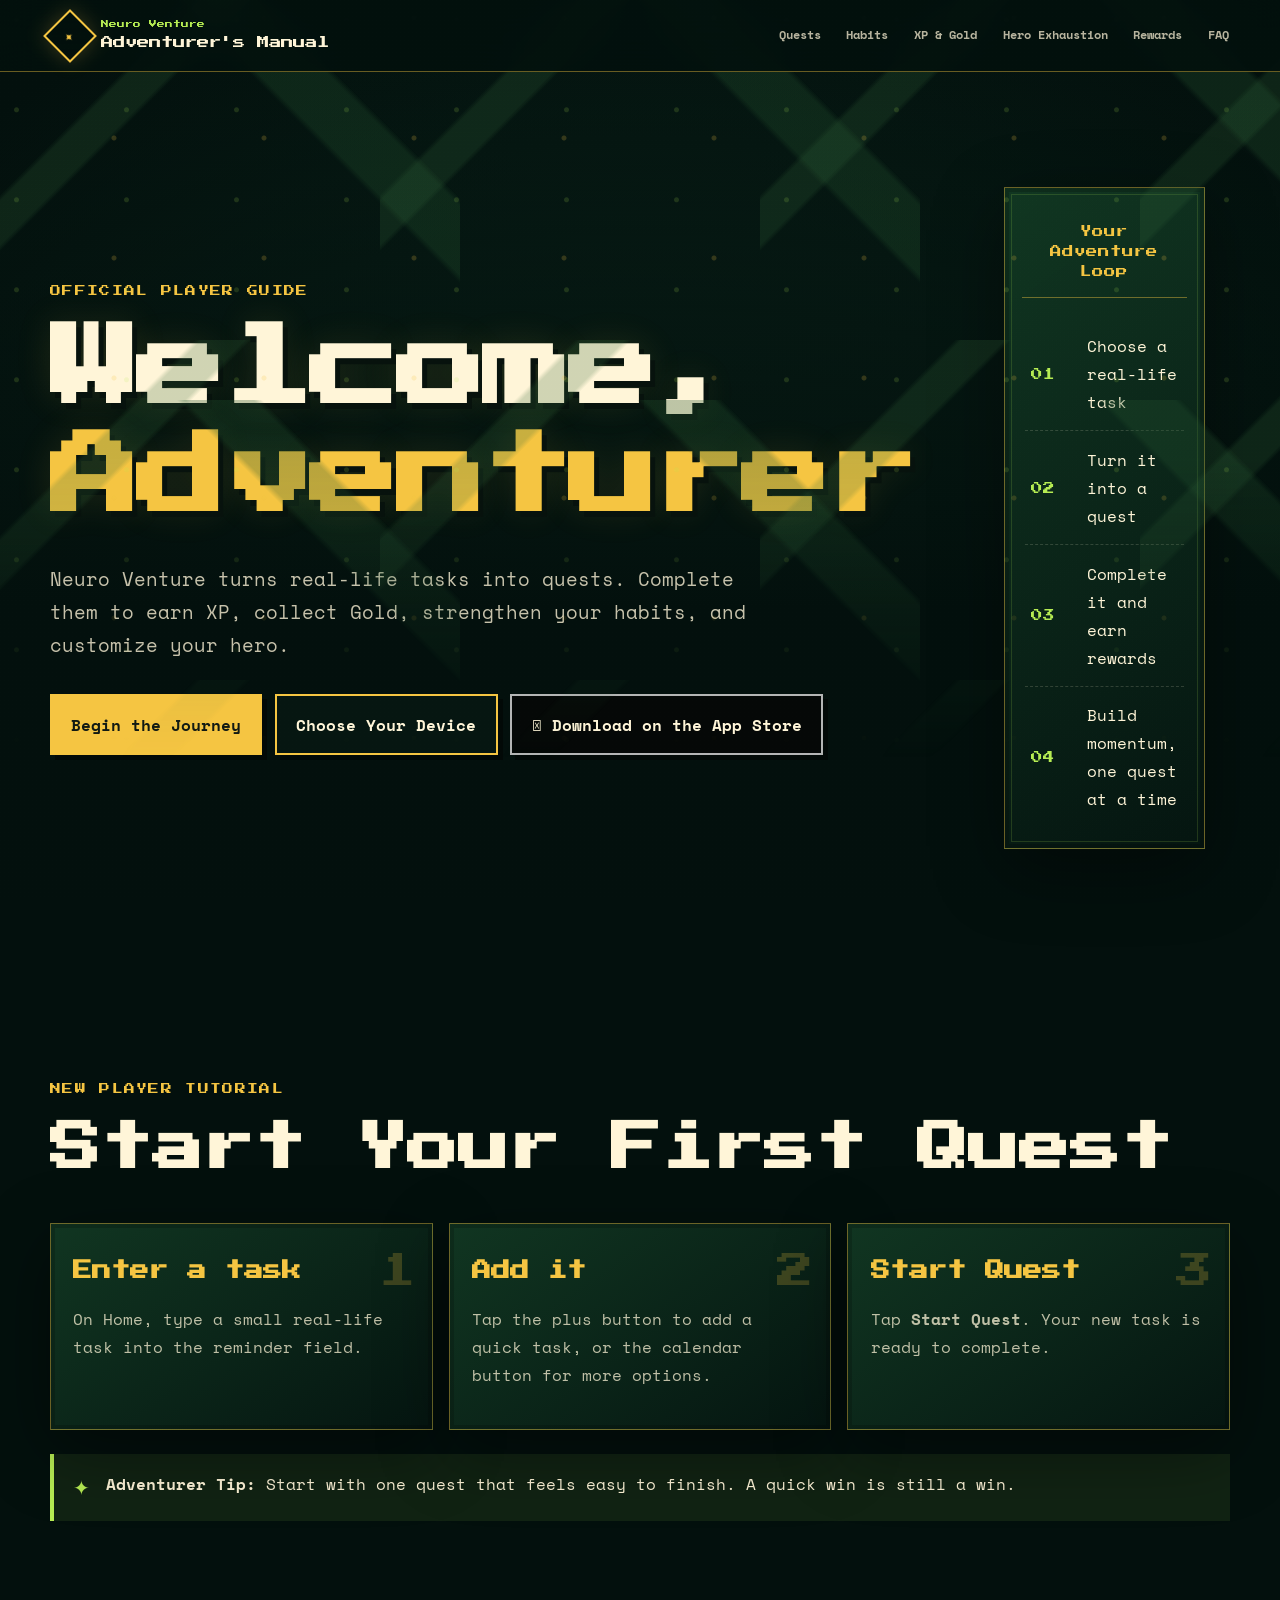
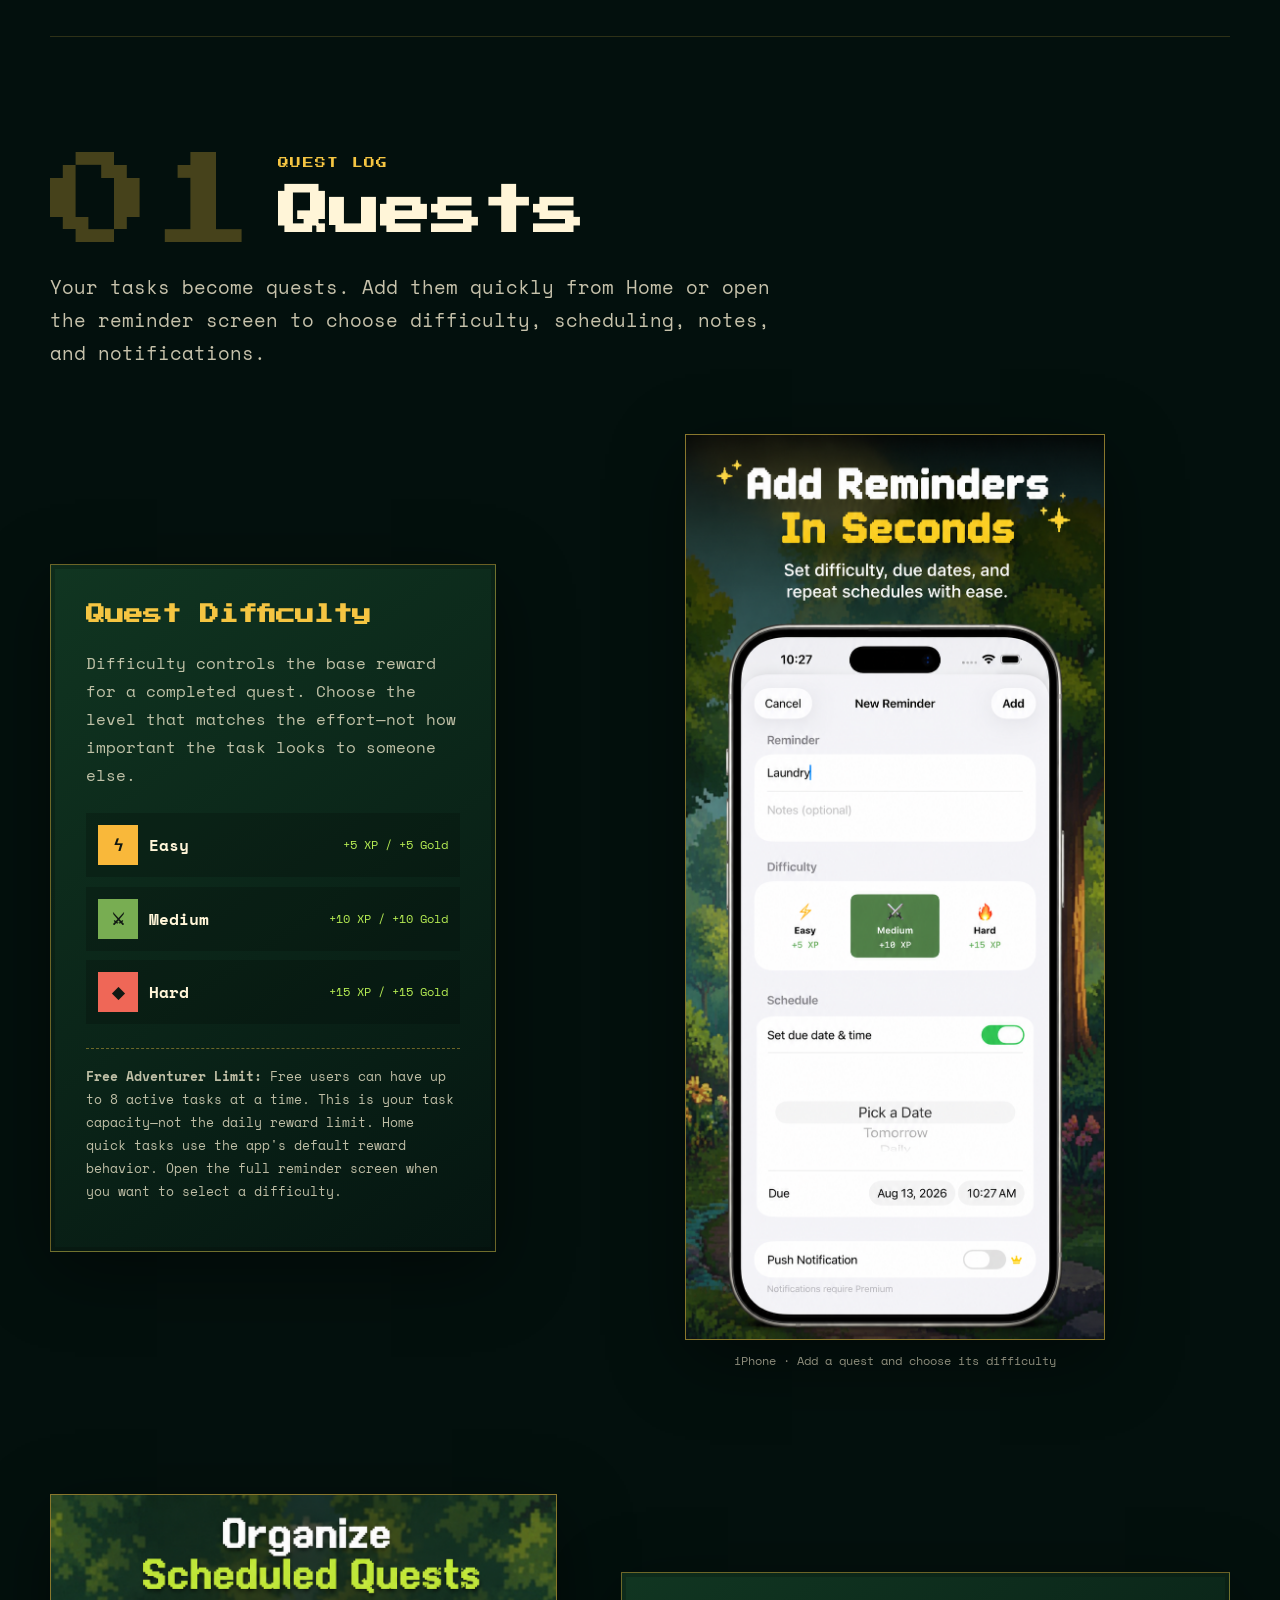
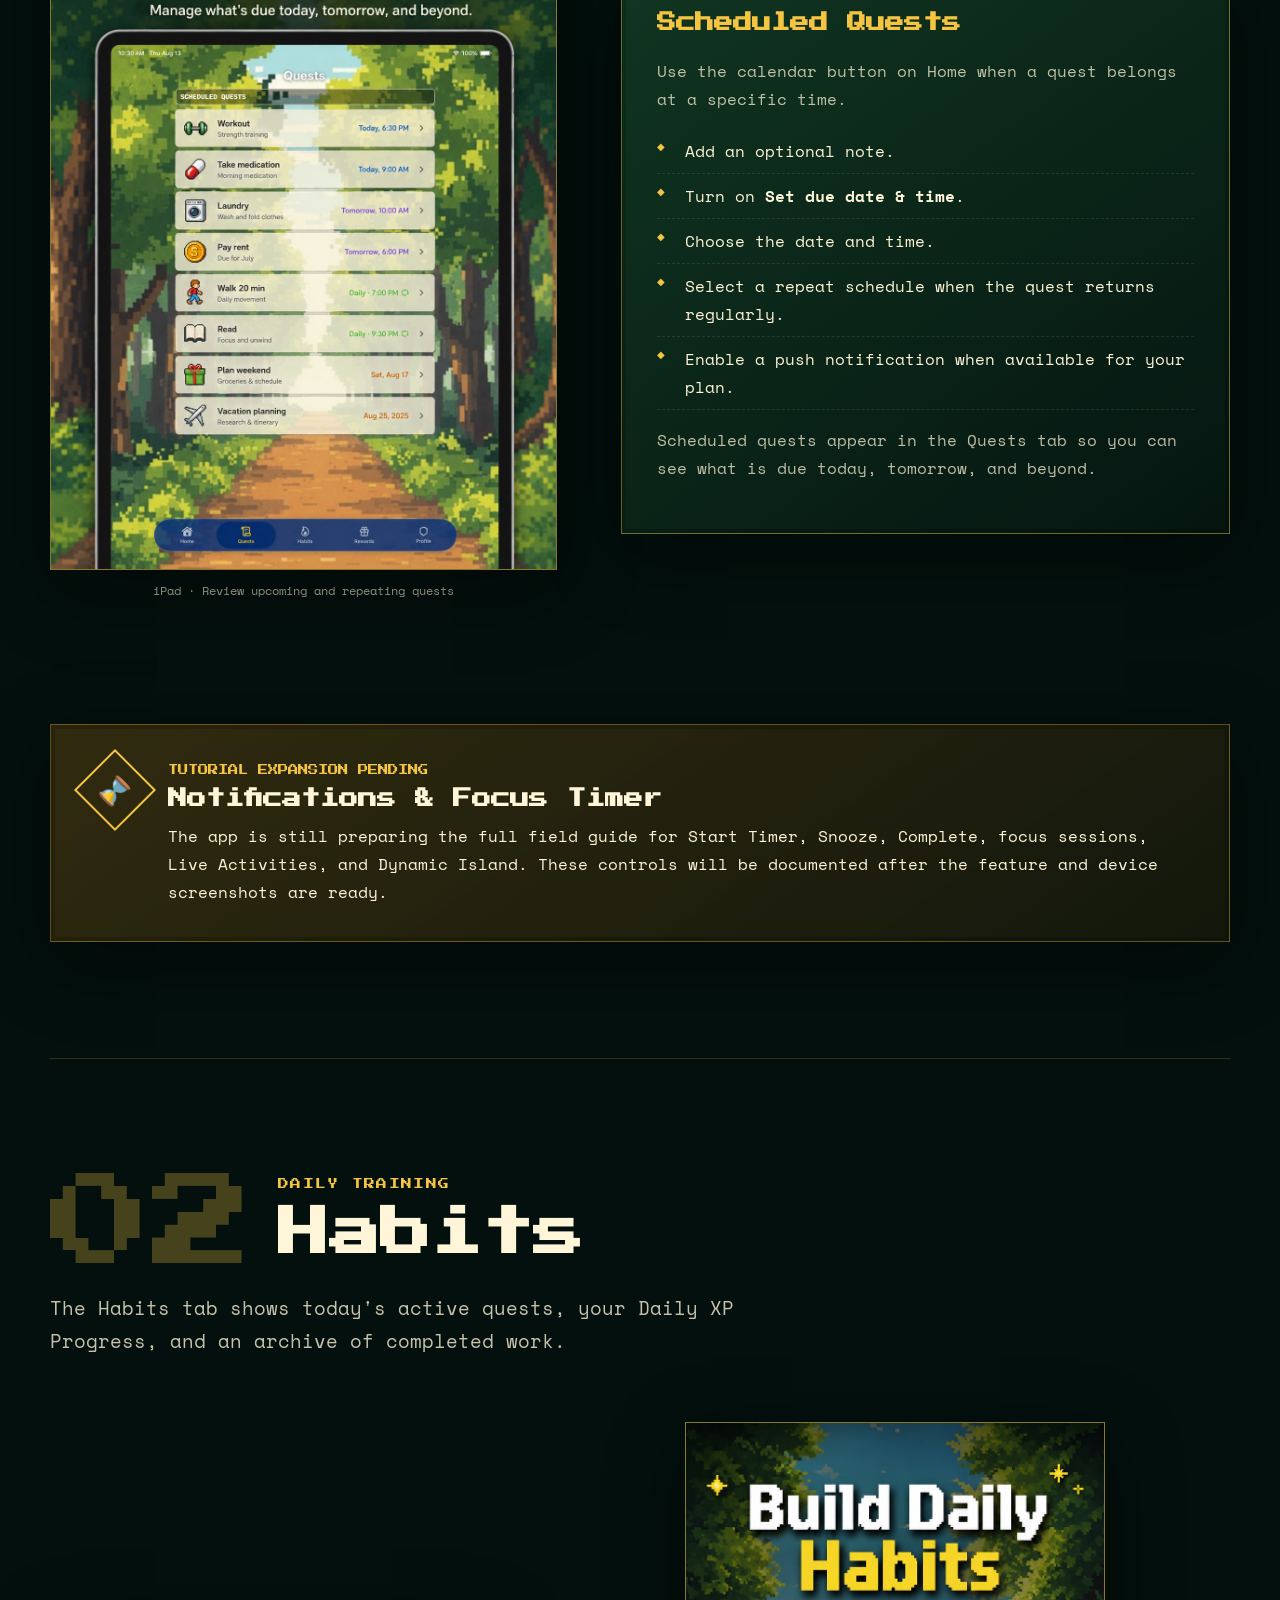
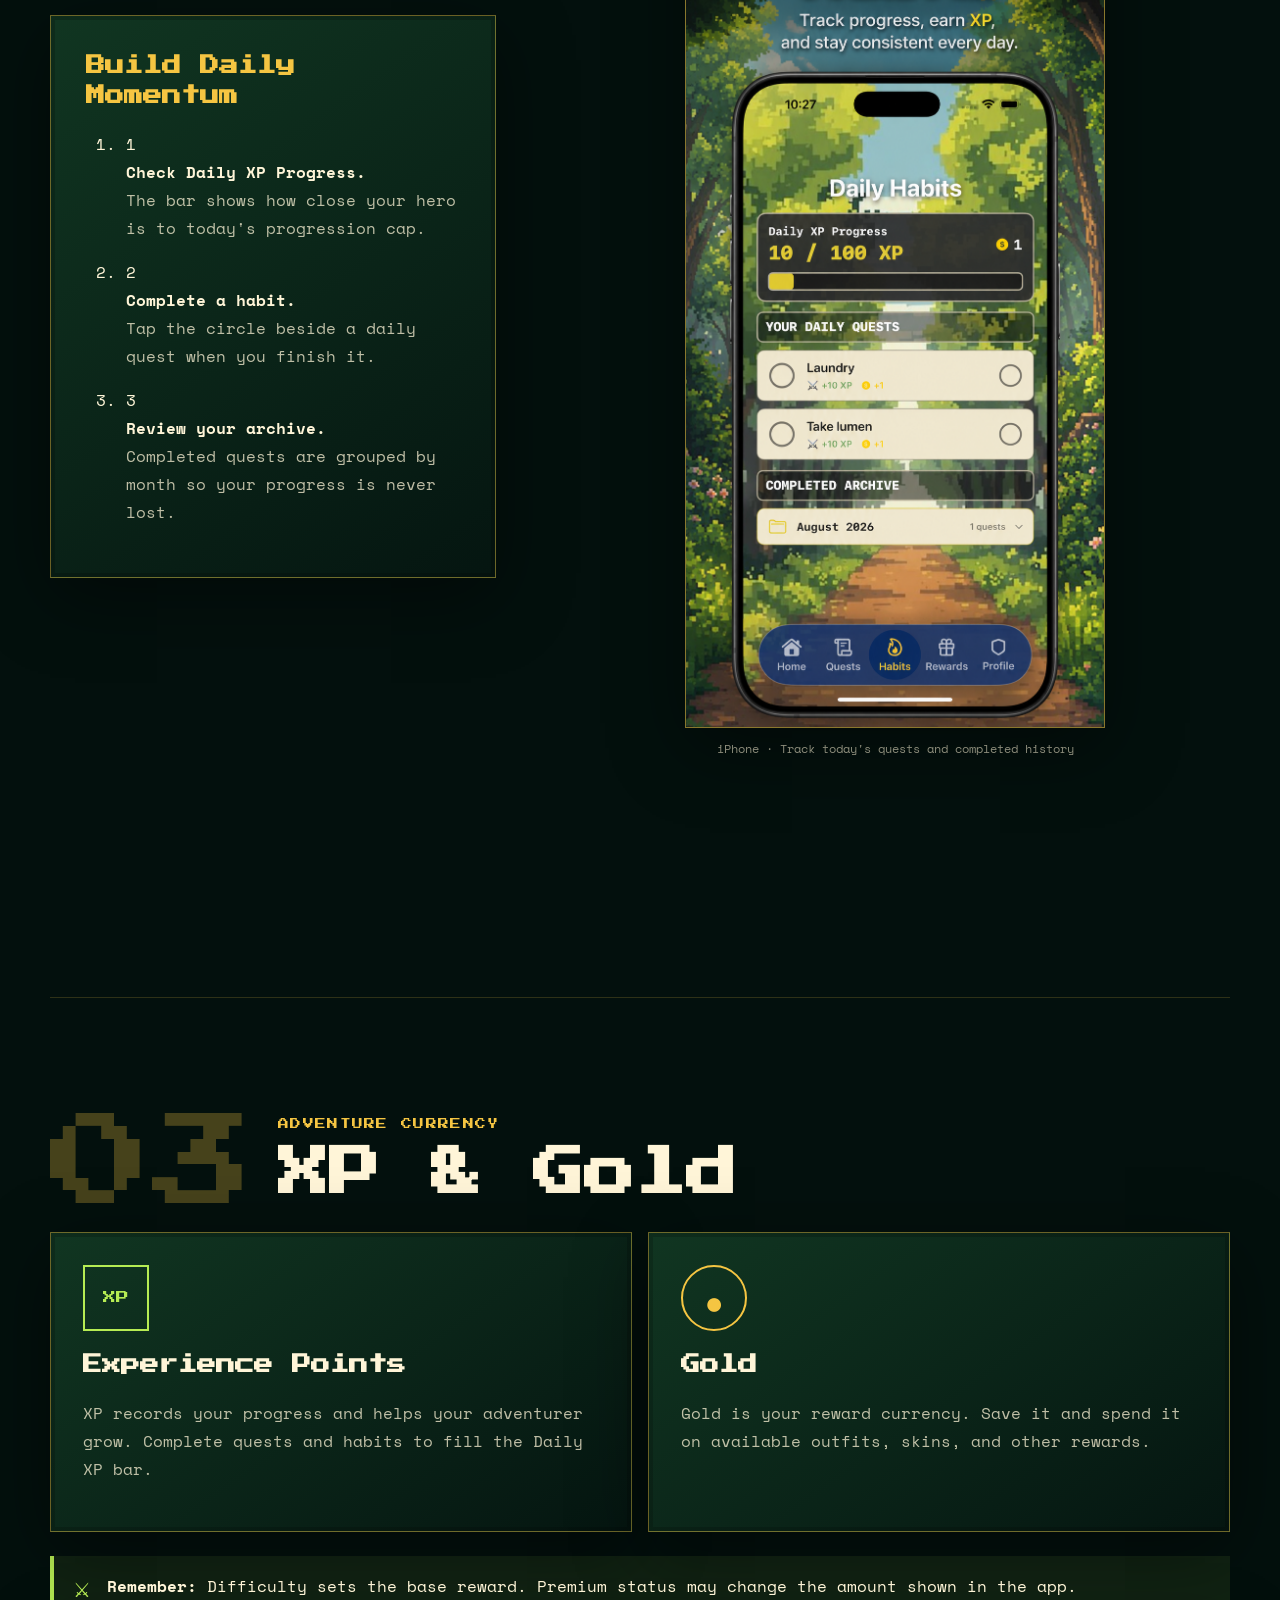
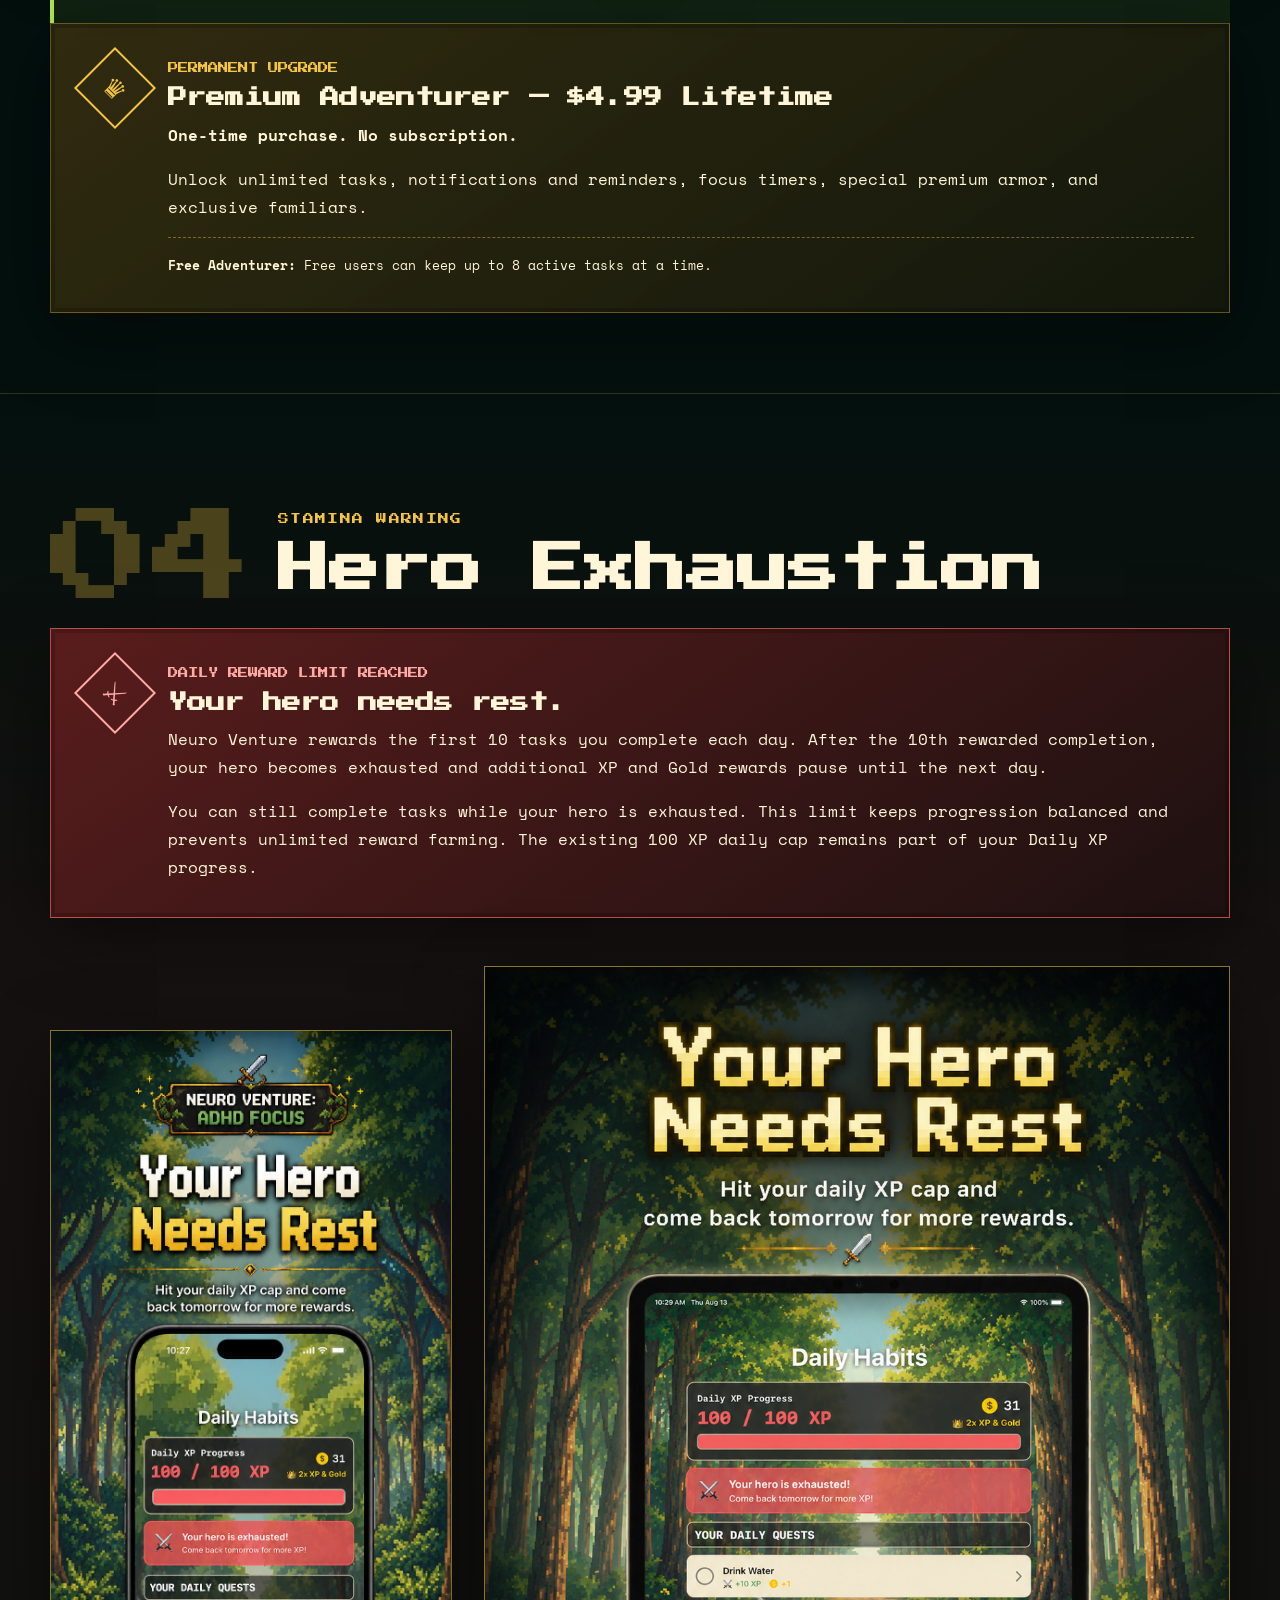
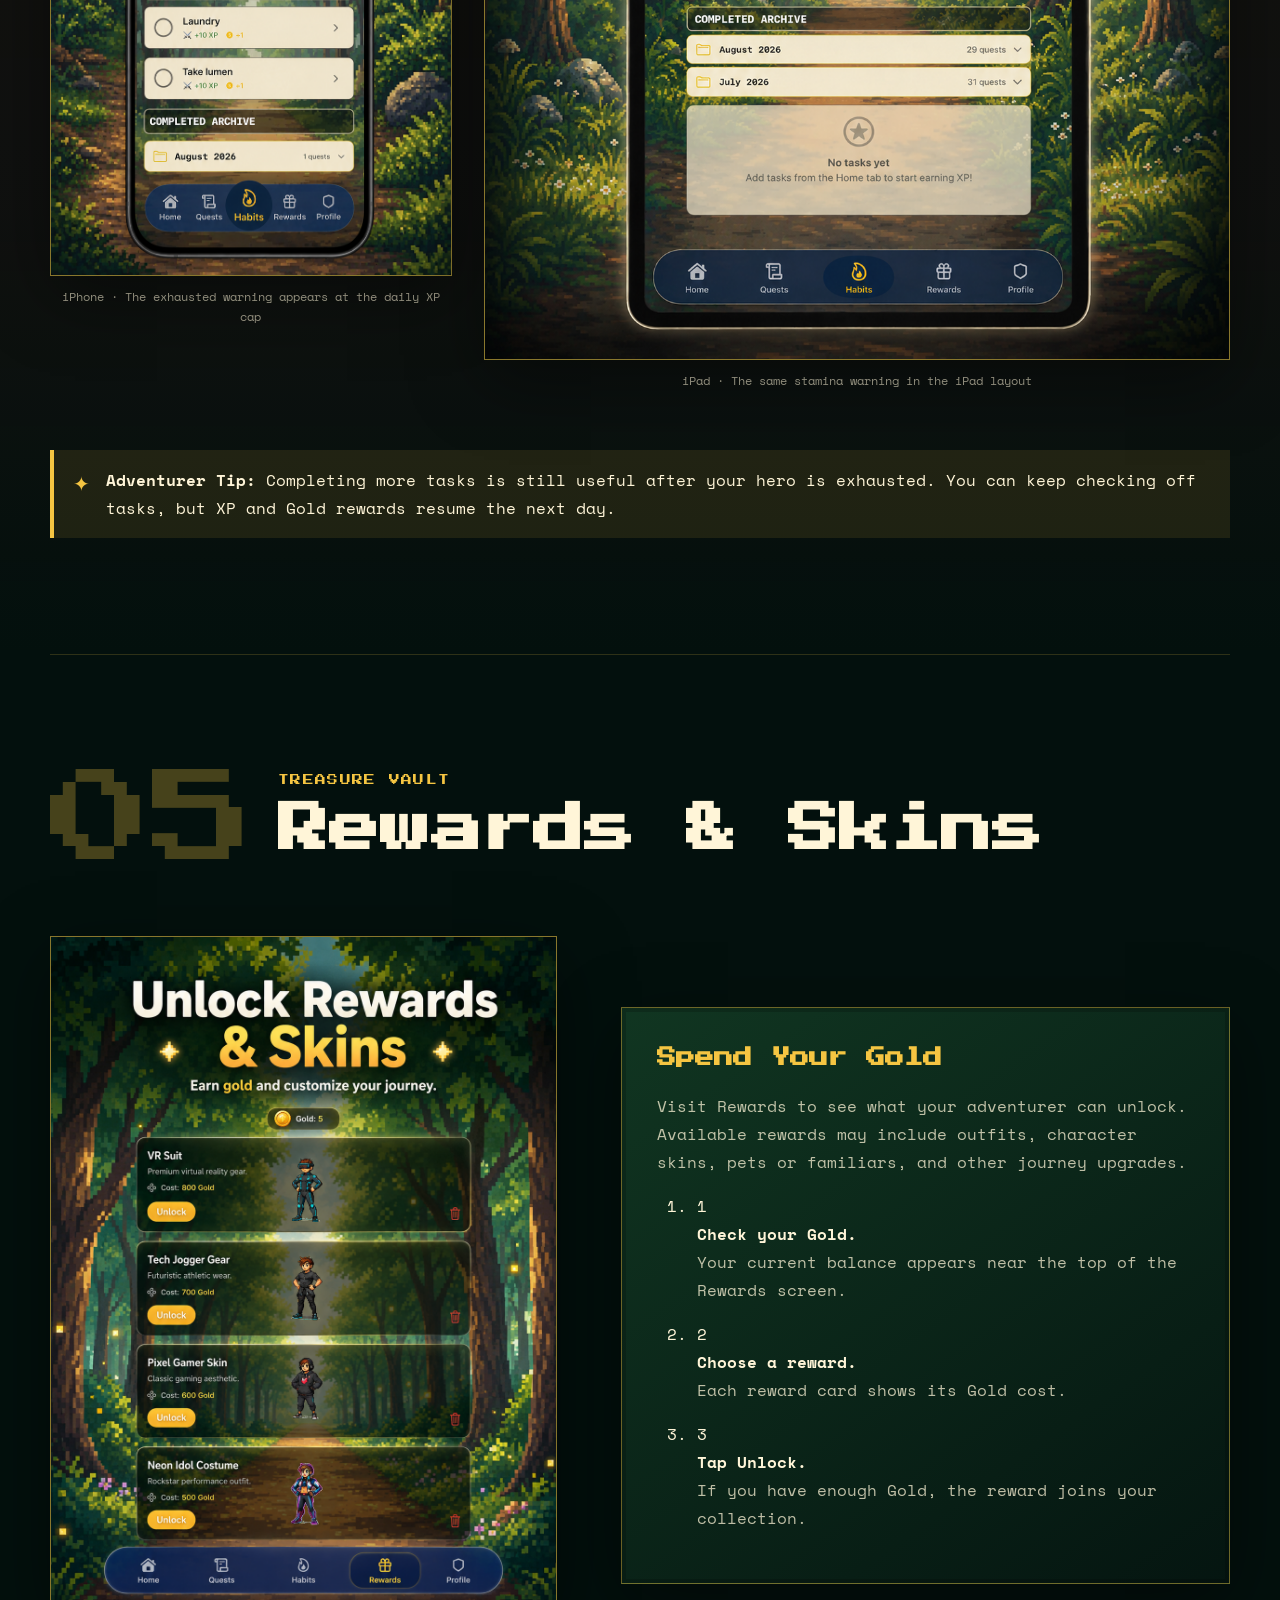
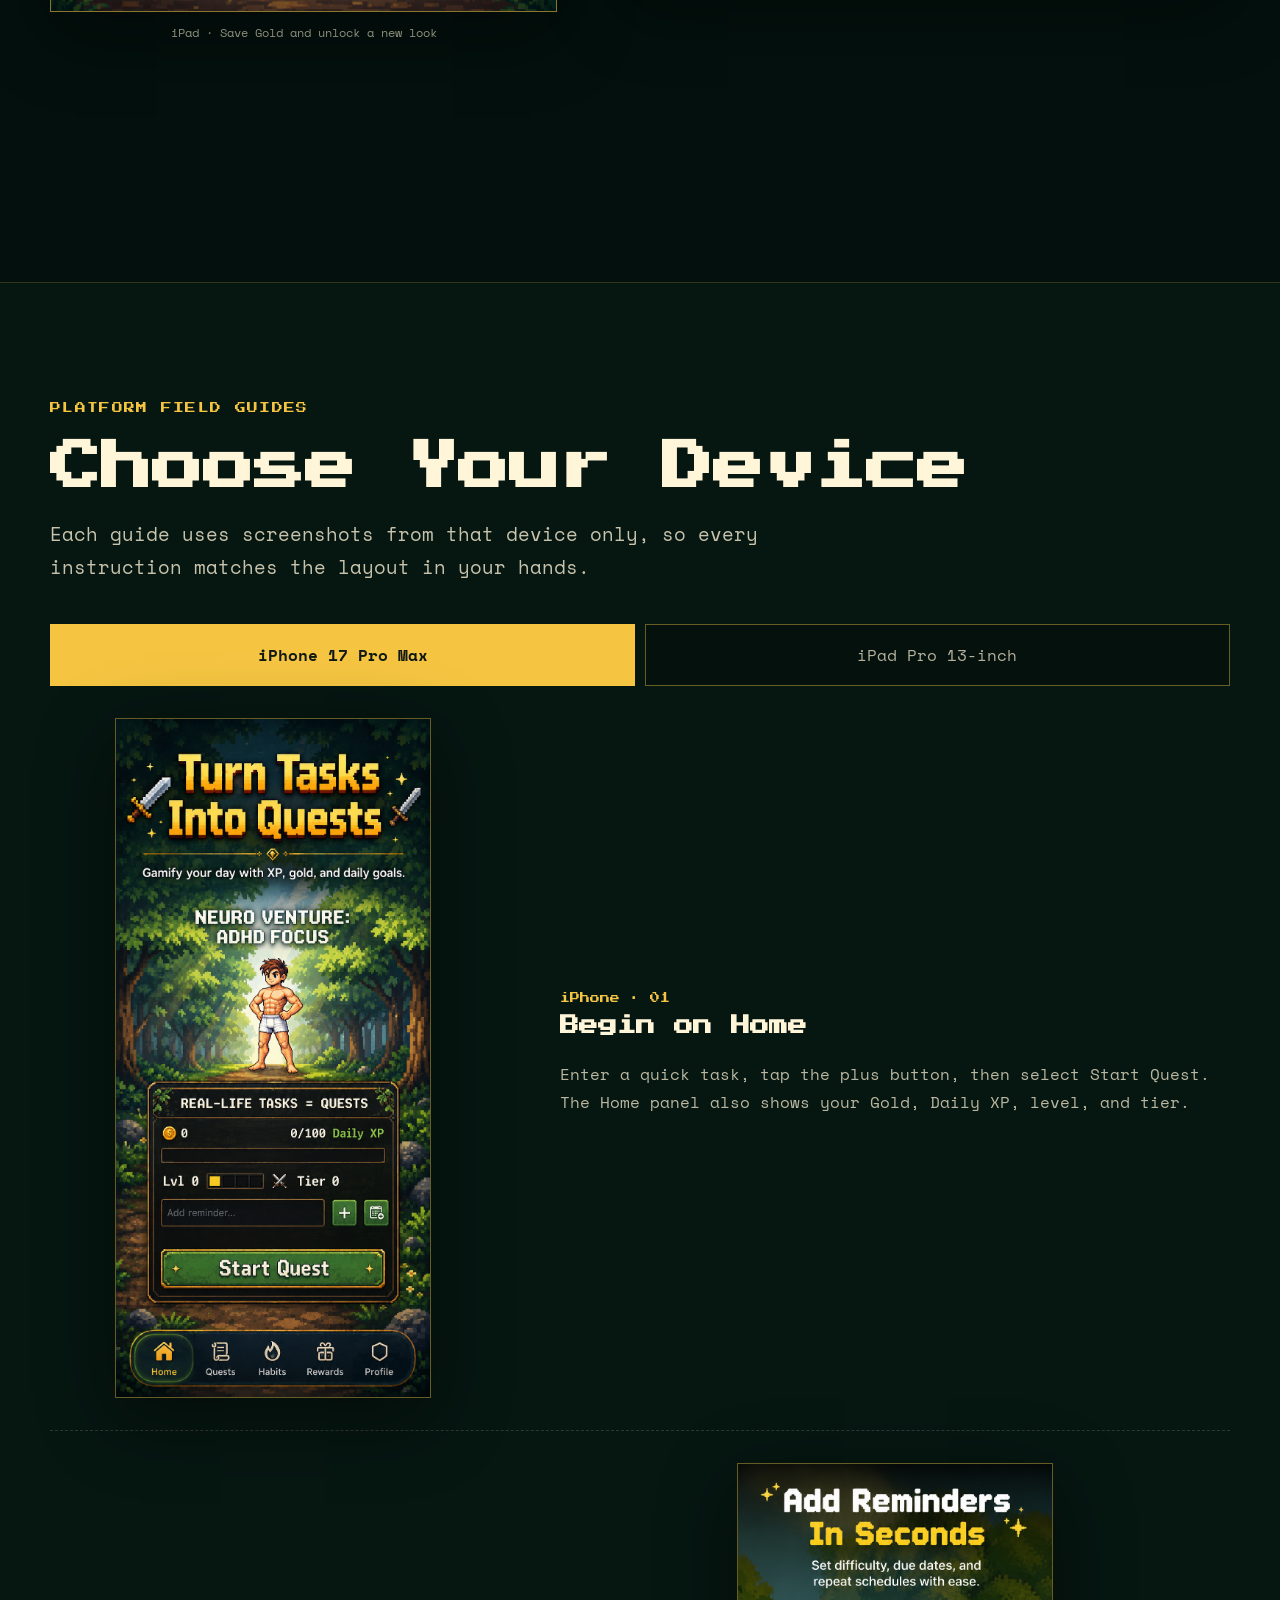
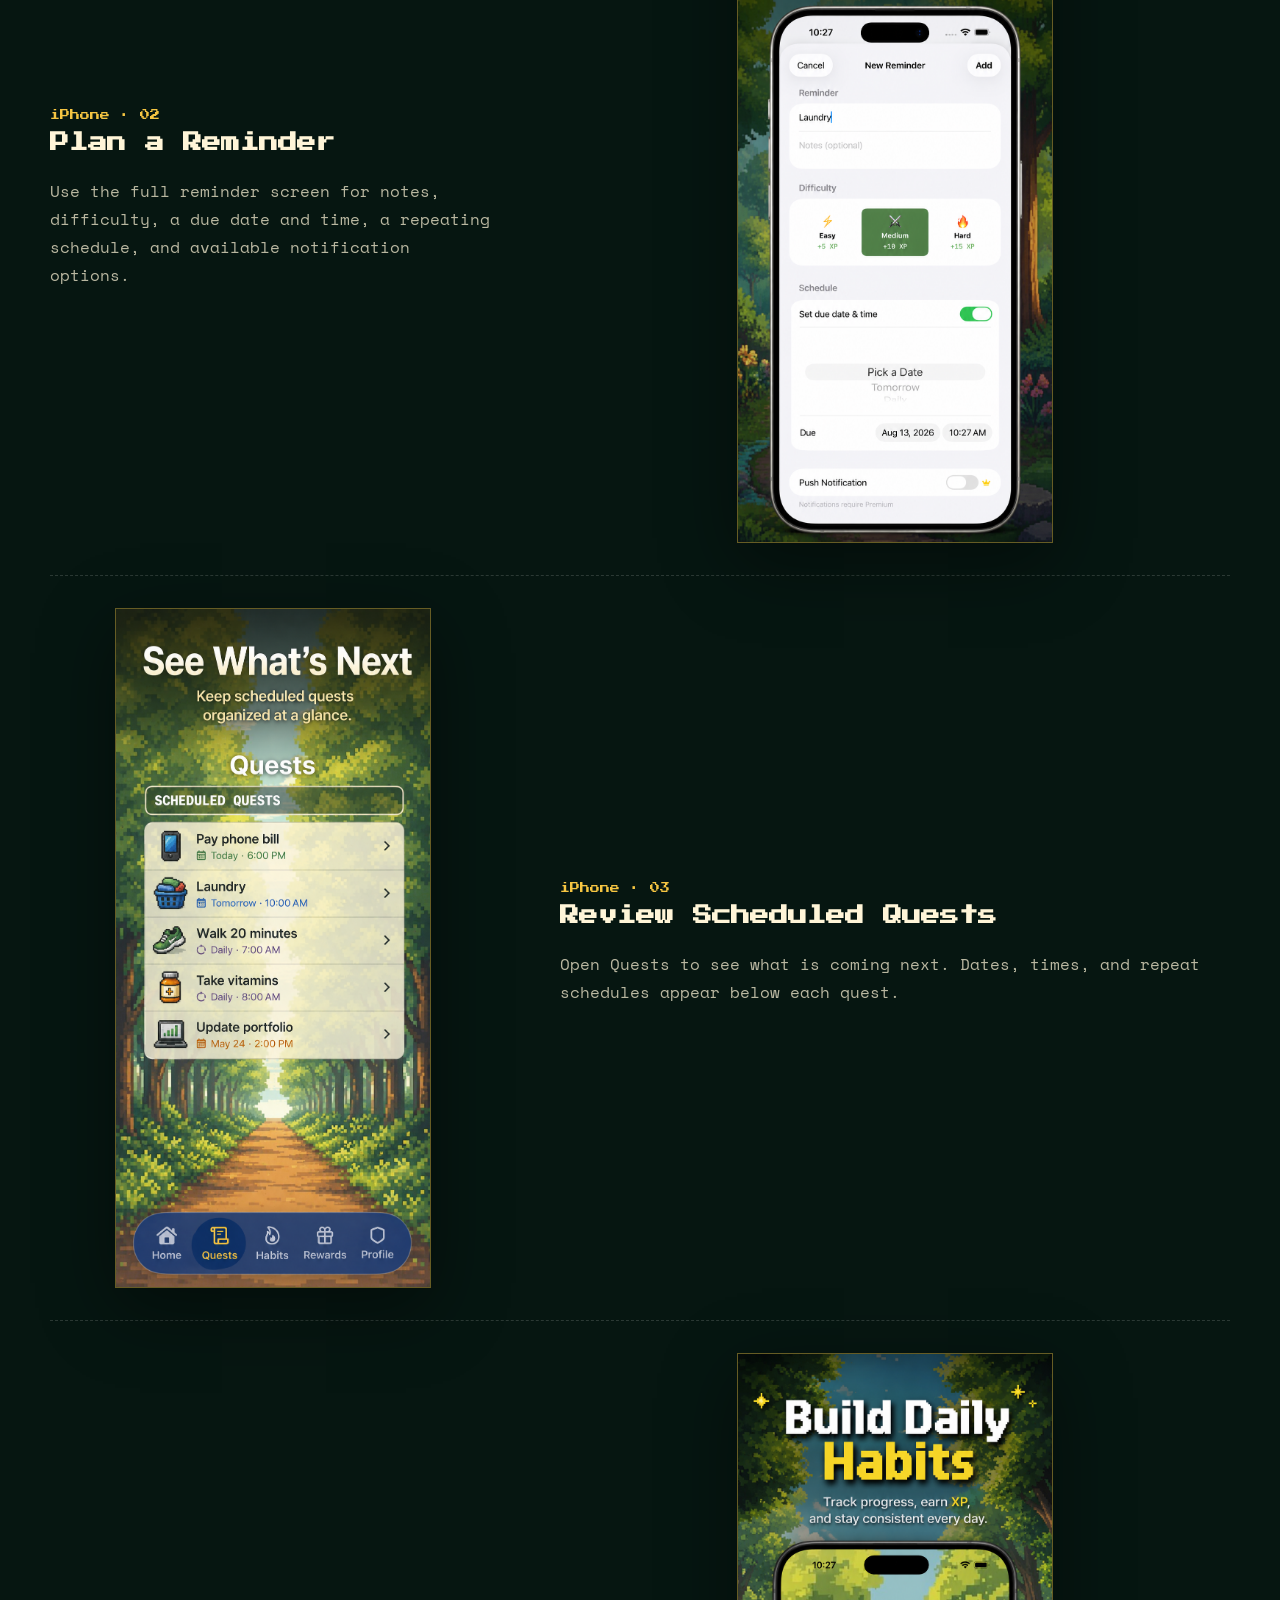
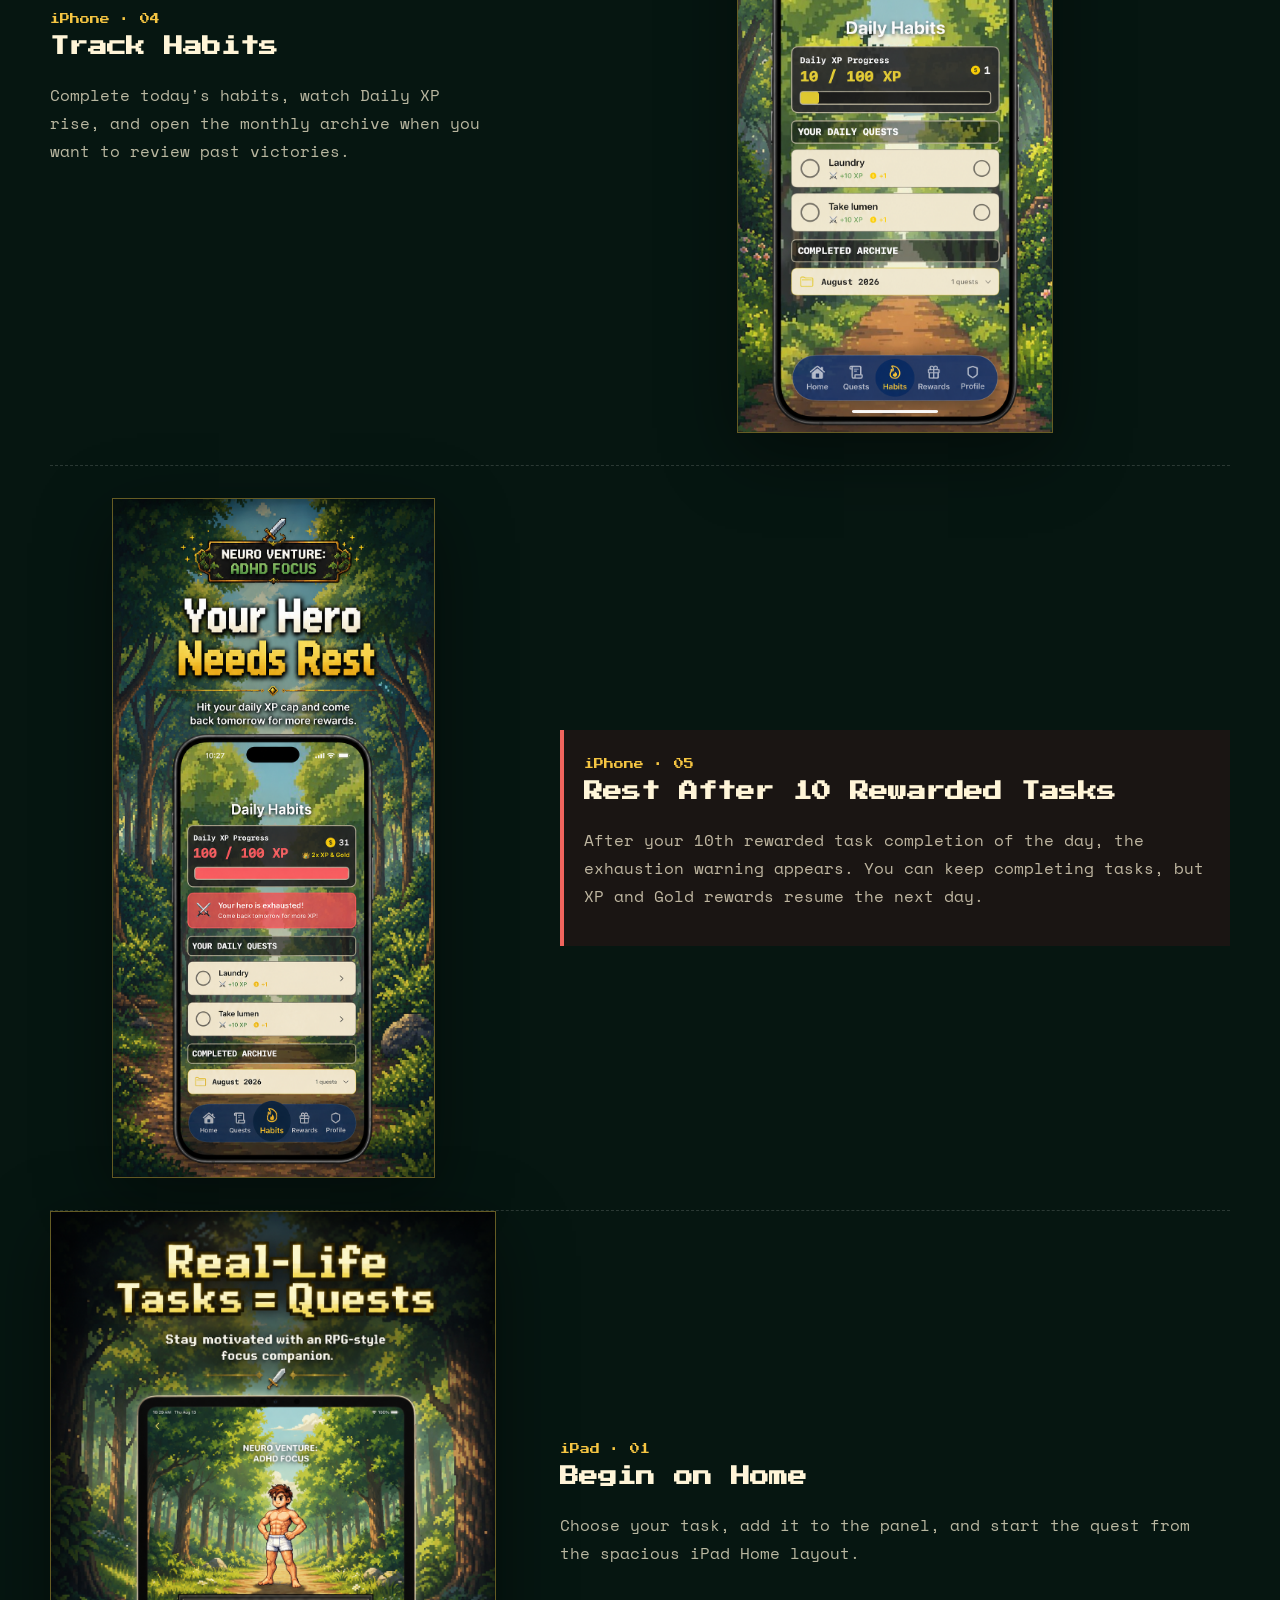
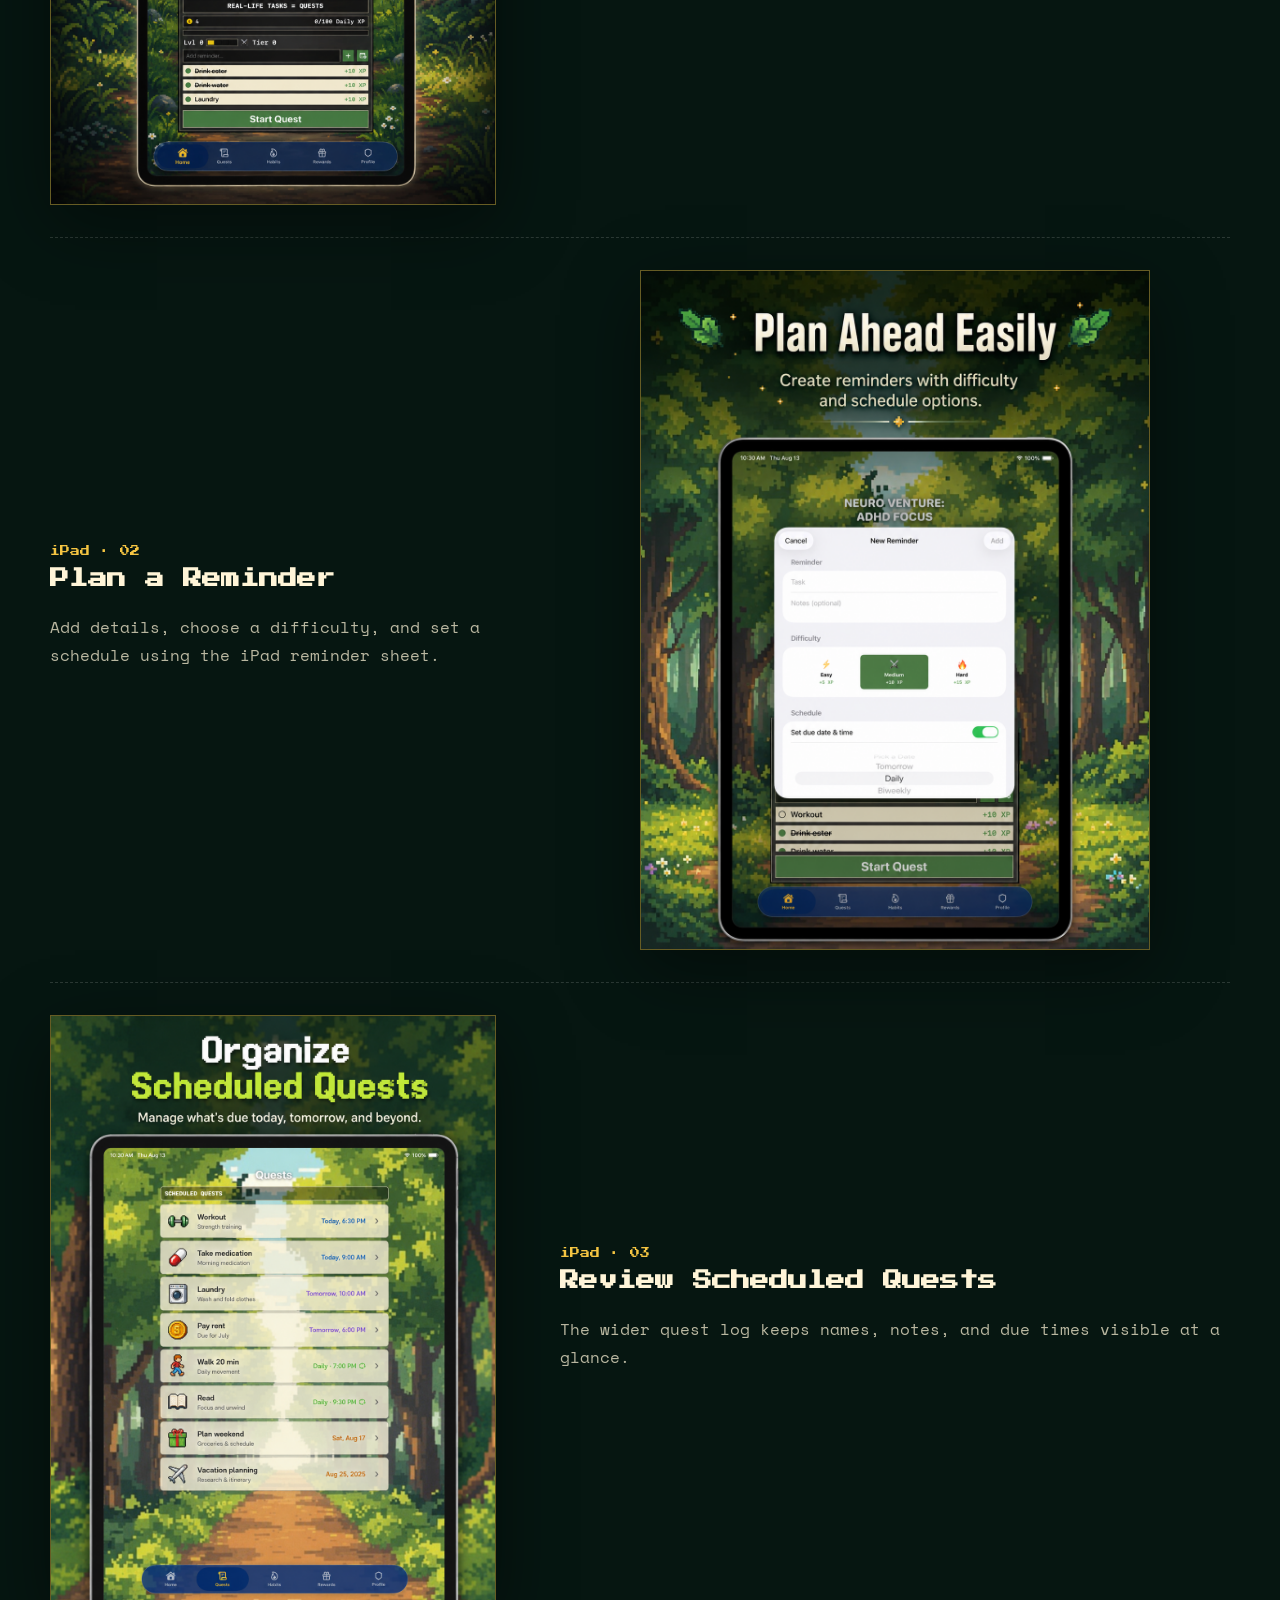
==== Manual/neuro-venture/index.html @ 0da08500 "Add Premium details and App Store links" ====
<!doctype html>
<html lang="en">
<head>
  <meta charset="utf-8">
  <meta name="viewport" content="width=device-width, initial-scale=1">
  <meta name="theme-color" content="#071813">
  <meta name="description" content="The official player guide for Neuro Venture: ADHD Focus. Turn tasks into quests, earn XP and Gold, build habits, and unlock rewards.">
  <title>Adventurer's Manual | Neuro Venture: ADHD Focus</title>
  <link rel="preconnect" href="https://fonts.googleapis.com">
  <link rel="preconnect" href="https://fonts.gstatic.com" crossorigin>
  <link href="https://fonts.googleapis.com/css2?family=Press+Start+2P&family=Space+Mono:wght@400;700&display=swap" rel="stylesheet">
  <link rel="stylesheet" href="manual.css">
</head>
<body>
  <a class="skip-link" href="#main">Skip to the manual</a>
  <div class="forest-sky" aria-hidden="true"></div>

  <header class="site-header">
    <a class="brand" href="#welcome" aria-label="Neuro Venture Adventurer's Manual home">
      <span class="brand-rune">✦</span>
      <span><small>Neuro Venture</small>Adventurer's Manual</span>
    </a>
    <button class="menu-button" type="button" aria-expanded="false" aria-controls="manual-nav">Quest Log</button>
    <nav id="manual-nav" class="manual-nav" aria-label="Manual chapters">
      <a href="#quests">Quests</a>
      <a href="#habits">Habits</a>
      <a href="#xp-gold">XP &amp; Gold</a>
      <a href="#exhaustion">Hero Exhaustion</a>
      <a href="#rewards">Rewards</a>
      <a href="#faq">FAQ</a>
    </nav>
  </header>

  <main id="main">
    <section id="welcome" class="hero chapter">
      <div class="hero-copy">
        <p class="eyebrow">Official Player Guide</p>
        <h1>Welcome,<br><span>Adventurer</span></h1>
        <p class="hero-lede">Neuro Venture turns real-life tasks into quests. Complete them to earn XP, collect Gold, strengthen your habits, and customize your hero.</p>
        <div class="hero-actions">
          <a class="button button-primary" href="#quests">Begin the Journey</a>
          <a class="button button-secondary" href="#device-guides">Choose Your Device</a>
          <a class="button button-store" href="https://apps.apple.com/us/app/neuro-venture-adhd-focus/id6759033245" target="_blank" rel="noopener noreferrer" aria-label="Download Neuro Venture: ADHD Focus on the App Store"> Download on the App Store</a>
        </div>
      </div>
      <div class="quest-card" aria-label="Core adventure loop">
        <div class="quest-card-title">Your Adventure Loop</div>
        <ol>
          <li><span>01</span>Choose a real-life task</li>
          <li><span>02</span>Turn it into a quest</li>
          <li><span>03</span>Complete it and earn rewards</li>
          <li><span>04</span>Build momentum, one quest at a time</li>
        </ol>
      </div>
    </section>

    <section class="quick-start chapter" aria-labelledby="quick-start-title">
      <div class="section-heading">
        <p class="eyebrow">New Player Tutorial</p>
        <h2 id="quick-start-title">Start Your First Quest</h2>
      </div>
      <div class="steps-grid">
        <article class="step-card"><span class="step-number">1</span><h3>Enter a task</h3><p>On Home, type a small real-life task into the reminder field.</p></article>
        <article class="step-card"><span class="step-number">2</span><h3>Add it</h3><p>Tap the plus button to add a quick task, or the calendar button for more options.</p></article>
        <article class="step-card"><span class="step-number">3</span><h3>Start Quest</h3><p>Tap <strong>Start Quest</strong>. Your new task is ready to complete.</p></article>
      </div>
      <div class="tip"><span>✦</span><p><strong>Adventurer Tip:</strong> Start with one quest that feels easy to finish. A quick win is still a win.</p></div>
    </section>

    <section id="quests" class="chapter content-chapter">
      <div class="chapter-marker"><span>01</span><div><p class="eyebrow">Quest Log</p><h2>Quests</h2></div></div>
      <p class="chapter-intro">Your tasks become quests. Add them quickly from Home or open the reminder screen to choose difficulty, scheduling, notes, and notifications.</p>

      <div class="subchapter">
        <div class="copy-panel">
          <h3>Quest Difficulty</h3>
          <p>Difficulty controls the base reward for a completed quest. Choose the level that matches the effort—not how important the task looks to someone else.</p>
          <div class="difficulty-list">
            <div><span class="difficulty-icon easy">ϟ</span><strong>Easy</strong><em>+5 XP / +5 Gold</em></div>
            <div><span class="difficulty-icon medium">⚔</span><strong>Medium</strong><em>+10 XP / +10 Gold</em></div>
            <div><span class="difficulty-icon hard">◆</span><strong>Hard</strong><em>+15 XP / +15 Gold</em></div>
          </div>
          <p class="fine-print"><strong>Free Adventurer Limit:</strong> Free users can have up to 8 active tasks at a time. This is your task capacity—not the daily reward limit. Home quick tasks use the app's default reward behavior. Open the full reminder screen when you want to select a difficulty.</p>
        </div>
        <figure class="screenshot-card phone-shot">
          <img src="assets/iphone-17-pro-max/reminder.png" alt="New Reminder screen on iPhone showing Easy, Medium, and Hard difficulty choices" loading="lazy">
          <figcaption>iPhone · Add a quest and choose its difficulty</figcaption>
        </figure>
      </div>

      <div class="subchapter reverse">
        <div class="copy-panel">
          <h3>Scheduled Quests</h3>
          <p>Use the calendar button on Home when a quest belongs at a specific time.</p>
          <ul class="rune-list">
            <li>Add an optional note.</li>
            <li>Turn on <strong>Set due date &amp; time</strong>.</li>
            <li>Choose the date and time.</li>
            <li>Select a repeat schedule when the quest returns regularly.</li>
            <li>Enable a push notification when available for your plan.</li>
          </ul>
          <p>Scheduled quests appear in the Quests tab so you can see what is due today, tomorrow, and beyond.</p>
        </div>
        <figure class="screenshot-card tablet-shot">
          <img src="assets/ipad-pro-13/quests.png" alt="Scheduled Quests list on iPad with due dates and repeating quests" loading="lazy">
          <figcaption>iPad · Review upcoming and repeating quests</figcaption>
        </figure>
      </div>

      <div class="status-panel pending">
        <span class="status-icon">⌛</span>
        <div><p class="status-label">Tutorial Expansion Pending</p><h3>Notifications &amp; Focus Timer</h3><p>The app is still preparing the full field guide for Start Timer, Snooze, Complete, focus sessions, Live Activities, and Dynamic Island. These controls will be documented after the feature and device screenshots are ready.</p></div>
      </div>
    </section>

    <section id="habits" class="chapter content-chapter">
      <div class="chapter-marker"><span>02</span><div><p class="eyebrow">Daily Training</p><h2>Habits</h2></div></div>
      <p class="chapter-intro">The Habits tab shows today's active quests, your Daily XP Progress, and an archive of completed work.</p>
      <div class="subchapter">
        <div class="copy-panel">
          <h3>Build Daily Momentum</h3>
          <ol class="instruction-list">
            <li><span>1</span><div><strong>Check Daily XP Progress.</strong><p>The bar shows how close your hero is to today's progression cap.</p></div></li>
            <li><span>2</span><div><strong>Complete a habit.</strong><p>Tap the circle beside a daily quest when you finish it.</p></div></li>
            <li><span>3</span><div><strong>Review your archive.</strong><p>Completed quests are grouped by month so your progress is never lost.</p></div></li>
          </ol>
        </div>
        <figure class="screenshot-card phone-shot">
          <img src="assets/iphone-17-pro-max/habits.png" alt="Daily Habits screen on iPhone with Daily XP Progress, active quests, and completed archive" loading="lazy">
          <figcaption>iPhone · Track today's quests and completed history</figcaption>
        </figure>
      </div>
    </section>

    <section id="xp-gold" class="chapter content-chapter compact-chapter">
      <div class="chapter-marker"><span>03</span><div><p class="eyebrow">Adventure Currency</p><h2>XP &amp; Gold</h2></div></div>
      <div class="resource-grid">
        <article class="resource-card xp-card"><span class="resource-glyph">XP</span><h3>Experience Points</h3><p>XP records your progress and helps your adventurer grow. Complete quests and habits to fill the Daily XP bar.</p></article>
        <article class="resource-card gold-card"><span class="resource-glyph">●</span><h3>Gold</h3><p>Gold is your reward currency. Save it and spend it on available outfits, skins, and other rewards.</p></article>
      </div>
      <div class="tip"><span>⚔</span><p><strong>Remember:</strong> Difficulty sets the base reward. Premium status may change the amount shown in the app.</p></div>
      <div class="status-panel pending">
        <span class="status-icon">♛</span>
        <div>
          <p class="status-label">Permanent Upgrade</p>
          <h3>Premium Adventurer — $4.99 Lifetime</h3>
          <p><strong>One-time purchase. No subscription.</strong></p>
          <p>Unlock unlimited tasks, notifications and reminders, focus timers, special premium armor, and exclusive familiars.</p>
          <p class="fine-print"><strong>Free Adventurer:</strong> Free users can keep up to 8 active tasks at a time.</p>
        </div>
      </div>
    </section>

    <section id="exhaustion" class="chapter content-chapter exhaustion-chapter">
      <div class="chapter-marker"><span>04</span><div><p class="eyebrow">Stamina Warning</p><h2>Hero Exhaustion</h2></div></div>
      <div class="status-panel danger">
        <span class="status-icon crossed-swords">⚔</span>
        <div><p class="status-label">Daily Reward Limit Reached</p><h3>Your hero needs rest.</h3><p>Neuro Venture rewards the first 10 tasks you complete each day. After the 10th rewarded completion, your hero becomes exhausted and additional XP and Gold rewards pause until the next day.</p><p>You can still complete tasks while your hero is exhausted. This limit keeps progression balanced and prevents unlimited reward farming. The existing 100 XP daily cap remains part of your Daily XP progress.</p></div>
      </div>
      <div class="device-comparison">
        <figure class="screenshot-card phone-shot">
          <img src="assets/iphone-17-pro-max/hero-exhaustion.png" alt="Hero Exhaustion state on iPhone showing 100 of 100 Daily XP" loading="lazy">
          <figcaption>iPhone · The exhausted warning appears at the daily XP cap</figcaption>
        </figure>
        <figure class="screenshot-card tablet-shot">
          <img src="assets/ipad-pro-13/hero-exhaustion.png" alt="Hero Exhaustion state on iPad showing 100 of 100 Daily XP" loading="lazy">
          <figcaption>iPad · The same stamina warning in the iPad layout</figcaption>
        </figure>
      </div>
      <div class="tip tip-gold"><span>✦</span><p><strong>Adventurer Tip:</strong> Completing more tasks is still useful after your hero is exhausted. You can keep checking off tasks, but XP and Gold rewards resume the next day.</p></div>
    </section>

    <section id="rewards" class="chapter content-chapter">
      <div class="chapter-marker"><span>05</span><div><p class="eyebrow">Treasure Vault</p><h2>Rewards &amp; Skins</h2></div></div>
      <div class="subchapter reverse">
        <div class="copy-panel">
          <h3>Spend Your Gold</h3>
          <p>Visit Rewards to see what your adventurer can unlock. Available rewards may include outfits, character skins, pets or familiars, and other journey upgrades.</p>
          <ol class="instruction-list">
            <li><span>1</span><div><strong>Check your Gold.</strong><p>Your current balance appears near the top of the Rewards screen.</p></div></li>
            <li><span>2</span><div><strong>Choose a reward.</strong><p>Each reward card shows its Gold cost.</p></div></li>
            <li><span>3</span><div><strong>Tap Unlock.</strong><p>If you have enough Gold, the reward joins your collection.</p></div></li>
          </ol>
        </div>
        <figure class="screenshot-card tablet-shot">
          <img src="assets/ipad-pro-13/rewards.png" alt="Rewards and Skins screen on iPad showing unlockable character outfits" loading="lazy">
          <figcaption>iPad · Save Gold and unlock a new look</figcaption>
        </figure>
      </div>
    </section>

    <section id="device-guides" class="chapter device-guides">
      <div class="section-heading"><p class="eyebrow">Platform Field Guides</p><h2>Choose Your Device</h2><p>Each guide uses screenshots from that device only, so every instruction matches the layout in your hands.</p></div>
      <div class="device-tabs" role="tablist" aria-label="Device tutorials">
        <button id="iphone-tab" role="tab" aria-selected="true" aria-controls="iphone-guide">iPhone 17 Pro Max</button>
        <button id="ipad-tab" role="tab" aria-selected="false" aria-controls="ipad-guide" tabindex="-1">iPad Pro 13-inch</button>
      </div>

      <div id="iphone-guide" class="device-panel" role="tabpanel" aria-labelledby="iphone-tab">
        <article class="device-step"><figure><img src="assets/iphone-17-pro-max/home.png" alt="Neuro Venture Home screen on iPhone" loading="lazy"></figure><div><span>iPhone · 01</span><h3>Begin on Home</h3><p>Enter a quick task, tap the plus button, then select Start Quest. The Home panel also shows your Gold, Daily XP, level, and tier.</p></div></article>
        <article class="device-step"><figure><img src="assets/iphone-17-pro-max/reminder.png" alt="New Reminder screen on iPhone" loading="lazy"></figure><div><span>iPhone · 02</span><h3>Plan a Reminder</h3><p>Use the full reminder screen for notes, difficulty, a due date and time, a repeating schedule, and available notification options.</p></div></article>
        <article class="device-step"><figure><img src="assets/iphone-17-pro-max/quests.png" alt="Scheduled Quests screen on iPhone" loading="lazy"></figure><div><span>iPhone · 03</span><h3>Review Scheduled Quests</h3><p>Open Quests to see what is coming next. Dates, times, and repeat schedules appear below each quest.</p></div></article>
        <article class="device-step"><figure><img src="assets/iphone-17-pro-max/habits.png" alt="Daily Habits screen on iPhone" loading="lazy"></figure><div><span>iPhone · 04</span><h3>Track Habits</h3><p>Complete today's habits, watch Daily XP rise, and open the monthly archive when you want to review past victories.</p></div></article>
        <article class="device-step warning-step"><figure><img src="assets/iphone-17-pro-max/hero-exhaustion.png" alt="Hero Exhaustion state on iPhone" loading="lazy"></figure><div><span>iPhone · 05</span><h3>Rest After 10 Rewarded Tasks</h3><p>After your 10th rewarded task completion of the day, the exhaustion warning appears. You can keep completing tasks, but XP and Gold rewards resume the next day.</p></div></article>
      </div>

      <div id="ipad-guide" class="device-panel" role="tabpanel" aria-labelledby="ipad-tab" hidden>
        <article class="device-step"><figure><img src="assets/ipad-pro-13/home.png" alt="Neuro Venture Home screen on iPad" loading="lazy"></figure><div><span>iPad · 01</span><h3>Begin on Home</h3><p>Choose your task, add it to the panel, and start the quest from the spacious iPad Home layout.</p></div></article>
        <article class="device-step"><figure><img src="assets/ipad-pro-13/reminder.png" alt="New Reminder screen on iPad" loading="lazy"></figure><div><span>iPad · 02</span><h3>Plan a Reminder</h3><p>Add details, choose a difficulty, and set a schedule using the iPad reminder sheet.</p></div></article>
        <article class="device-step"><figure><img src="assets/ipad-pro-13/quests.png" alt="Scheduled Quests screen on iPad" loading="lazy"></figure><div><span>iPad · 03</span><h3>Review Scheduled Quests</h3><p>The wider quest log keeps names, notes, and due times visible at a glance.</p></div></article>
        <article class="device-step"><figure><img src="assets/ipad-pro-13/habits.png" alt="Daily Habits and XP tracking screen on iPad" loading="lazy"></figure><div><span>iPad · 04</span><h3>Track Habits &amp; XP</h3><p>Use Daily XP Progress to follow momentum, complete habits, and review the completed archive.</p></div></article>
        <article class="device-step warning-step"><figure><img src="assets/ipad-pro-13/hero-exhaustion.png" alt="Hero Exhaustion state on iPad" loading="lazy"></figure><div><span>iPad · 05</span><h3>Rest After 10 Rewarded Tasks</h3><p>The iPad shows the same exhaustion status after 10 rewarded completions. You can keep completing tasks, while XP and Gold rewards return the next day.</p></div></article>
        <article class="device-step"><figure><img src="assets/ipad-pro-13/rewards.png" alt="Rewards and Skins screen on iPad" loading="lazy"></figure><div><span>iPad · 06</span><h3>Unlock Rewards</h3><p>Compare reward costs, choose your next goal, and spend saved Gold when you are ready.</p></div></article>
      </div>
    </section>

    <section class="chapter tips-section">
      <div class="section-heading"><p class="eyebrow">Wisdom from the Trail</p><h2>Tips for Adventurers</h2></div>
      <div class="tips-grid">
        <article><span>01</span><h3>Quest small</h3><p>“Put one shirt away” is a valid quest. Small steps build momentum.</p></article>
        <article><span>02</span><h3>Choose honestly</h3><p>Pick difficulty based on how the task feels for you today.</p></article>
        <article><span>03</span><h3>Schedule sparingly</h3><p>Give alerts only to quests that truly need a time, so important reminders stand out.</p></article>
        <article><span>04</span><h3>Rest is allowed</h3><p>The goal is steady progress—not a perfect quest log every day.</p></article>
      </div>
    </section>

    <section id="faq" class="chapter faq-section">
      <div class="section-heading"><p class="eyebrow">Help from the Guild</p><h2>FAQ &amp; Troubleshooting</h2></div>
      <div class="faq-list">
        <details><summary>Why didn't I earn XP or Gold?</summary><p>Your hero may already have earned rewards from 10 completed tasks today. After the 10th rewarded completion, XP and Gold pause until the next day, but you can still complete tasks.</p></details>
        <details><summary>Why is my hero exhausted?</summary><p>Your hero earns rewards from up to 10 completed tasks per day. After the 10th rewarded completion, exhaustion begins to keep progression balanced. This is separate from the Free plan capacity of 8 active tasks.</p></details>
        <details><summary>What is the Free Adventurer task limit?</summary><p>Free users can have up to 8 active tasks at one time. This is a capacity limit. Hero Exhaustion is different: it begins after 10 rewarded task completions in a day.</p></details>
        <details><summary>How do I change difficulty?</summary><p>Open the full Add Reminder screen and choose Easy, Medium, or Hard before adding the quest.</p></details>
        <details><summary>How do I schedule a reminder?</summary><p>Tap the calendar button on Home, turn on Set due date &amp; time, then select the date, time, and optional repeat schedule.</p></details>
        <details><summary>How do I enable notifications?</summary><p>Allow notifications in iOS Settings and enable the notification option when scheduling an eligible quest. Notification features may require Premium.</p></details>
        <details><summary>How do I snooze a notification?</summary><p>This tutorial is pending until the notification-action experience is finalized and documented with working screenshots.</p></details>
        <details><summary>How do I start a focus timer?</summary><p>The Focus Timer tutorial is coming in a future Manual update after the finished experience and screenshots are ready.</p></details>
        <details><summary>Why isn't Dynamic Island showing?</summary><p>Dynamic Island and Live Activity support are not currently documented as available. This guide will be updated only after those features are finished.</p></details>
      </div>
    </section>

    <section class="chapter support-section">
      <div><p class="eyebrow">Support Camp</p><h2>Need Help?</h2><p>Have a question, an idea, or a problem with your adventure? Send a message from your preferred mail app.</p></div>
      <div class="support-links">
        <a href="mailto:bentulj4@gmail.com?subject=Neuro%20Venture%20Feedback" aria-label="Compose an email with the subject Neuro Venture Feedback">Send Feedback <small>Compose Mail</small></a>
        <a href="mailto:bentulj4@gmail.com?subject=Neuro%20Venture%20Problem%20or%20Issue" aria-label="Compose an email with the subject Neuro Venture Problem or Issue">Report a Problem <small>Compose Mail</small></a>
        <span aria-disabled="true">Privacy Policy <small>Coming soon</small></span>
        <span aria-disabled="true">Terms <small>Coming soon</small></span>
        <a href="https://apps.apple.com/us/app/neuro-venture-adhd-focus/id6759033245" target="_blank" rel="noopener noreferrer" aria-label="Download Neuro Venture: ADHD Focus on the App Store">Download on the App Store <small>View App</small></a>
      </div>
    </section>
  </main>

  <footer>
    <p><span>✦</span> Neuro Venture: ADHD Focus</p>
    <p>Real-life tasks become quests.</p>
  </footer>
  <script src="manual.js"></script>
</body>
</html>
---- Manual/neuro-venture/manual.css ----
:root {
  --forest-950: #03100d;
  --forest-900: #071813;
  --forest-800: #0b251a;
  --forest-700: #123923;
  --moss: #6fa842;
  --lime: #b6ec53;
  --gold: #f5c542;
  --gold-dark: #a66d15;
  --cream: #fff5d8;
  --ink: #111913;
  --danger: #f0645d;
  --danger-dark: #4b1519;
  --panel: rgba(8, 24, 18, .9);
  --panel-soft: rgba(16, 43, 29, .82);
  --border: rgba(245, 197, 66, .42);
  --shadow: 0 20px 70px rgba(0, 0, 0, .42);
  --pixel: "Press Start 2P", ui-monospace, monospace;
  --body: "Space Mono", ui-monospace, monospace;
}

* { box-sizing: border-box; }
html { scroll-behavior: smooth; scroll-padding-top: 92px; }
body {
  margin: 0;
  color: var(--cream);
  background:
    linear-gradient(180deg, rgba(3, 16, 13, .12), var(--forest-950) 38rem),
    radial-gradient(circle at 50% 5%, #236246 0, #0b281d 32rem, var(--forest-950) 70rem);
  font-family: var(--body);
  line-height: 1.75;
  overflow-x: hidden;
}
body::before {
  content: "";
  position: fixed;
  inset: 0;
  pointer-events: none;
  opacity: .15;
  background-image: linear-gradient(rgba(255,255,255,.035) 1px, transparent 1px), linear-gradient(90deg, rgba(255,255,255,.025) 1px, transparent 1px);
  background-size: 4px 4px;
  z-index: 20;
}
.forest-sky {
  position: absolute;
  inset: 0 0 auto;
  height: 760px;
  overflow: hidden;
  pointer-events: none;
  background:
    radial-gradient(circle at 15% 22%, rgba(182,236,83,.15) 0 2px, transparent 3px),
    radial-gradient(circle at 76% 15%, rgba(245,197,66,.2) 0 2px, transparent 3px),
    linear-gradient(135deg, transparent 0 27%, rgba(52,104,58,.23) 28% 34%, transparent 35%),
    linear-gradient(225deg, transparent 0 23%, rgba(37,85,48,.3) 24% 32%, transparent 33%);
  background-size: 110px 90px, 150px 120px, 380px 340px, 460px 400px;
  mask-image: linear-gradient(#000 60%, transparent);
}
a { color: inherit; }
img { display: block; max-width: 100%; }
button { font: inherit; }
.skip-link { position: fixed; left: 1rem; top: -5rem; z-index: 100; background: var(--gold); color: var(--ink); padding: .7rem 1rem; font-weight: 700; }
.skip-link:focus { top: 1rem; }

.site-header {
  position: sticky;
  top: 0;
  z-index: 15;
  min-height: 72px;
  display: flex;
  align-items: center;
  justify-content: space-between;
  gap: 2rem;
  padding: .8rem clamp(1rem, 4vw, 4rem);
  border-bottom: 1px solid var(--border);
  background: rgba(3,16,13,.88);
  backdrop-filter: blur(18px);
}
.brand { display: flex; align-items: center; gap: .75rem; text-decoration: none; font-family: var(--pixel); font-size: clamp(.6rem, 1vw, .78rem); line-height: 1.45; }
.brand small { display: block; color: var(--lime); font-size: .62em; margin-bottom: .2rem; }
.brand-rune { display: grid; place-items: center; width: 38px; aspect-ratio: 1; color: var(--gold); border: 2px solid var(--gold); transform: rotate(45deg); box-shadow: 0 0 20px rgba(245,197,66,.22); }
.brand-rune::first-letter { transform: rotate(-45deg); }
.manual-nav { display: flex; align-items: center; gap: clamp(.8rem, 2vw, 1.6rem); }
.manual-nav a { color: rgba(255,245,216,.72); text-decoration: none; font-size: .72rem; font-weight: 700; }
.manual-nav a:hover, .manual-nav a:focus-visible { color: var(--gold); }
.menu-button { display: none; color: var(--cream); background: var(--forest-700); border: 1px solid var(--border); padding: .6rem .8rem; }

.chapter { width: min(1180px, calc(100% - 2rem)); margin-inline: auto; padding: clamp(4.5rem, 9vw, 8rem) 0; }
.hero { min-height: calc(100vh - 72px); display: grid; grid-template-columns: 1.2fr .8fr; align-items: center; gap: clamp(2rem, 7vw, 7rem); }
.eyebrow { margin: 0 0 1rem; color: var(--gold); font-family: var(--pixel); font-size: .68rem; letter-spacing: .12em; text-transform: uppercase; }
h1, h2, h3, p { margin-top: 0; }
h1, h2 { font-family: var(--pixel); }
h1 { margin-bottom: 2rem; font-size: clamp(2.4rem, 7vw, 6.6rem); line-height: 1.2; letter-spacing: -.04em; text-shadow: 5px 6px 0 #07120d, 0 0 36px rgba(245,197,66,.12); }
h1 span { color: var(--gold); }
h2 { margin-bottom: 1rem; font-size: clamp(1.8rem, 4vw, 3.5rem); line-height: 1.35; }
h3 { font-family: var(--pixel); font-size: clamp(.92rem, 1.5vw, 1.2rem); line-height: 1.55; }
.hero-lede, .chapter-intro, .section-heading > p:last-child { max-width: 730px; color: rgba(255,245,216,.78); font-size: clamp(1rem, 1.8vw, 1.18rem); }
.hero-actions { display: flex; flex-wrap: wrap; gap: .8rem; margin-top: 2rem; }
.button { padding: .9rem 1.2rem; border: 2px solid var(--gold); text-decoration: none; font-weight: 700; box-shadow: 5px 5px 0 rgba(0,0,0,.45); }
.button-primary { color: var(--ink); background: var(--gold); }
.button-secondary { background: rgba(7,24,19,.75); }
.button-store { color: var(--cream); background: #050807; border-color: rgba(255,255,255,.7); }
.button:hover { transform: translate(-2px,-2px); box-shadow: 7px 7px 0 rgba(0,0,0,.5); }
.quest-card, .copy-panel, .resource-card, .step-card, .status-panel, .faq-list details, .support-section {
  border: 1px solid var(--border);
  background: linear-gradient(145deg, rgba(18,57,35,.92), rgba(5,21,16,.96));
  box-shadow: var(--shadow), inset 0 0 0 4px rgba(0,0,0,.18);
}
.quest-card { padding: 1.25rem; outline: 1px solid rgba(182,236,83,.16); outline-offset: -8px; }
.quest-card-title { margin: -.2rem -.2rem 1.2rem; padding: 1rem; color: var(--gold); border-bottom: 1px solid var(--border); font-family: var(--pixel); font-size: .72rem; text-align: center; }
.quest-card ol { margin: 0; padding: 0; list-style: none; }
.quest-card li { display: grid; grid-template-columns: 48px 1fr; align-items: center; gap: .5rem; padding: .9rem .4rem; border-bottom: 1px dashed rgba(255,245,216,.16); }
.quest-card li:last-child { border: 0; }
.quest-card li span { color: var(--lime); font-family: var(--pixel); font-size: .72rem; }

.section-heading { margin-bottom: 2.5rem; }
.steps-grid, .resource-grid, .tips-grid { display: grid; grid-template-columns: repeat(3,1fr); gap: 1rem; }
.step-card { position: relative; padding: 2rem 1.4rem 1.5rem; }
.step-number { position: absolute; right: 1rem; top: 1rem; color: rgba(245,197,66,.22); font-family: var(--pixel); font-size: 2.3rem; }
.step-card h3 { position: relative; color: var(--gold); }
.step-card p, .copy-panel p, .resource-card p, .tips-grid p { color: rgba(255,245,216,.74); }
.tip { display: flex; gap: 1rem; align-items: flex-start; margin-top: 1.5rem; padding: 1rem 1.2rem; border-left: 4px solid var(--lime); background: rgba(112,168,66,.12); }
.tip span { color: var(--lime); font-size: 1.25rem; }
.tip p { margin: 0; }

.content-chapter { border-top: 1px solid rgba(245,197,66,.18); }
.chapter-marker { display: flex; gap: 1.5rem; align-items: flex-start; margin-bottom: 1rem; }
.chapter-marker > span { color: rgba(245,197,66,.28); font-family: var(--pixel); font-size: clamp(2.8rem, 8vw, 7rem); line-height: 1; }
.chapter-marker .eyebrow { margin-bottom: .4rem; }
.chapter-marker h2 { margin: 0; }
.chapter-intro { margin: 0 0 3rem; }
.subchapter { display: grid; grid-template-columns: .8fr 1.2fr; gap: clamp(1.5rem,5vw,5rem); align-items: center; margin: 4rem 0 7rem; }
.subchapter.reverse { grid-template-columns: 1fr 1.2fr; }
.subchapter.reverse .copy-panel { order: 2; }
.copy-panel { padding: clamp(1.4rem, 3vw, 2.2rem); }
.copy-panel h3 { color: var(--gold); }
.fine-print { padding-top: 1rem; border-top: 1px dashed var(--border); font-size: .82rem; }
.difficulty-list { display: grid; gap: .6rem; margin: 1.5rem 0; }
.difficulty-list div { display: grid; grid-template-columns: 40px 1fr auto; align-items: center; gap: .7rem; padding: .75rem; background: rgba(0,0,0,.2); }
.difficulty-list em { color: var(--lime); font-style: normal; font-size: .78rem; }
.difficulty-icon { display: grid; place-items: center; aspect-ratio: 1; color: var(--ink); font-weight: 700; }
.difficulty-icon.easy { background: #f9b83a; }.difficulty-icon.medium { background: #78ad52; }.difficulty-icon.hard { background: #ef6757; }
.rune-list { padding: 0; list-style: none; }
.rune-list li { position: relative; padding: .5rem 0 .5rem 1.7rem; border-bottom: 1px dashed rgba(255,255,255,.1); }
.rune-list li::before { content: "◆"; position: absolute; left: 0; color: var(--gold); font-size: .65rem; }
.screenshot-card { margin: 0; min-width: 0; }
.screenshot-card img { width: 100%; height: auto; border: 1px solid rgba(245,197,66,.55); background: var(--forest-900); box-shadow: var(--shadow); }
.phone-shot img { max-width: 420px; margin-inline: auto; }
.screenshot-card figcaption { padding: .7rem .4rem; color: rgba(255,245,216,.55); font-size: .72rem; text-align: center; }
.status-panel { display: flex; gap: 1.5rem; align-items: flex-start; padding: clamp(1.4rem,3vw,2.2rem); }
.status-icon { flex: 0 0 58px; display: grid; place-items: center; aspect-ratio: 1; border: 2px solid currentColor; color: var(--gold); font-size: 1.6rem; transform: rotate(45deg); }
.status-icon.crossed-swords { color: #ffaaa5; }
.status-panel > div { flex: 1; }
.status-label { margin-bottom: .35rem; color: var(--gold); font-family: var(--pixel); font-size: .65rem; text-transform: uppercase; }
.status-panel h3 { margin-bottom: .5rem; }
.status-panel p:last-child { margin-bottom: 0; }
.status-panel.pending { border-color: rgba(245,197,66,.32); background: linear-gradient(145deg, rgba(85,64,17,.56), rgba(20,24,12,.92)); }

.compact-chapter { padding-bottom: 5rem; }
.resource-grid { grid-template-columns: repeat(2,1fr); }
.resource-card { padding: 2rem; }
.resource-glyph { display: grid; place-items: center; width: 66px; aspect-ratio: 1; margin-bottom: 1.2rem; border: 2px solid currentColor; font-family: var(--pixel); font-size: .8rem; }
.xp-card .resource-glyph { color: var(--lime); }.gold-card .resource-glyph { color: var(--gold); border-radius: 50%; font-size: 2rem; }
.exhaustion-chapter { width: 100%; padding-inline: max(1rem, calc((100% - 1180px)/2)); background: linear-gradient(180deg, transparent, rgba(75,21,25,.26) 30%, rgba(75,21,25,.18) 76%, transparent); }
.status-panel.danger { border-color: rgba(240,100,93,.7); background: linear-gradient(145deg, rgba(94,29,29,.94), rgba(29,16,16,.96)); }
.status-panel.danger .status-label { color: #ffaaa5; }
.device-comparison { display: grid; grid-template-columns: .7fr 1.3fr; gap: 2rem; align-items: center; margin: 3rem 0; }
.tip-gold { border-color: var(--gold); background: rgba(245,197,66,.1); }
.tip-gold span { color: var(--gold); }

.device-guides { width: 100%; padding-inline: max(1rem, calc((100% - 1180px)/2)); background: rgba(7,24,19,.75); border-block: 1px solid rgba(245,197,66,.18); }
.device-tabs { display: flex; gap: .6rem; margin-bottom: 2rem; }
.device-tabs button { flex: 1; padding: 1rem; color: rgba(255,245,216,.7); background: rgba(0,0,0,.25); border: 1px solid var(--border); cursor: pointer; }
.device-tabs button[aria-selected="true"] { color: var(--ink); background: var(--gold); font-weight: 700; }
.device-panel { display: grid; gap: 2rem; }
.device-step { display: grid; grid-template-columns: minmax(240px,.8fr) 1.2fr; align-items: center; gap: clamp(1.5rem,5vw,5rem); padding-bottom: 2rem; border-bottom: 1px dashed rgba(255,255,255,.15); }
.device-step:nth-child(even) figure { order: 2; }
.device-step figure { margin: 0; }
.device-step img { max-height: 680px; width: auto; max-width: 100%; margin-inline: auto; border: 1px solid rgba(245,197,66,.4); box-shadow: var(--shadow); }
.device-step div > span { color: var(--gold); font-family: var(--pixel); font-size: .62rem; }
.device-step div p { color: rgba(255,245,216,.72); }
.warning-step div { padding: 1.2rem; border-left: 4px solid var(--danger); background: rgba(75,21,25,.3); }

.tips-grid { grid-template-columns: repeat(4,1fr); }
.tips-grid article { padding: 1.3rem; border-top: 2px solid var(--moss); background: rgba(18,57,35,.35); }
.tips-grid span { color: var(--gold); font-family: var(--pixel); font-size: .7rem; }
.tips-grid h3 { margin-top: .8rem; font-size: .85rem; }
.faq-list { display: grid; gap: .7rem; }
.faq-list details { padding: 0; }
.faq-list summary { padding: 1.2rem 3.2rem 1.2rem 1.2rem; cursor: pointer; list-style: none; font-weight: 700; position: relative; }
.faq-list summary::-webkit-details-marker { display: none; }
.faq-list summary::after { content: "+"; position: absolute; right: 1.2rem; color: var(--gold); font-family: var(--pixel); }
.faq-list details[open] summary::after { content: "−"; }
.faq-list details p { margin: 0; padding: 0 1.2rem 1.2rem; color: rgba(255,245,216,.72); }
.support-section { display: grid; grid-template-columns: 1fr 1.4fr; gap: 2rem; padding: clamp(1.5rem,4vw,3rem); margin-bottom: 6rem; }
.support-links { display: grid; grid-template-columns: 1fr 1fr; gap: .7rem; }
.support-links span, .support-links a { display: flex; justify-content: space-between; gap: 1rem; padding: .9rem; border: 1px solid rgba(255,255,255,.14); color: rgba(255,245,216,.6); }
.support-links a { color: var(--cream); text-decoration: none; background: rgba(112,168,66,.1); border-color: rgba(182,236,83,.4); }
.support-links a:hover, .support-links a:focus-visible { color: var(--gold); border-color: var(--gold); background: rgba(245,197,66,.1); }
.support-links small { color: var(--gold); }
footer { display: flex; justify-content: space-between; gap: 1rem; padding: 2rem max(1rem, calc((100% - 1180px)/2)); border-top: 1px solid var(--border); color: rgba(255,245,216,.55); font-size: .75rem; }
footer p { margin: 0; } footer span { color: var(--gold); }

@media (max-width: 900px) {
  .menu-button { display: block; }
  .manual-nav { display: none; position: absolute; top: 100%; left: 0; right: 0; flex-direction: column; align-items: stretch; padding: 1rem; background: var(--forest-950); border-bottom: 1px solid var(--border); }
  .manual-nav.open { display: flex; }
  .manual-nav a { padding: .55rem; }
  .hero, .subchapter, .subchapter.reverse, .support-section { grid-template-columns: 1fr; }
  .subchapter.reverse .copy-panel { order: 0; }
  .hero { min-height: auto; padding-top: 6rem; }
  .steps-grid { grid-template-columns: 1fr; }
  .tips-grid { grid-template-columns: repeat(2,1fr); }
}
@media (max-width: 640px) {
  .chapter { width: min(100% - 1.4rem,1180px); }
  .site-header { min-height: 64px; padding-inline: .8rem; }
  .brand-rune { width: 30px; }
  .brand { font-size: .55rem; }
  .hero-actions, .device-tabs { flex-direction: column; }
  .button { text-align: center; }
  .chapter-marker { gap: .7rem; }
  .chapter-marker > span { font-size: 2.3rem; }
  .resource-grid, .device-comparison, .tips-grid, .support-links { grid-template-columns: 1fr; }
  .status-panel { display: block; }
  .status-icon { width: 46px; margin-bottom: 1.4rem; }
  .device-step { grid-template-columns: 1fr; }
  .device-step:nth-child(even) figure { order: 0; }
  .difficulty-list div { grid-template-columns: 34px 1fr; }
  .difficulty-list em { grid-column: 2; }
  footer { flex-direction: column; }
}
@media (prefers-reduced-motion: reduce) {
  html { scroll-behavior: auto; }
  *, *::before, *::after { transition-duration: .01ms !important; animation-duration: .01ms !important; }
}
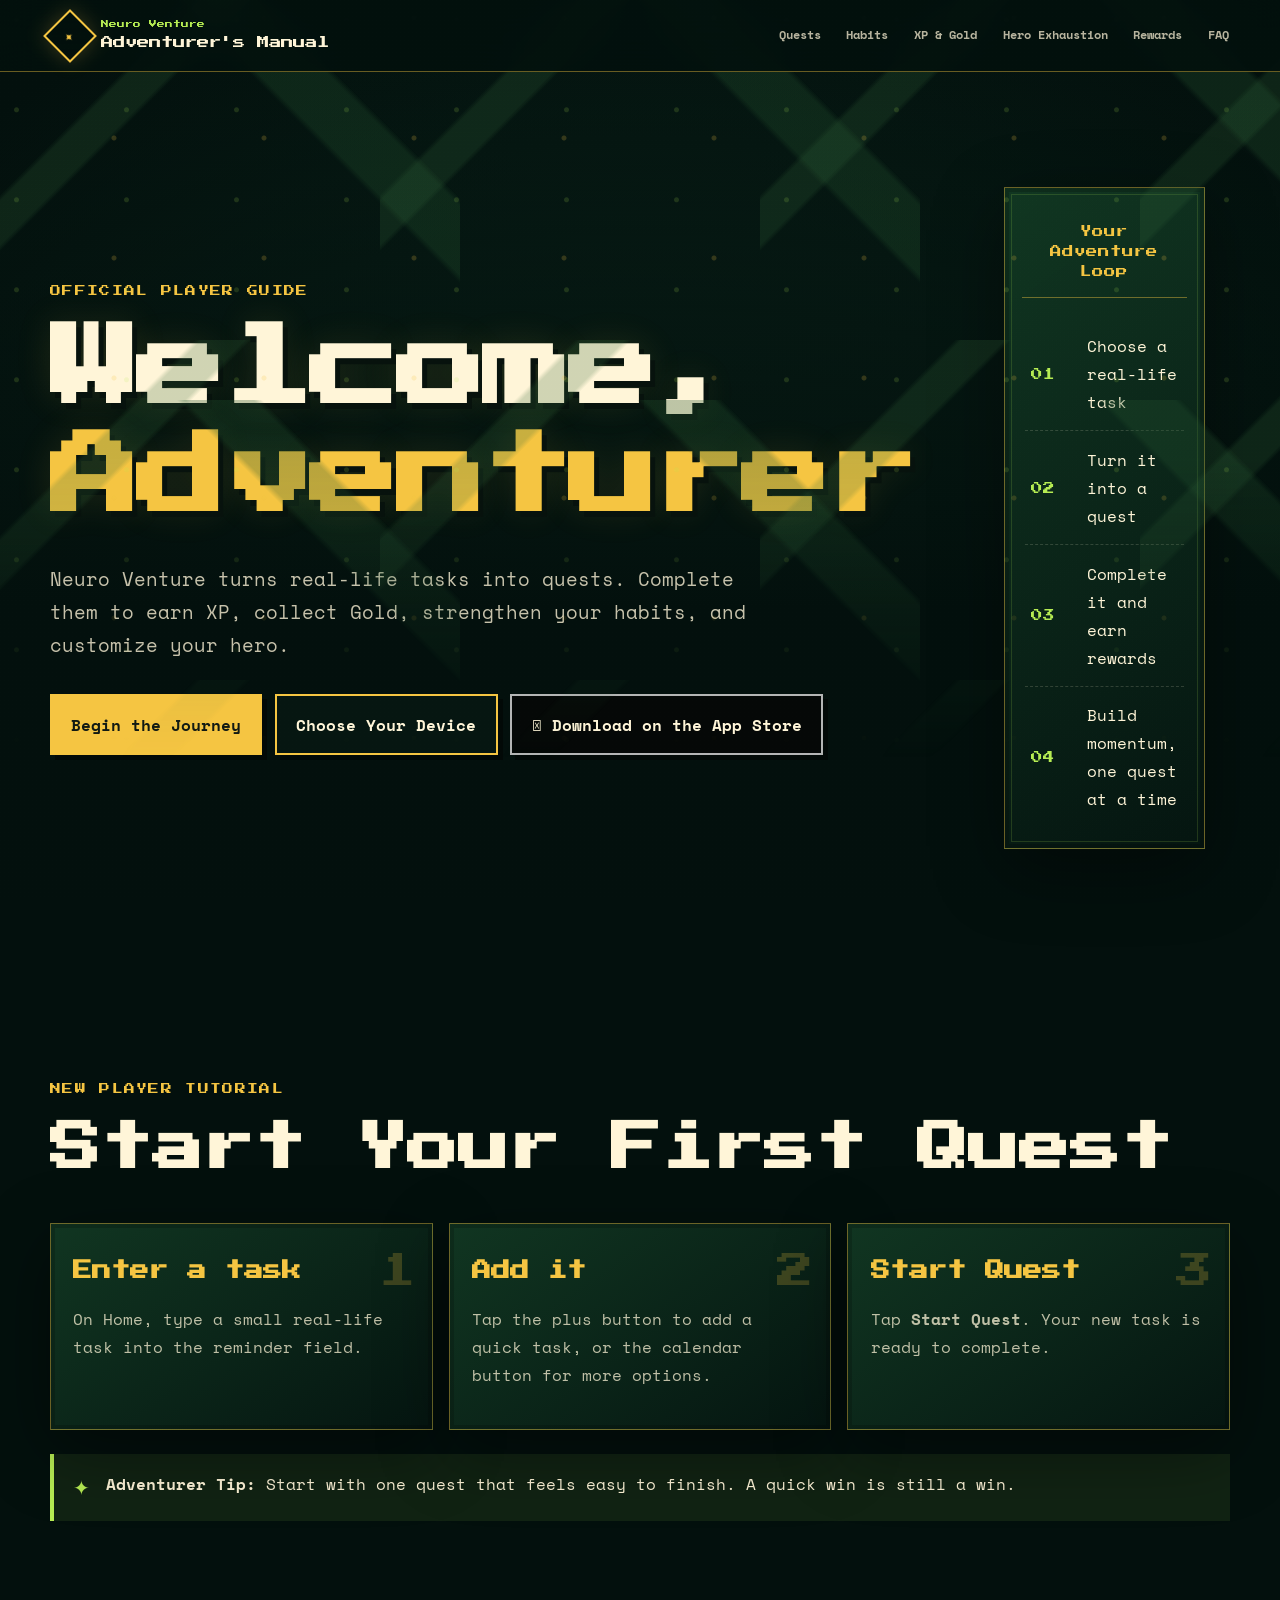
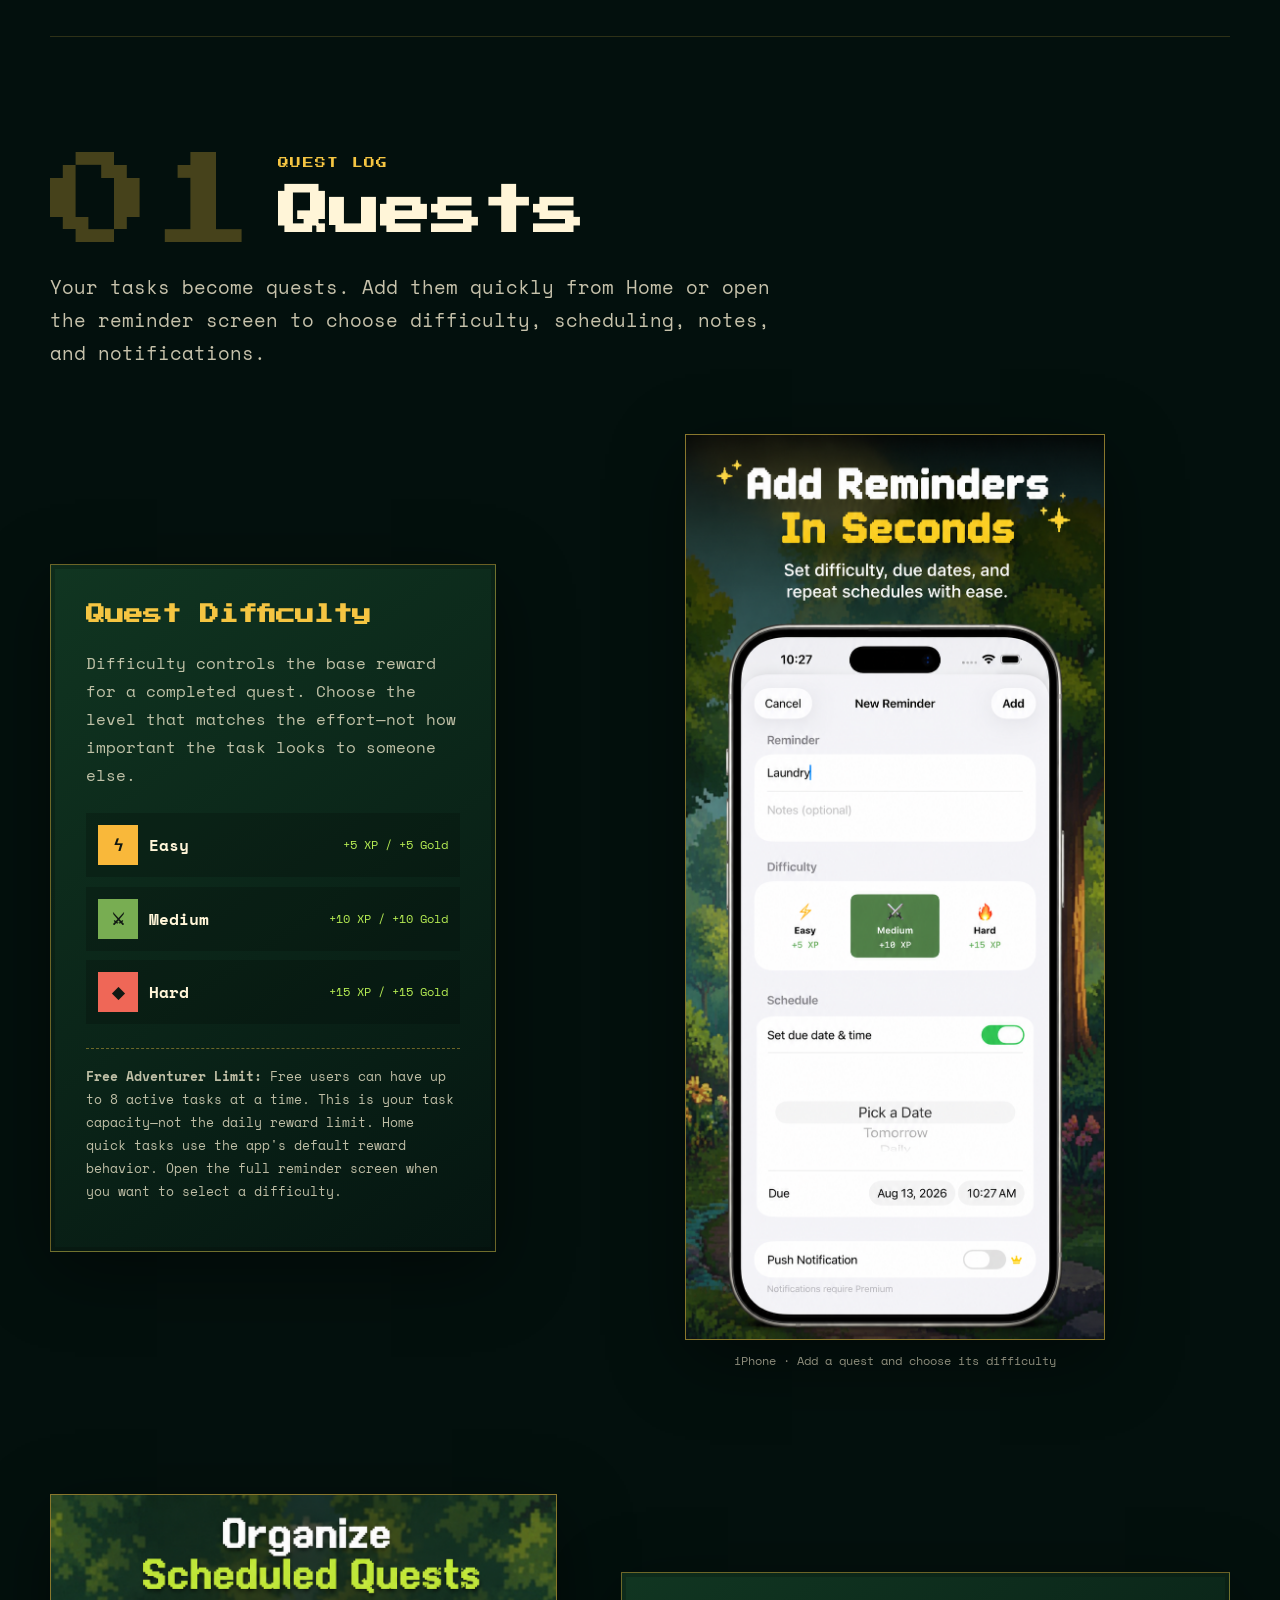
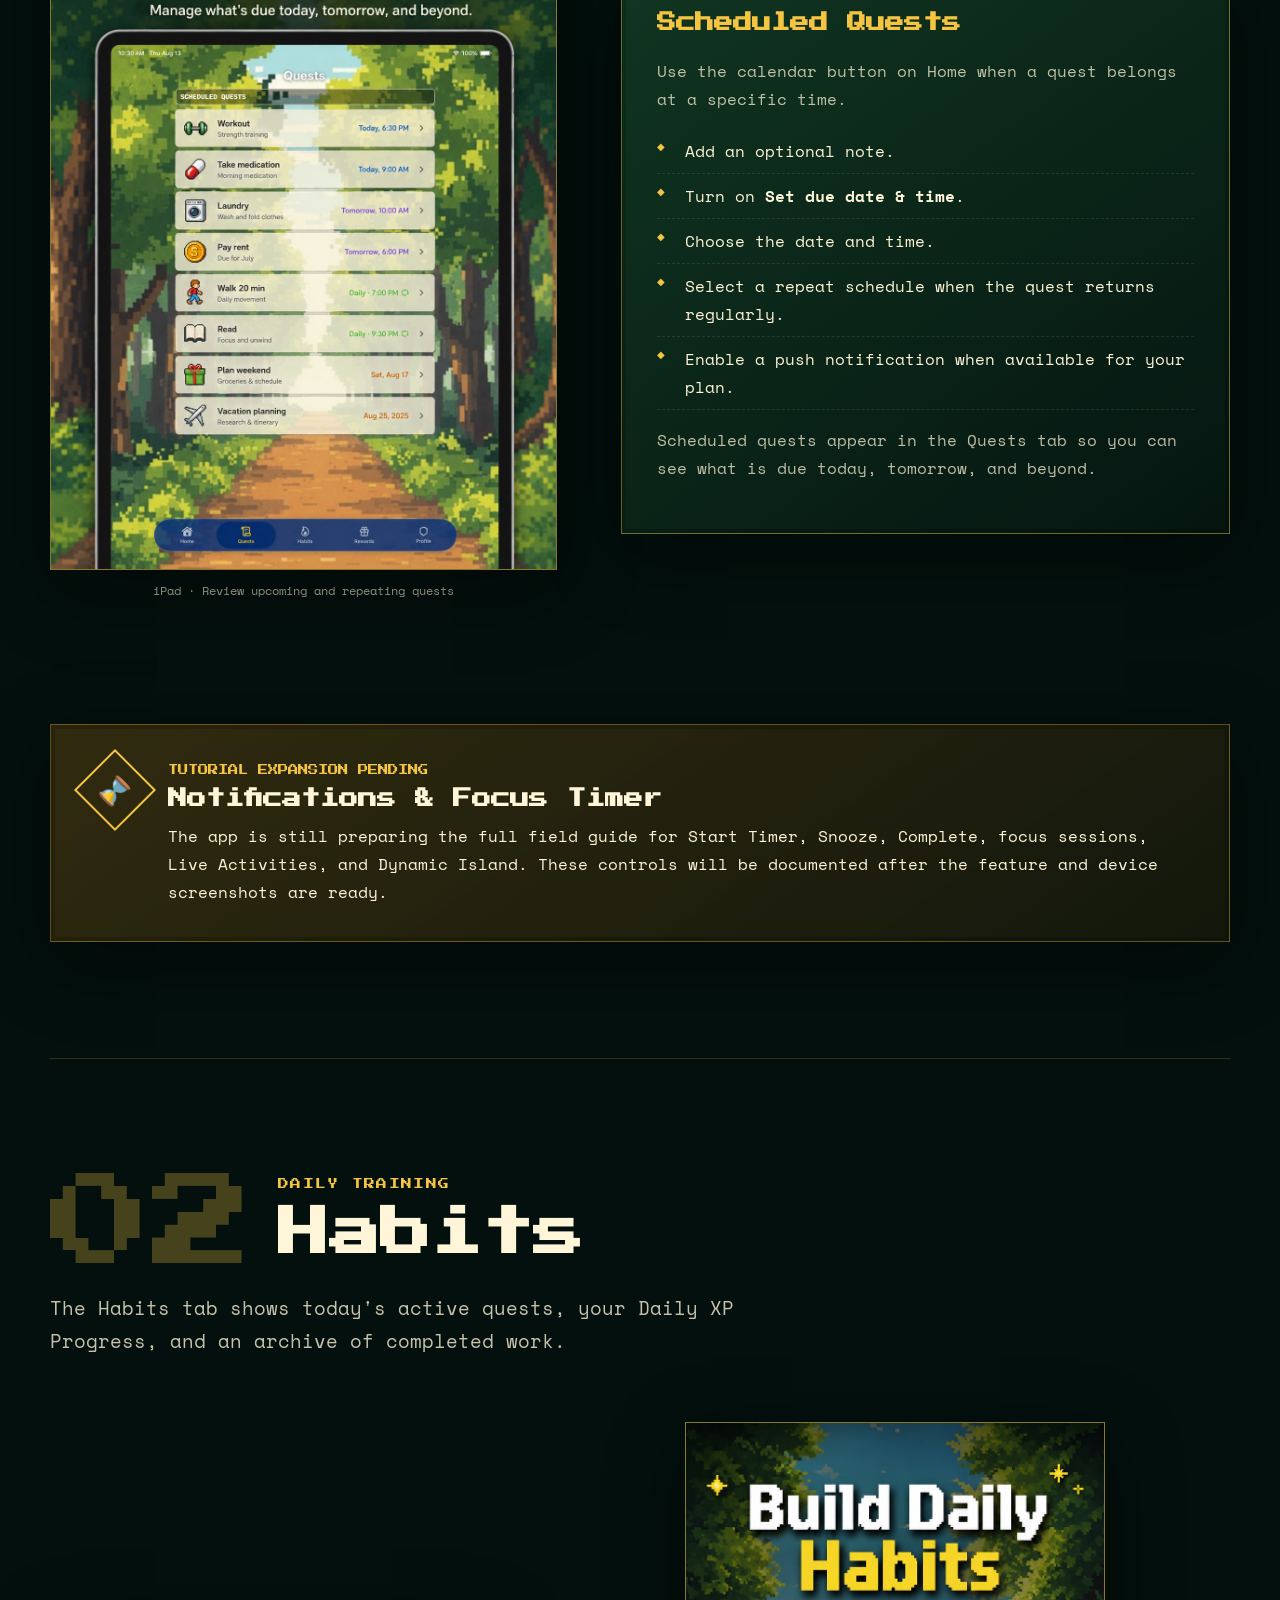
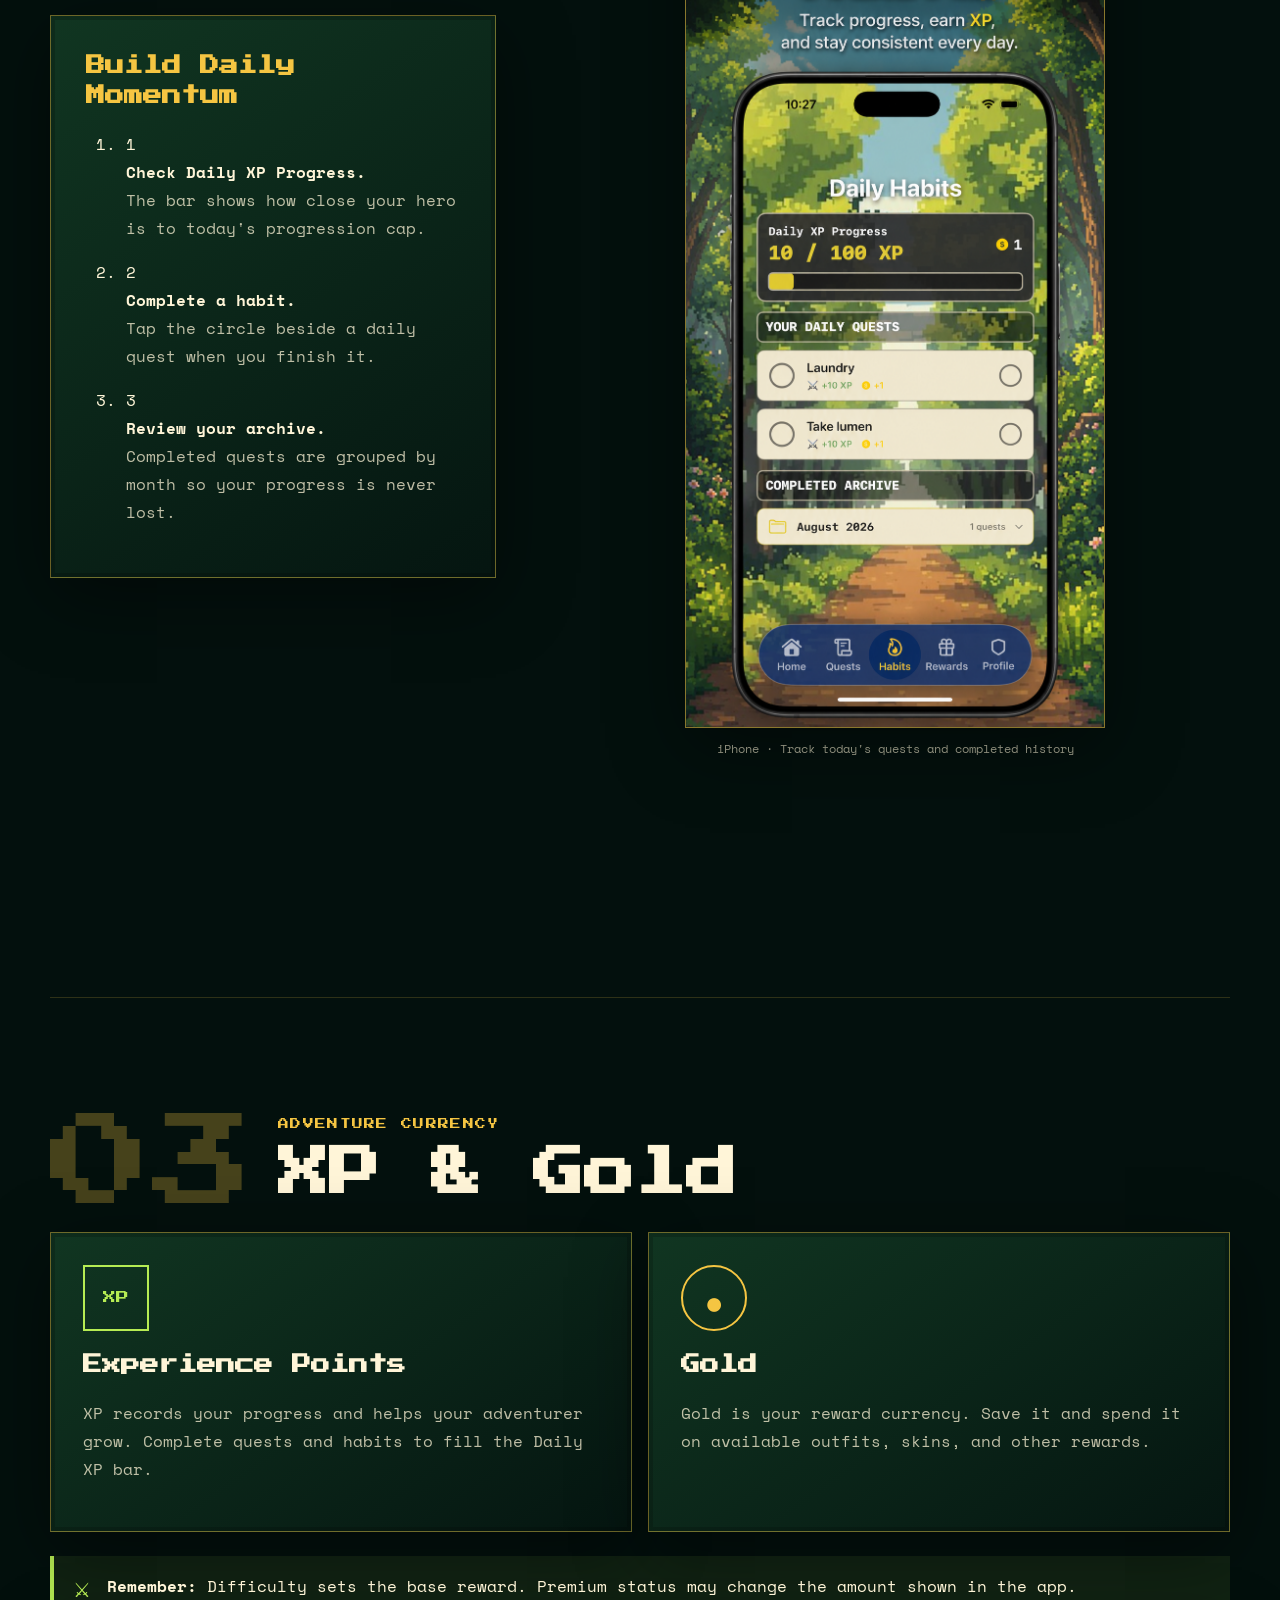
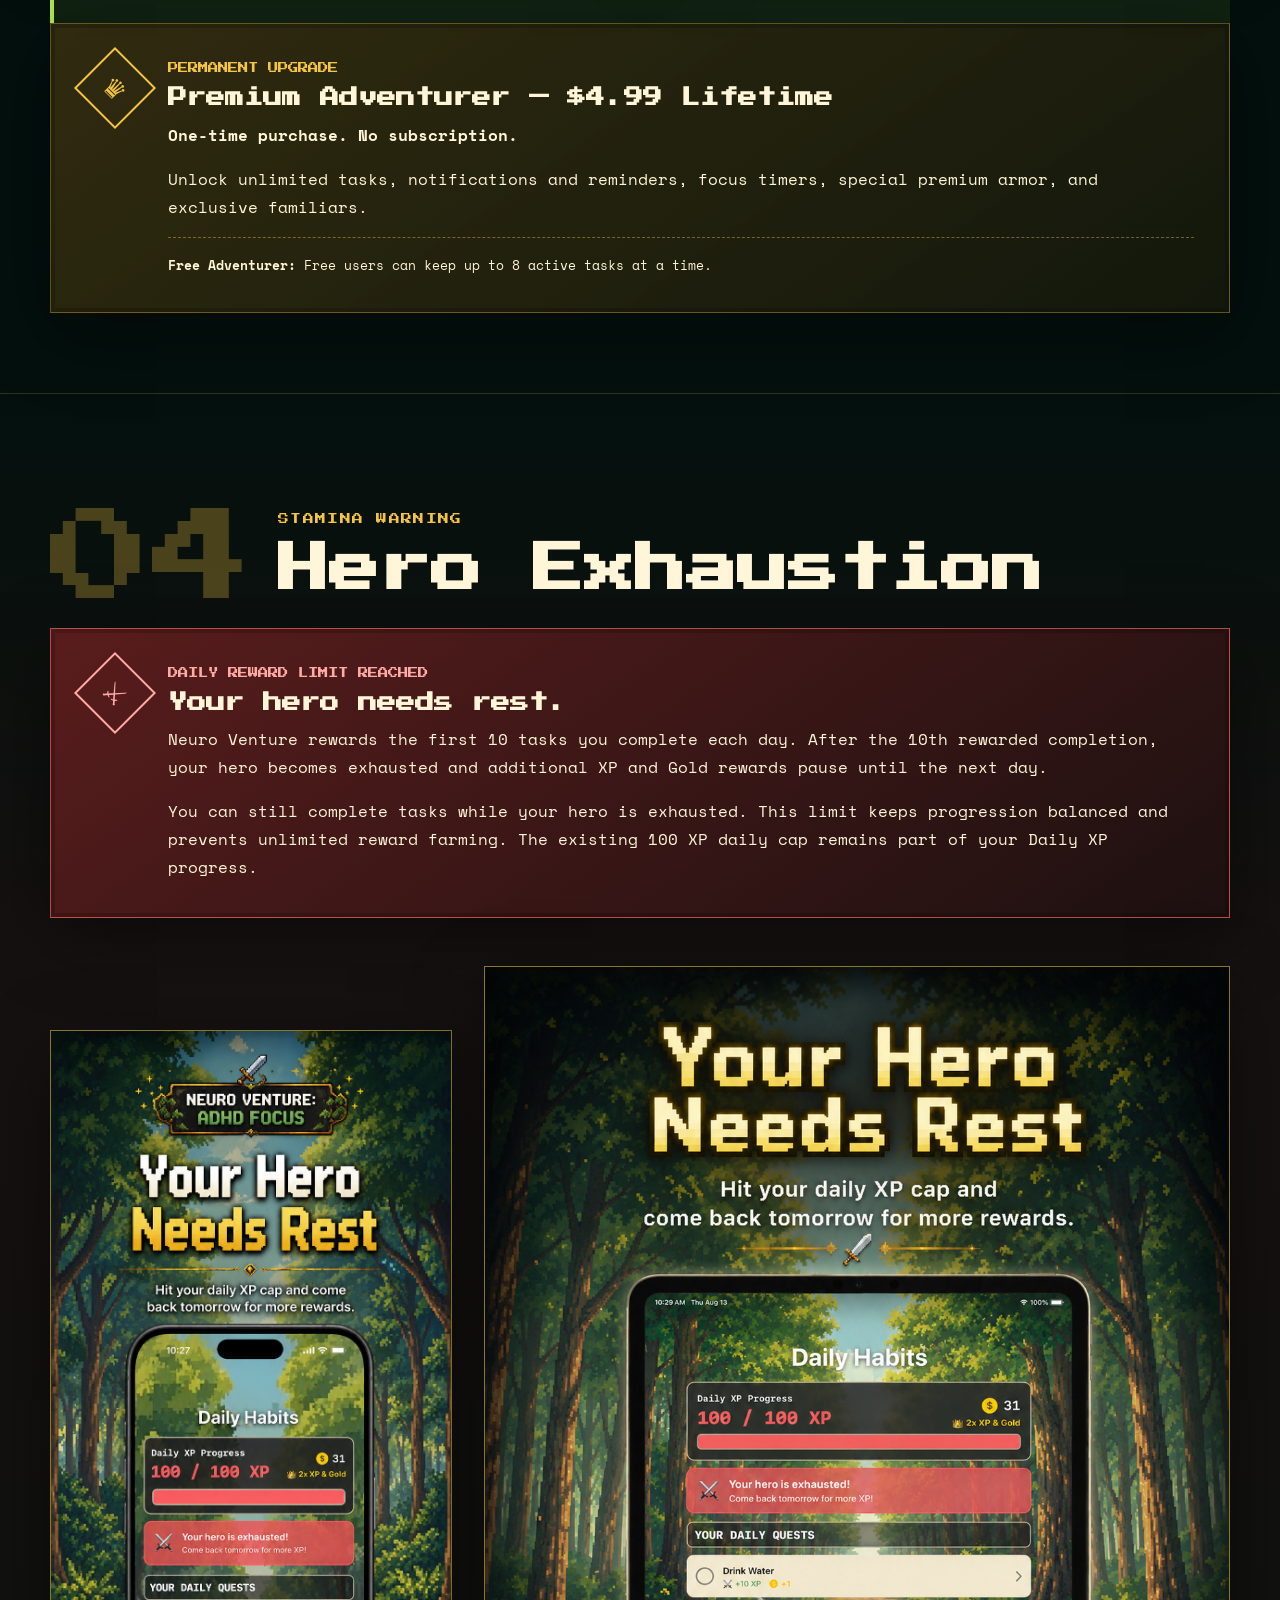
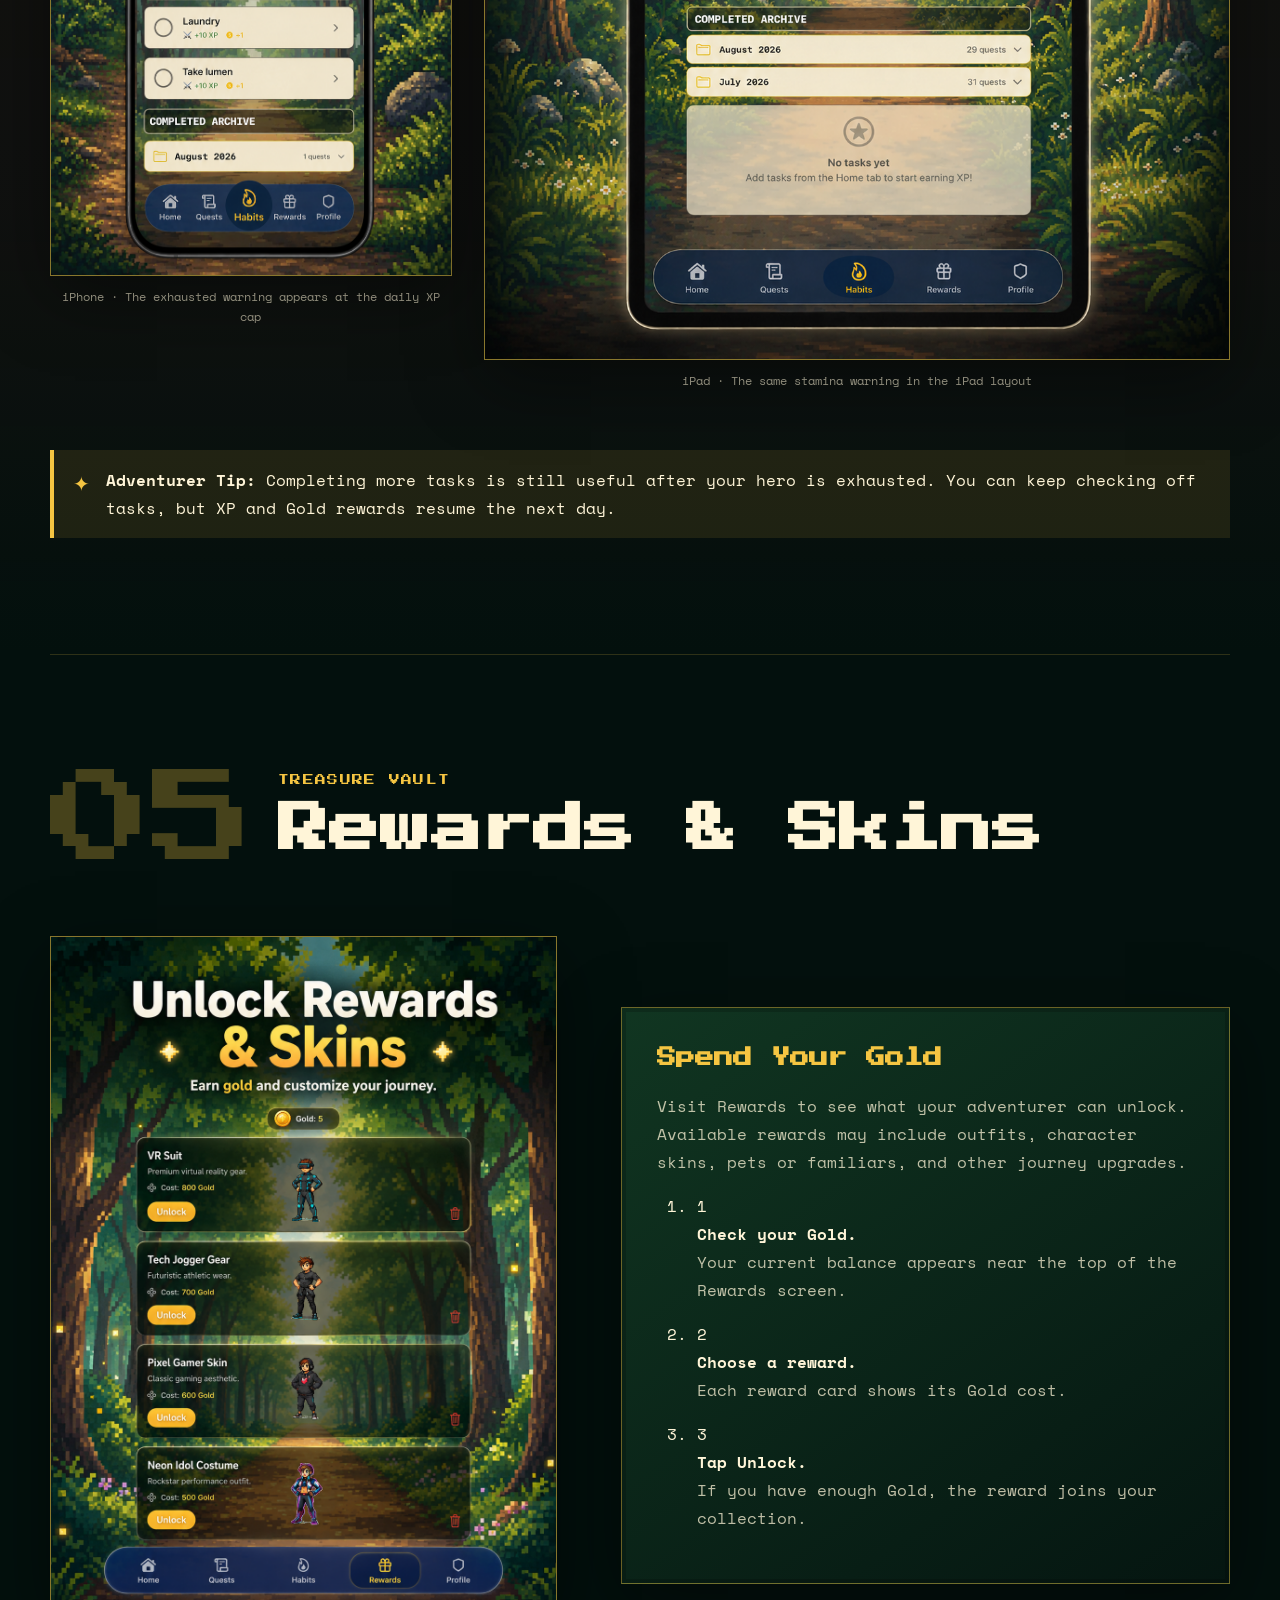
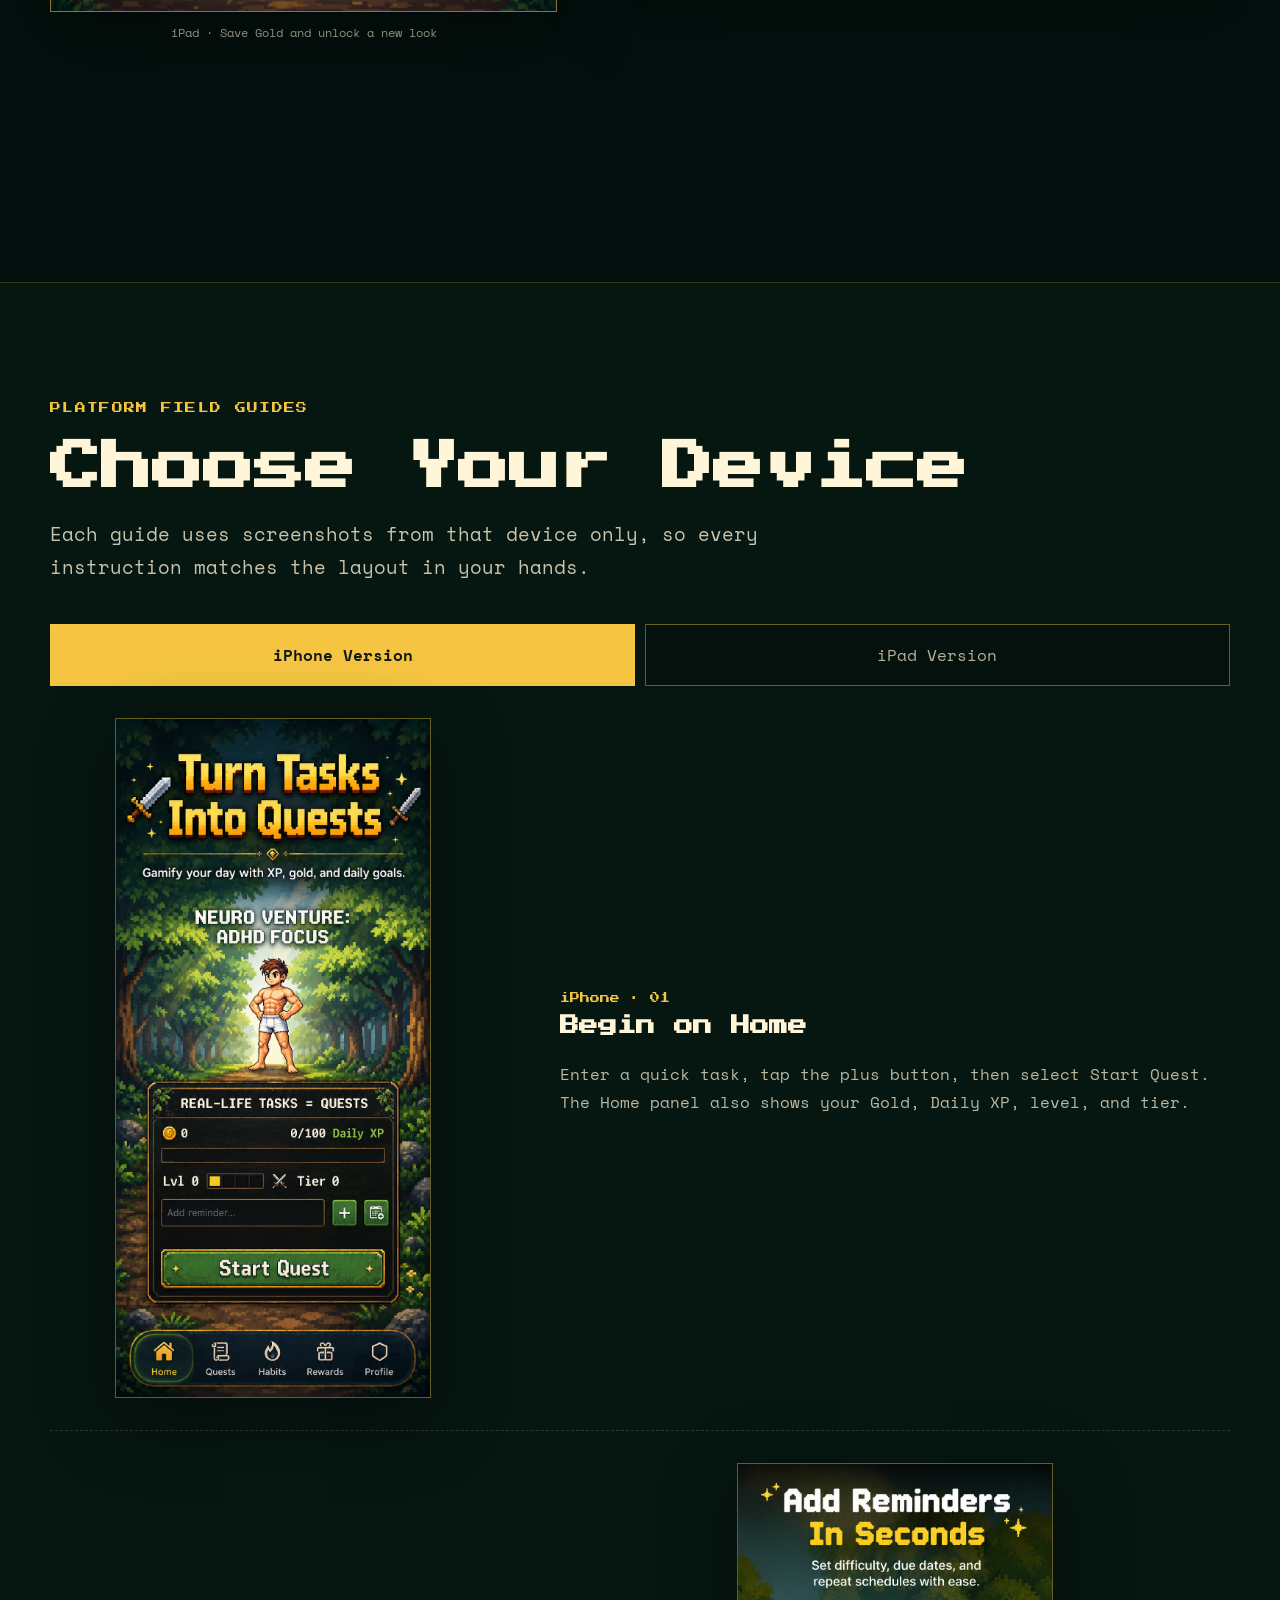
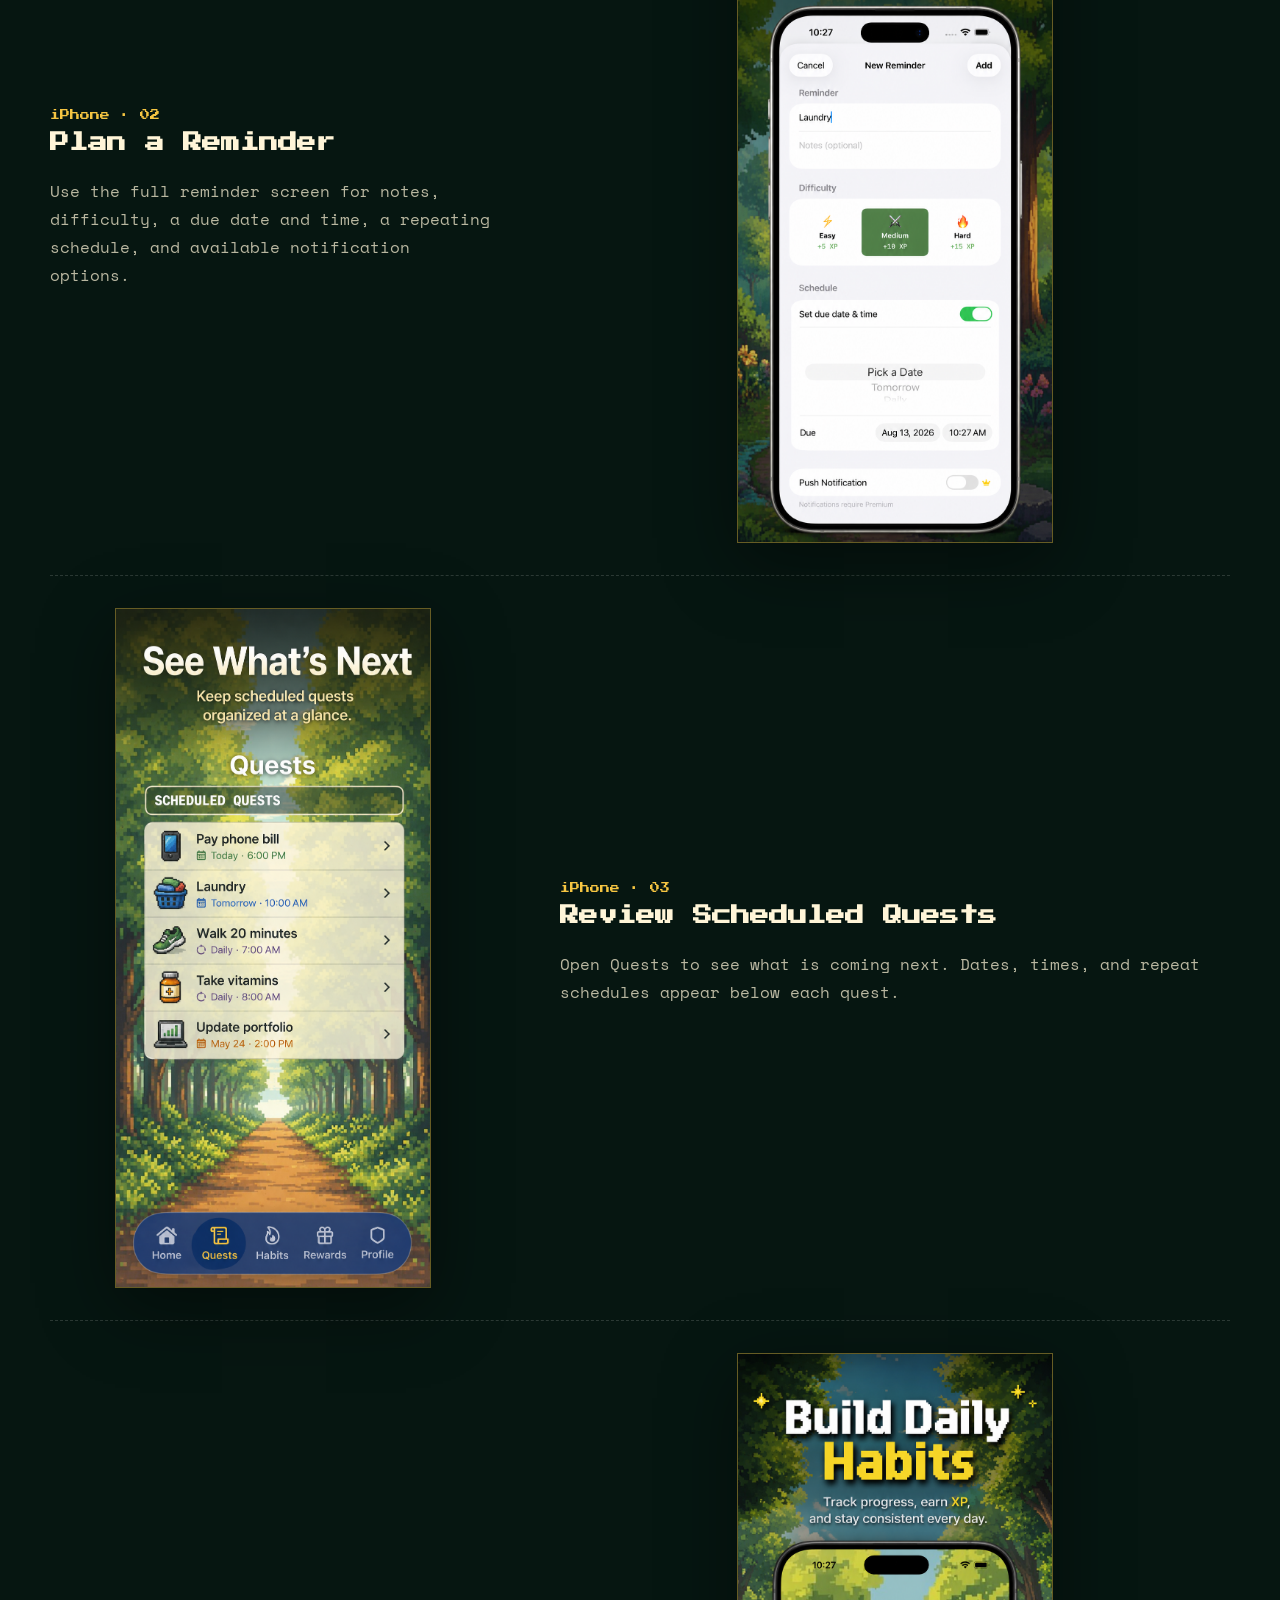
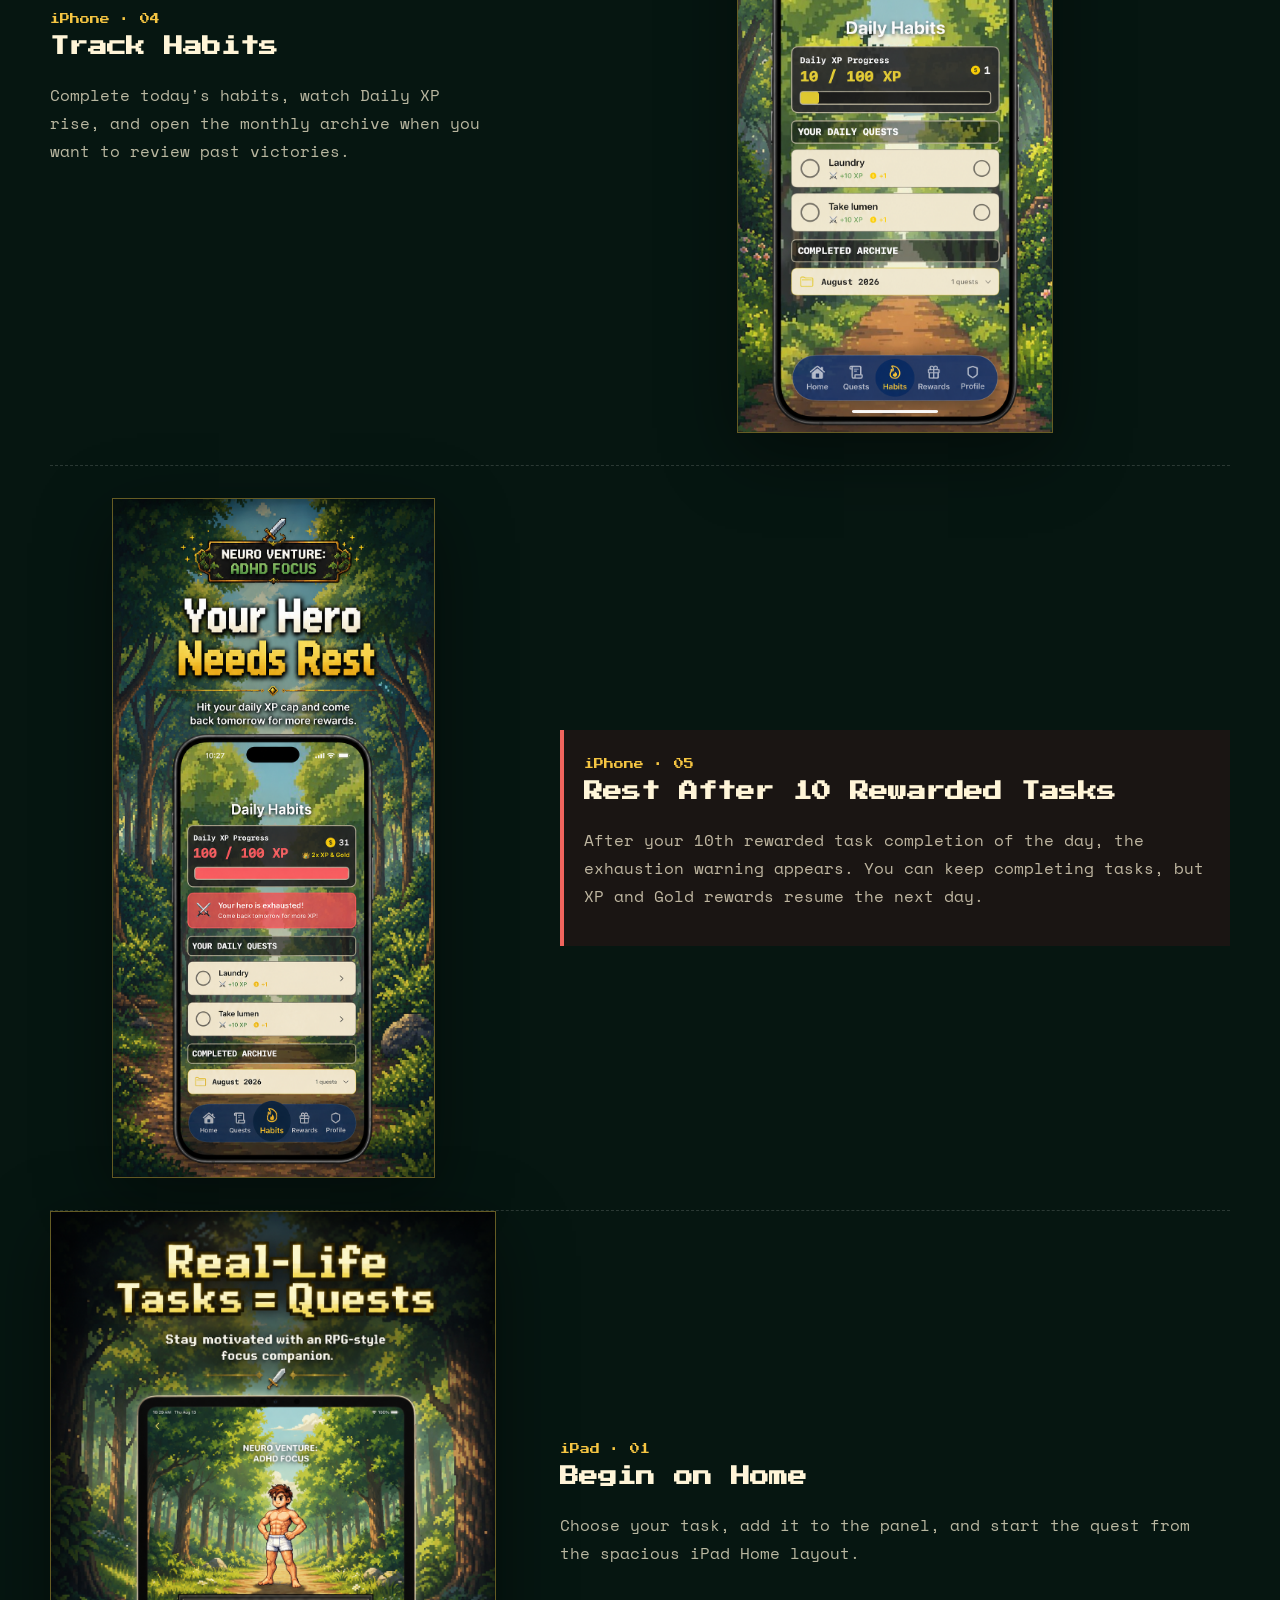
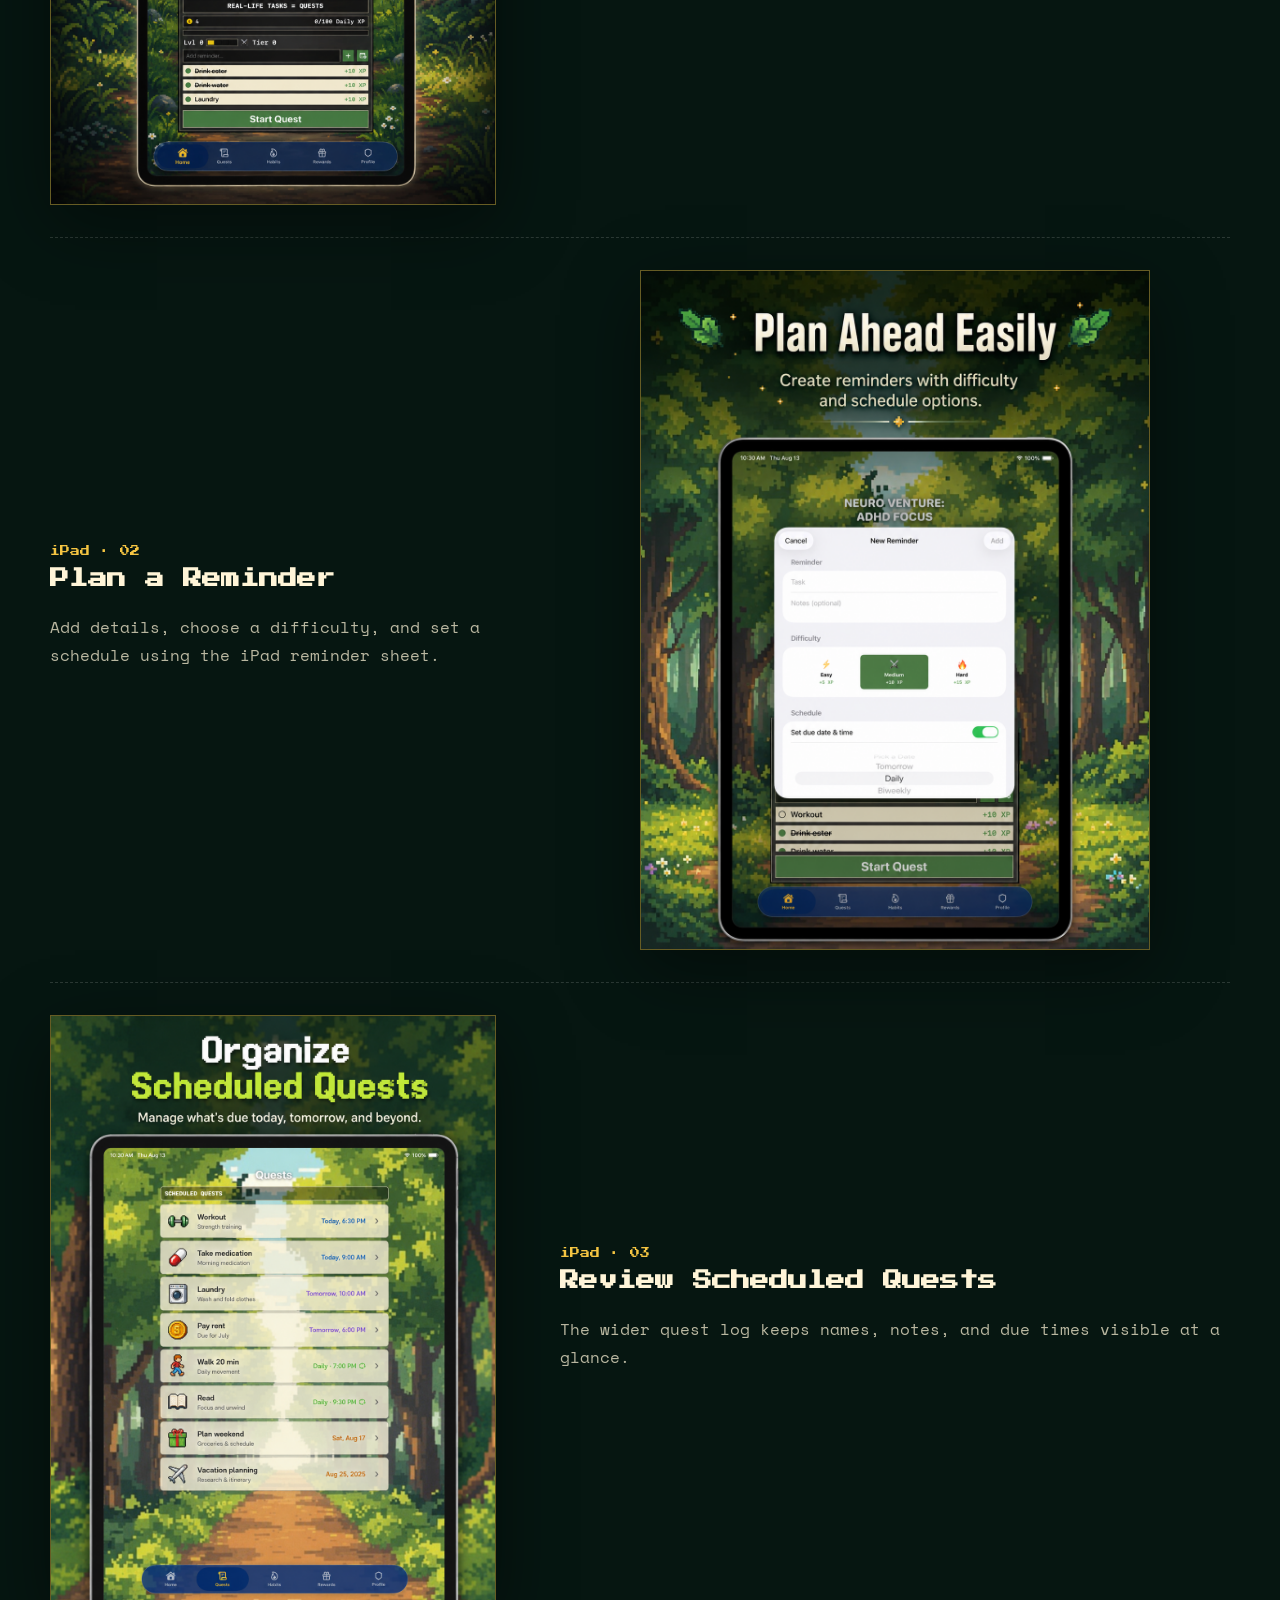
==== commit 474aff6c: "Generalize Manual device labels" ====
--- a/Manual/neuro-venture/index.html
+++ b/Manual/neuro-venture/index.html
@@ -192,8 +192,8 @@
     <section id="device-guides" class="chapter device-guides">
       <div class="section-heading"><p class="eyebrow">Platform Field Guides</p><h2>Choose Your Device</h2><p>Each guide uses screenshots from that device only, so every instruction matches the layout in your hands.</p></div>
       <div class="device-tabs" role="tablist" aria-label="Device tutorials">
-        <button id="iphone-tab" role="tab" aria-selected="true" aria-controls="iphone-guide">iPhone 17 Pro Max</button>
-        <button id="ipad-tab" role="tab" aria-selected="false" aria-controls="ipad-guide" tabindex="-1">iPad Pro 13-inch</button>
+        <button id="iphone-tab" role="tab" aria-selected="true" aria-controls="iphone-guide">iPhone Version</button>
+        <button id="ipad-tab" role="tab" aria-selected="false" aria-controls="ipad-guide" tabindex="-1">iPad Version</button>
       </div>
 
       <div id="iphone-guide" class="device-panel" role="tabpanel" aria-labelledby="iphone-tab">
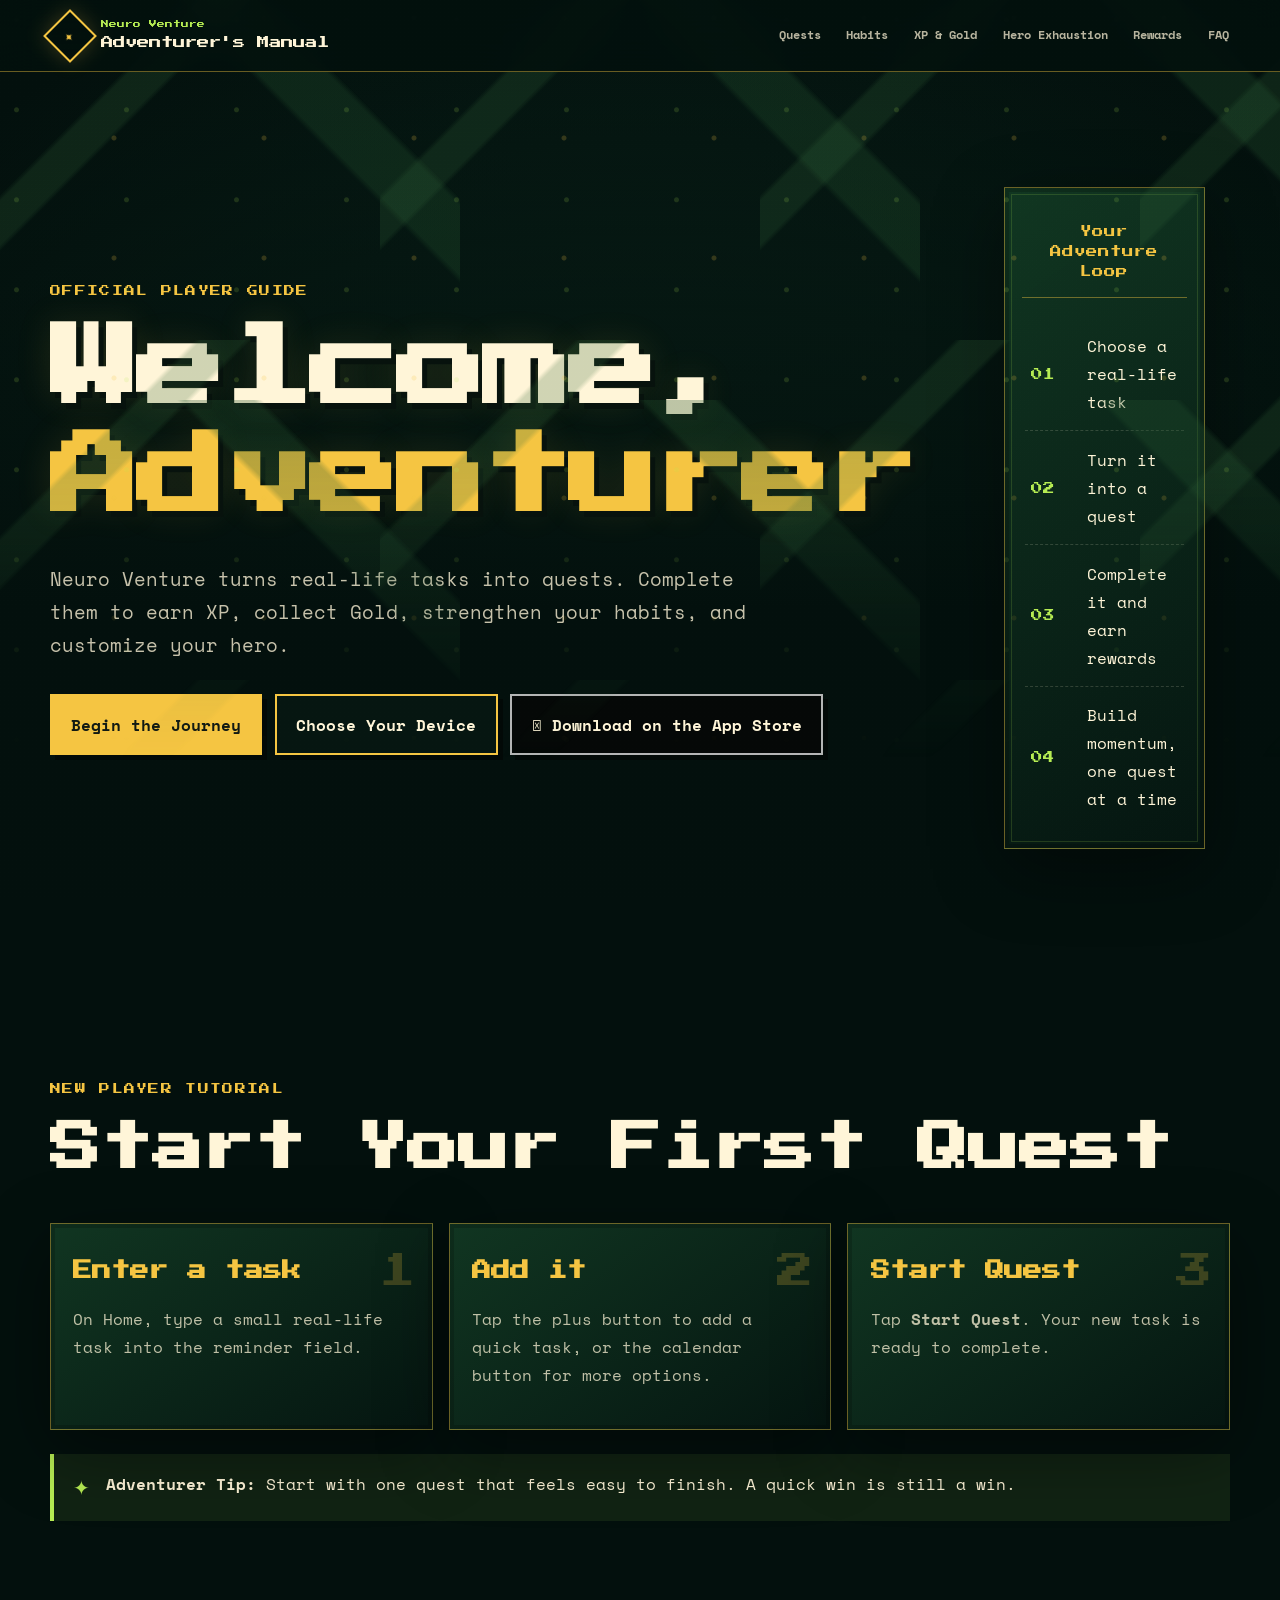
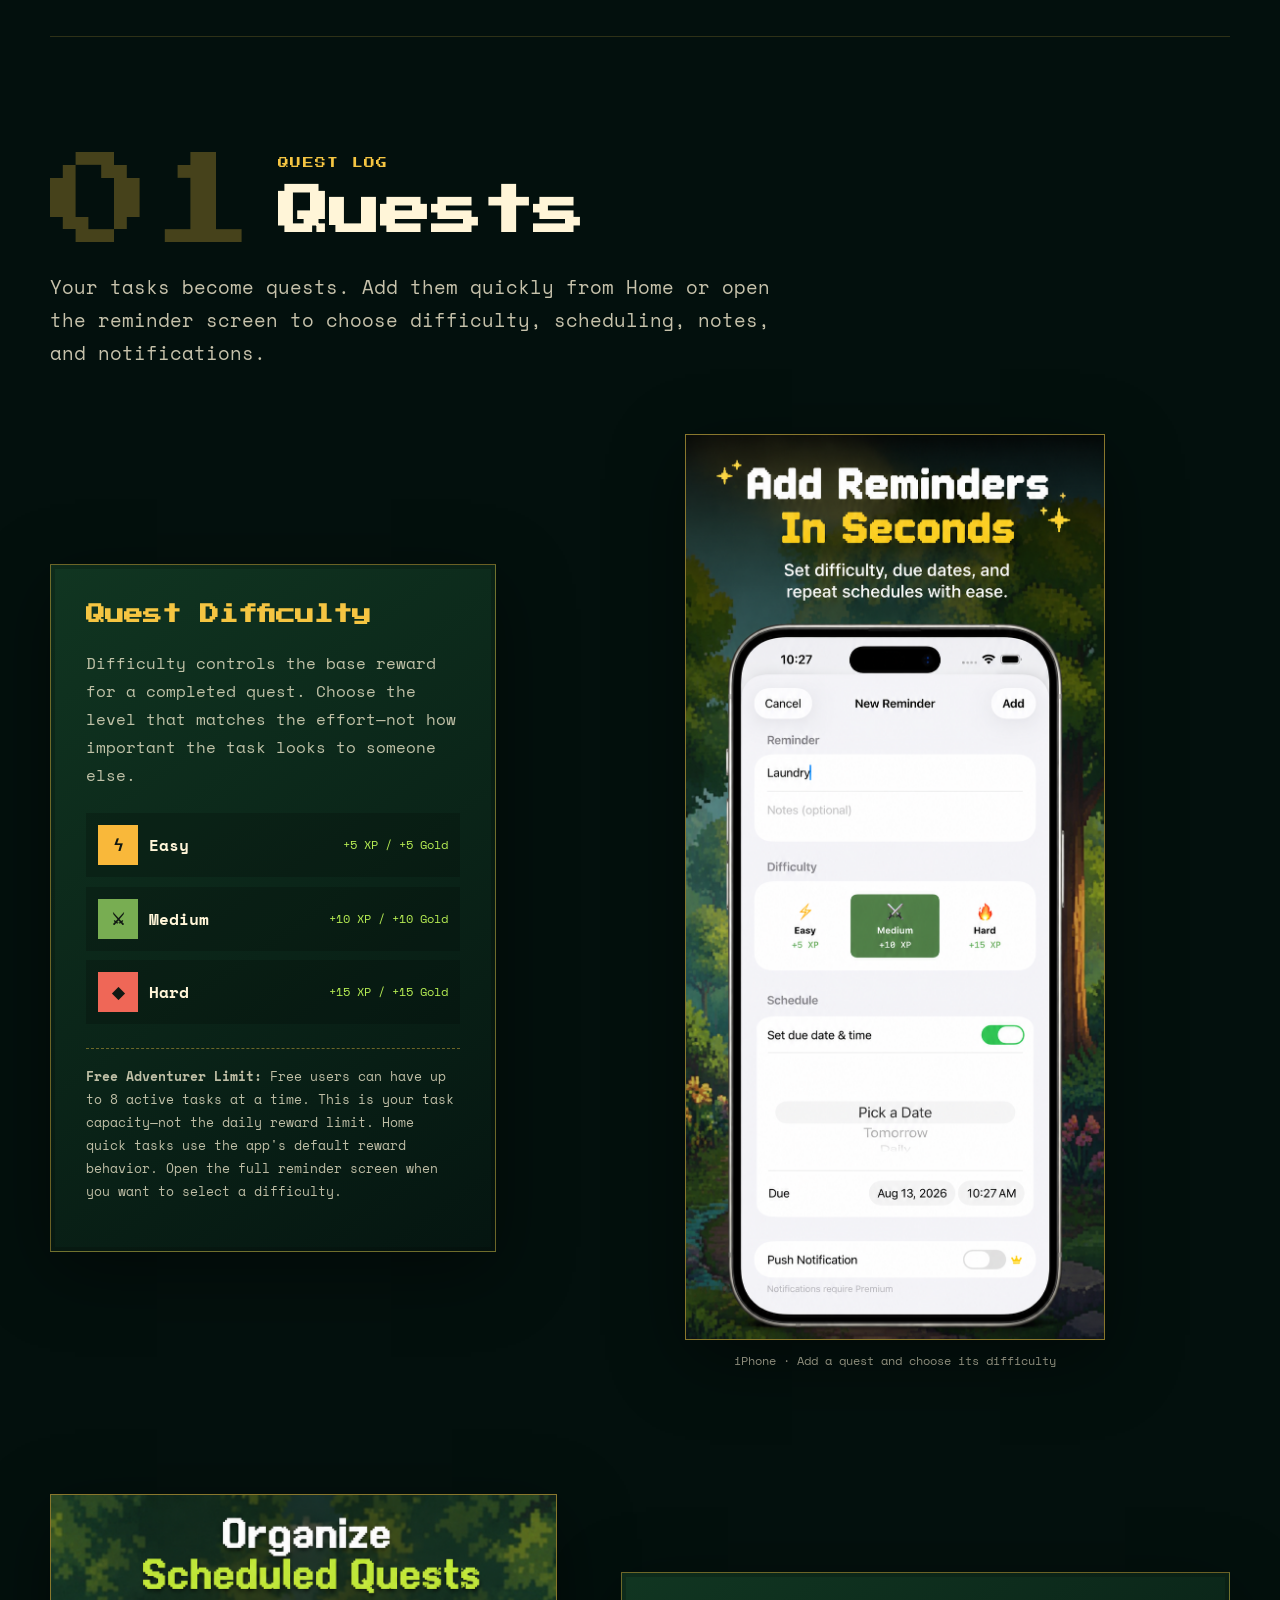
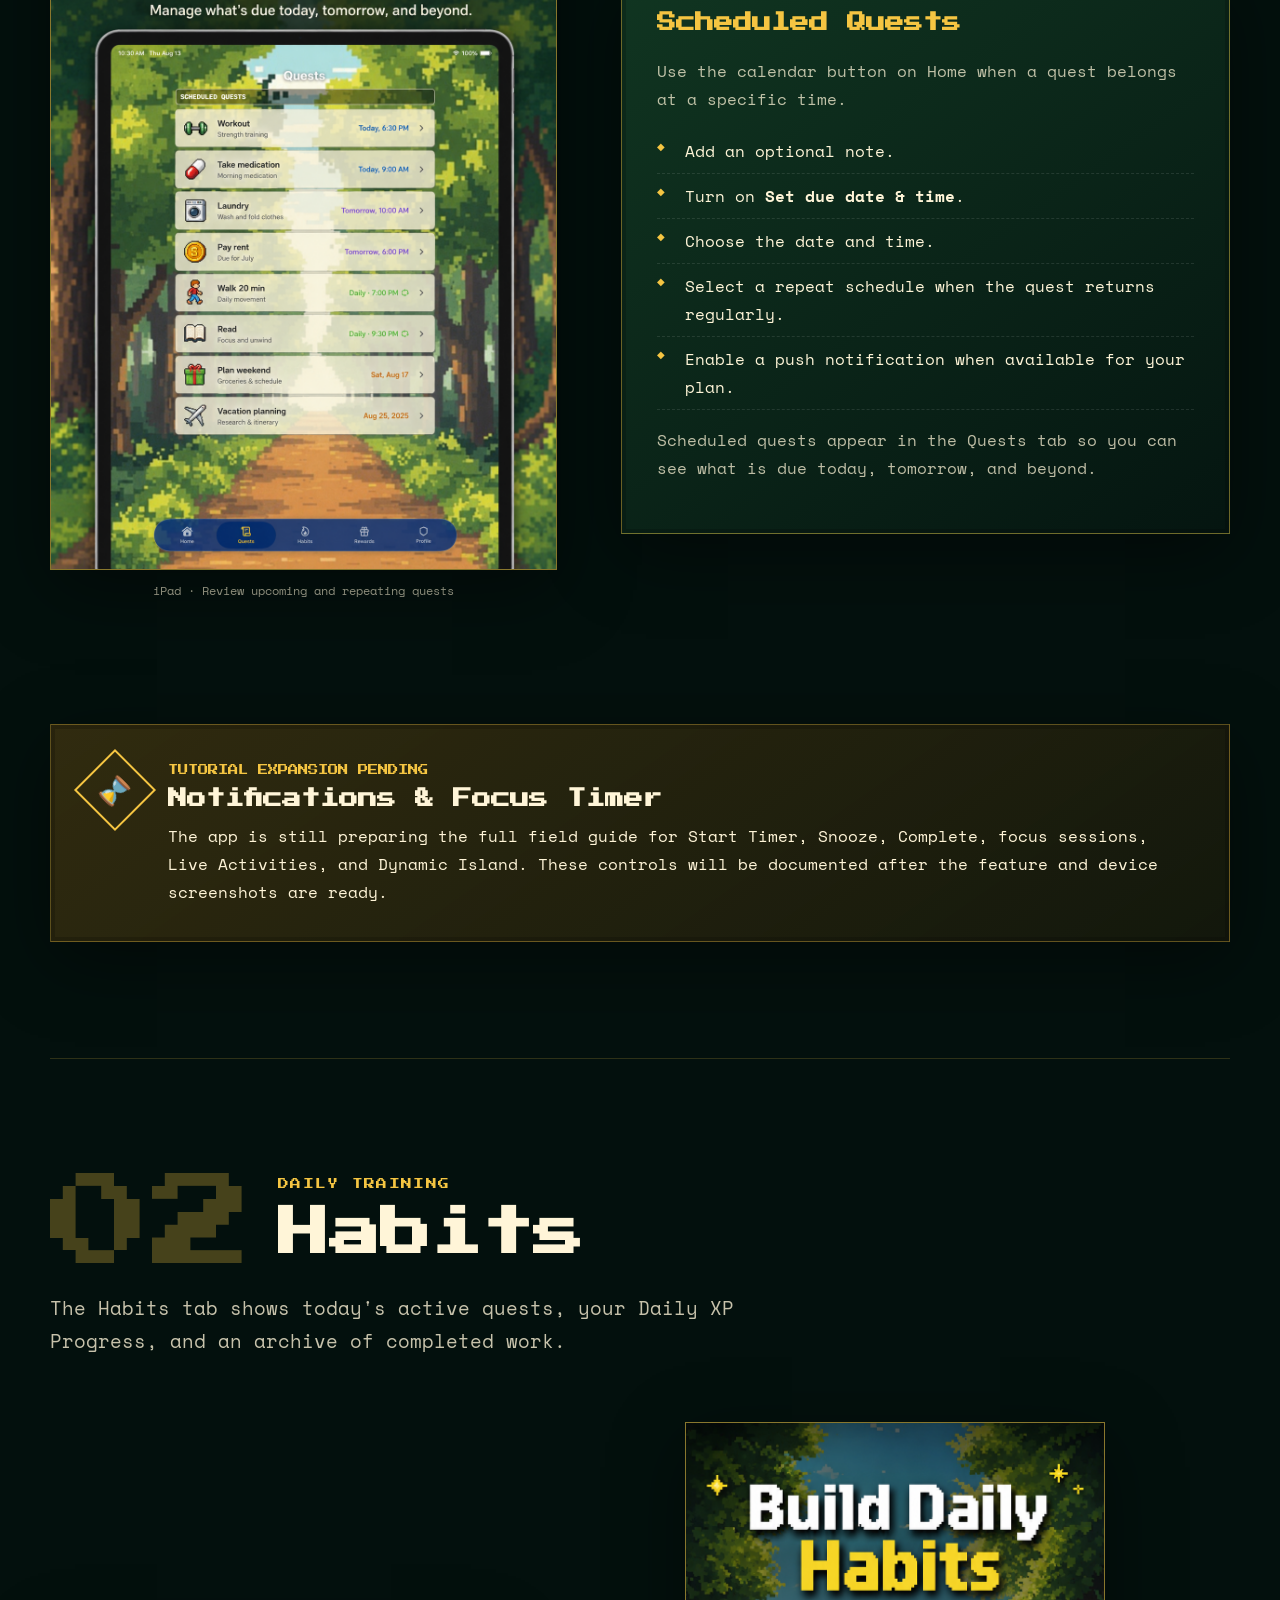
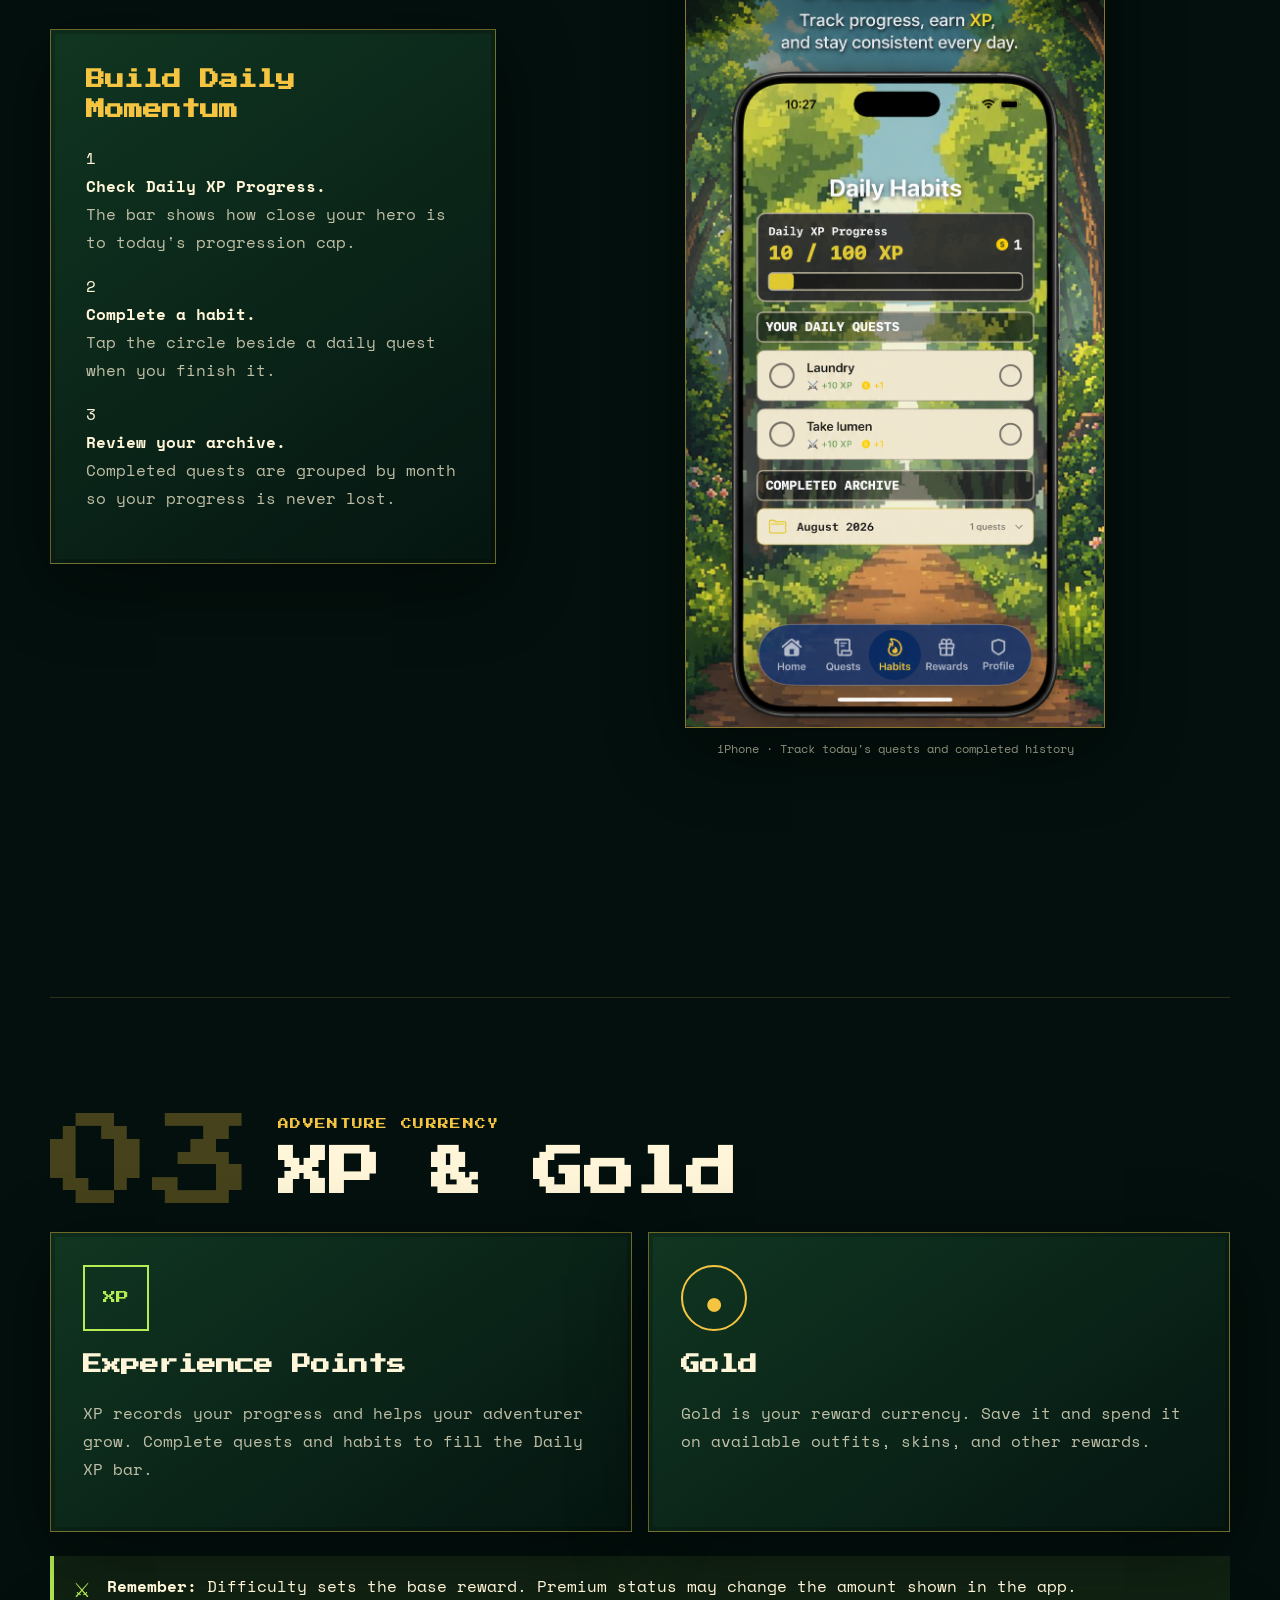
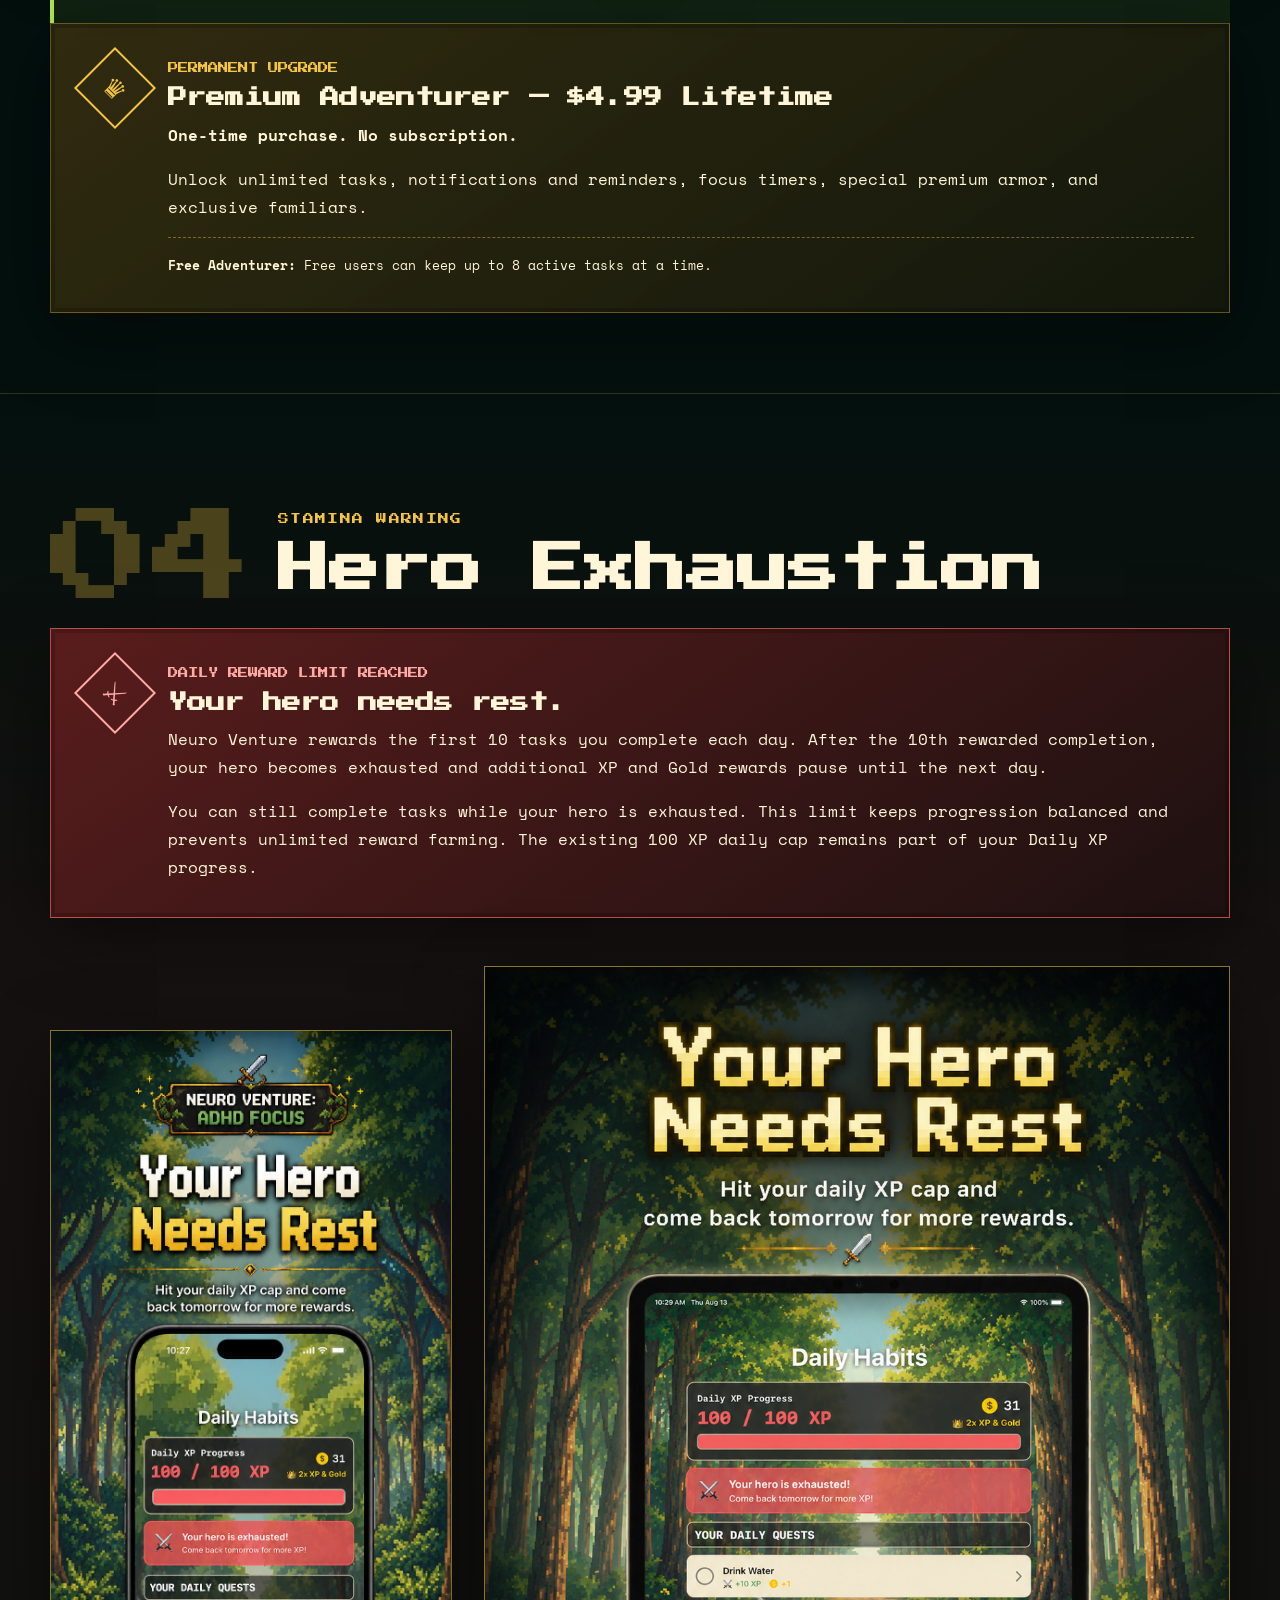
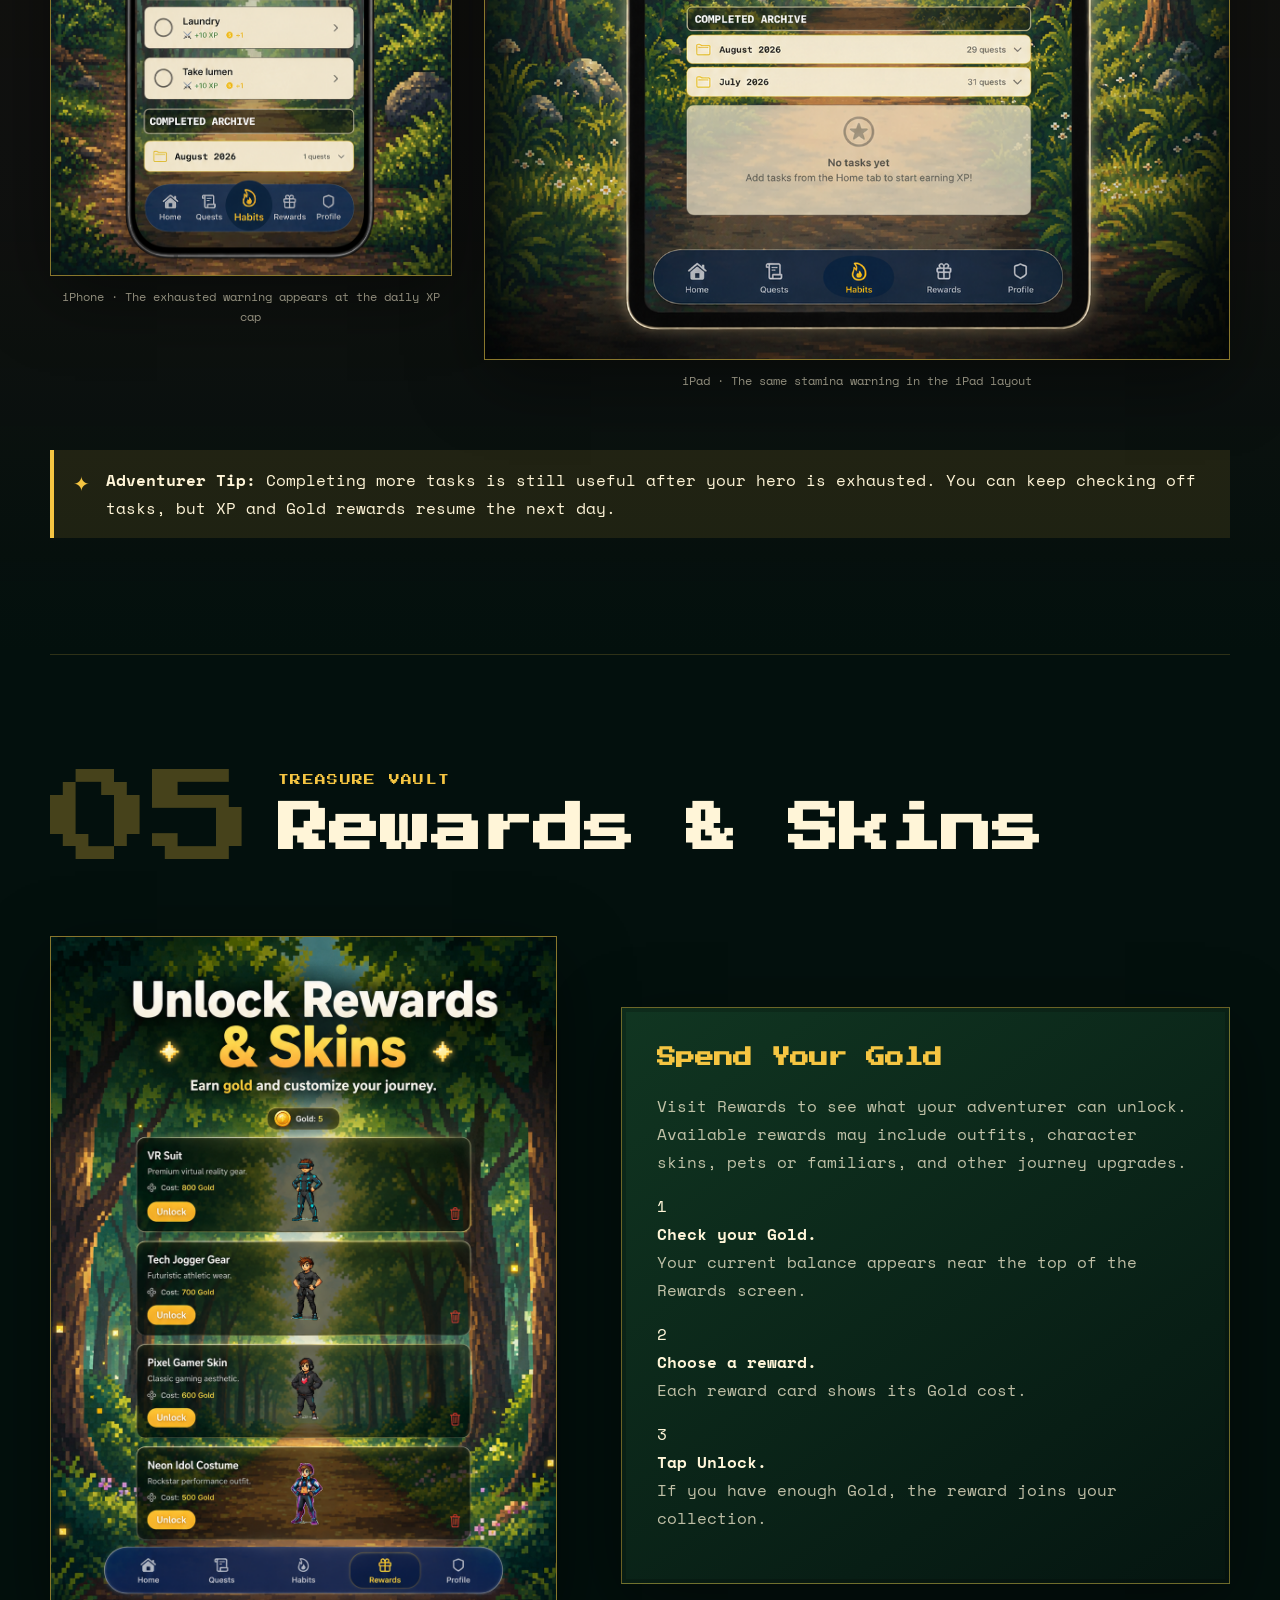
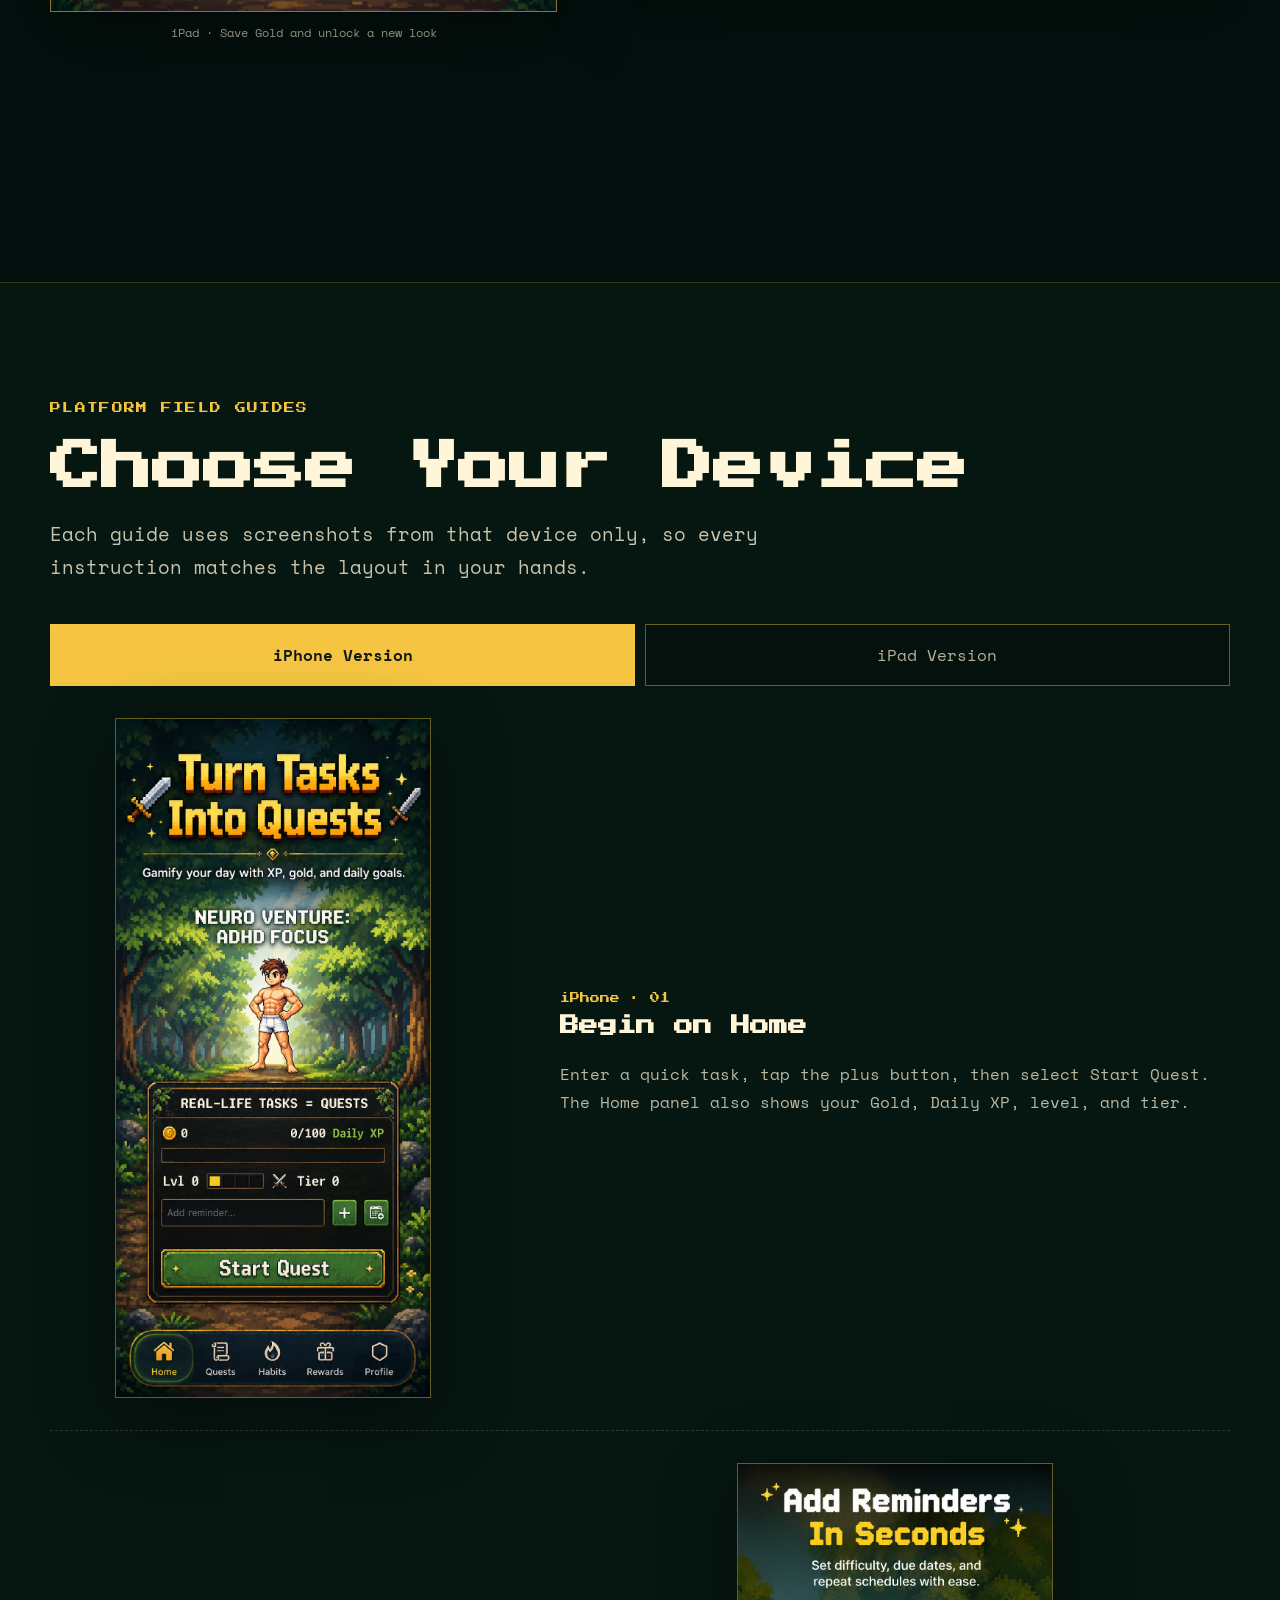
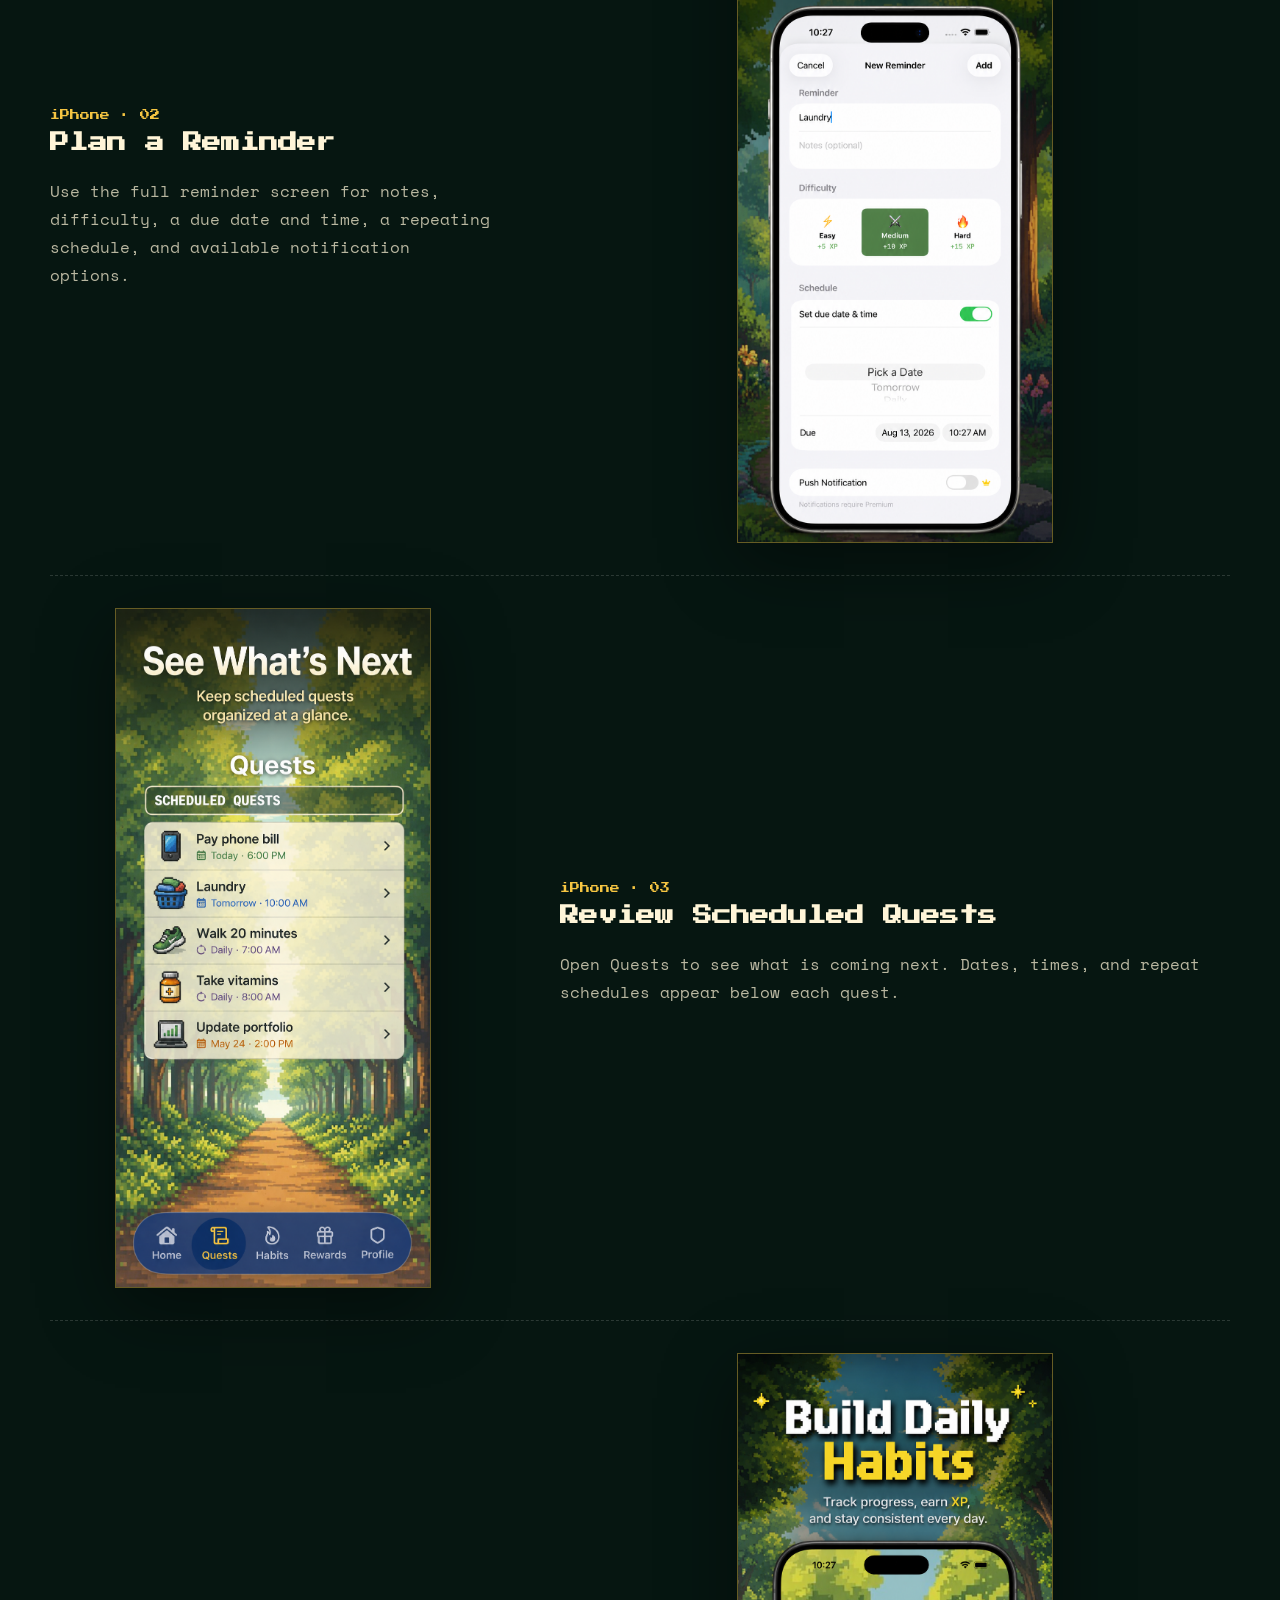
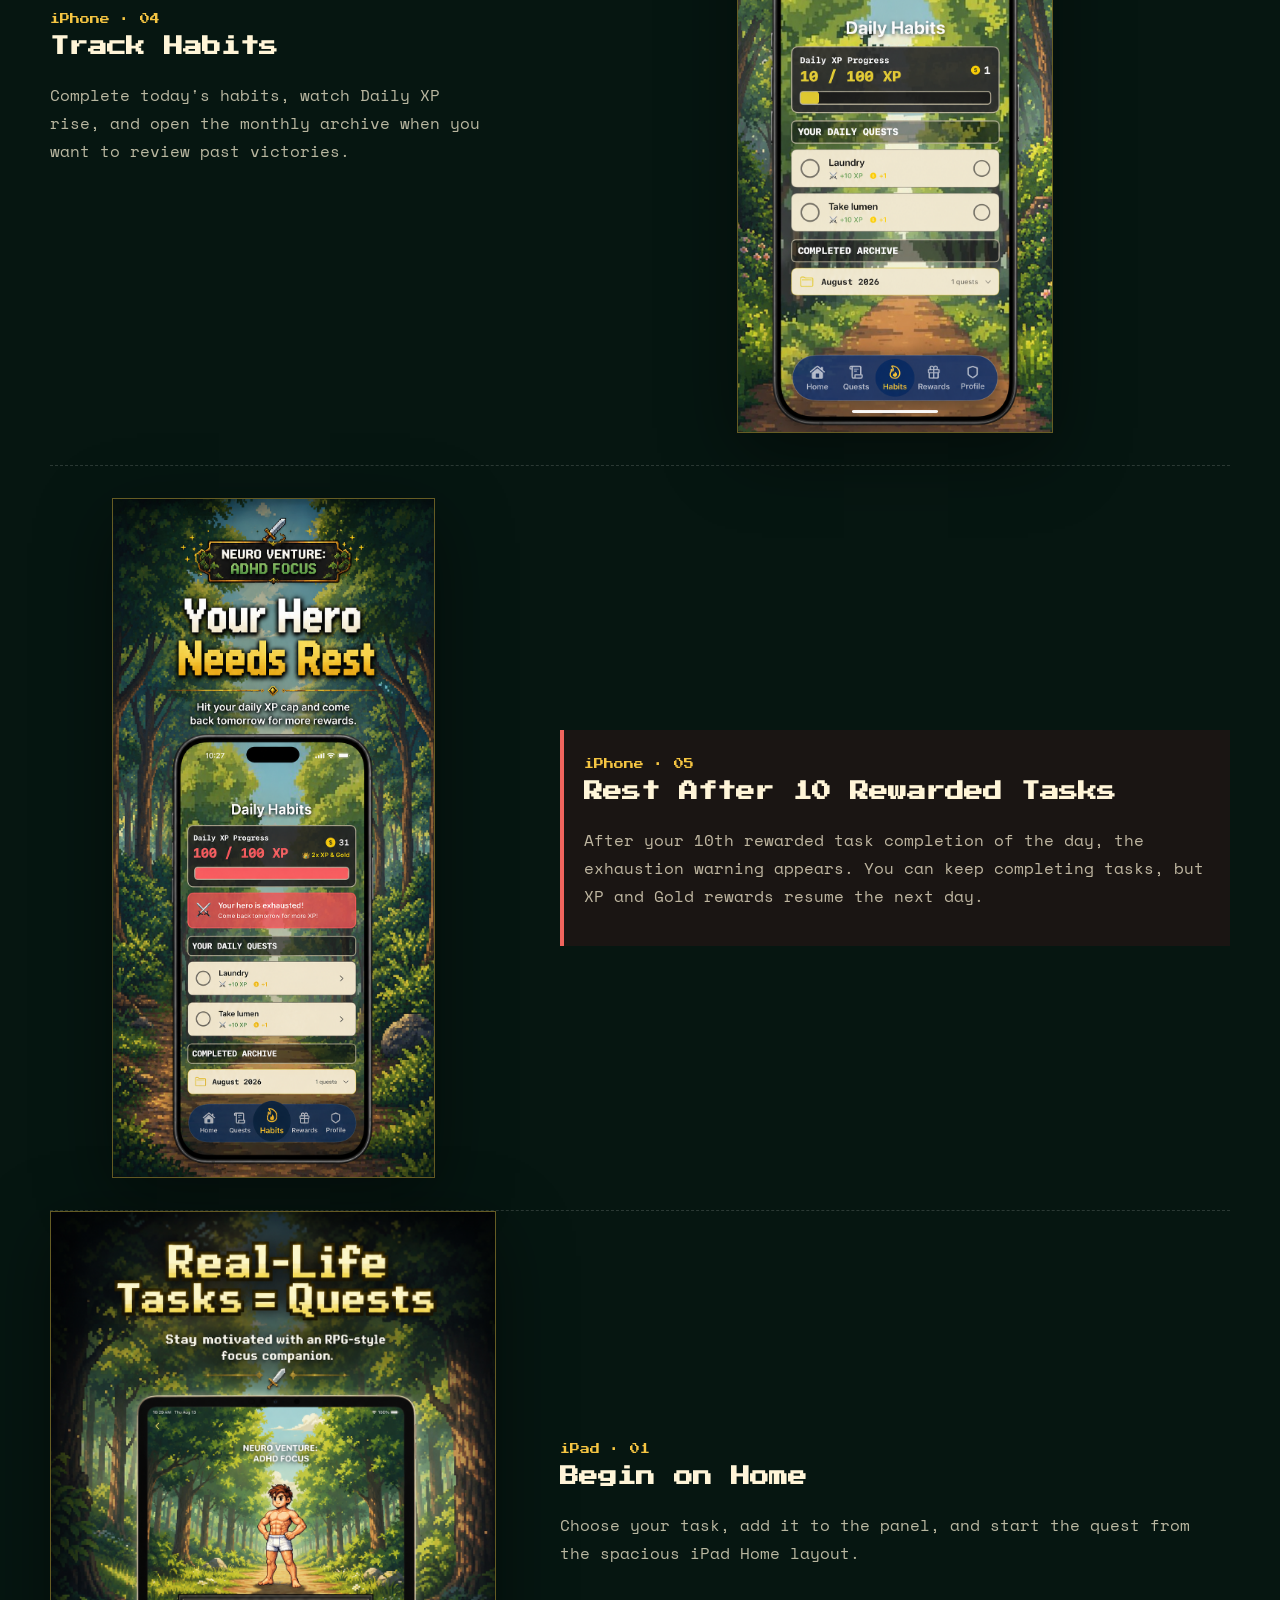
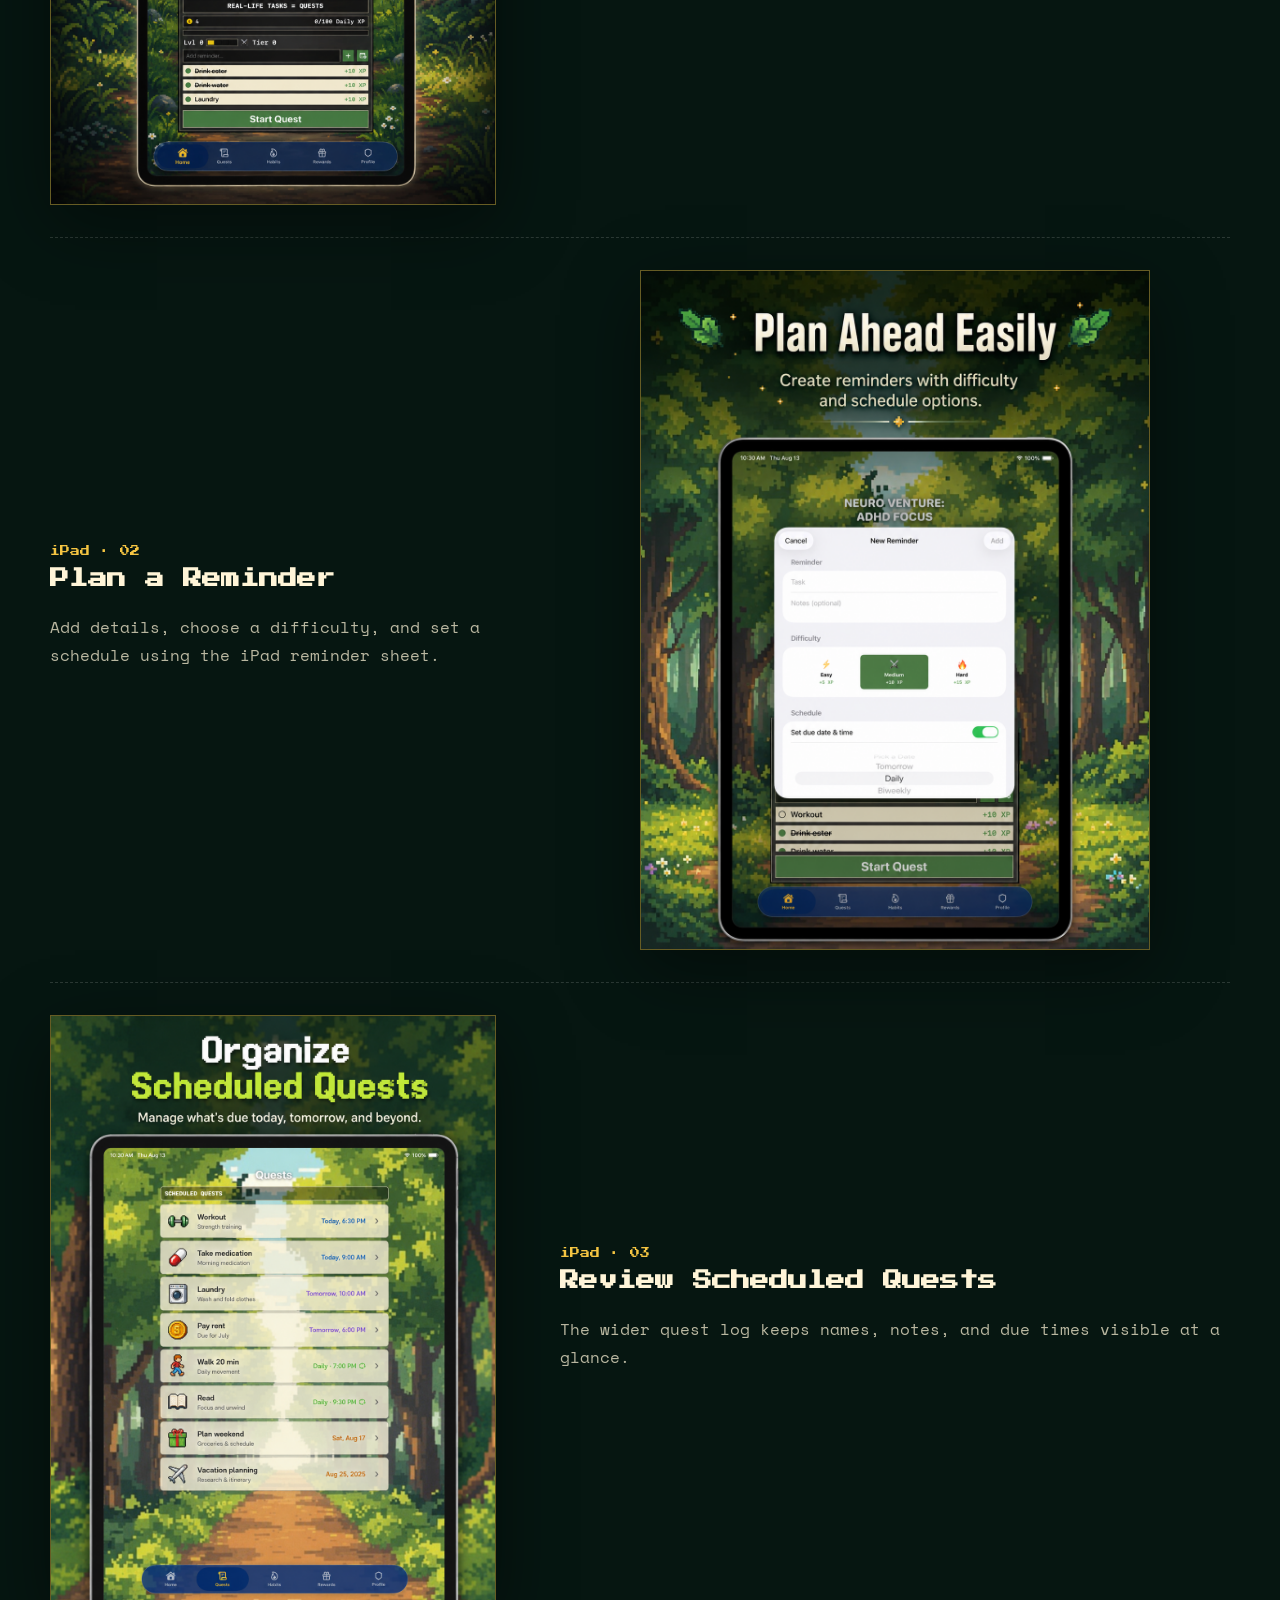
==== commit 950592ec: "Add Neuro Venture privacy policy and terms" ====
--- a/Manual/neuro-venture/index.html
+++ b/Manual/neuro-venture/index.html
@@ -244,8 +244,8 @@
       <div class="support-links">
         <a href="mailto:bentulj4@gmail.com?subject=Neuro%20Venture%20Feedback" aria-label="Compose an email with the subject Neuro Venture Feedback">Send Feedback <small>Compose Mail</small></a>
         <a href="mailto:bentulj4@gmail.com?subject=Neuro%20Venture%20Problem%20or%20Issue" aria-label="Compose an email with the subject Neuro Venture Problem or Issue">Report a Problem <small>Compose Mail</small></a>
-        <span aria-disabled="true">Privacy Policy <small>Coming soon</small></span>
-        <span aria-disabled="true">Terms <small>Coming soon</small></span>
+        <a href="privacy.html">Privacy Policy <small>Read Policy</small></a>
+        <a href="terms.html">Terms of Service <small>Read Terms</small></a>
         <a href="https://apps.apple.com/us/app/neuro-venture-adhd-focus/id6759033245" target="_blank" rel="noopener noreferrer" aria-label="Download Neuro Venture: ADHD Focus on the App Store">Download on the App Store <small>View App</small></a>
       </div>
     </section>
--- a/Manual/neuro-venture/manual.css
+++ b/Manual/neuro-venture/manual.css
@@ -142,6 +142,9 @@
 .rune-list { padding: 0; list-style: none; }
 .rune-list li { position: relative; padding: .5rem 0 .5rem 1.7rem; border-bottom: 1px dashed rgba(255,255,255,.1); }
 .rune-list li::before { content: "◆"; position: absolute; left: 0; color: var(--gold); font-size: .65rem; }
+.instruction-list { margin: 0; padding: 0; list-style: none !important; }
+.instruction-list > li { list-style: none !important; }
+.instruction-list > li::marker { content: ""; }
 .screenshot-card { margin: 0; min-width: 0; }
 .screenshot-card img { width: 100%; height: auto; border: 1px solid rgba(245,197,66,.55); background: var(--forest-900); box-shadow: var(--shadow); }
 .phone-shot img { max-width: 420px; margin-inline: auto; }
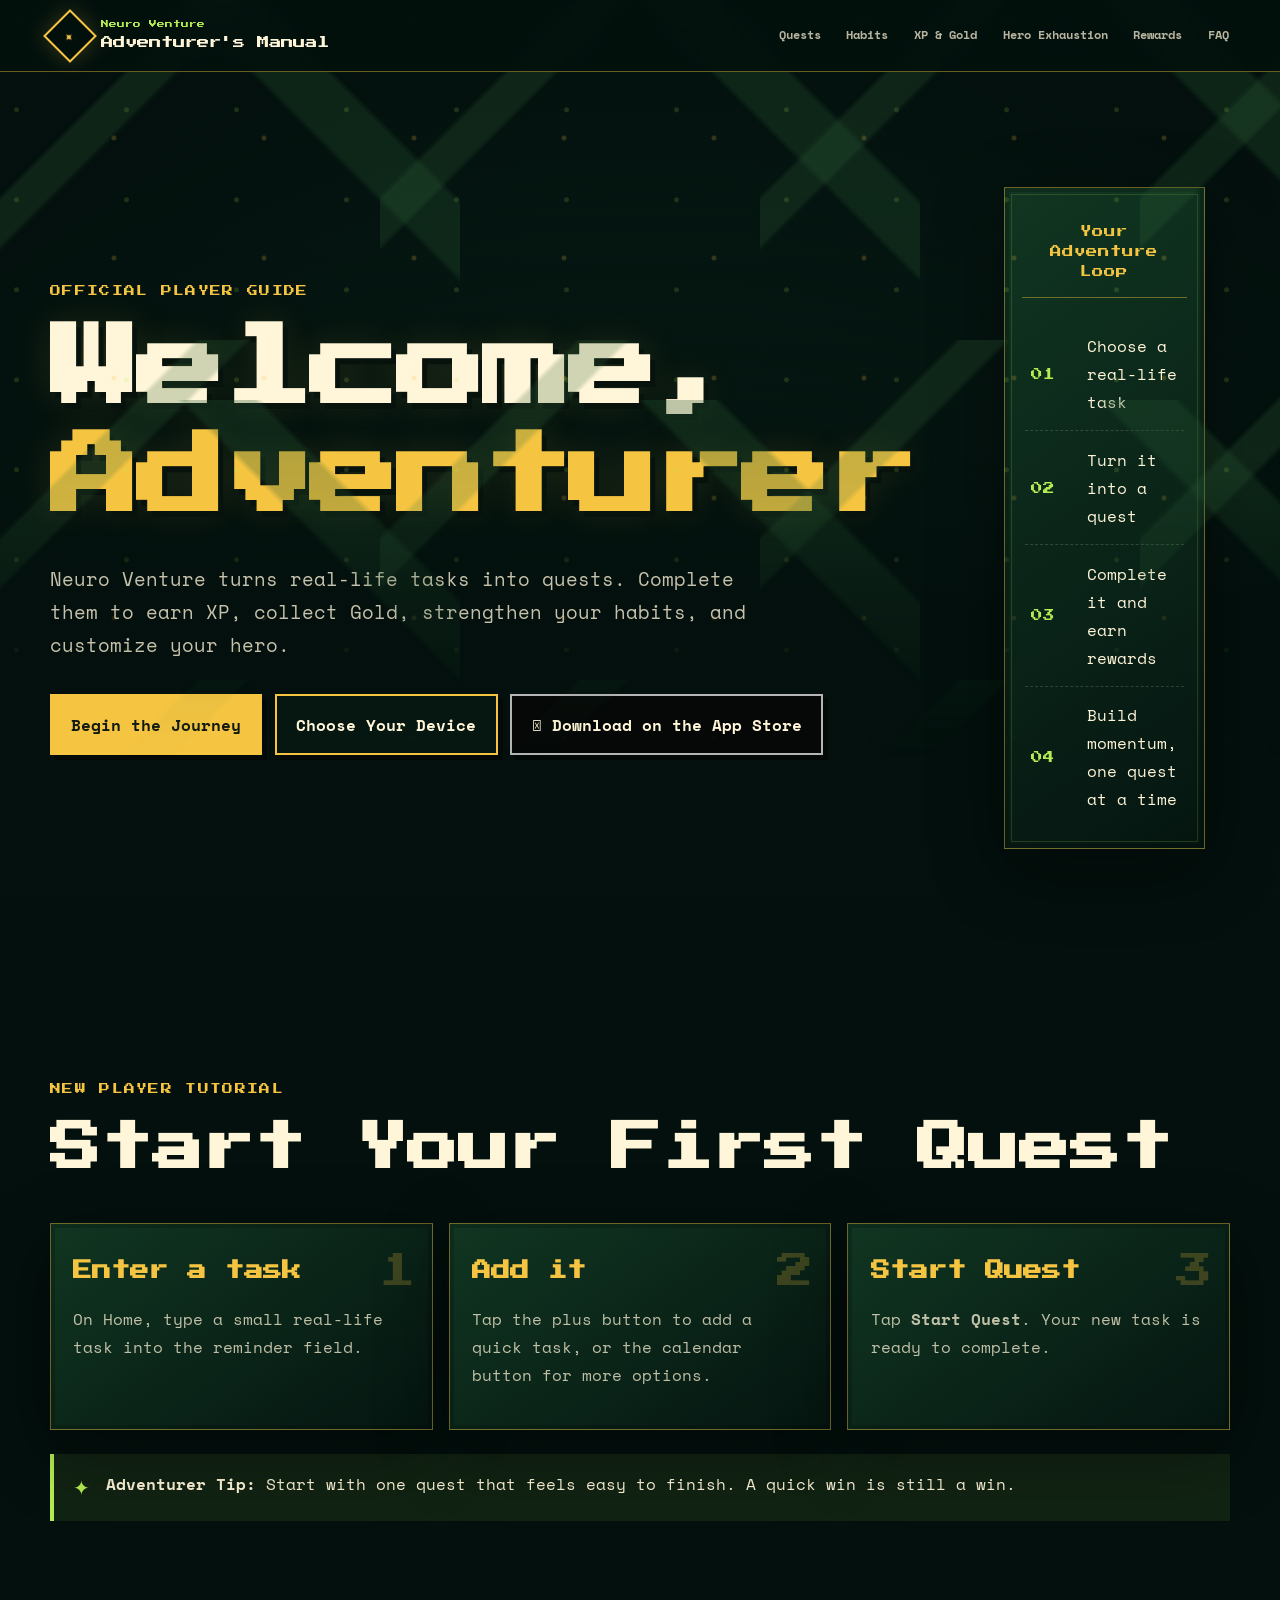
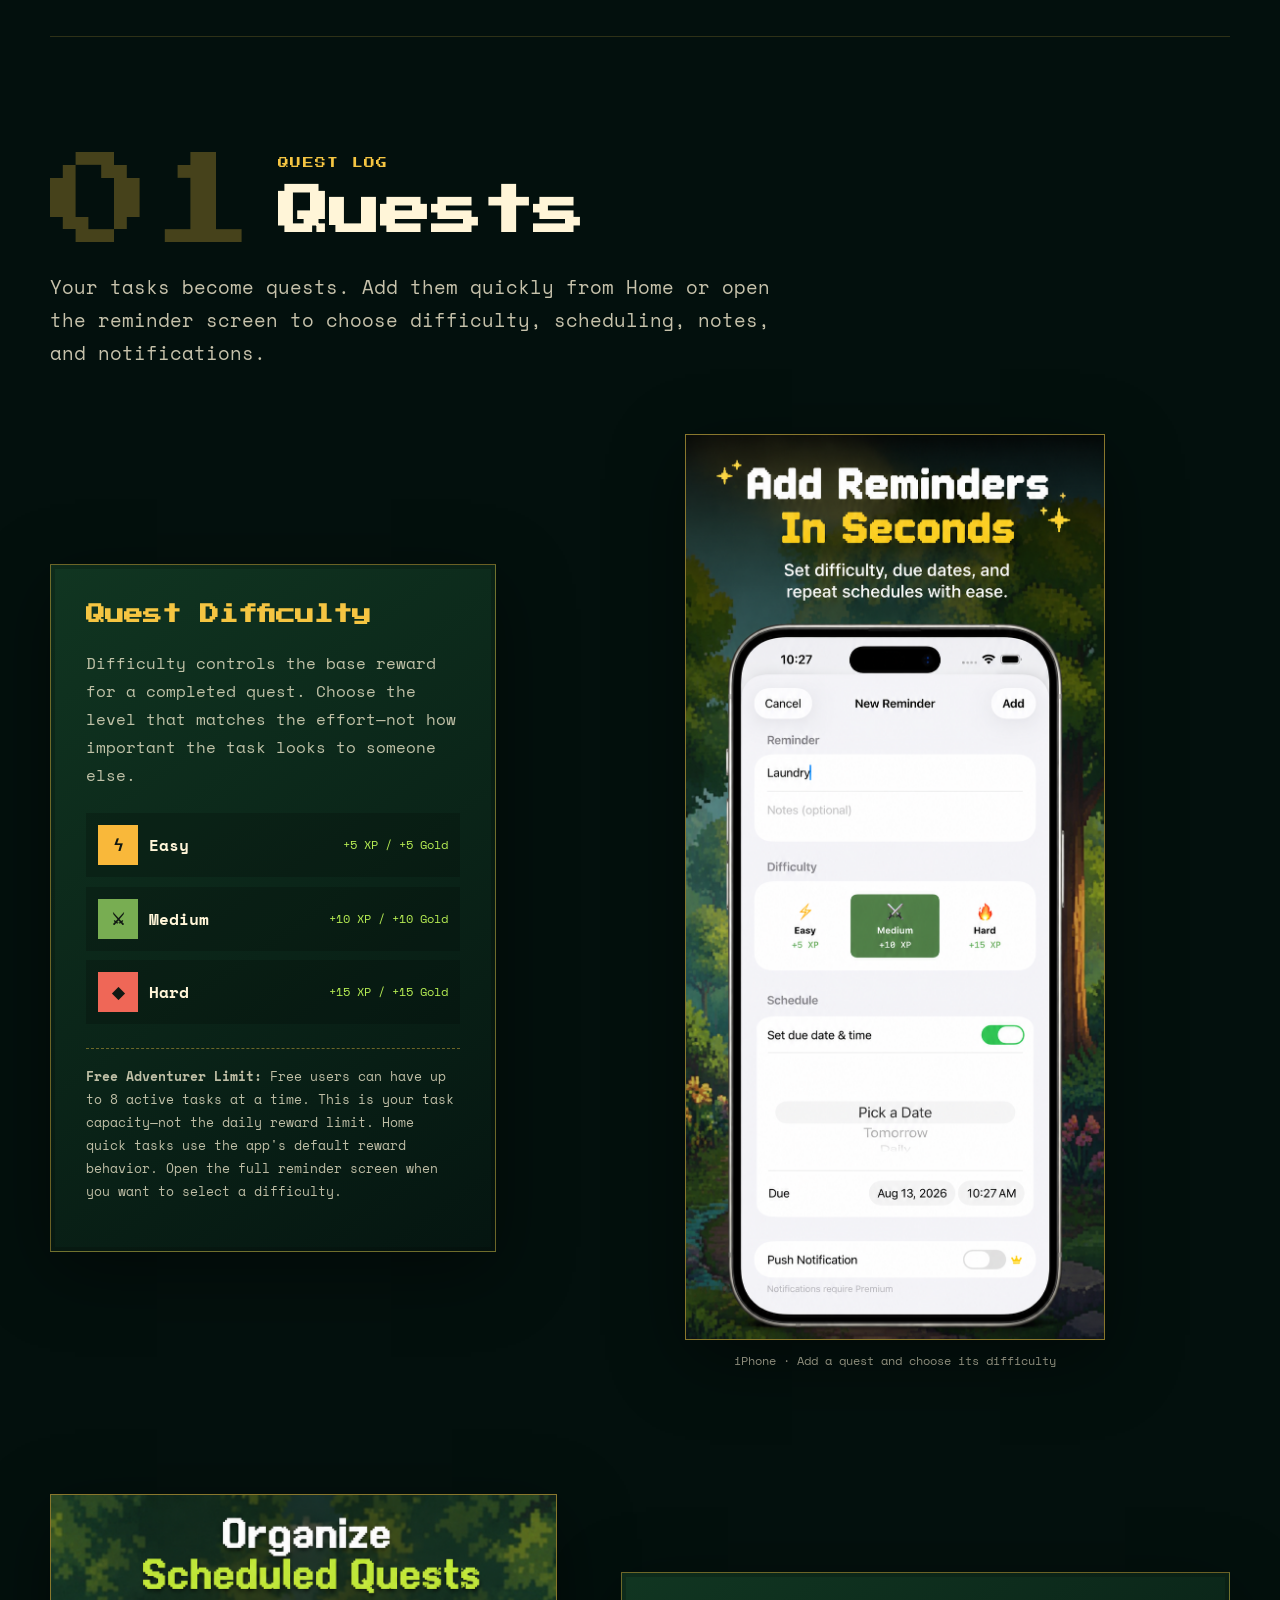
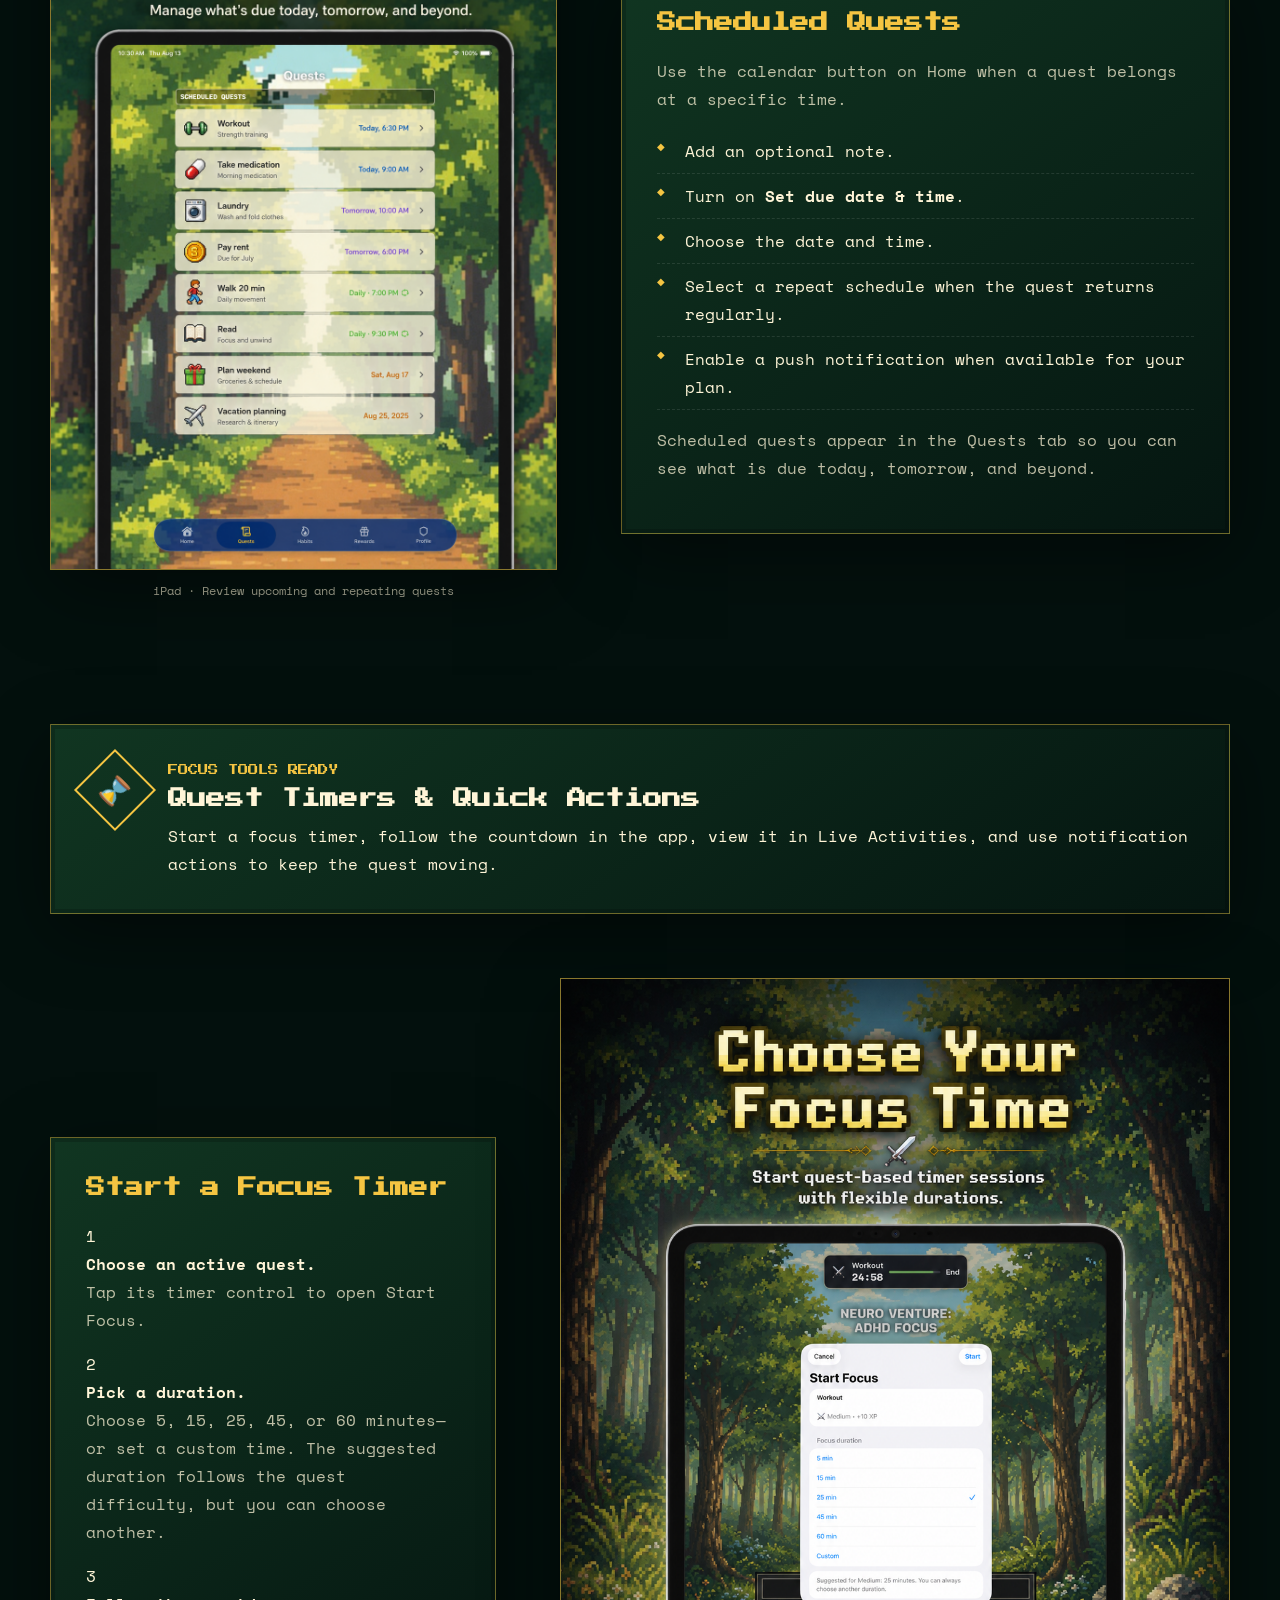
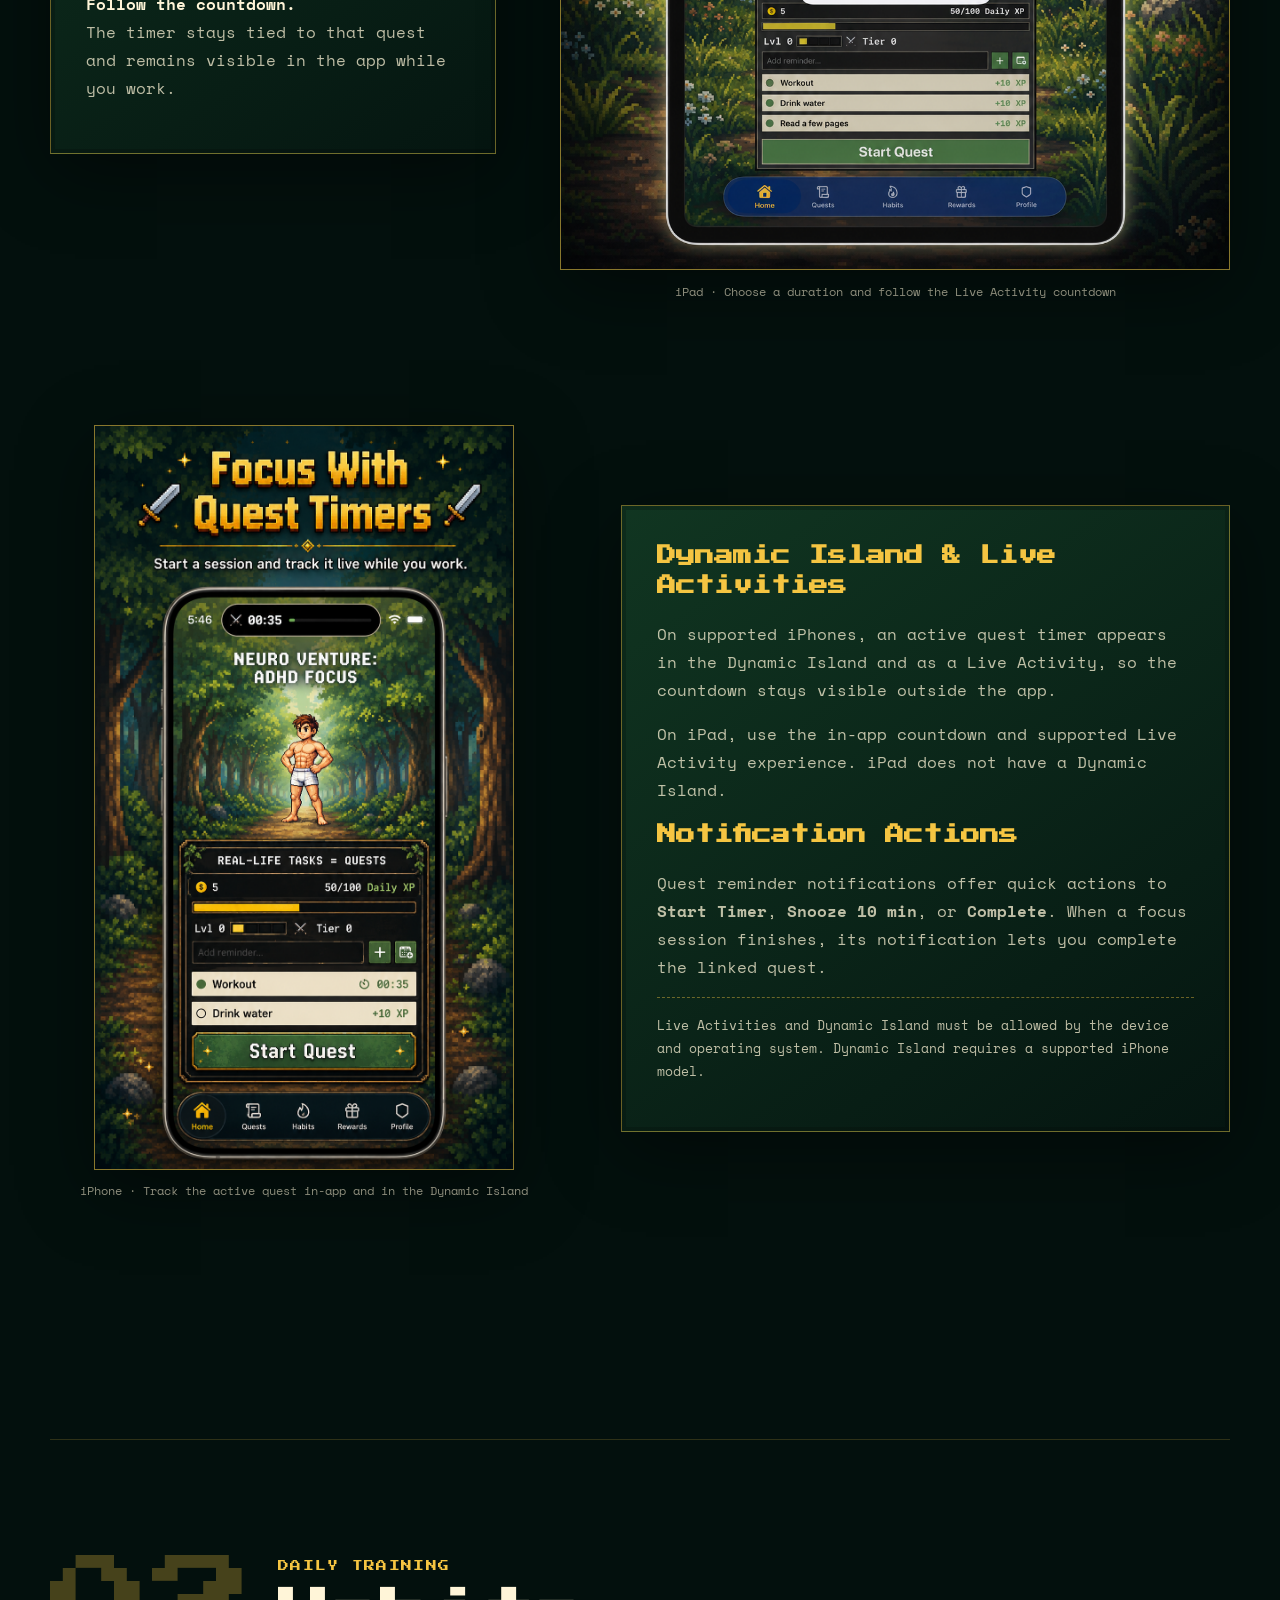
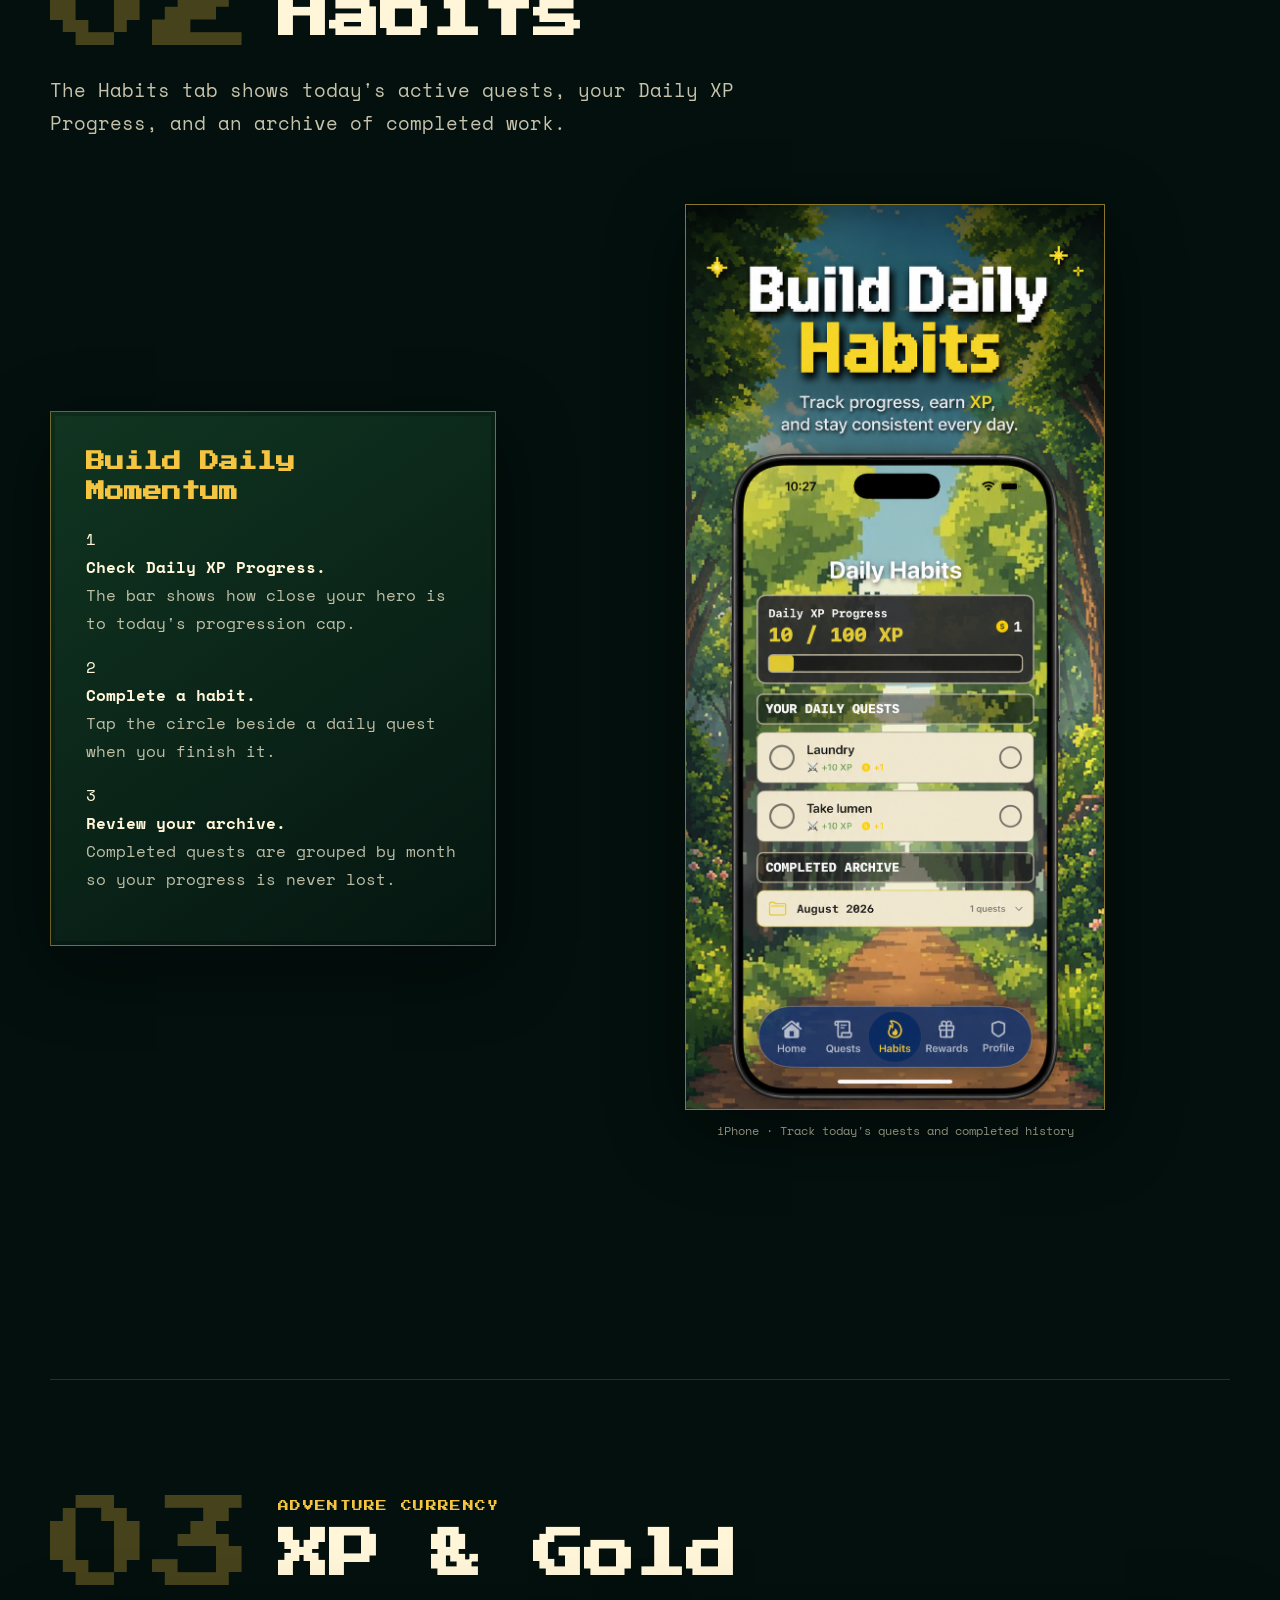
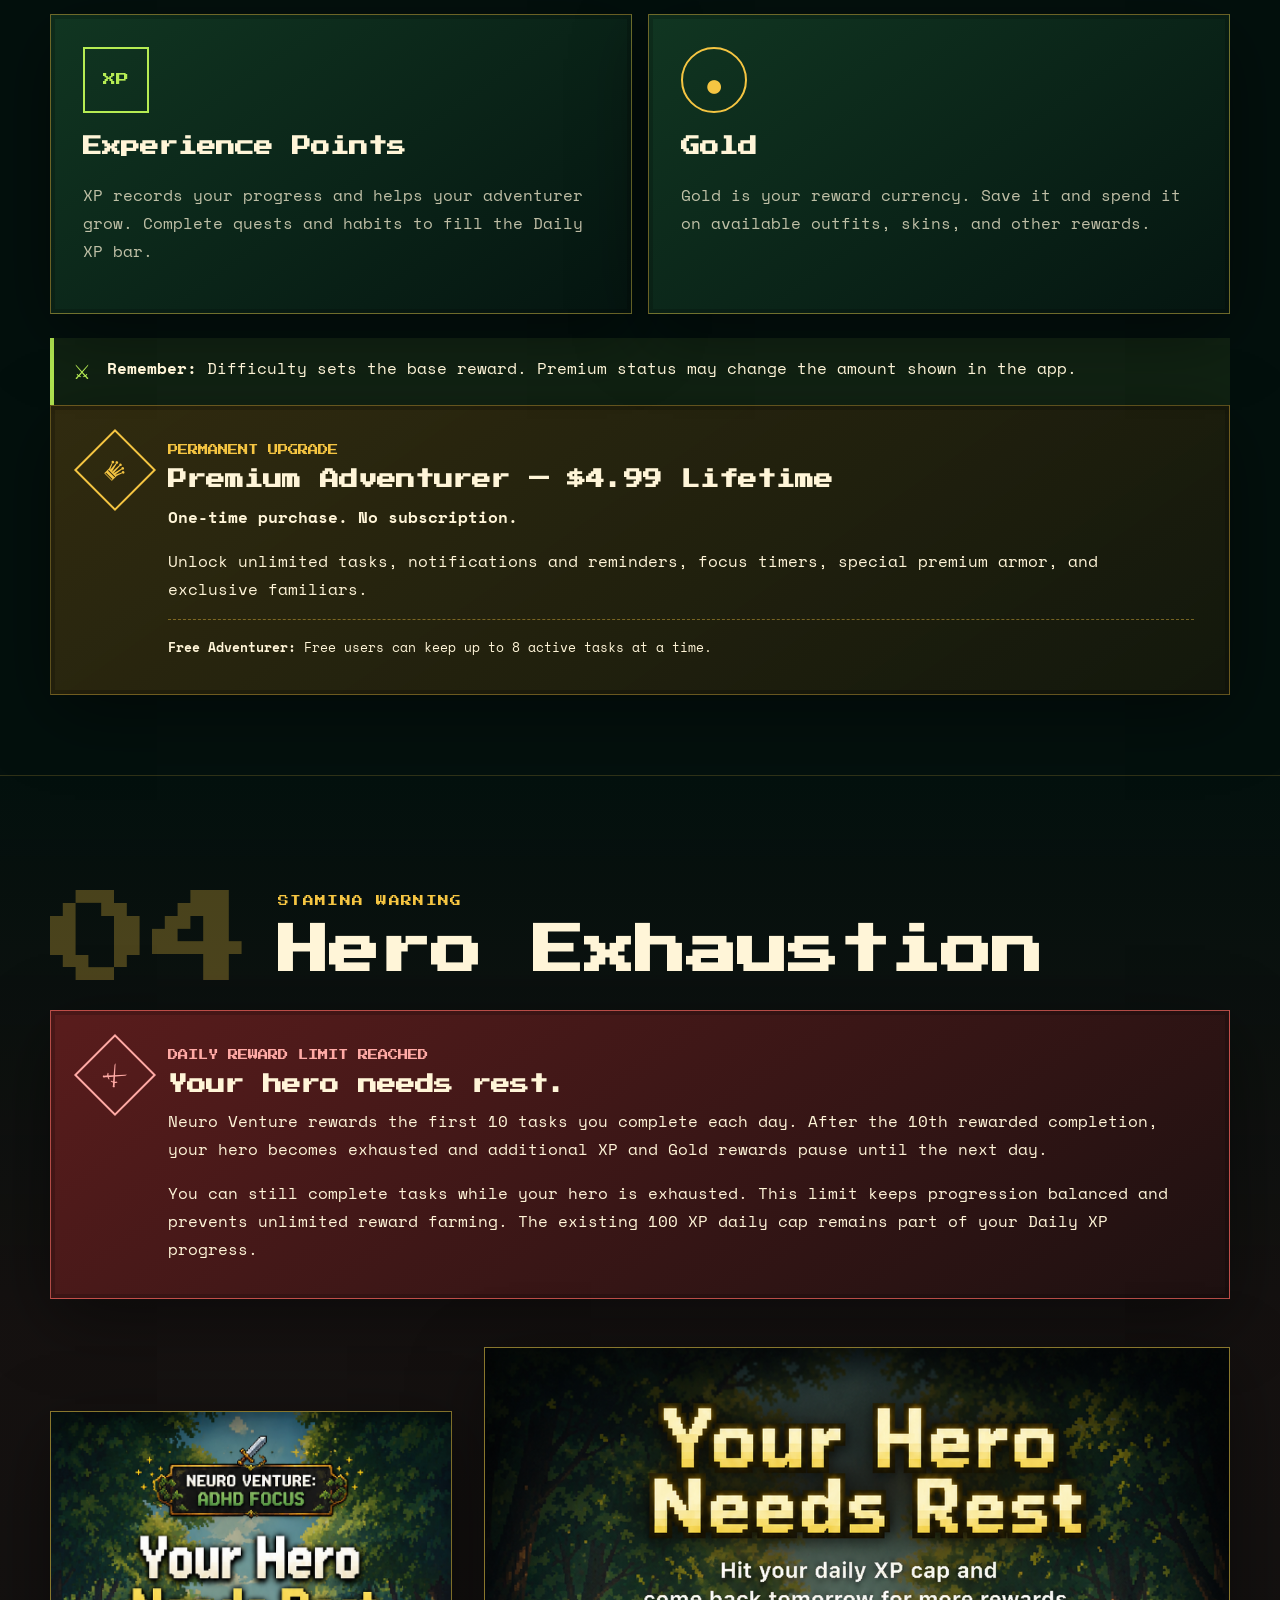
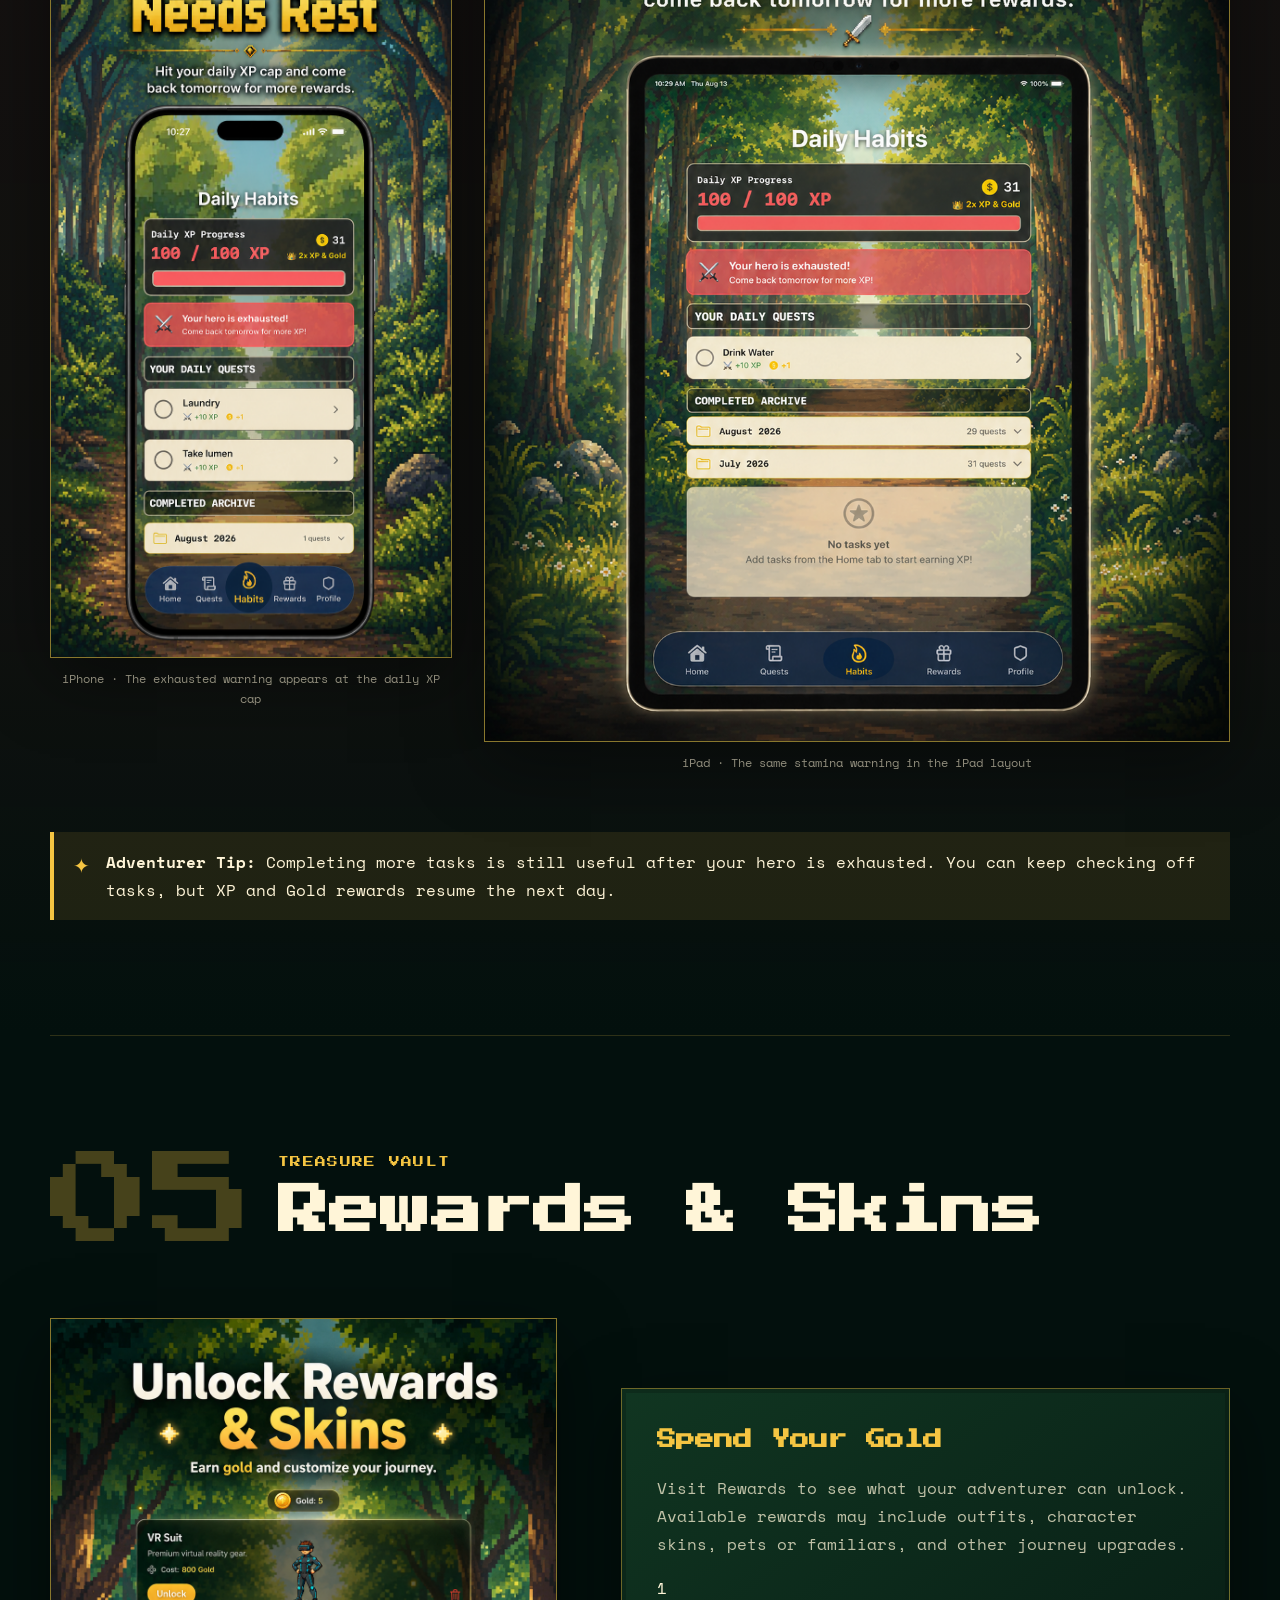
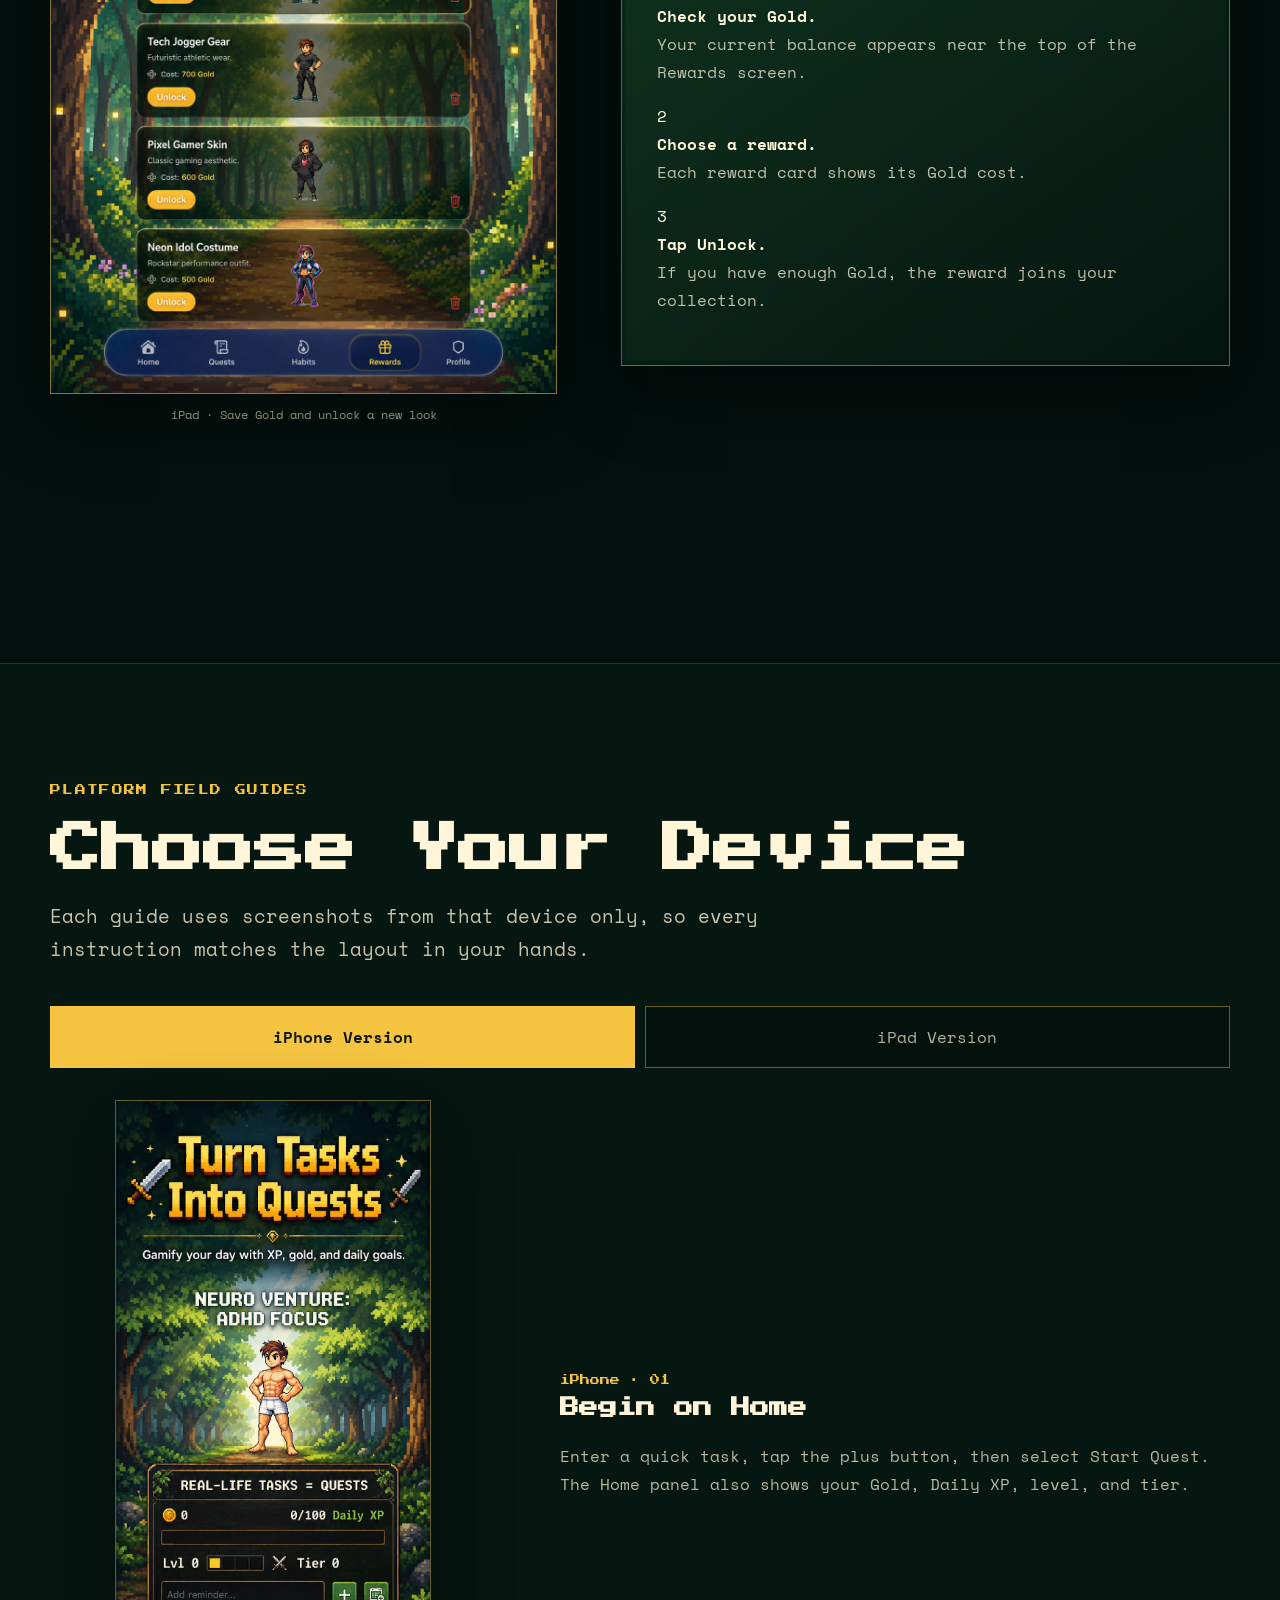
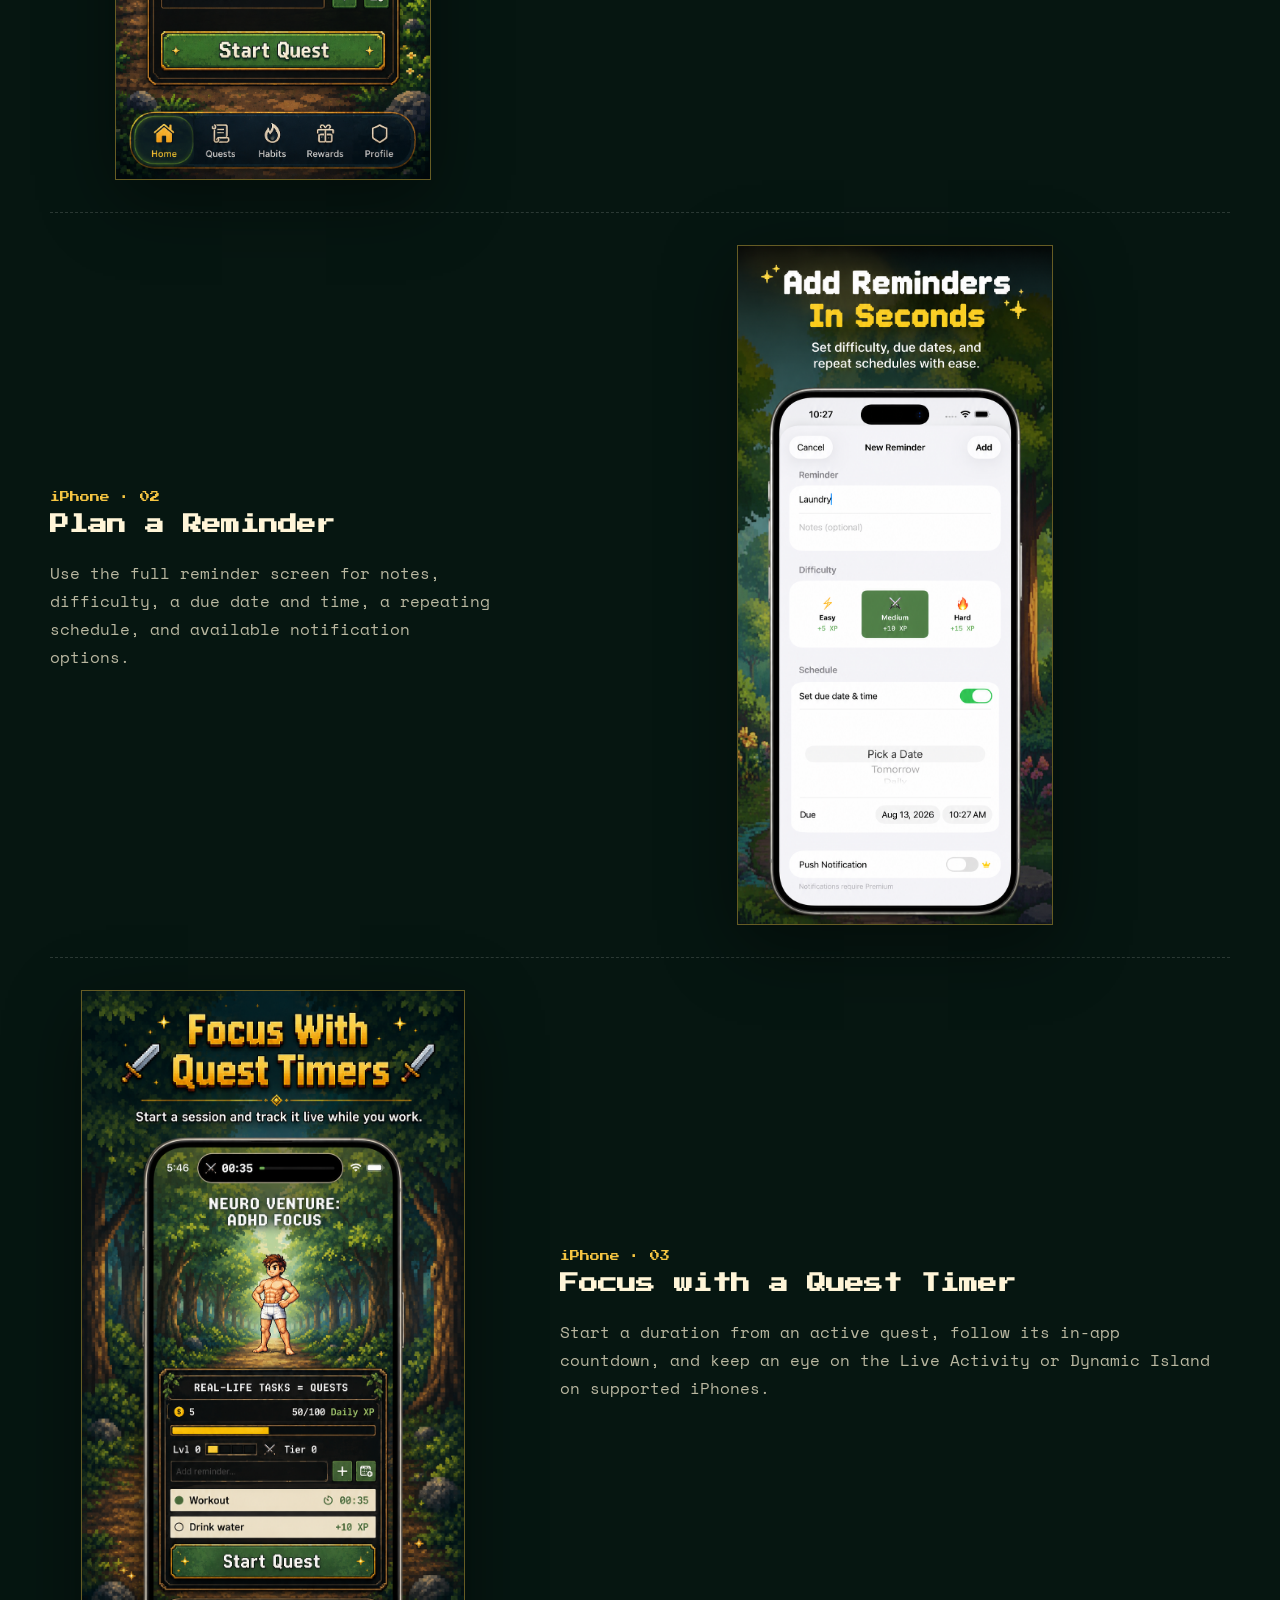
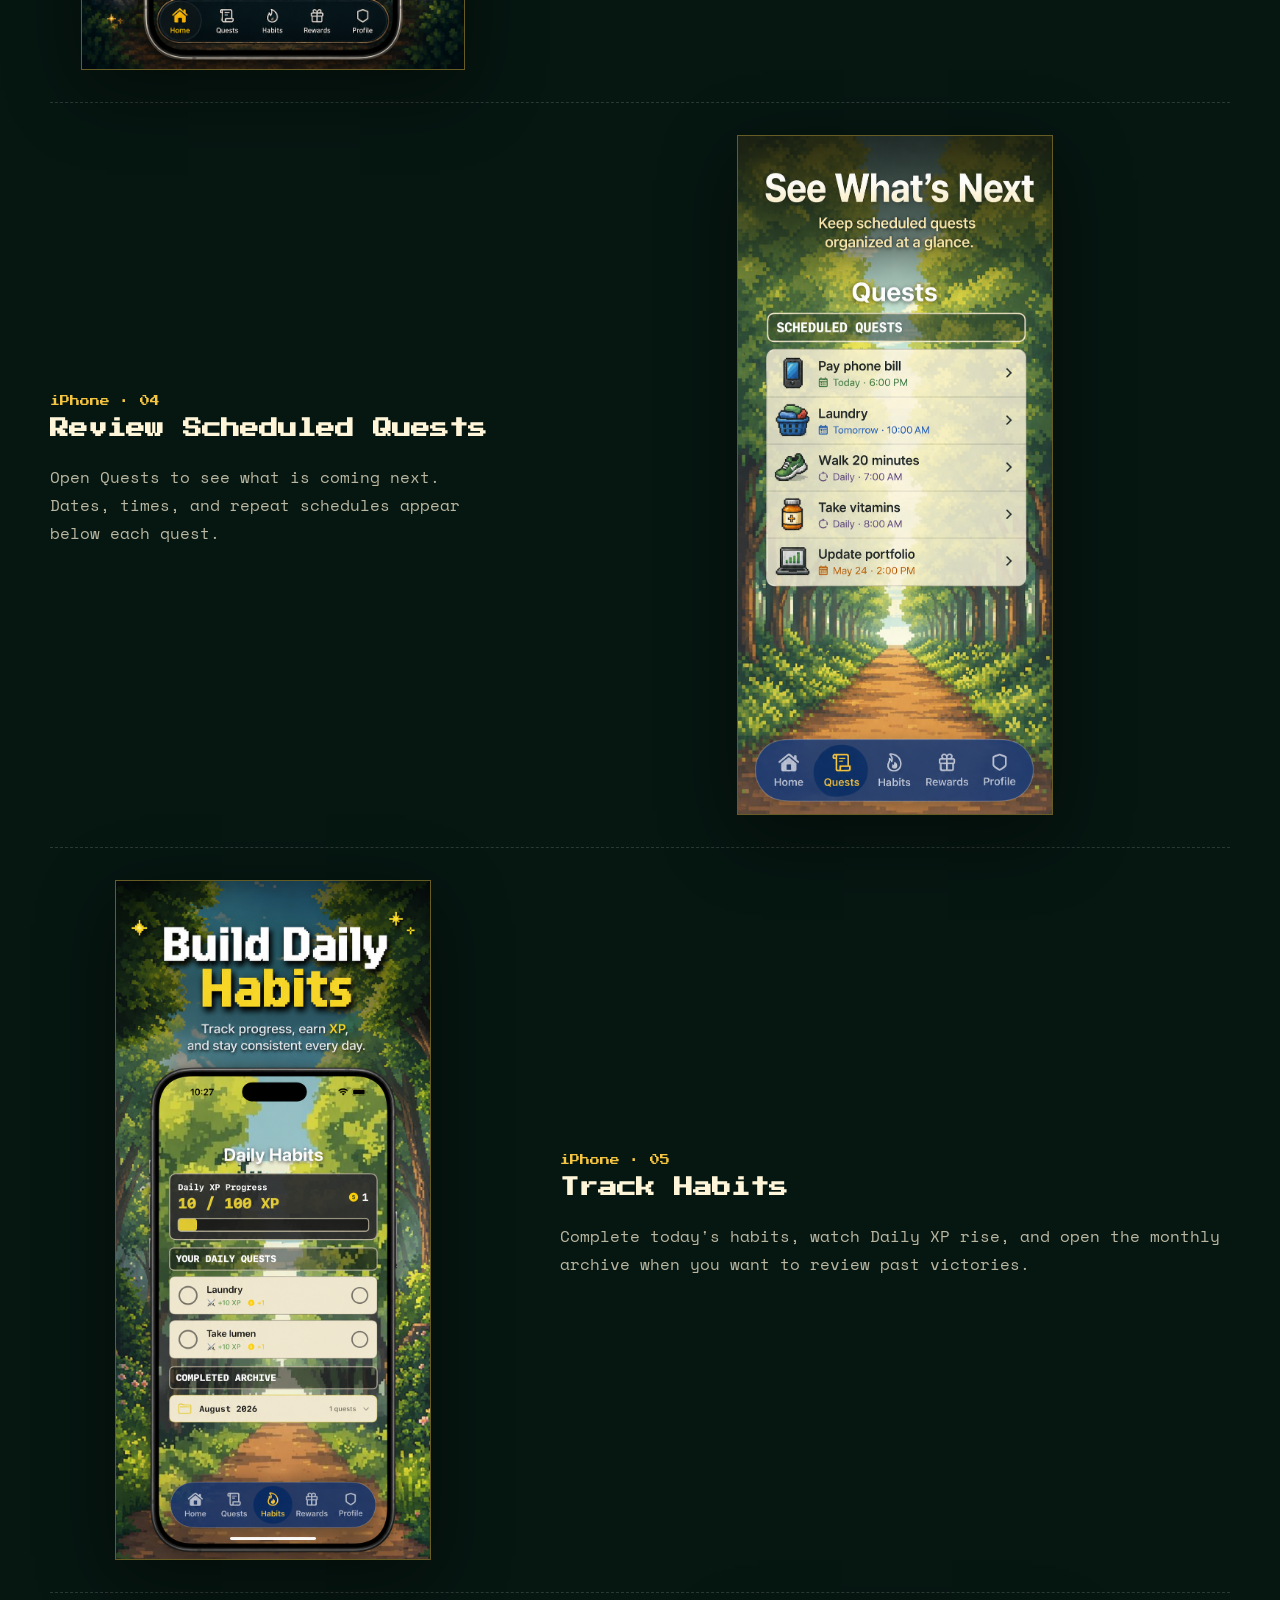
==== commit 1ea65f74: "Add focus timer and Live Activity guide" ====
--- a/Manual/neuro-venture/index.html
+++ b/Manual/neuro-venture/index.html
@@ -107,9 +107,39 @@
         </figure>
       </div>
 
-      <div class="status-panel pending">
+      <div class="status-panel timer-ready">
         <span class="status-icon">⌛</span>
-        <div><p class="status-label">Tutorial Expansion Pending</p><h3>Notifications &amp; Focus Timer</h3><p>The app is still preparing the full field guide for Start Timer, Snooze, Complete, focus sessions, Live Activities, and Dynamic Island. These controls will be documented after the feature and device screenshots are ready.</p></div>
+        <div><p class="status-label">Focus Tools Ready</p><h3>Quest Timers &amp; Quick Actions</h3><p>Start a focus timer, follow the countdown in the app, view it in Live Activities, and use notification actions to keep the quest moving.</p></div>
+      </div>
+
+      <div class="subchapter">
+        <div class="copy-panel">
+          <h3>Start a Focus Timer</h3>
+          <ol class="instruction-list">
+            <li><span>1</span><div><strong>Choose an active quest.</strong><p>Tap its timer control to open Start Focus.</p></div></li>
+            <li><span>2</span><div><strong>Pick a duration.</strong><p>Choose 5, 15, 25, 45, or 60 minutes—or set a custom time. The suggested duration follows the quest difficulty, but you can choose another.</p></div></li>
+            <li><span>3</span><div><strong>Follow the countdown.</strong><p>The timer stays tied to that quest and remains visible in the app while you work.</p></div></li>
+          </ol>
+        </div>
+        <figure class="screenshot-card tablet-shot">
+          <img src="assets/ipad-pro-13/focus-timer.png" alt="Start Focus duration picker and active quest countdown on iPad" loading="lazy">
+          <figcaption>iPad · Choose a duration and follow the Live Activity countdown</figcaption>
+        </figure>
+      </div>
+
+      <div class="subchapter reverse">
+        <div class="copy-panel">
+          <h3>Dynamic Island &amp; Live Activities</h3>
+          <p>On supported iPhones, an active quest timer appears in the Dynamic Island and as a Live Activity, so the countdown stays visible outside the app.</p>
+          <p>On iPad, use the in-app countdown and supported Live Activity experience. iPad does not have a Dynamic Island.</p>
+          <h3>Notification Actions</h3>
+          <p>Quest reminder notifications offer quick actions to <strong>Start Timer</strong>, <strong>Snooze 10 min</strong>, or <strong>Complete</strong>. When a focus session finishes, its notification lets you complete the linked quest.</p>
+          <p class="fine-print">Live Activities and Dynamic Island must be allowed by the device and operating system. Dynamic Island requires a supported iPhone model.</p>
+        </div>
+        <figure class="screenshot-card phone-shot">
+          <img src="assets/iphone-17-pro-max/focus-timer.png" alt="Active Neuro Venture quest countdown in the Dynamic Island and Home screen on iPhone" loading="lazy">
+          <figcaption>iPhone · Track the active quest in-app and in the Dynamic Island</figcaption>
+        </figure>
       </div>
     </section>
 
@@ -199,18 +229,20 @@
       <div id="iphone-guide" class="device-panel" role="tabpanel" aria-labelledby="iphone-tab">
         <article class="device-step"><figure><img src="assets/iphone-17-pro-max/home.png" alt="Neuro Venture Home screen on iPhone" loading="lazy"></figure><div><span>iPhone · 01</span><h3>Begin on Home</h3><p>Enter a quick task, tap the plus button, then select Start Quest. The Home panel also shows your Gold, Daily XP, level, and tier.</p></div></article>
         <article class="device-step"><figure><img src="assets/iphone-17-pro-max/reminder.png" alt="New Reminder screen on iPhone" loading="lazy"></figure><div><span>iPhone · 02</span><h3>Plan a Reminder</h3><p>Use the full reminder screen for notes, difficulty, a due date and time, a repeating schedule, and available notification options.</p></div></article>
-        <article class="device-step"><figure><img src="assets/iphone-17-pro-max/quests.png" alt="Scheduled Quests screen on iPhone" loading="lazy"></figure><div><span>iPhone · 03</span><h3>Review Scheduled Quests</h3><p>Open Quests to see what is coming next. Dates, times, and repeat schedules appear below each quest.</p></div></article>
-        <article class="device-step"><figure><img src="assets/iphone-17-pro-max/habits.png" alt="Daily Habits screen on iPhone" loading="lazy"></figure><div><span>iPhone · 04</span><h3>Track Habits</h3><p>Complete today's habits, watch Daily XP rise, and open the monthly archive when you want to review past victories.</p></div></article>
-        <article class="device-step warning-step"><figure><img src="assets/iphone-17-pro-max/hero-exhaustion.png" alt="Hero Exhaustion state on iPhone" loading="lazy"></figure><div><span>iPhone · 05</span><h3>Rest After 10 Rewarded Tasks</h3><p>After your 10th rewarded task completion of the day, the exhaustion warning appears. You can keep completing tasks, but XP and Gold rewards resume the next day.</p></div></article>
+        <article class="device-step"><figure><img src="assets/iphone-17-pro-max/focus-timer.png" alt="Active quest countdown and Dynamic Island timer on iPhone" loading="lazy"></figure><div><span>iPhone · 03</span><h3>Focus with a Quest Timer</h3><p>Start a duration from an active quest, follow its in-app countdown, and keep an eye on the Live Activity or Dynamic Island on supported iPhones.</p></div></article>
+        <article class="device-step"><figure><img src="assets/iphone-17-pro-max/quests.png" alt="Scheduled Quests screen on iPhone" loading="lazy"></figure><div><span>iPhone · 04</span><h3>Review Scheduled Quests</h3><p>Open Quests to see what is coming next. Dates, times, and repeat schedules appear below each quest.</p></div></article>
+        <article class="device-step"><figure><img src="assets/iphone-17-pro-max/habits.png" alt="Daily Habits screen on iPhone" loading="lazy"></figure><div><span>iPhone · 05</span><h3>Track Habits</h3><p>Complete today's habits, watch Daily XP rise, and open the monthly archive when you want to review past victories.</p></div></article>
+        <article class="device-step warning-step"><figure><img src="assets/iphone-17-pro-max/hero-exhaustion.png" alt="Hero Exhaustion state on iPhone" loading="lazy"></figure><div><span>iPhone · 06</span><h3>Rest After 10 Rewarded Tasks</h3><p>After your 10th rewarded task completion of the day, the exhaustion warning appears. You can keep completing tasks, but XP and Gold rewards resume the next day.</p></div></article>
       </div>
 
       <div id="ipad-guide" class="device-panel" role="tabpanel" aria-labelledby="ipad-tab" hidden>
         <article class="device-step"><figure><img src="assets/ipad-pro-13/home.png" alt="Neuro Venture Home screen on iPad" loading="lazy"></figure><div><span>iPad · 01</span><h3>Begin on Home</h3><p>Choose your task, add it to the panel, and start the quest from the spacious iPad Home layout.</p></div></article>
         <article class="device-step"><figure><img src="assets/ipad-pro-13/reminder.png" alt="New Reminder screen on iPad" loading="lazy"></figure><div><span>iPad · 02</span><h3>Plan a Reminder</h3><p>Add details, choose a difficulty, and set a schedule using the iPad reminder sheet.</p></div></article>
-        <article class="device-step"><figure><img src="assets/ipad-pro-13/quests.png" alt="Scheduled Quests screen on iPad" loading="lazy"></figure><div><span>iPad · 03</span><h3>Review Scheduled Quests</h3><p>The wider quest log keeps names, notes, and due times visible at a glance.</p></div></article>
-        <article class="device-step"><figure><img src="assets/ipad-pro-13/habits.png" alt="Daily Habits and XP tracking screen on iPad" loading="lazy"></figure><div><span>iPad · 04</span><h3>Track Habits &amp; XP</h3><p>Use Daily XP Progress to follow momentum, complete habits, and review the completed archive.</p></div></article>
-        <article class="device-step warning-step"><figure><img src="assets/ipad-pro-13/hero-exhaustion.png" alt="Hero Exhaustion state on iPad" loading="lazy"></figure><div><span>iPad · 05</span><h3>Rest After 10 Rewarded Tasks</h3><p>The iPad shows the same exhaustion status after 10 rewarded completions. You can keep completing tasks, while XP and Gold rewards return the next day.</p></div></article>
-        <article class="device-step"><figure><img src="assets/ipad-pro-13/rewards.png" alt="Rewards and Skins screen on iPad" loading="lazy"></figure><div><span>iPad · 06</span><h3>Unlock Rewards</h3><p>Compare reward costs, choose your next goal, and spend saved Gold when you are ready.</p></div></article>
+        <article class="device-step"><figure><img src="assets/ipad-pro-13/focus-timer.png" alt="Start Focus duration picker and active countdown on iPad" loading="lazy"></figure><div><span>iPad · 03</span><h3>Choose Your Focus Time</h3><p>Select a suggested or custom duration, then follow the in-app countdown and supported Live Activity. iPad does not use Dynamic Island.</p></div></article>
+        <article class="device-step"><figure><img src="assets/ipad-pro-13/quests.png" alt="Scheduled Quests screen on iPad" loading="lazy"></figure><div><span>iPad · 04</span><h3>Review Scheduled Quests</h3><p>The wider quest log keeps names, notes, and due times visible at a glance.</p></div></article>
+        <article class="device-step"><figure><img src="assets/ipad-pro-13/habits.png" alt="Daily Habits and XP tracking screen on iPad" loading="lazy"></figure><div><span>iPad · 05</span><h3>Track Habits &amp; XP</h3><p>Use Daily XP Progress to follow momentum, complete habits, and review the completed archive.</p></div></article>
+        <article class="device-step warning-step"><figure><img src="assets/ipad-pro-13/hero-exhaustion.png" alt="Hero Exhaustion state on iPad" loading="lazy"></figure><div><span>iPad · 06</span><h3>Rest After 10 Rewarded Tasks</h3><p>The iPad shows the same exhaustion status after 10 rewarded completions. You can keep completing tasks, while XP and Gold rewards return the next day.</p></div></article>
+        <article class="device-step"><figure><img src="assets/ipad-pro-13/rewards.png" alt="Rewards and Skins screen on iPad" loading="lazy"></figure><div><span>iPad · 07</span><h3>Unlock Rewards</h3><p>Compare reward costs, choose your next goal, and spend saved Gold when you are ready.</p></div></article>
       </div>
     </section>
 
@@ -233,9 +265,9 @@
         <details><summary>How do I change difficulty?</summary><p>Open the full Add Reminder screen and choose Easy, Medium, or Hard before adding the quest.</p></details>
         <details><summary>How do I schedule a reminder?</summary><p>Tap the calendar button on Home, turn on Set due date &amp; time, then select the date, time, and optional repeat schedule.</p></details>
         <details><summary>How do I enable notifications?</summary><p>Allow notifications in iOS Settings and enable the notification option when scheduling an eligible quest. Notification features may require Premium.</p></details>
-        <details><summary>How do I snooze a notification?</summary><p>This tutorial is pending until the notification-action experience is finalized and documented with working screenshots.</p></details>
-        <details><summary>How do I start a focus timer?</summary><p>The Focus Timer tutorial is coming in a future Manual update after the finished experience and screenshots are ready.</p></details>
-        <details><summary>Why isn't Dynamic Island showing?</summary><p>Dynamic Island and Live Activity support are not currently documented as available. This guide will be updated only after those features are finished.</p></details>
+        <details><summary>How do I snooze a notification?</summary><p>Press and hold the quest reminder notification to reveal its actions, then choose Snooze 10 min. Notification presentation can vary by iOS or iPadOS version and device settings.</p></details>
+        <details><summary>How do I start a focus timer?</summary><p>Open an active quest and tap its timer control. Choose a suggested duration or Custom, then tap Start. The countdown remains tied to that quest.</p></details>
+        <details><summary>Why isn't Dynamic Island showing?</summary><p>Dynamic Island requires a supported iPhone, an active focus session, and Live Activities enabled in device settings. On iPad, use the in-app countdown and supported Live Activity experience instead; iPad does not have Dynamic Island.</p></details>
       </div>
     </section>
 
--- a/Manual/neuro-venture/manual.css
+++ b/Manual/neuro-venture/manual.css
@@ -175,6 +175,7 @@
 .device-tabs button { flex: 1; padding: 1rem; color: rgba(255,245,216,.7); background: rgba(0,0,0,.25); border: 1px solid var(--border); cursor: pointer; }
 .device-tabs button[aria-selected="true"] { color: var(--ink); background: var(--gold); font-weight: 700; }
 .device-panel { display: grid; gap: 2rem; }
+.device-panel { scroll-margin-top: 88px; }
 .device-step { display: grid; grid-template-columns: minmax(240px,.8fr) 1.2fr; align-items: center; gap: clamp(1.5rem,5vw,5rem); padding-bottom: 2rem; border-bottom: 1px dashed rgba(255,255,255,.15); }
 .device-step:nth-child(even) figure { order: 2; }
 .device-step figure { margin: 0; }
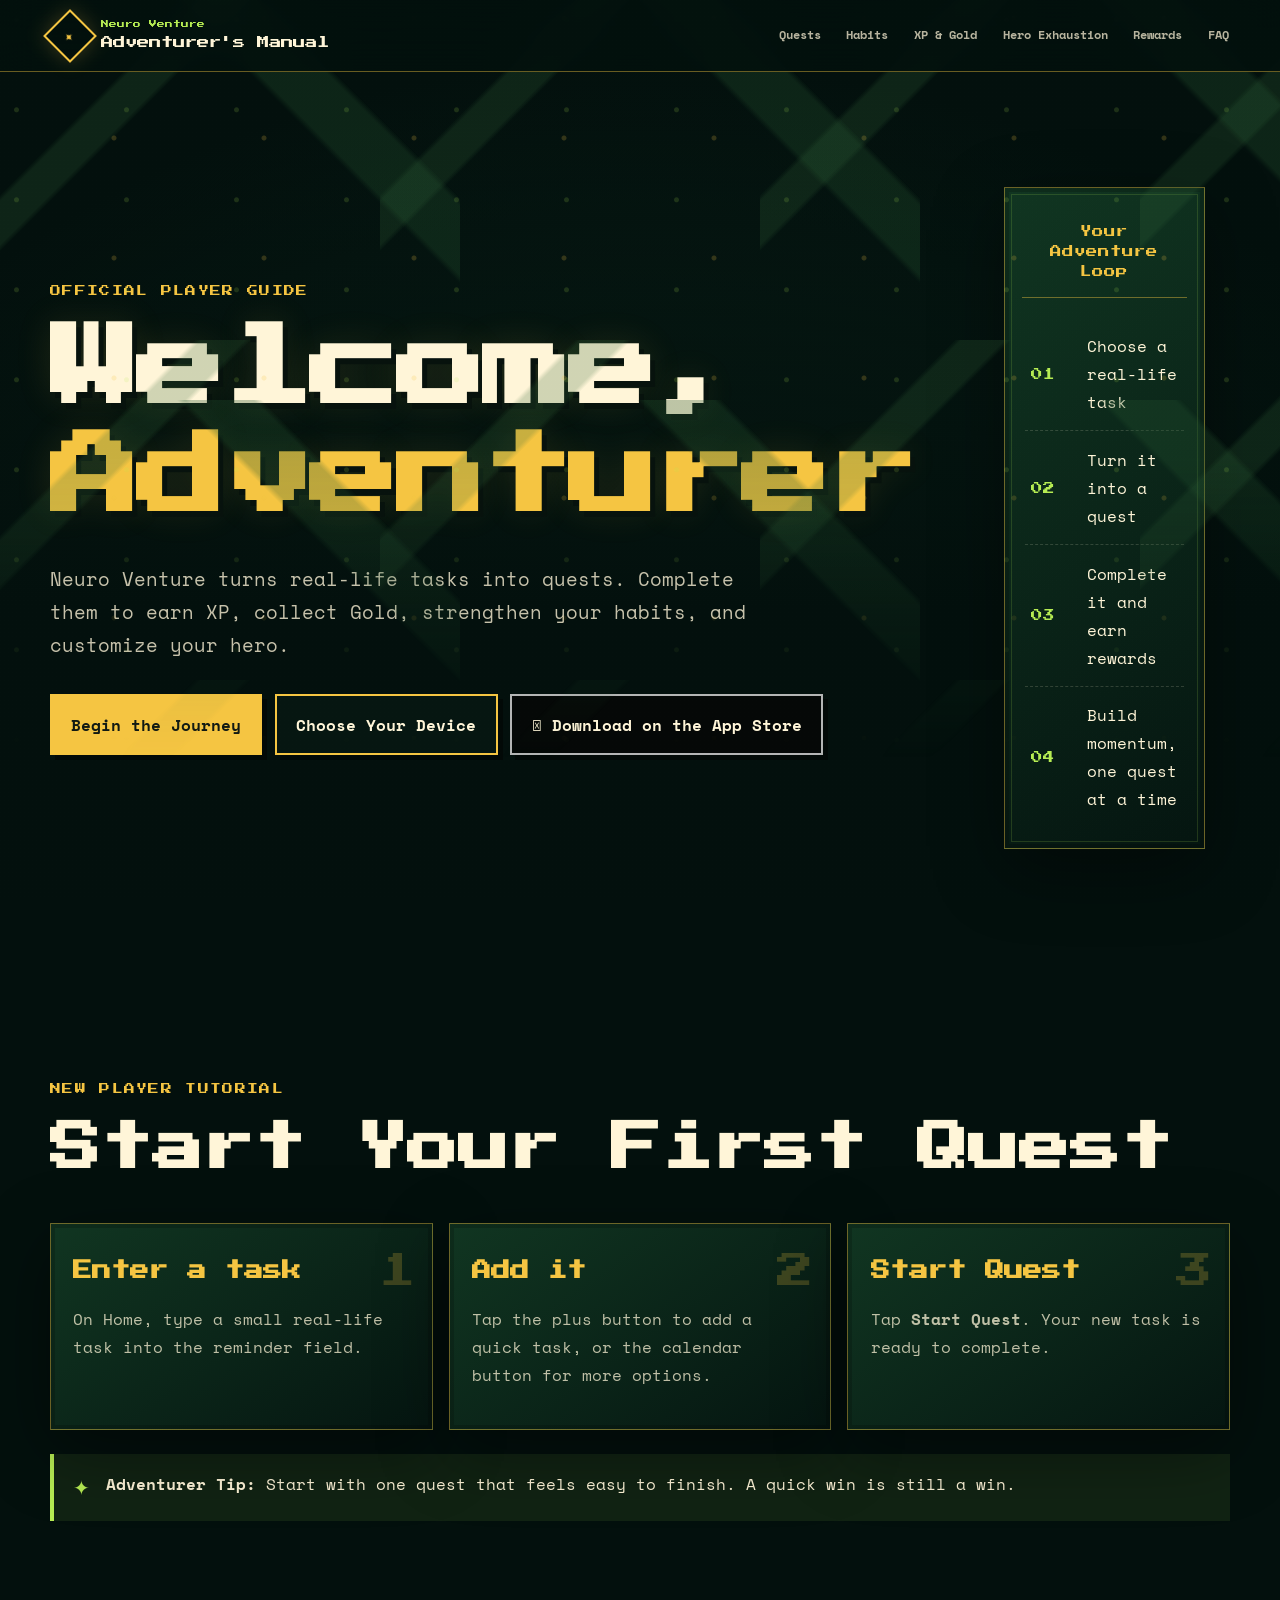
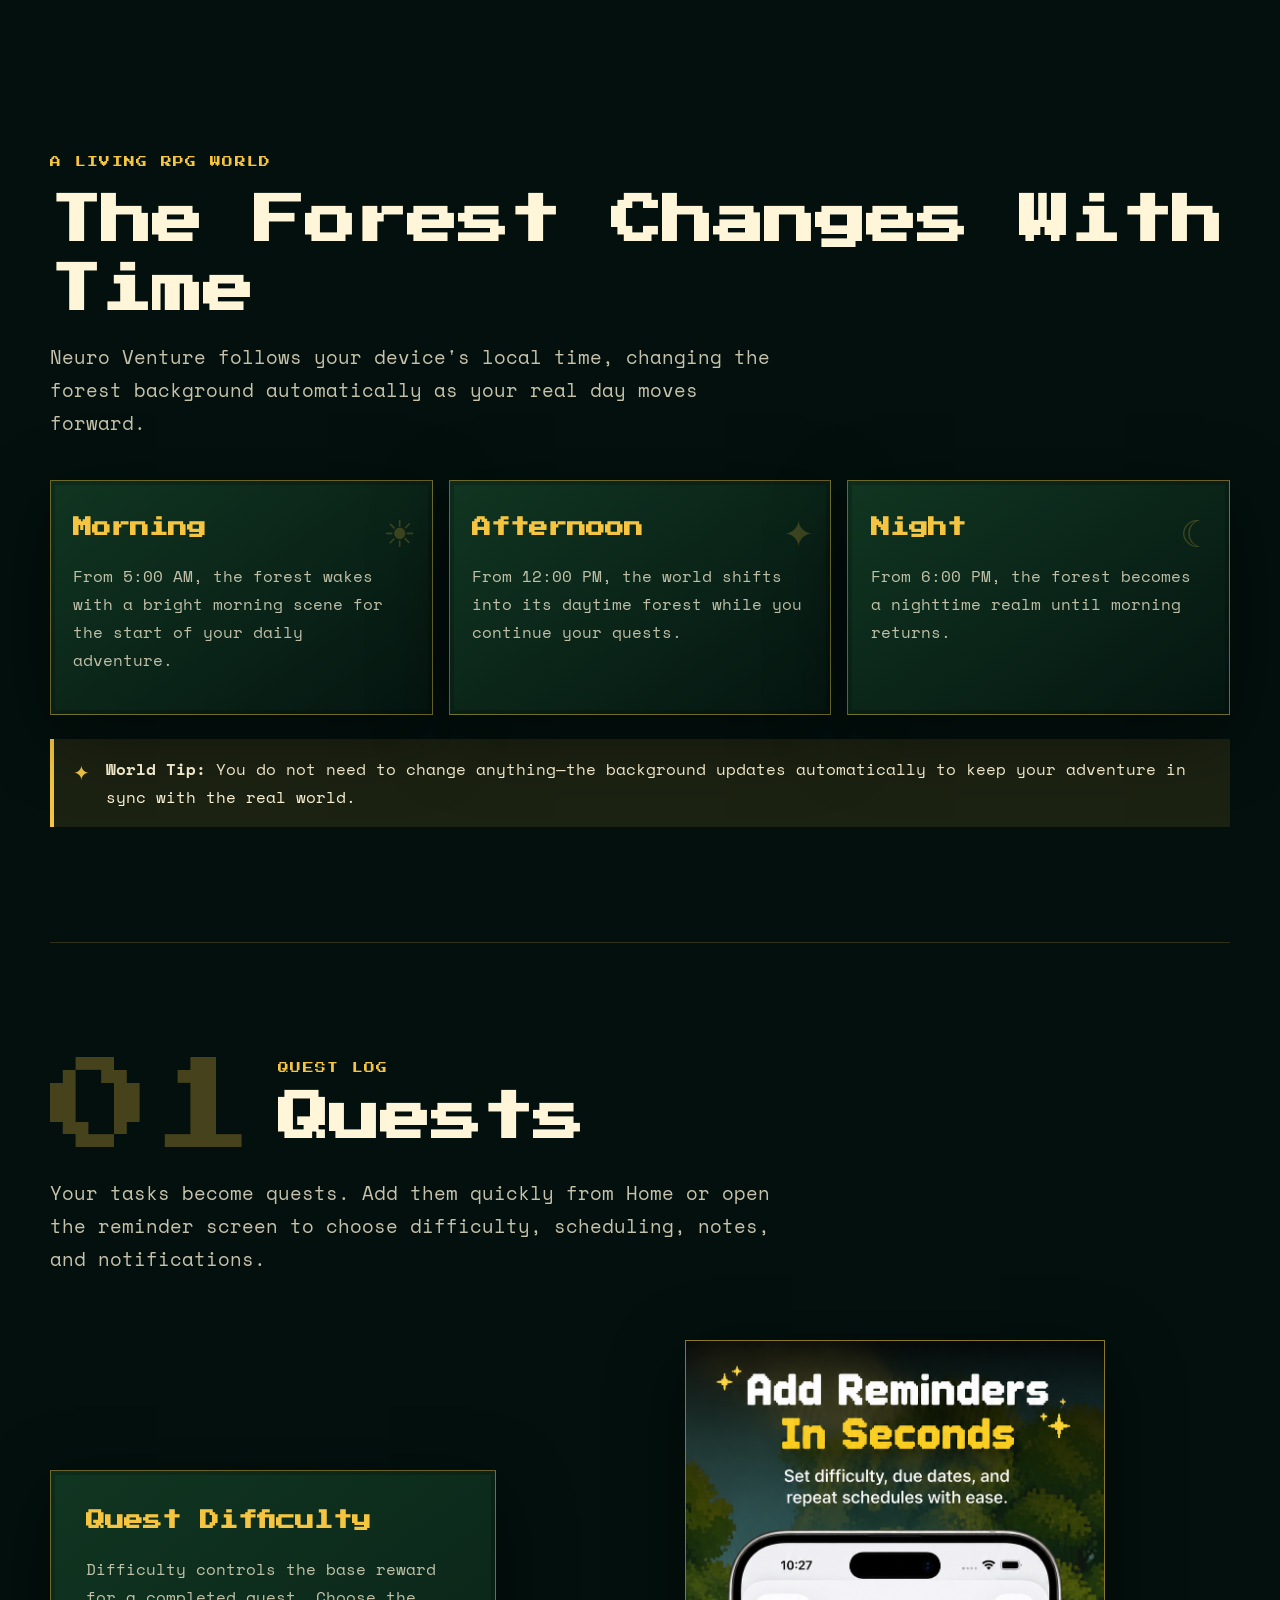
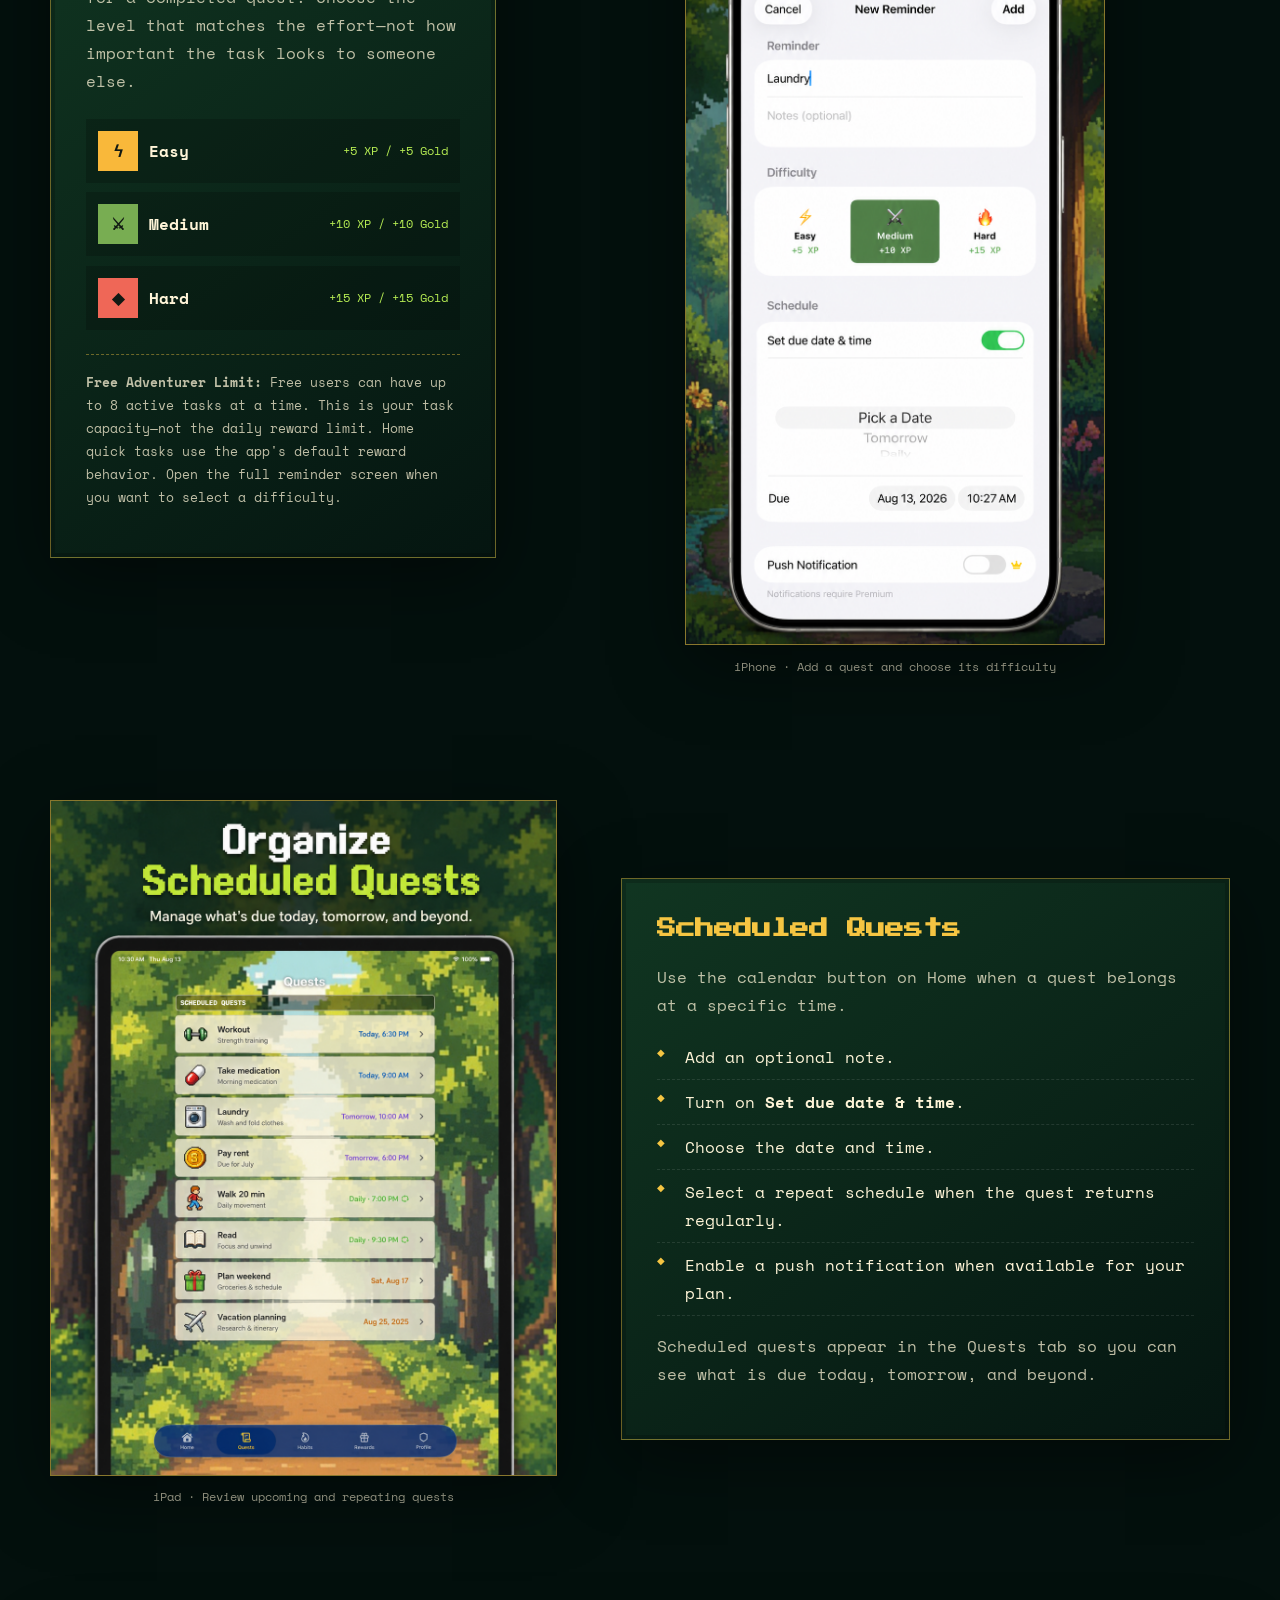
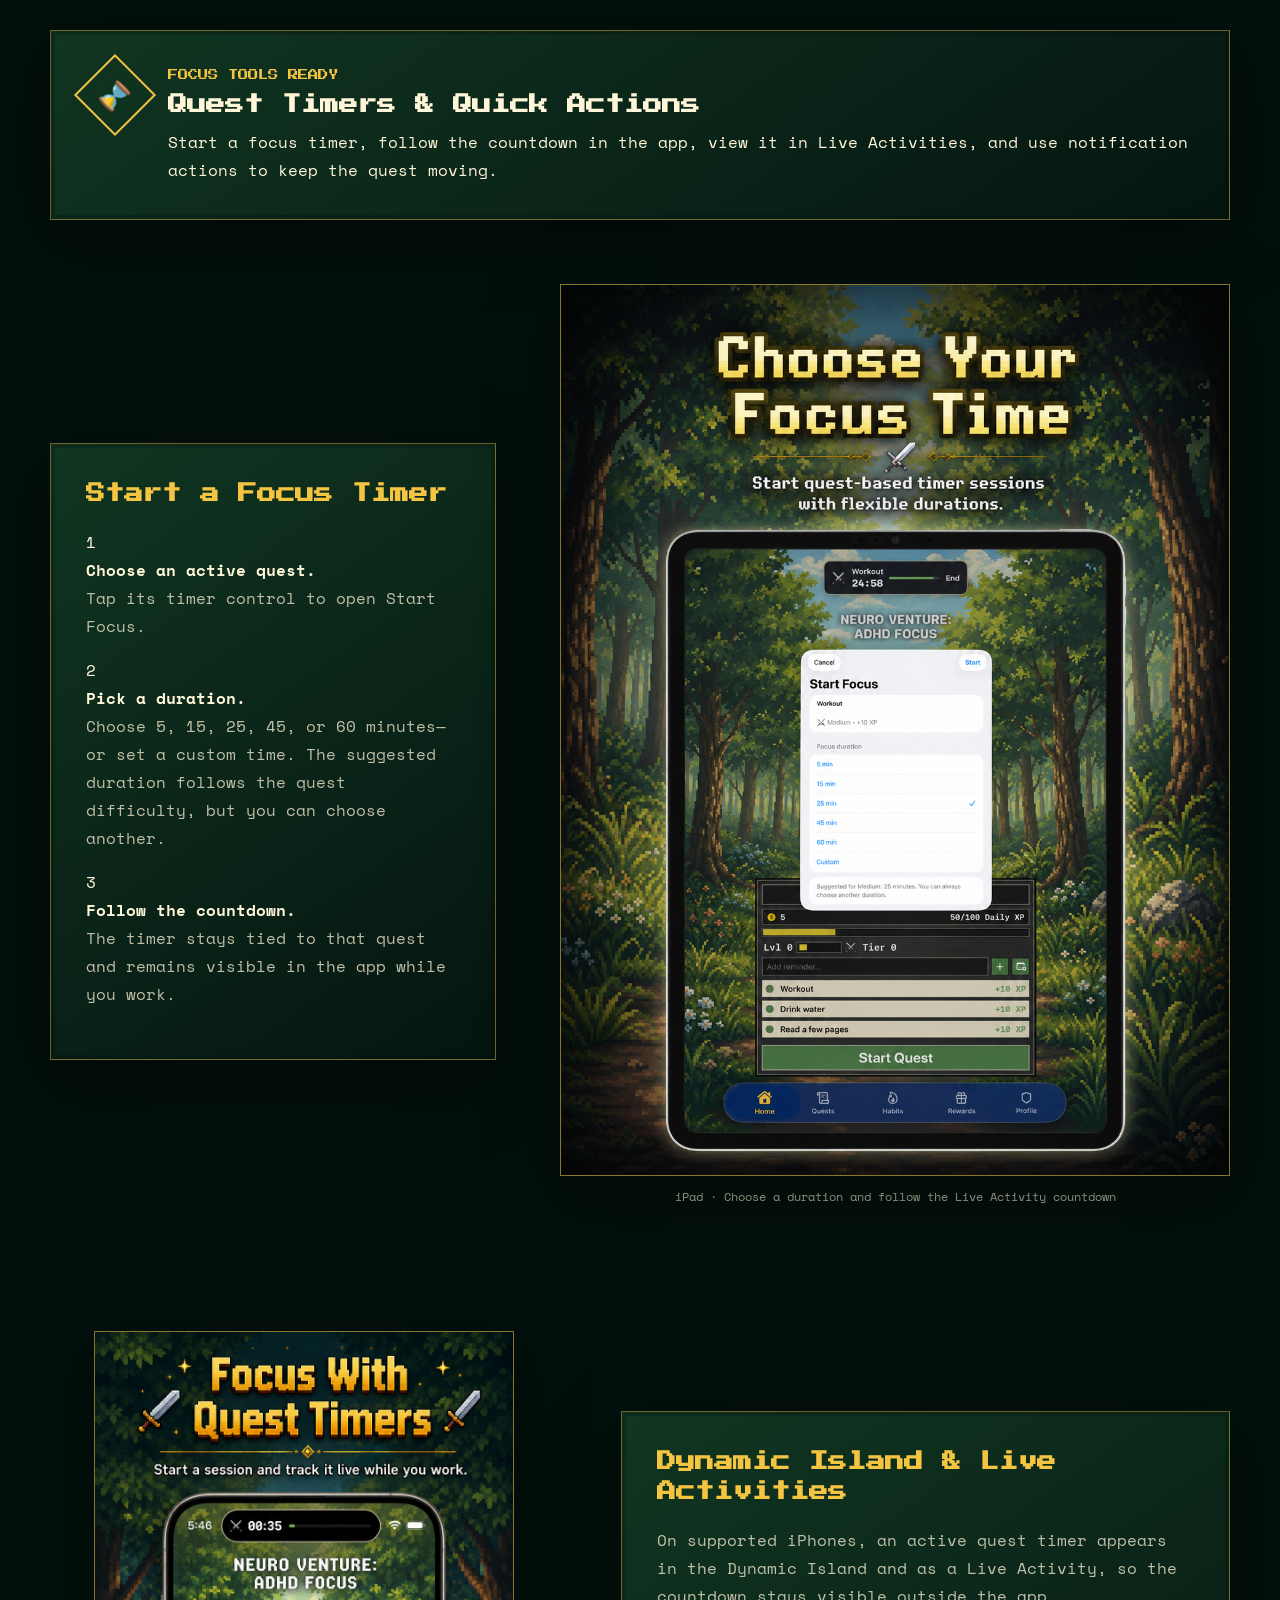
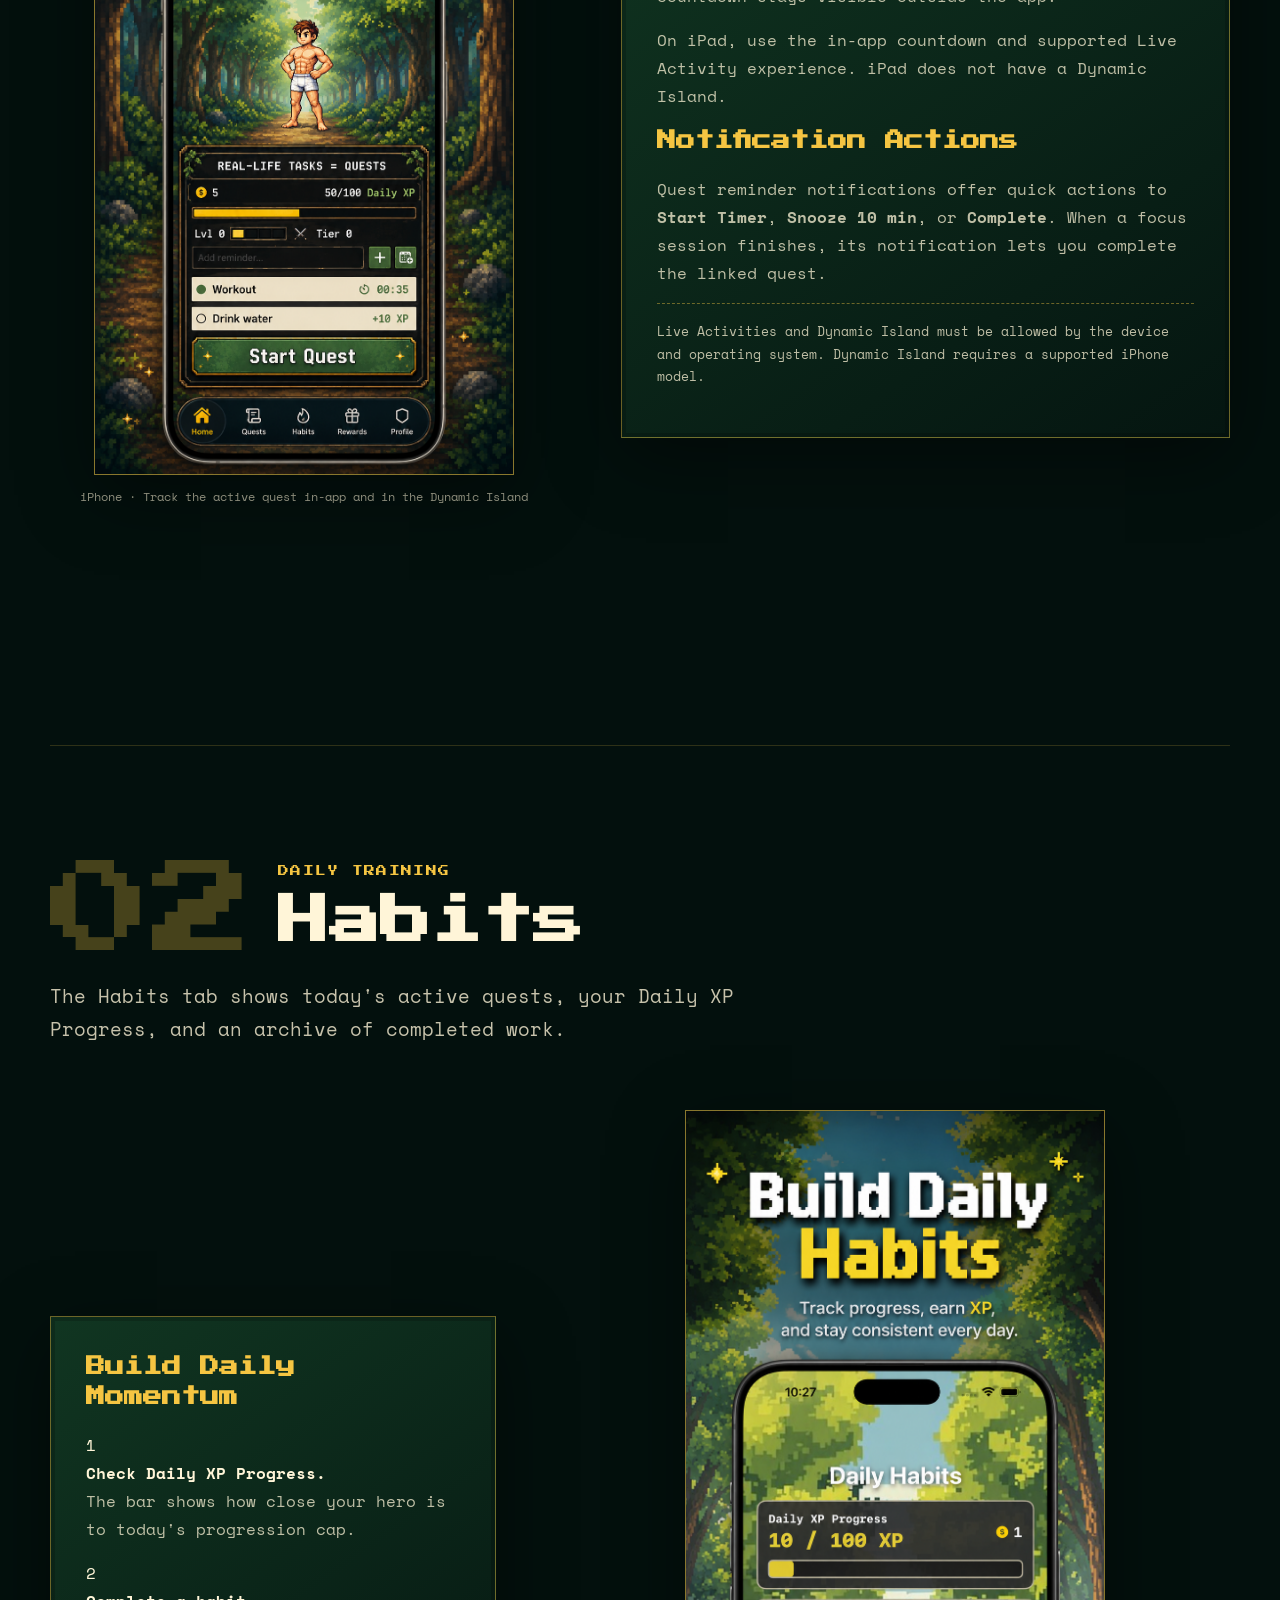
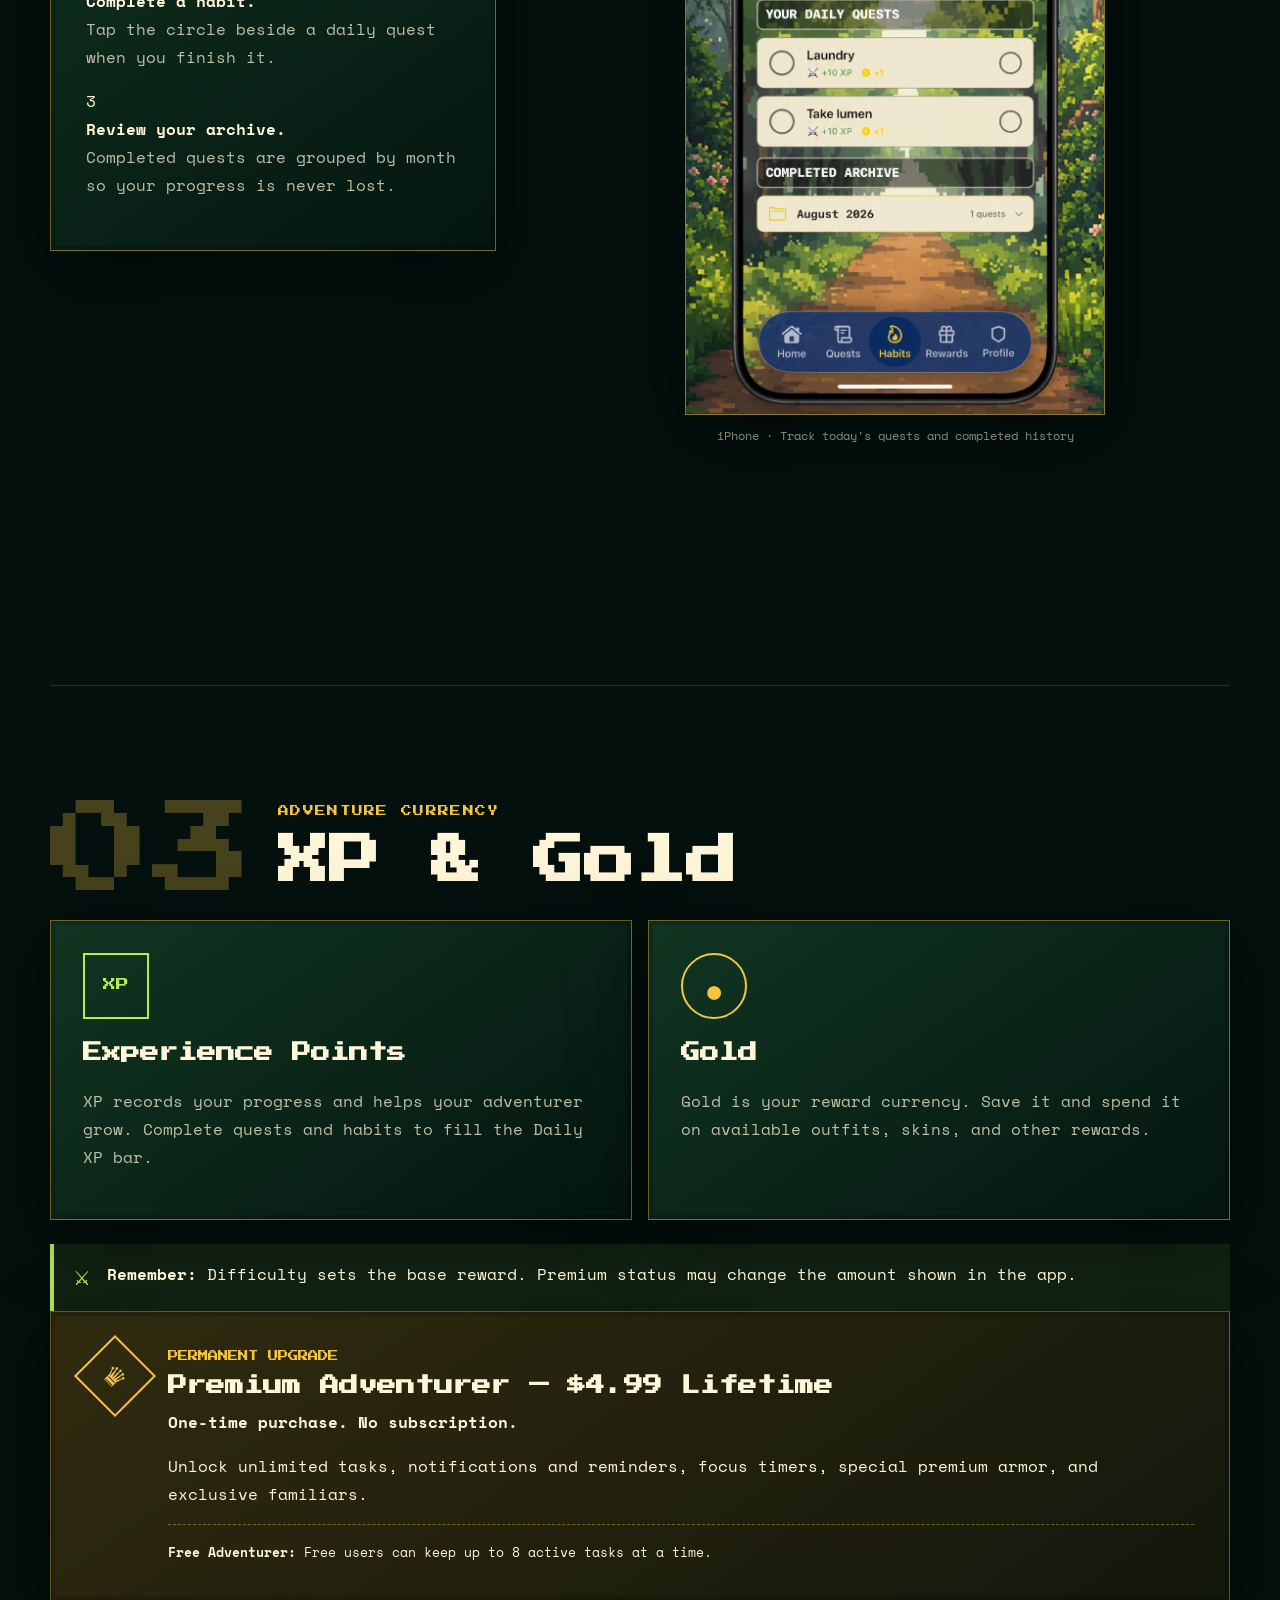
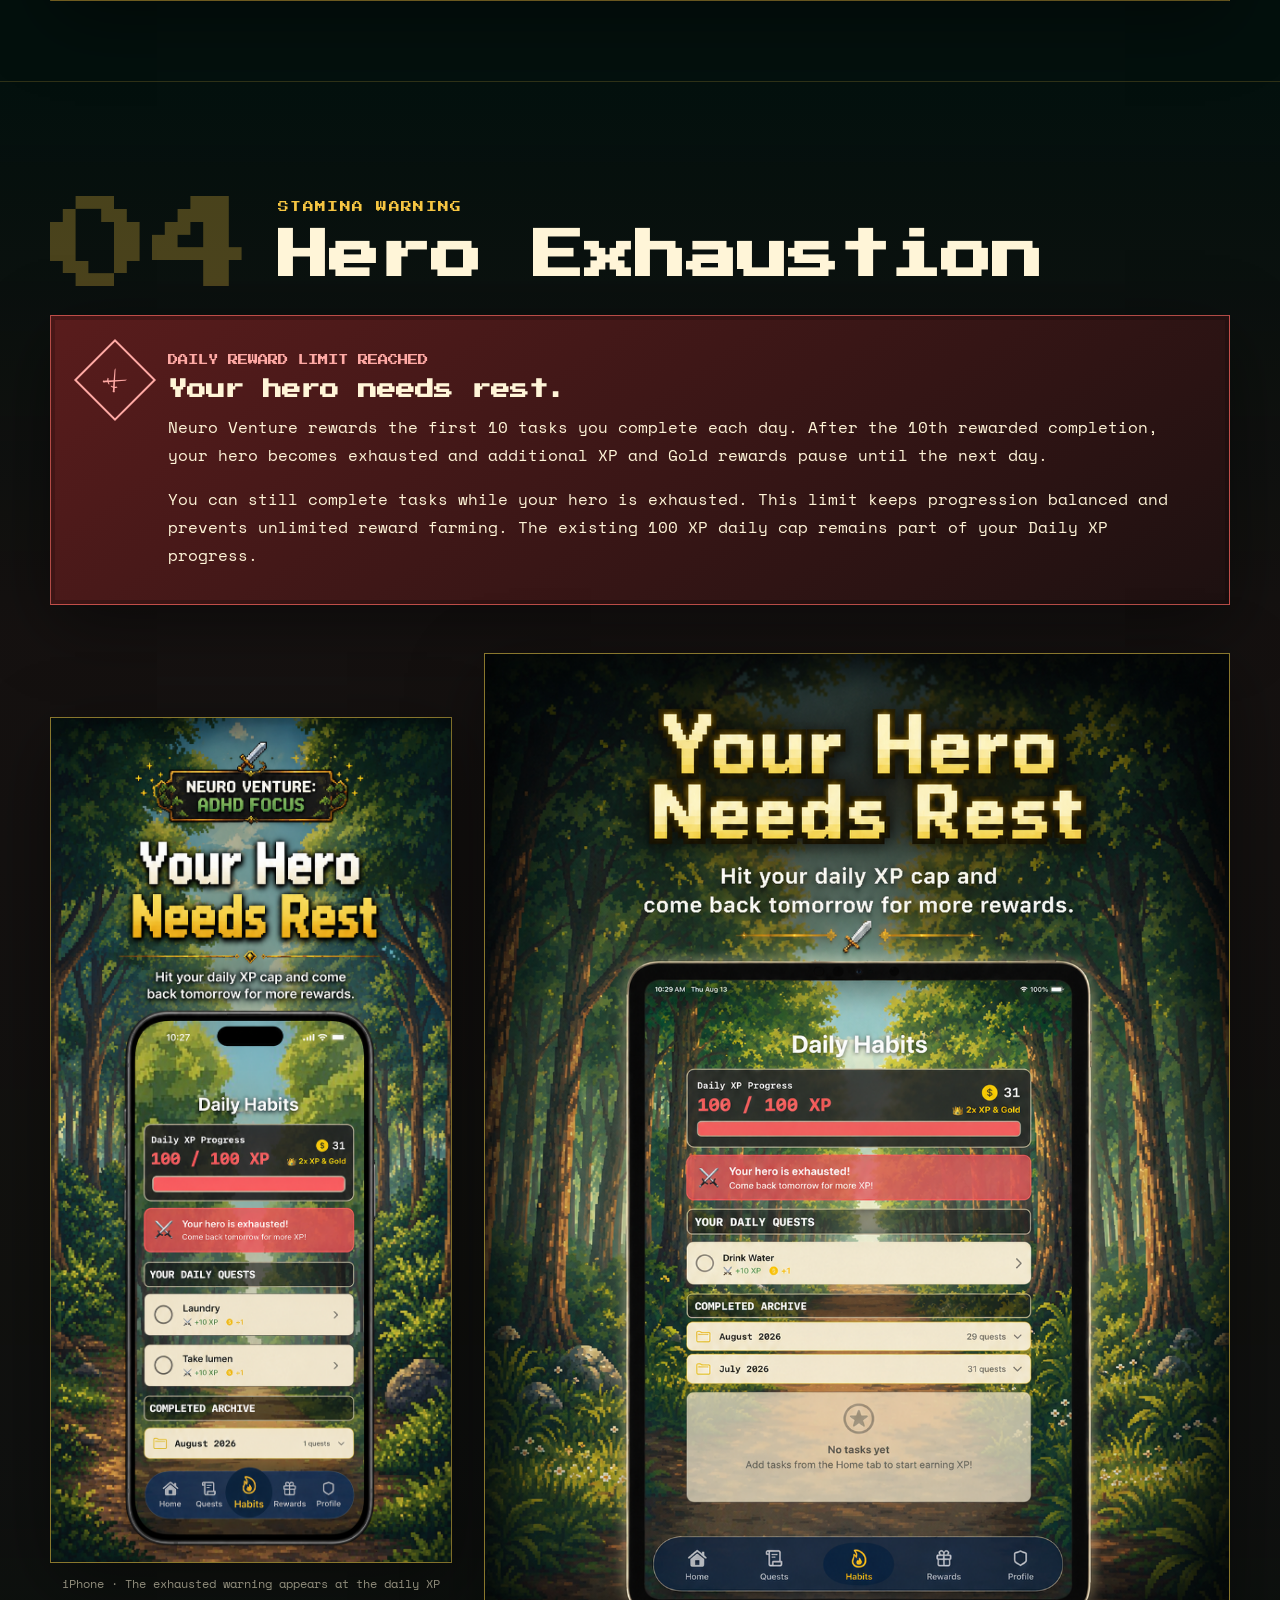
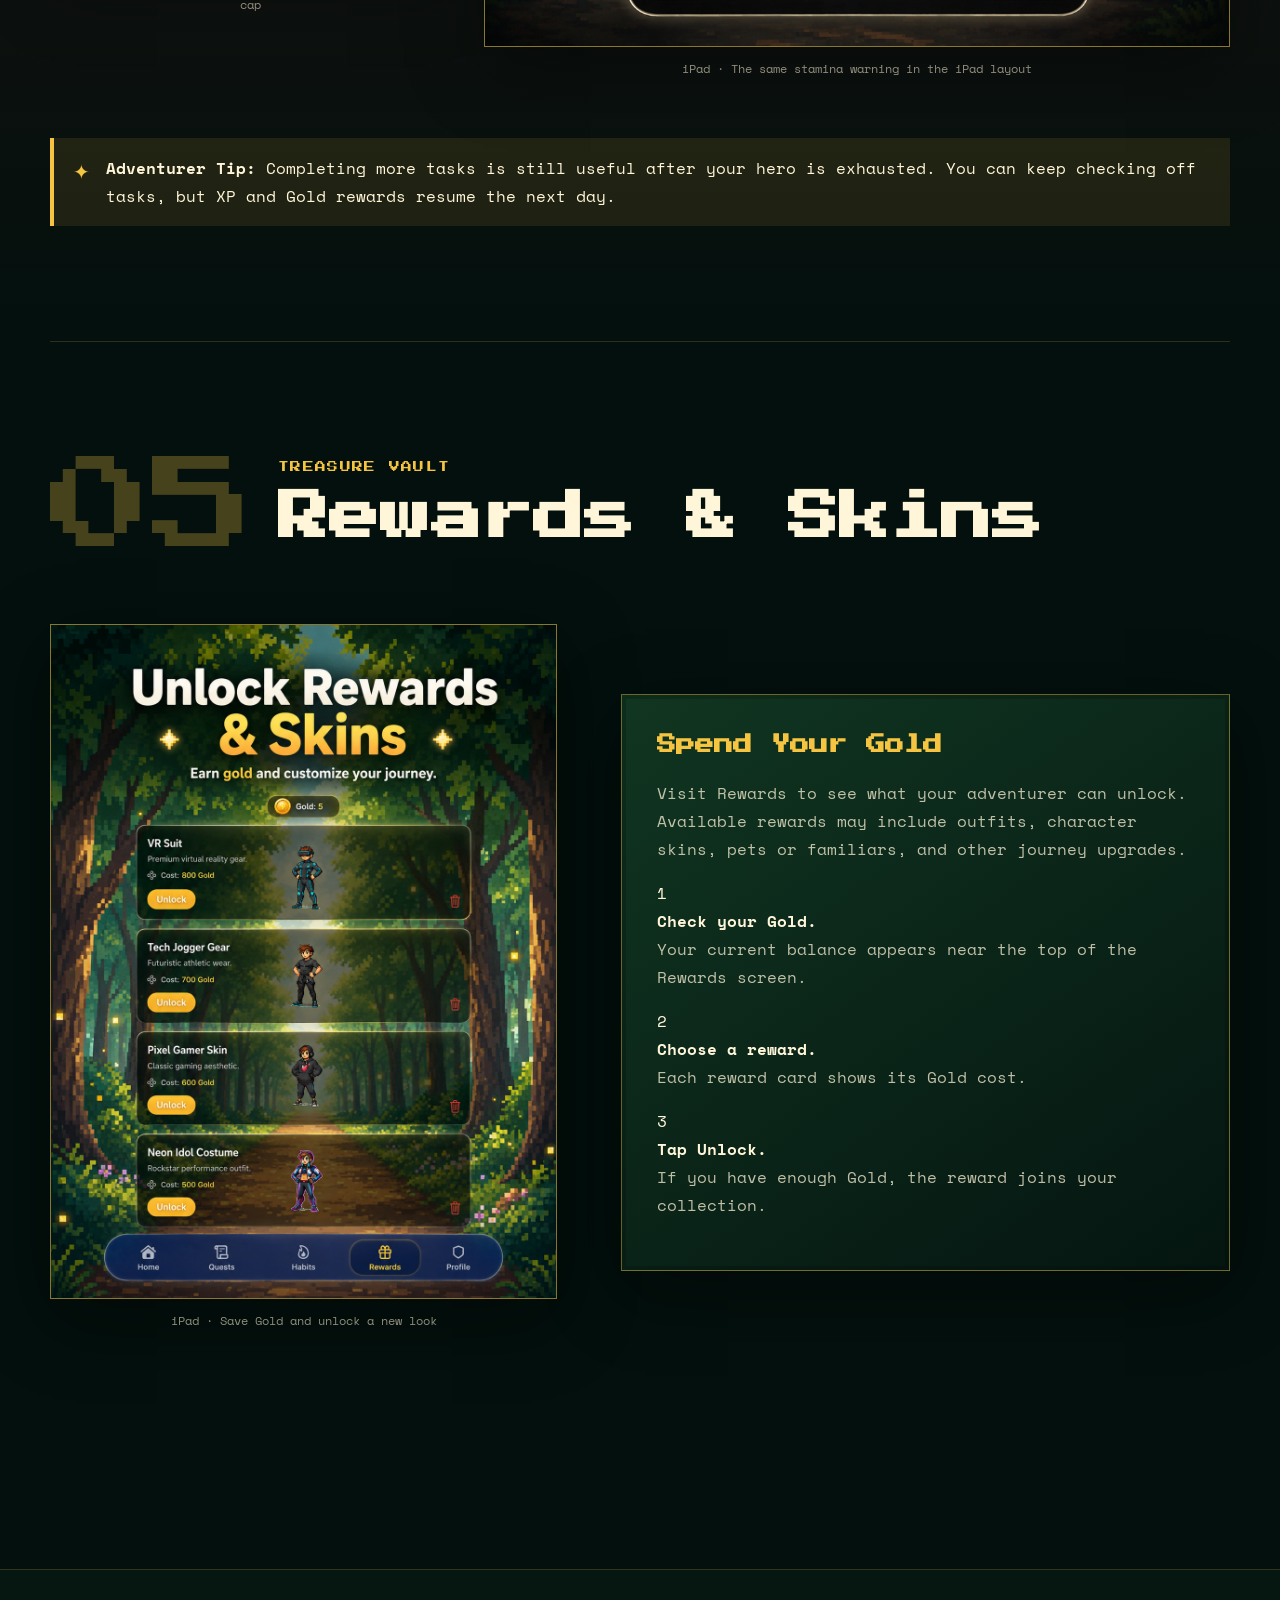
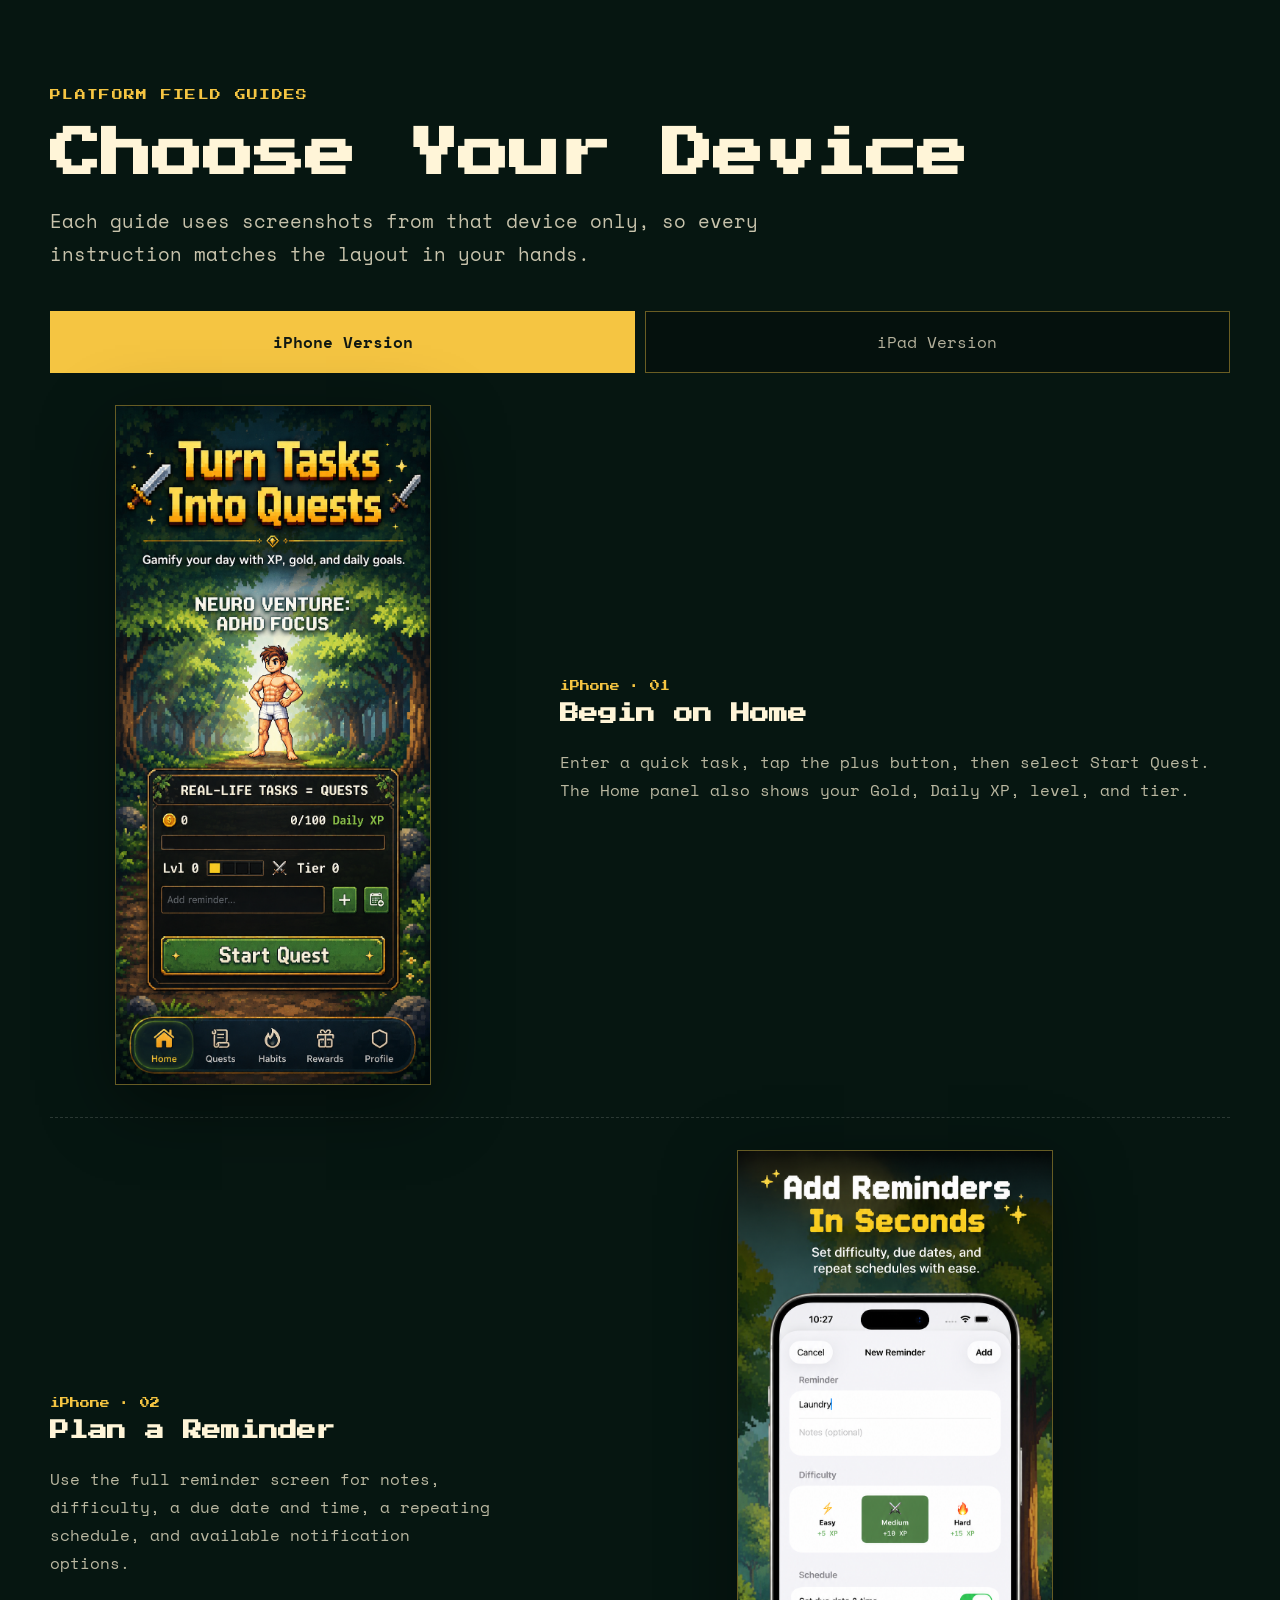
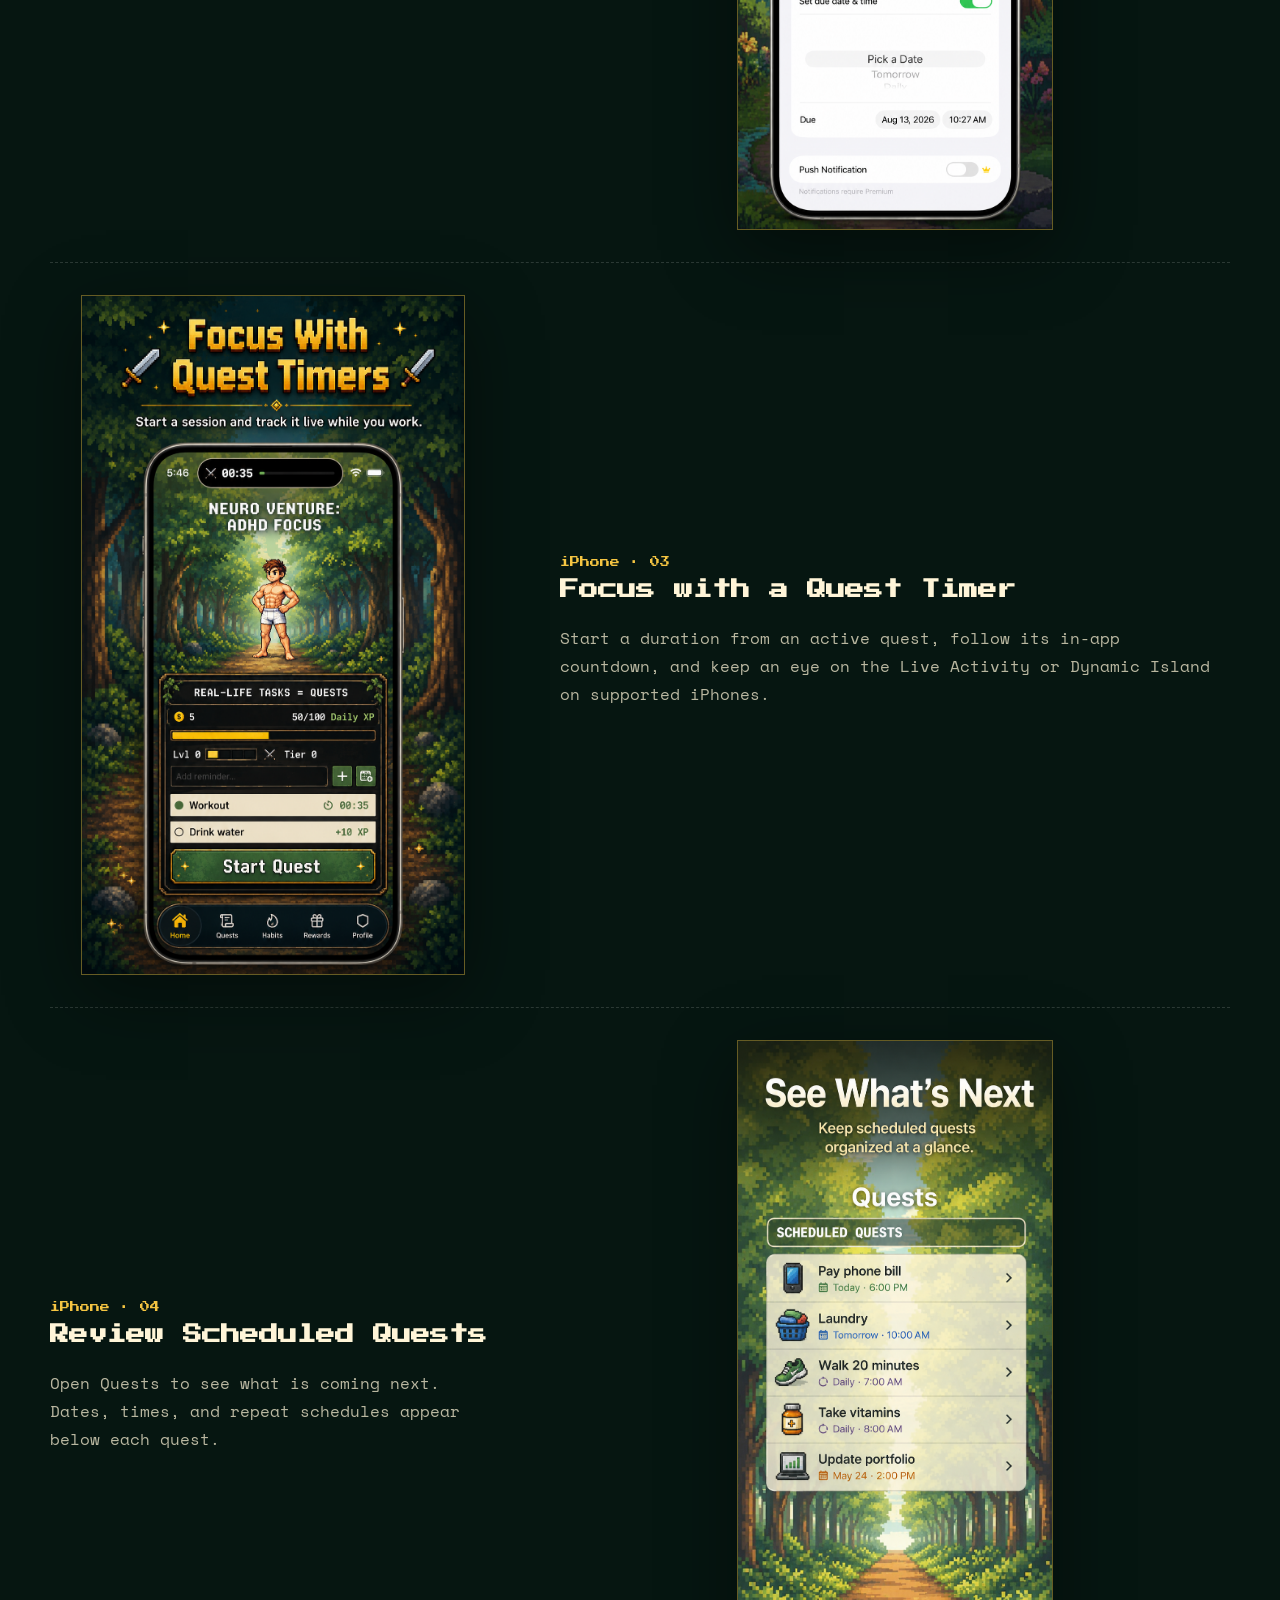
==== commit 55af2b43: "Document time-based RPG backgrounds" ====
--- a/Manual/neuro-venture/index.html
+++ b/Manual/neuro-venture/index.html
@@ -67,6 +67,20 @@
       <div class="tip"><span>✦</span><p><strong>Adventurer Tip:</strong> Start with one quest that feels easy to finish. A quick win is still a win.</p></div>
     </section>
 
+    <section class="chapter" aria-labelledby="living-world-title">
+      <div class="section-heading">
+        <p class="eyebrow">A Living RPG World</p>
+        <h2 id="living-world-title">The Forest Changes With Time</h2>
+        <p>Neuro Venture follows your device's local time, changing the forest background automatically as your real day moves forward.</p>
+      </div>
+      <div class="steps-grid">
+        <article class="step-card"><span class="step-number">☀</span><h3>Morning</h3><p>From 5:00 AM, the forest wakes with a bright morning scene for the start of your daily adventure.</p></article>
+        <article class="step-card"><span class="step-number">✦</span><h3>Afternoon</h3><p>From 12:00 PM, the world shifts into its daytime forest while you continue your quests.</p></article>
+        <article class="step-card"><span class="step-number">☾</span><h3>Night</h3><p>From 6:00 PM, the forest becomes a nighttime realm until morning returns.</p></article>
+      </div>
+      <div class="tip tip-gold"><span>✦</span><p><strong>World Tip:</strong> You do not need to change anything—the background updates automatically to keep your adventure in sync with the real world.</p></div>
+    </section>
+
     <section id="quests" class="chapter content-chapter">
       <div class="chapter-marker"><span>01</span><div><p class="eyebrow">Quest Log</p><h2>Quests</h2></div></div>
       <p class="chapter-intro">Your tasks become quests. Add them quickly from Home or open the reminder screen to choose difficulty, scheduling, notes, and notifications.</p>
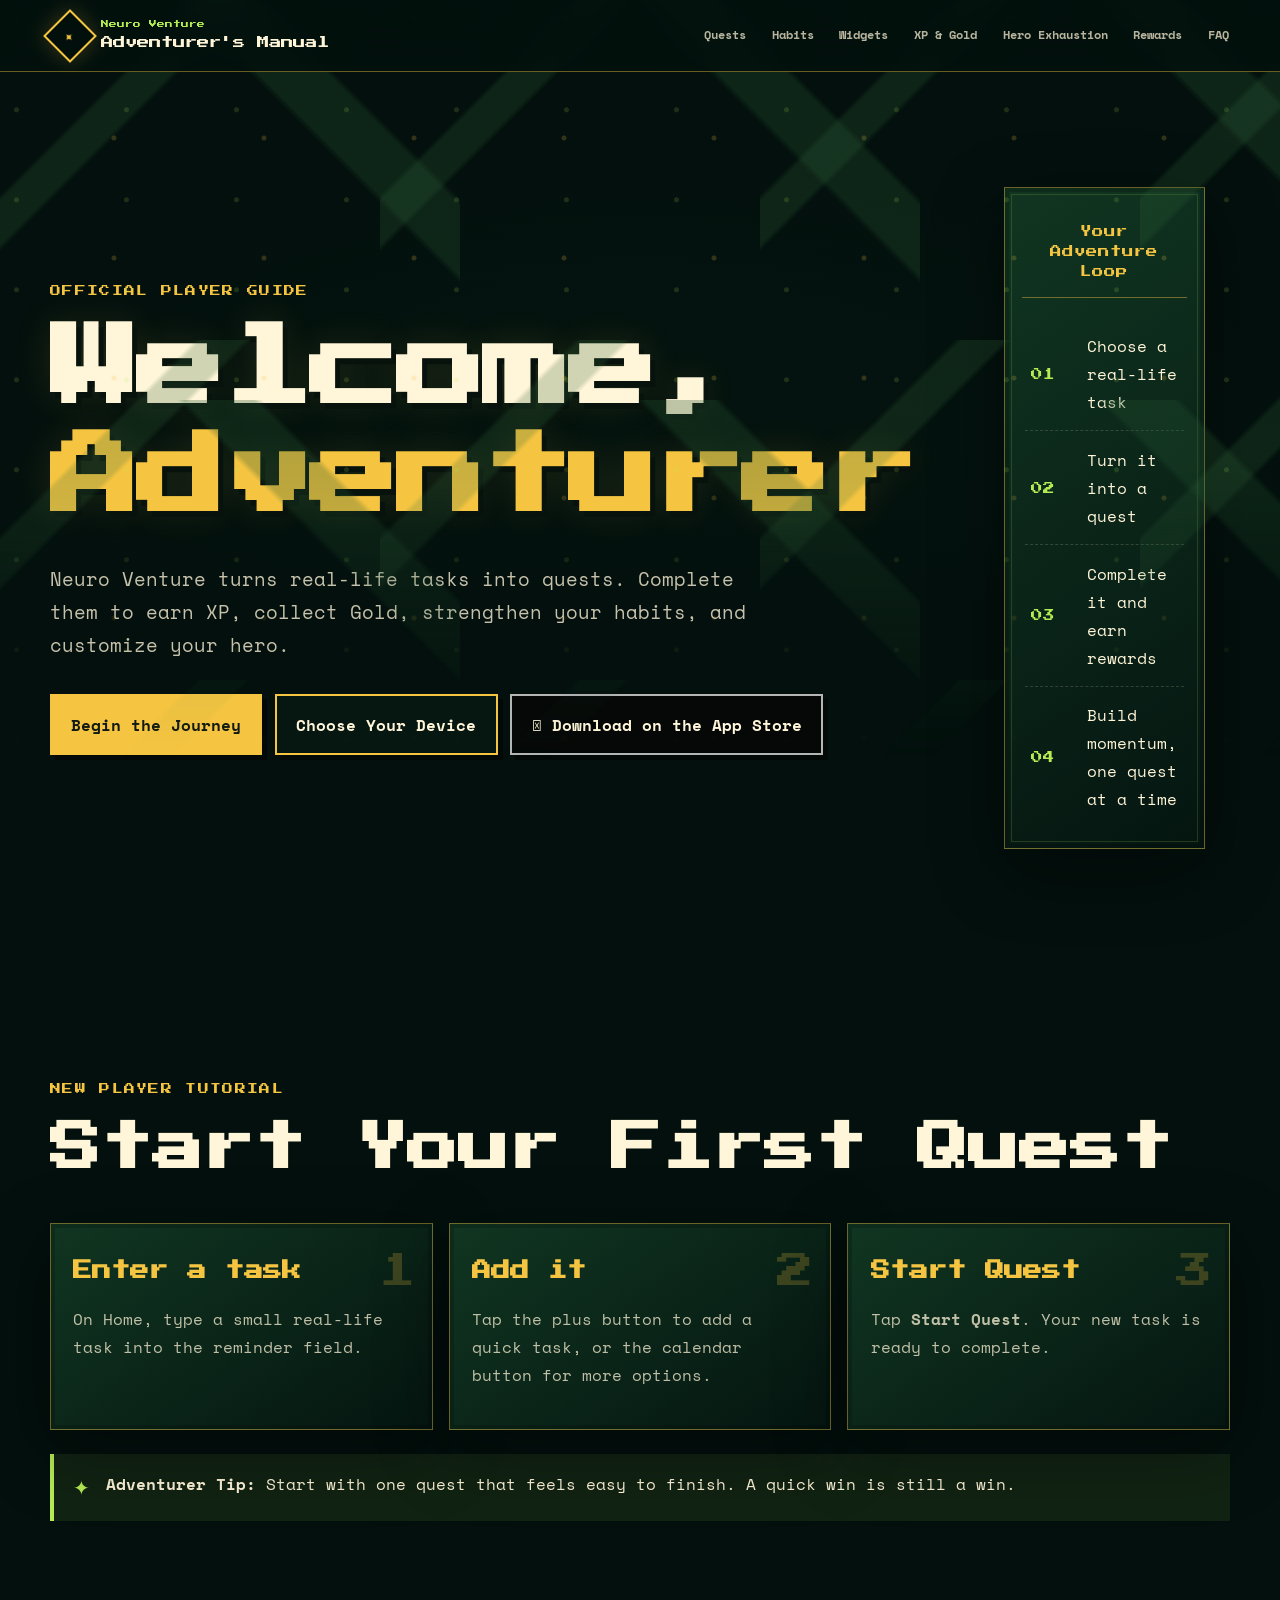
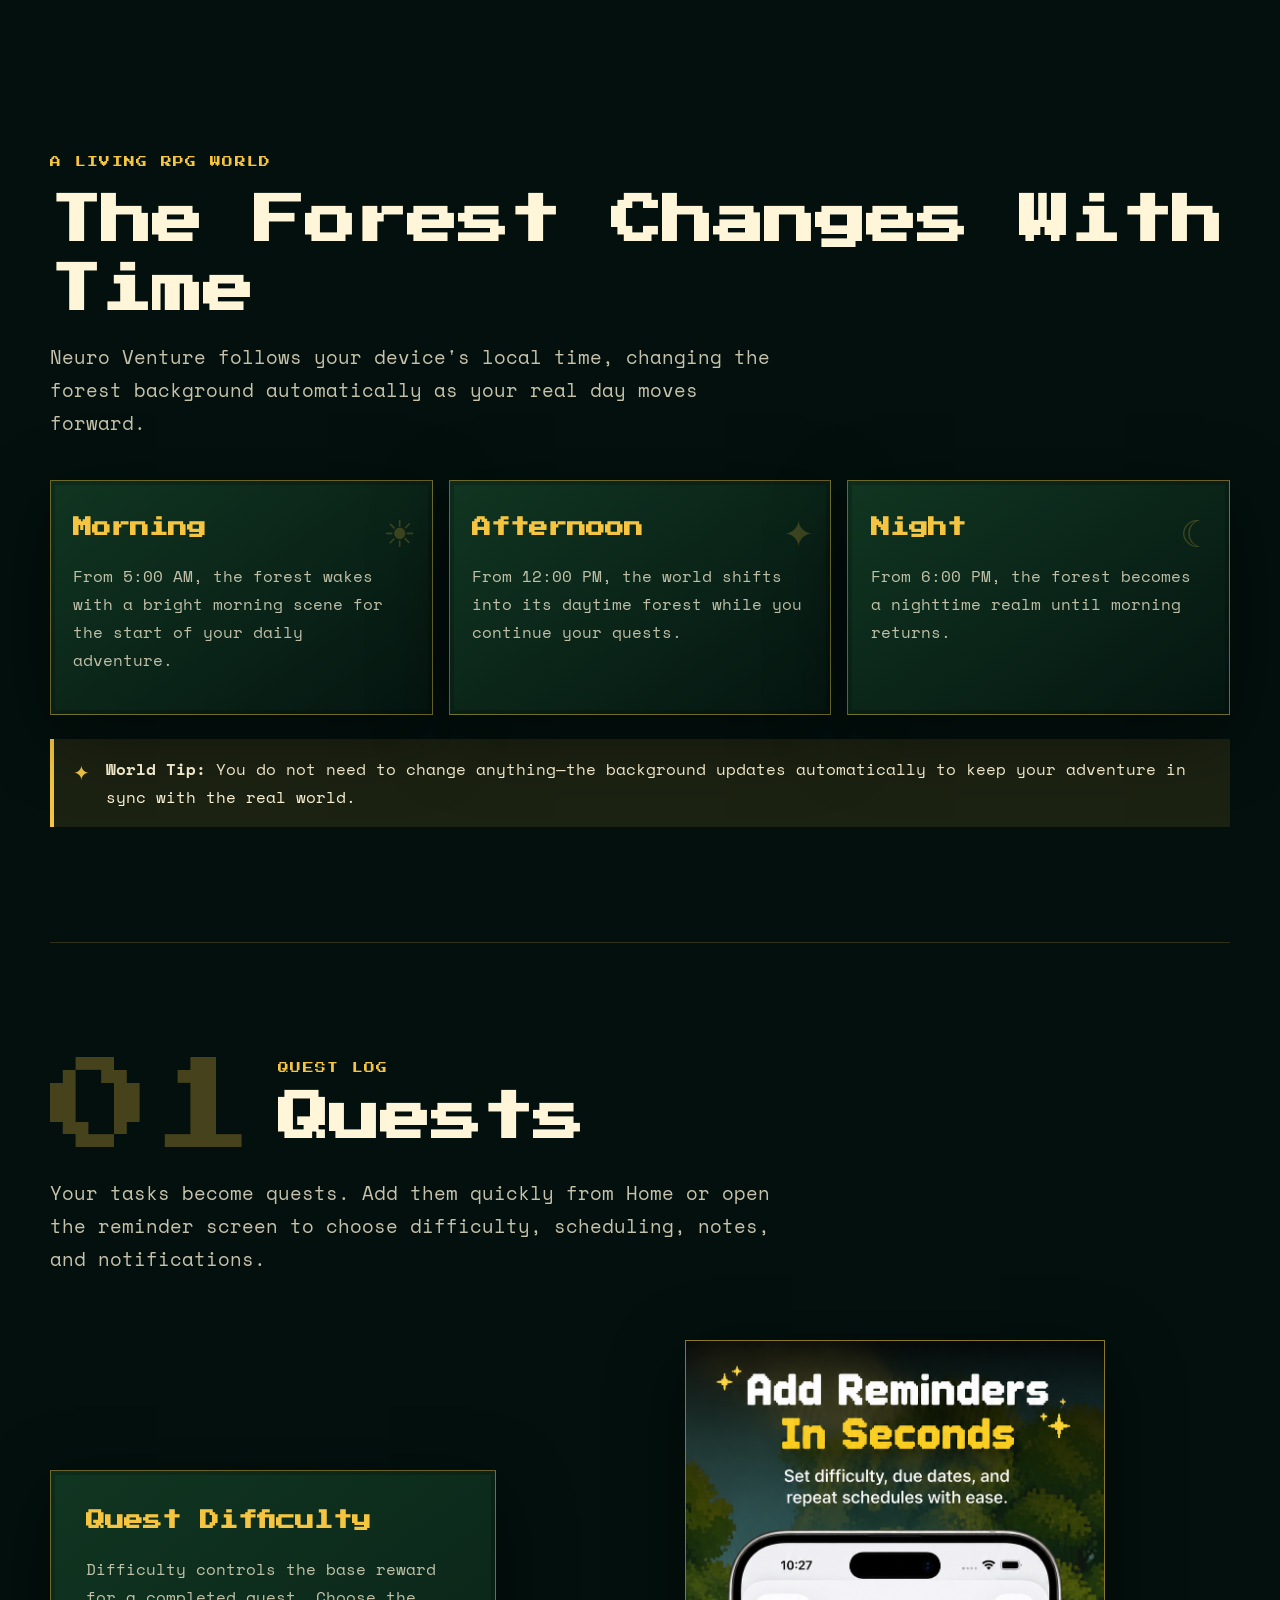
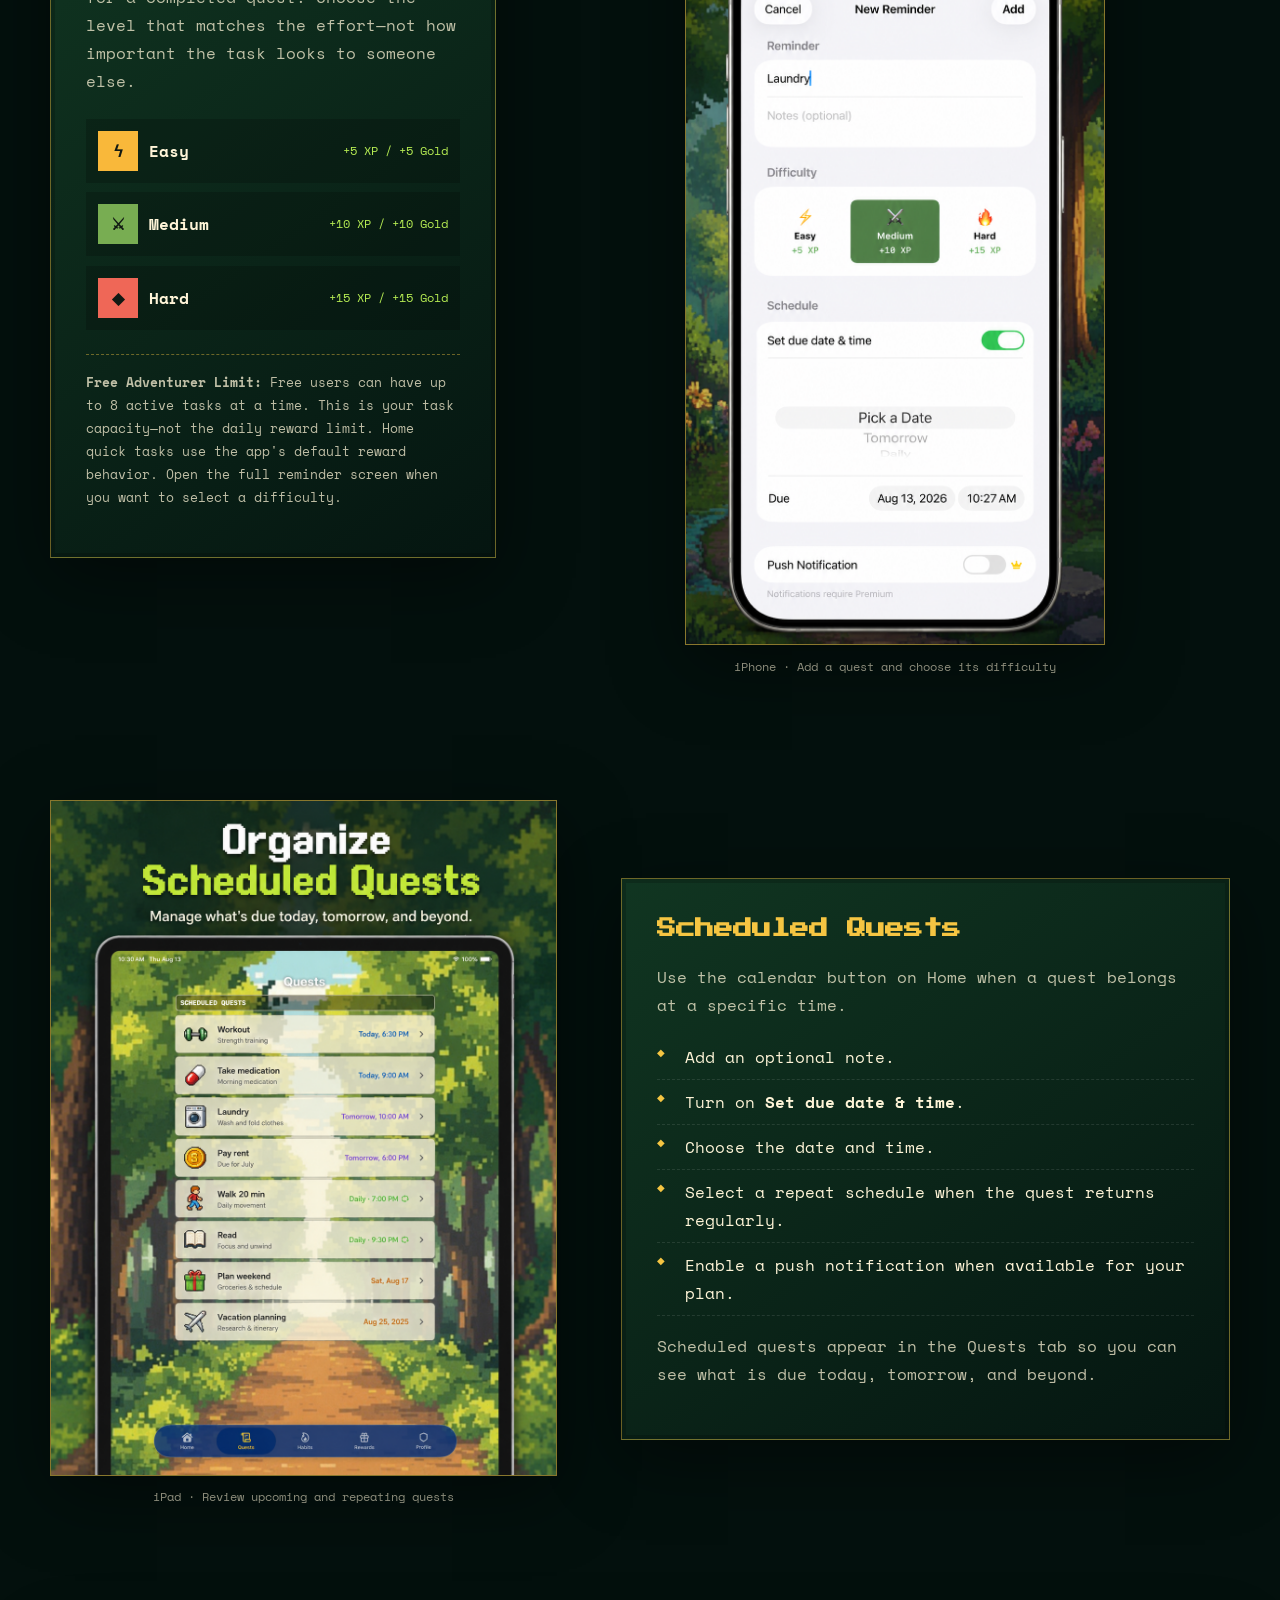
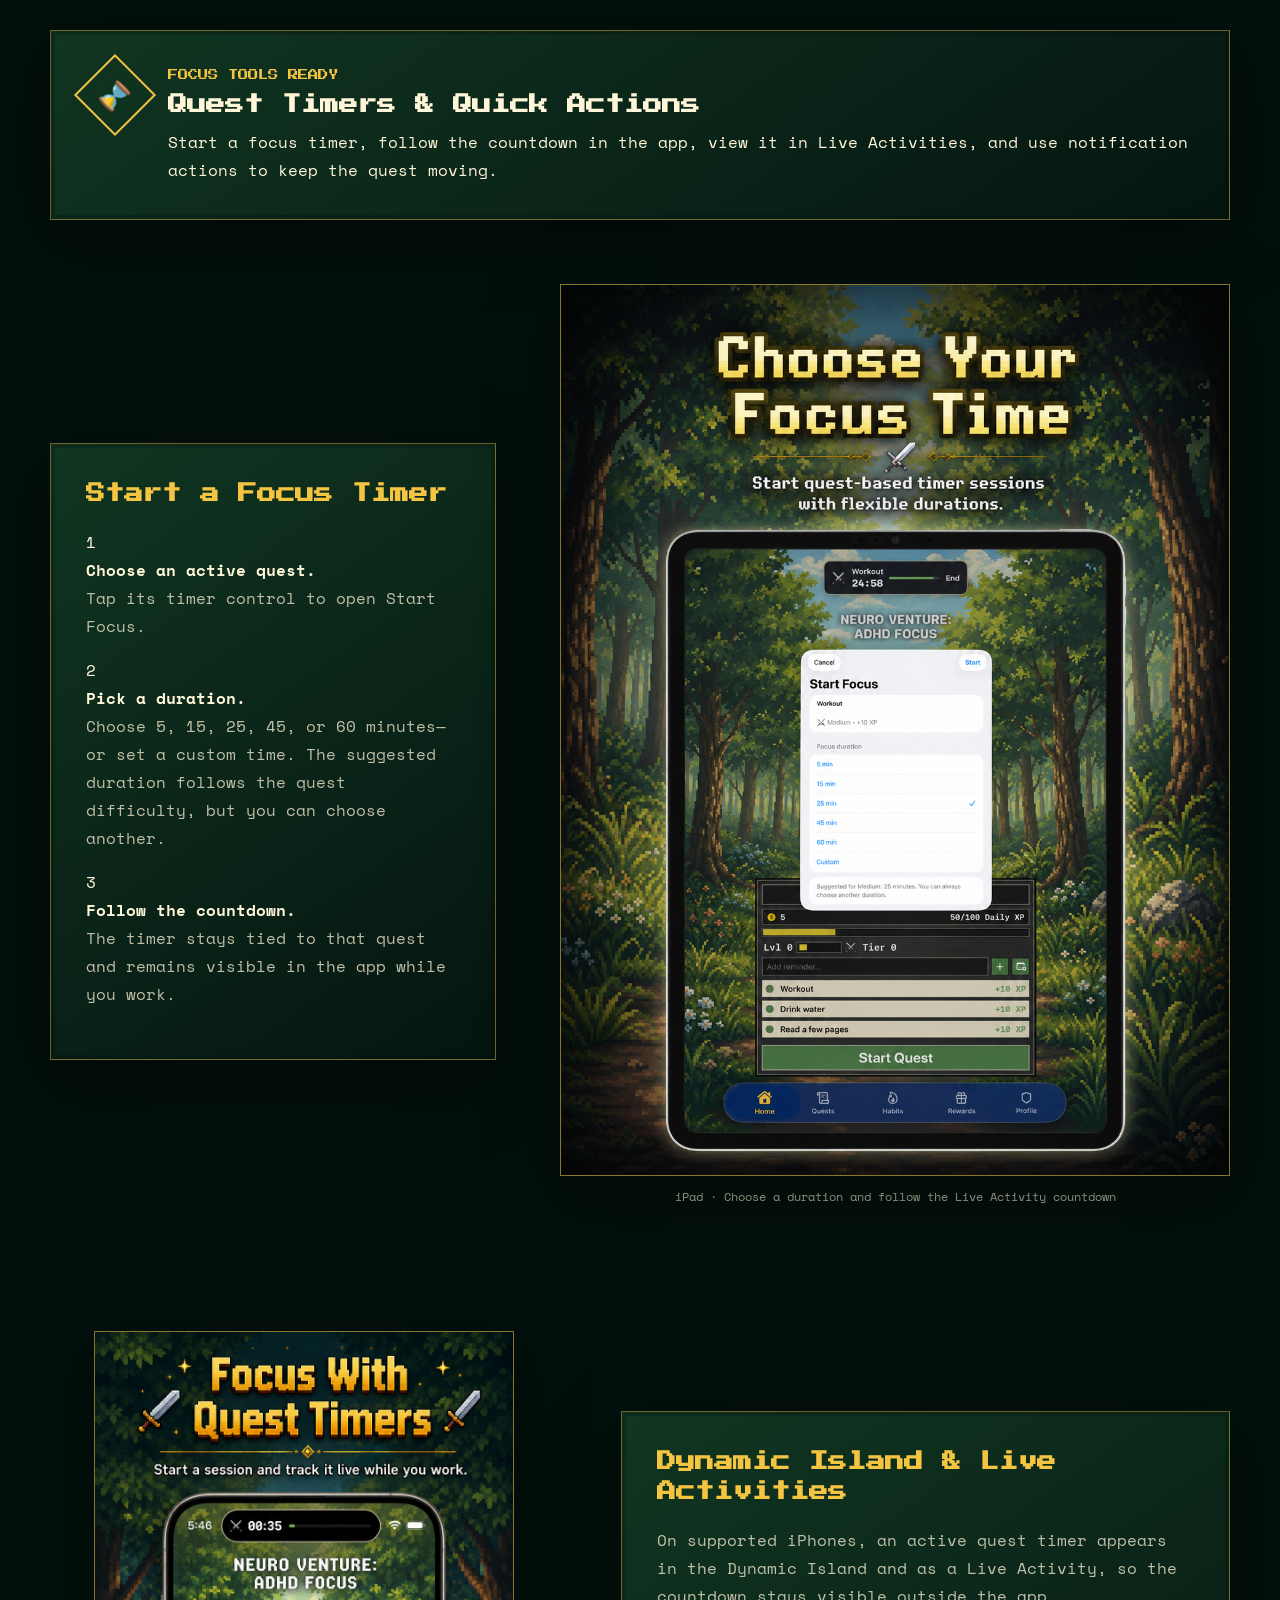
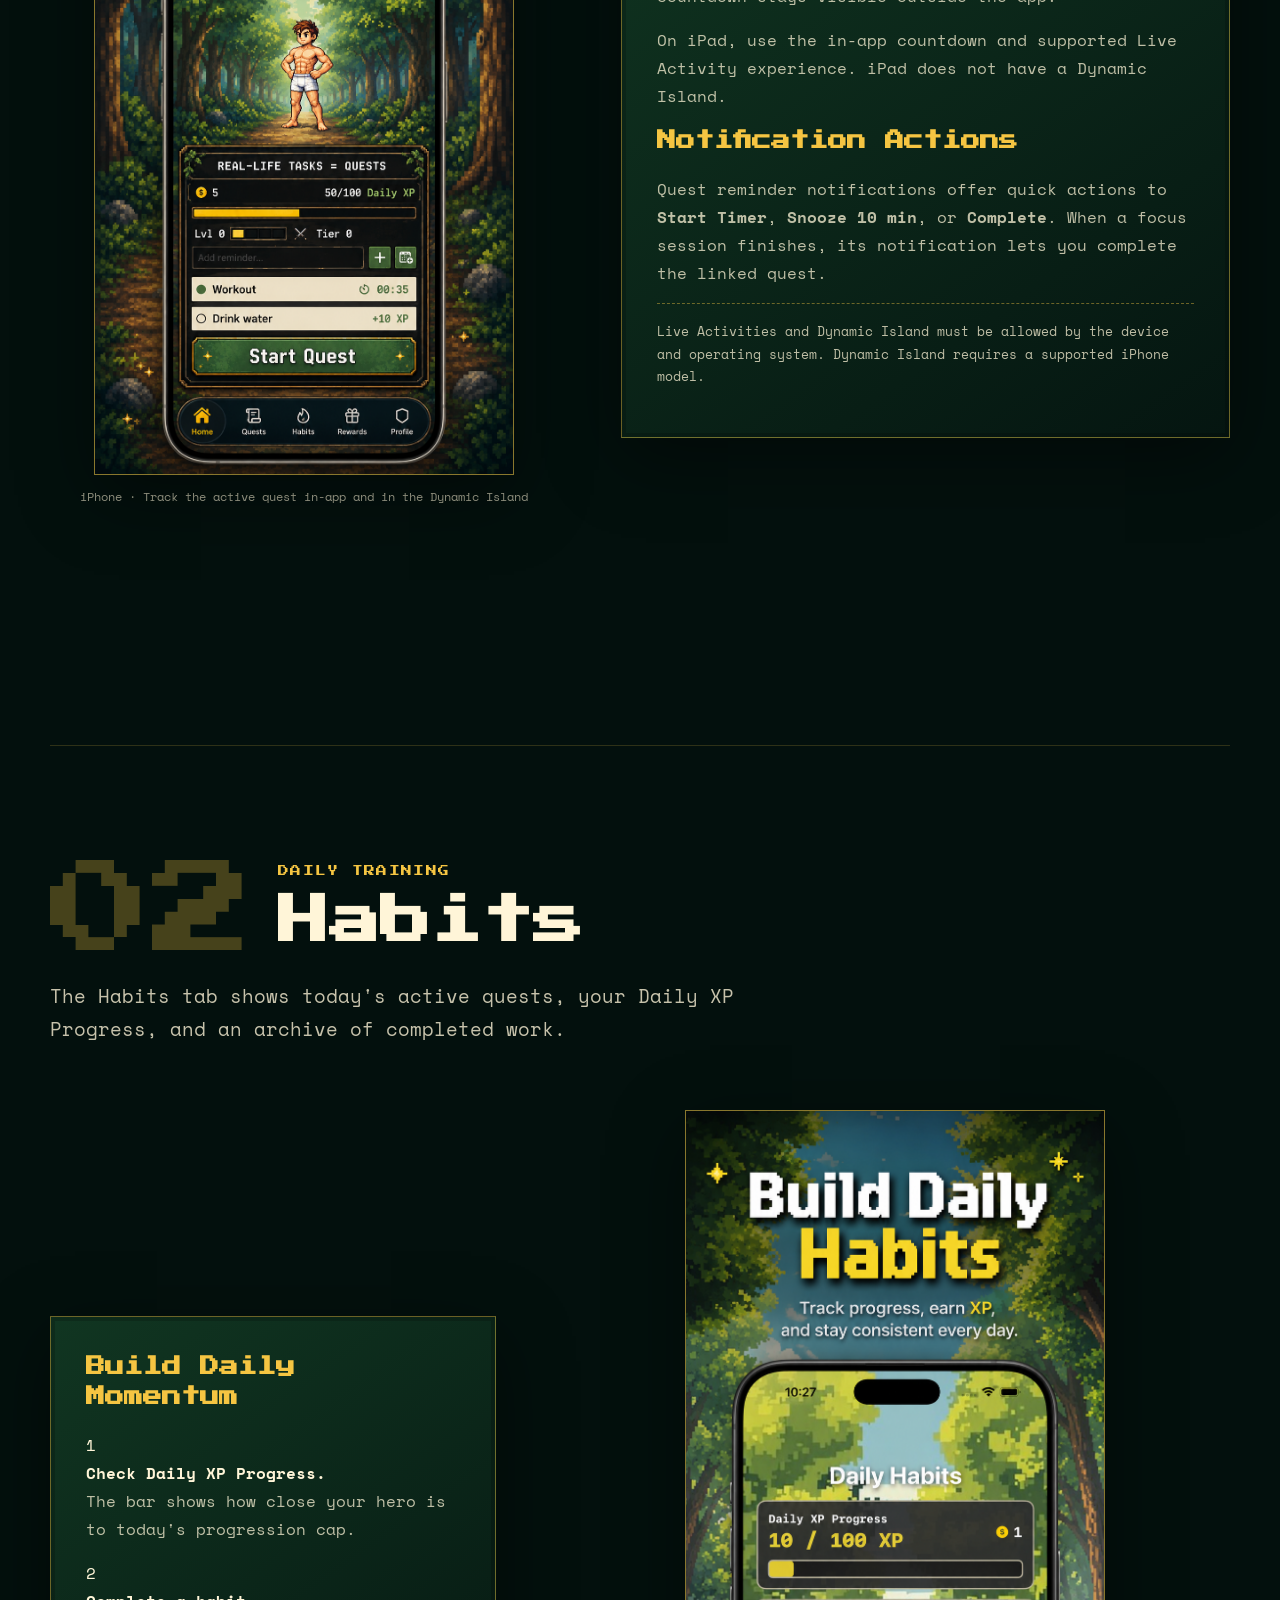
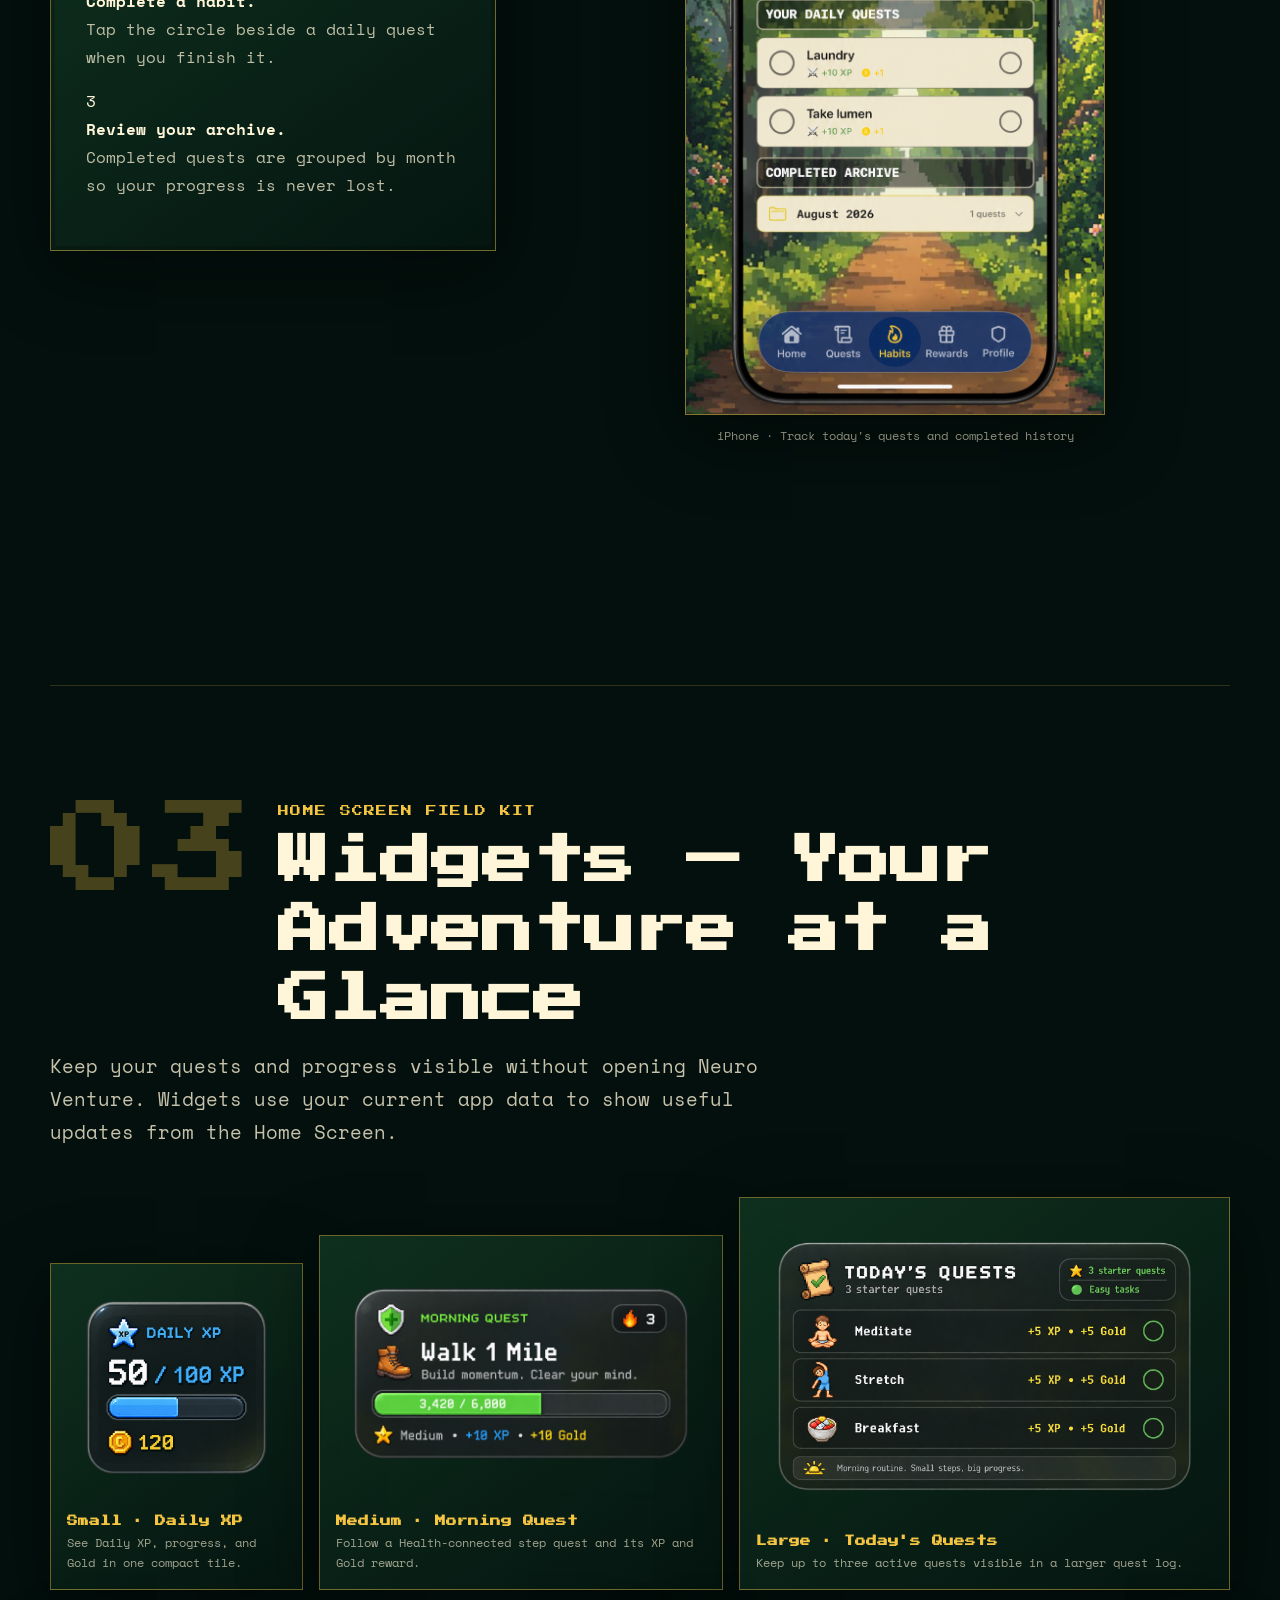
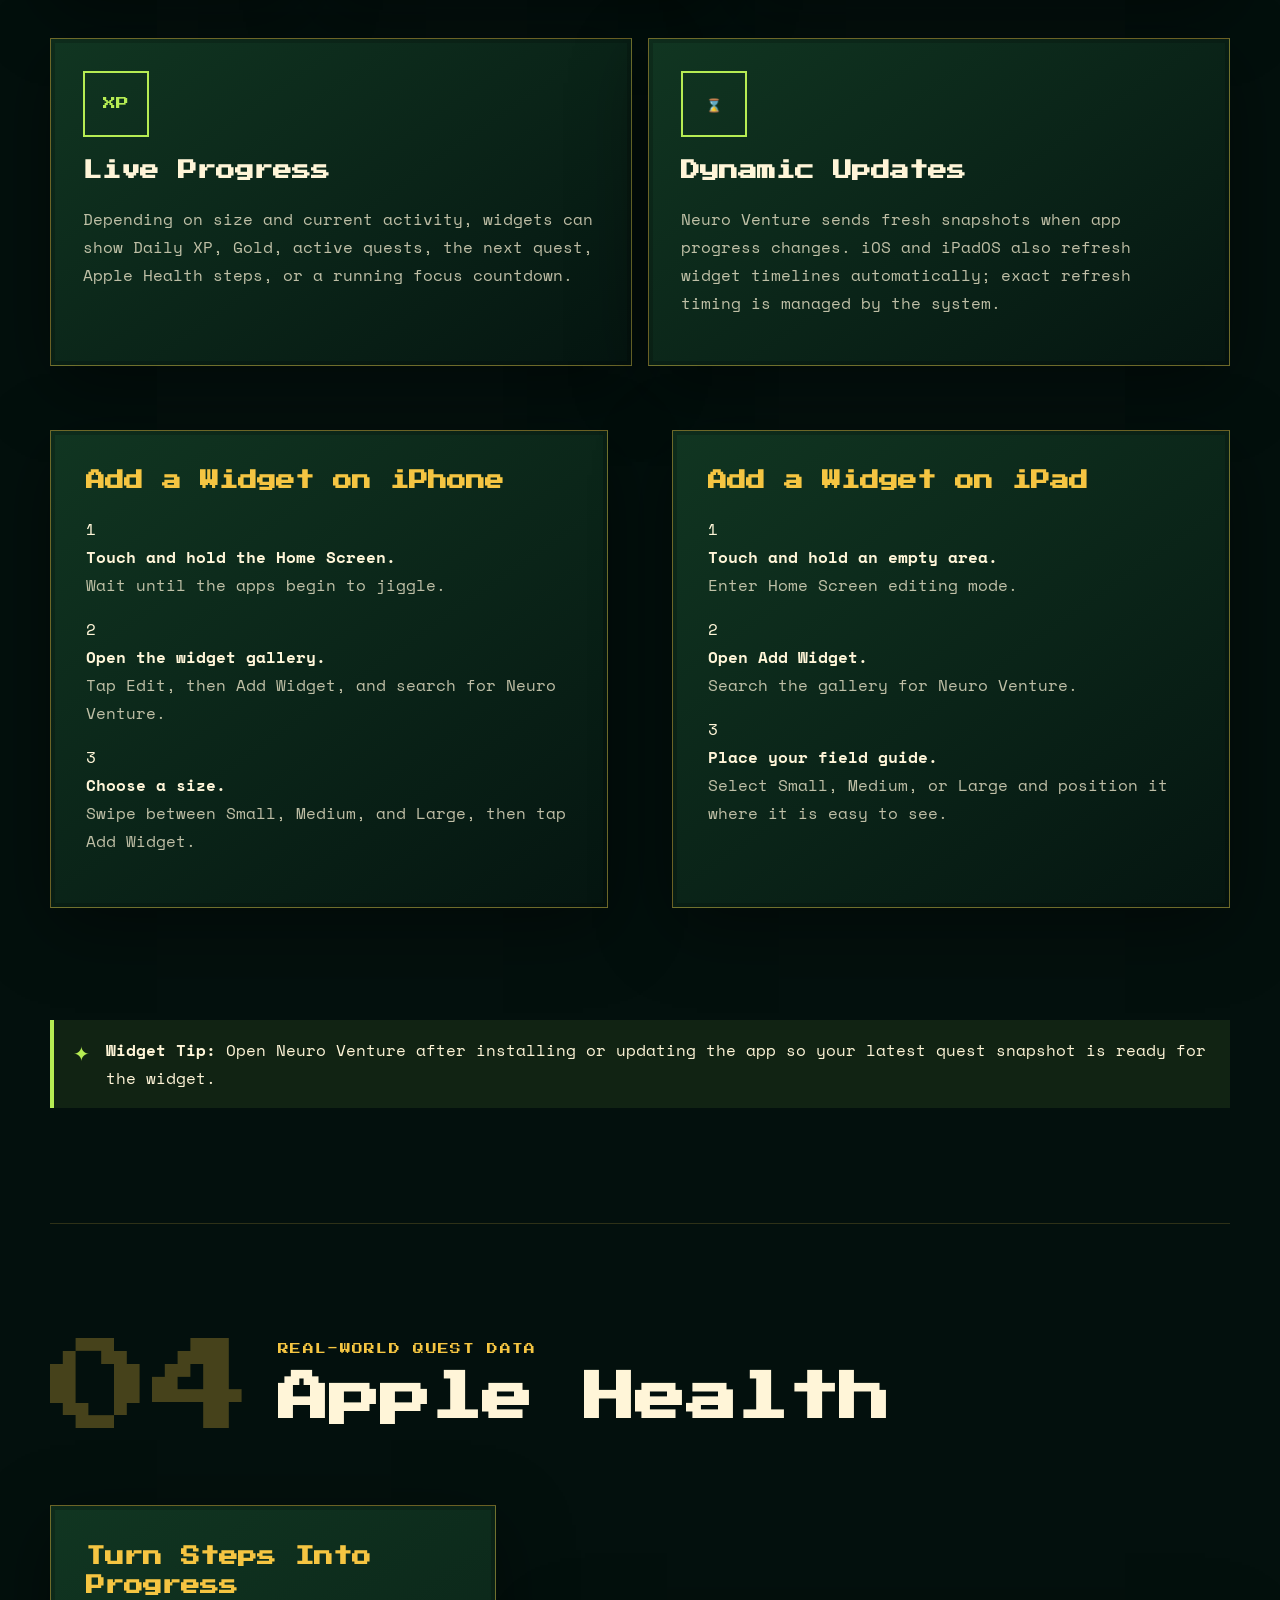
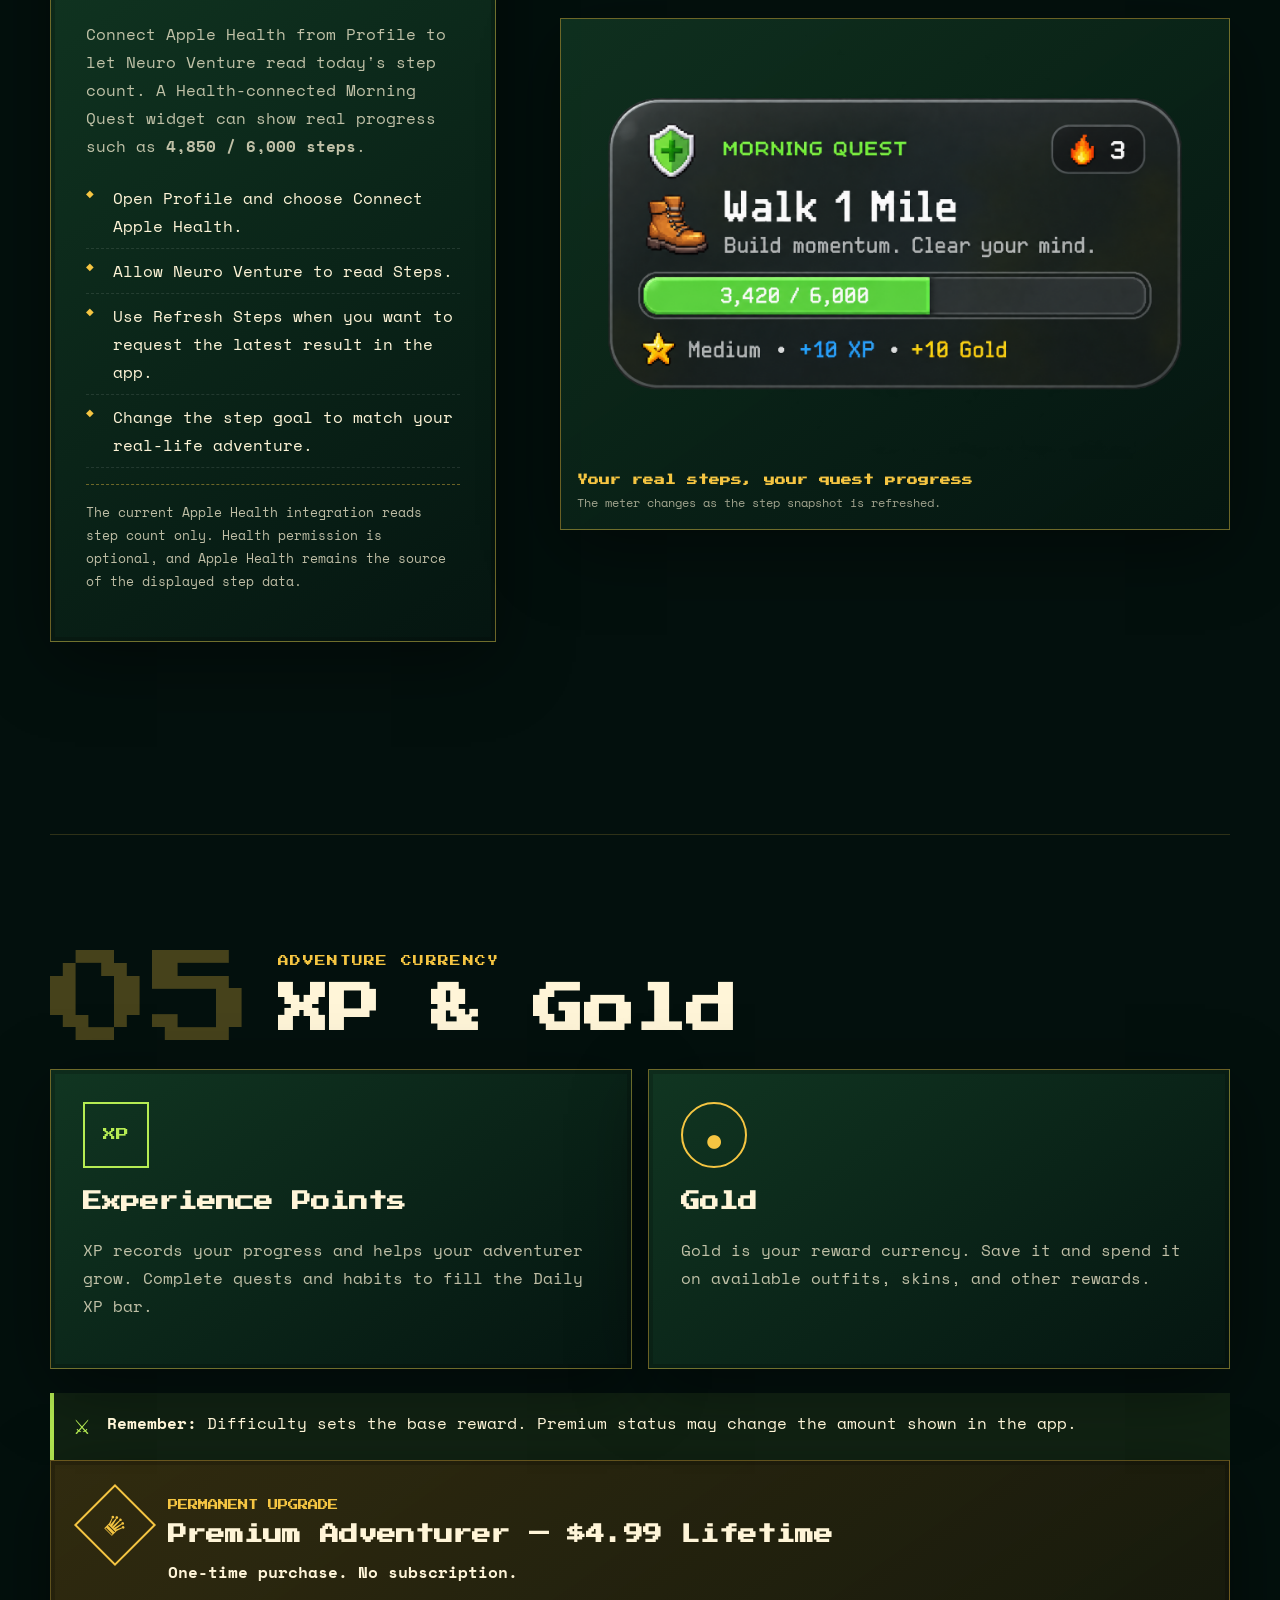
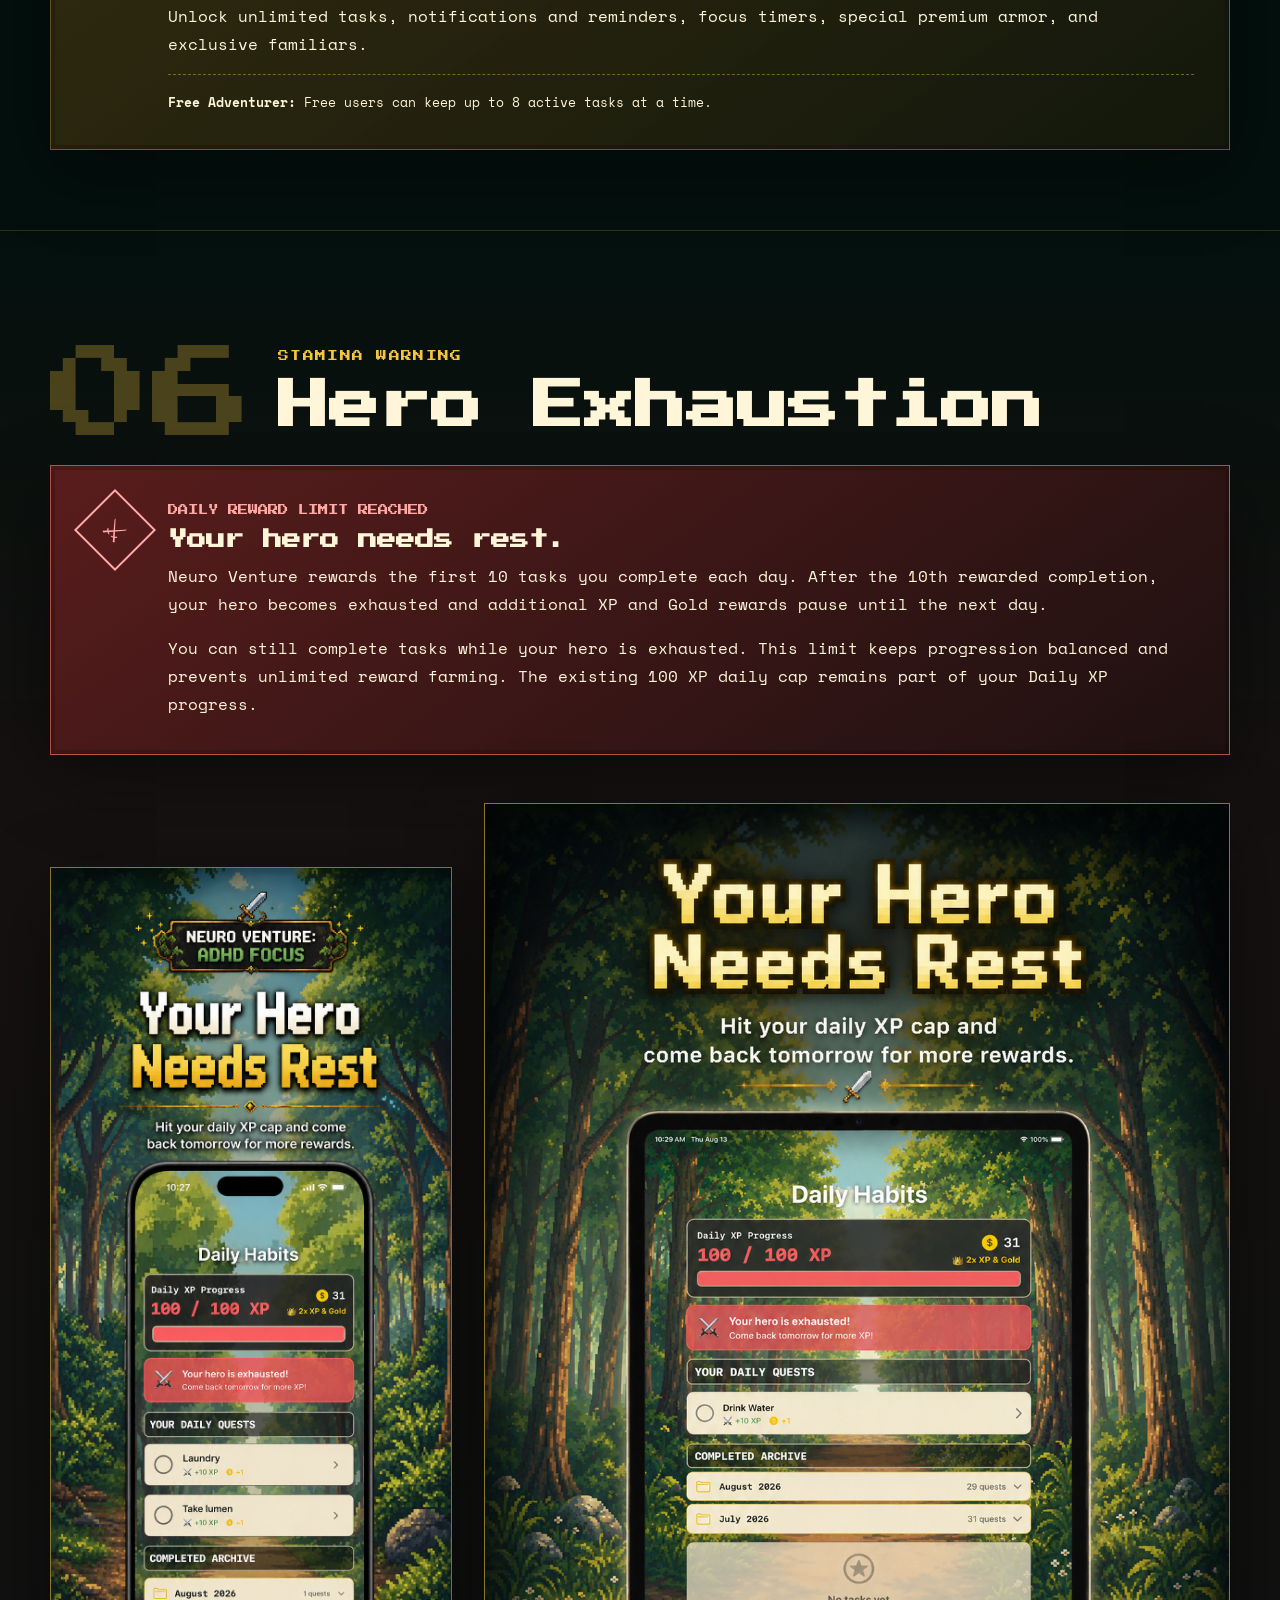
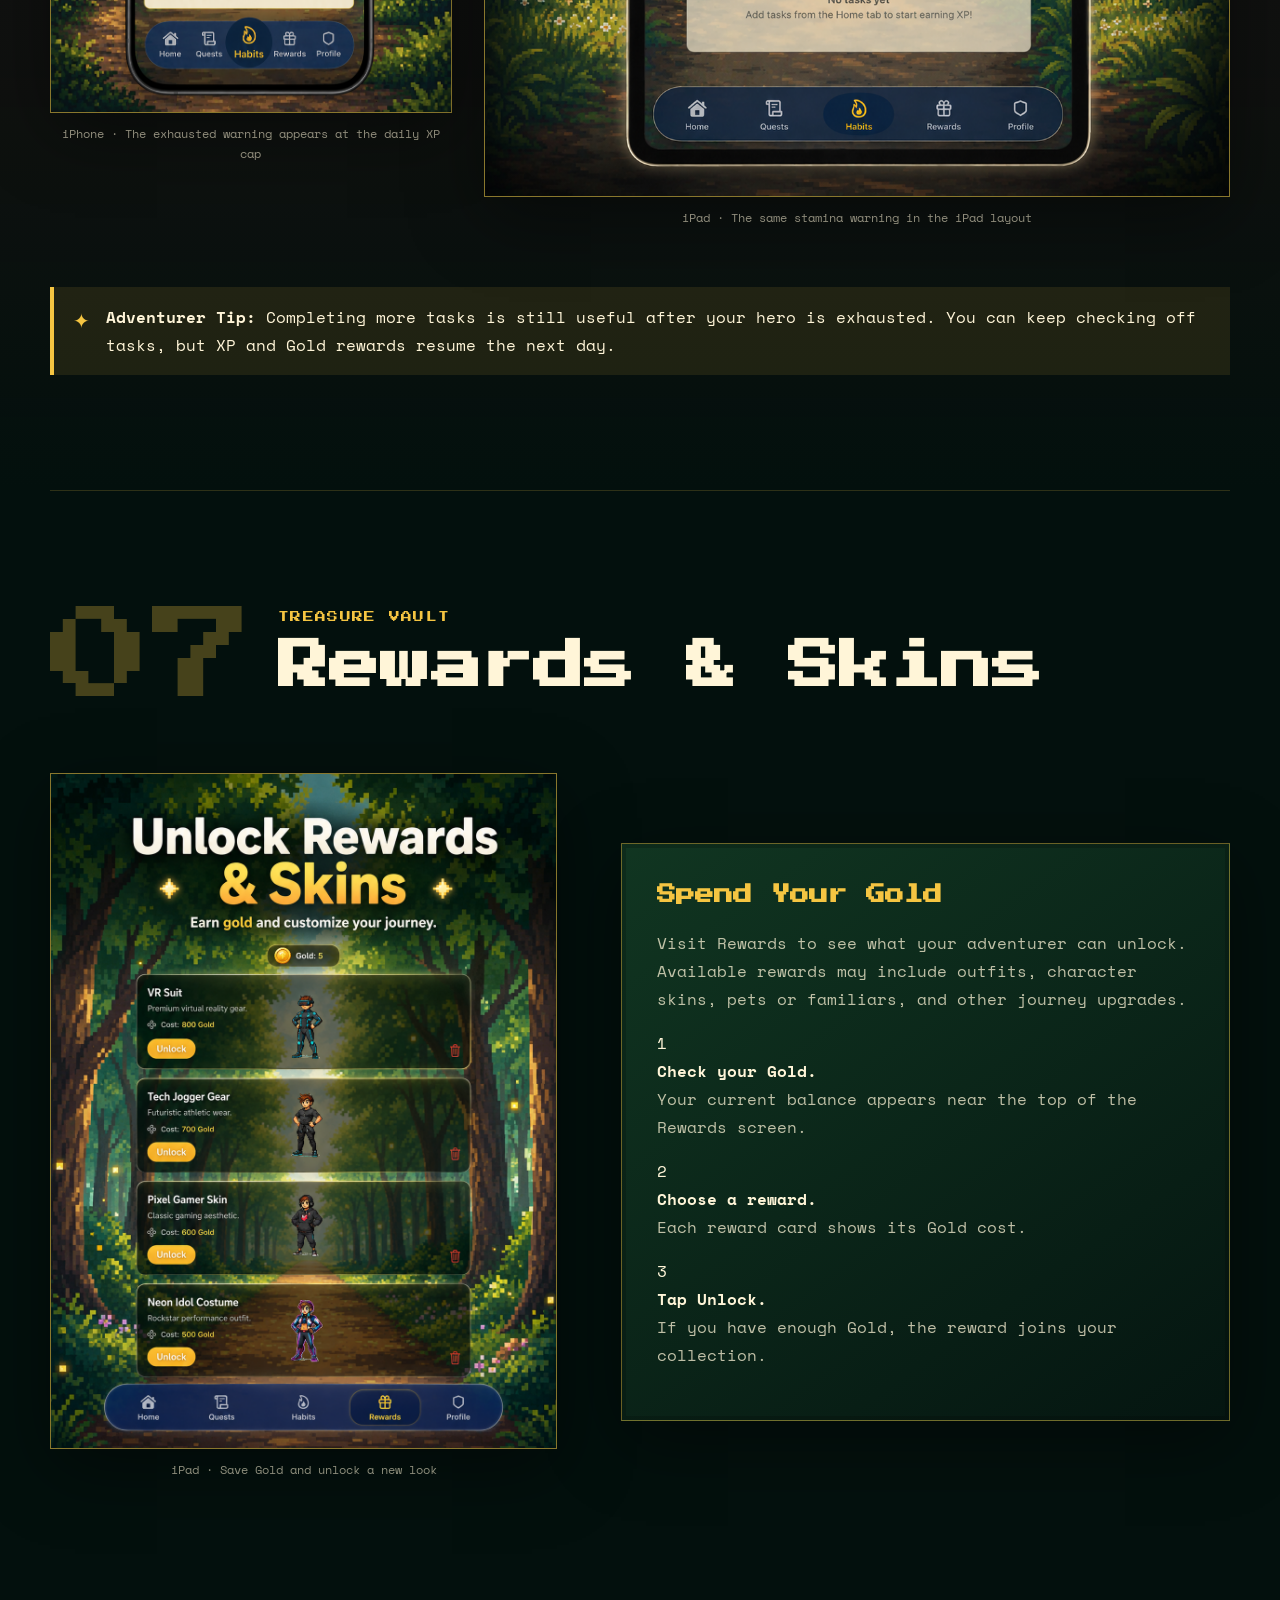
==== commit 103c1c42: "Add widget and Apple Health manual chapters" ====
--- a/Manual/neuro-venture/index.html
+++ b/Manual/neuro-venture/index.html
@@ -24,6 +24,7 @@
     <nav id="manual-nav" class="manual-nav" aria-label="Manual chapters">
       <a href="#quests">Quests</a>
       <a href="#habits">Habits</a>
+      <a href="#widgets">Widgets</a>
       <a href="#xp-gold">XP &amp; Gold</a>
       <a href="#exhaustion">Hero Exhaustion</a>
       <a href="#rewards">Rewards</a>
@@ -176,8 +177,74 @@
       </div>
     </section>
 
+    <section id="widgets" class="chapter content-chapter widgets-chapter">
+      <div class="chapter-marker"><span>03</span><div><p class="eyebrow">Home Screen Field Kit</p><h2>Widgets — Your Adventure at a Glance</h2></div></div>
+      <p class="chapter-intro">Keep your quests and progress visible without opening Neuro Venture. Widgets use your current app data to show useful updates from the Home Screen.</p>
+
+      <div class="widget-showcase">
+        <figure class="widget-card widget-small">
+          <img src="assets/widgets/daily-xp-small.png" alt="Small Neuro Venture Daily XP widget showing XP progress and Gold" loading="lazy">
+          <figcaption><strong>Small · Daily XP</strong><span>See Daily XP, progress, and Gold in one compact tile.</span></figcaption>
+        </figure>
+        <figure class="widget-card widget-medium">
+          <img src="assets/widgets/morning-quest-medium.png" alt="Medium Neuro Venture Morning Quest widget showing step progress and quest rewards" loading="lazy">
+          <figcaption><strong>Medium · Morning Quest</strong><span>Follow a Health-connected step quest and its XP and Gold reward.</span></figcaption>
+        </figure>
+        <figure class="widget-card widget-large">
+          <img src="assets/widgets/todays-quests-large.png" alt="Large Neuro Venture Today's Quests widget showing three starter quests" loading="lazy">
+          <figcaption><strong>Large · Today's Quests</strong><span>Keep up to three active quests visible in a larger quest log.</span></figcaption>
+        </figure>
+      </div>
+
+      <div class="resource-grid widget-features">
+        <article class="resource-card"><span class="resource-glyph">XP</span><h3>Live Progress</h3><p>Depending on size and current activity, widgets can show Daily XP, Gold, active quests, the next quest, Apple Health steps, or a running focus countdown.</p></article>
+        <article class="resource-card"><span class="resource-glyph">⌛</span><h3>Dynamic Updates</h3><p>Neuro Venture sends fresh snapshots when app progress changes. iOS and iPadOS also refresh widget timelines automatically; exact refresh timing is managed by the system.</p></article>
+      </div>
+
+      <div class="subchapter widget-setup">
+        <div class="copy-panel">
+          <h3>Add a Widget on iPhone</h3>
+          <ol class="instruction-list">
+            <li><span>1</span><div><strong>Touch and hold the Home Screen.</strong><p>Wait until the apps begin to jiggle.</p></div></li>
+            <li><span>2</span><div><strong>Open the widget gallery.</strong><p>Tap Edit, then Add Widget, and search for Neuro Venture.</p></div></li>
+            <li><span>3</span><div><strong>Choose a size.</strong><p>Swipe between Small, Medium, and Large, then tap Add Widget.</p></div></li>
+          </ol>
+        </div>
+        <div class="copy-panel">
+          <h3>Add a Widget on iPad</h3>
+          <ol class="instruction-list">
+            <li><span>1</span><div><strong>Touch and hold an empty area.</strong><p>Enter Home Screen editing mode.</p></div></li>
+            <li><span>2</span><div><strong>Open Add Widget.</strong><p>Search the gallery for Neuro Venture.</p></div></li>
+            <li><span>3</span><div><strong>Place your field guide.</strong><p>Select Small, Medium, or Large and position it where it is easy to see.</p></div></li>
+          </ol>
+        </div>
+      </div>
+      <div class="tip"><span>✦</span><p><strong>Widget Tip:</strong> Open Neuro Venture after installing or updating the app so your latest quest snapshot is ready for the widget.</p></div>
+    </section>
+
+    <section id="apple-health" class="chapter content-chapter compact-chapter">
+      <div class="chapter-marker"><span>04</span><div><p class="eyebrow">Real-World Quest Data</p><h2>Apple Health</h2></div></div>
+      <div class="subchapter">
+        <div class="copy-panel">
+          <h3>Turn Steps Into Progress</h3>
+          <p>Connect Apple Health from Profile to let Neuro Venture read today's step count. A Health-connected Morning Quest widget can show real progress such as <strong>4,850 / 6,000 steps</strong>.</p>
+          <ul class="rune-list">
+            <li>Open Profile and choose Connect Apple Health.</li>
+            <li>Allow Neuro Venture to read Steps.</li>
+            <li>Use Refresh Steps when you want to request the latest result in the app.</li>
+            <li>Change the step goal to match your real-life adventure.</li>
+          </ul>
+          <p class="fine-print">The current Apple Health integration reads step count only. Health permission is optional, and Apple Health remains the source of the displayed step data.</p>
+        </div>
+        <figure class="widget-card health-widget">
+          <img src="assets/widgets/morning-quest-medium.png" alt="Morning Quest widget showing 3,420 of 6,000 steps" loading="lazy">
+          <figcaption><strong>Your real steps, your quest progress</strong><span>The meter changes as the step snapshot is refreshed.</span></figcaption>
+        </figure>
+      </div>
+    </section>
+
     <section id="xp-gold" class="chapter content-chapter compact-chapter">
-      <div class="chapter-marker"><span>03</span><div><p class="eyebrow">Adventure Currency</p><h2>XP &amp; Gold</h2></div></div>
+      <div class="chapter-marker"><span>05</span><div><p class="eyebrow">Adventure Currency</p><h2>XP &amp; Gold</h2></div></div>
       <div class="resource-grid">
         <article class="resource-card xp-card"><span class="resource-glyph">XP</span><h3>Experience Points</h3><p>XP records your progress and helps your adventurer grow. Complete quests and habits to fill the Daily XP bar.</p></article>
         <article class="resource-card gold-card"><span class="resource-glyph">●</span><h3>Gold</h3><p>Gold is your reward currency. Save it and spend it on available outfits, skins, and other rewards.</p></article>
@@ -196,7 +263,7 @@
     </section>
 
     <section id="exhaustion" class="chapter content-chapter exhaustion-chapter">
-      <div class="chapter-marker"><span>04</span><div><p class="eyebrow">Stamina Warning</p><h2>Hero Exhaustion</h2></div></div>
+      <div class="chapter-marker"><span>06</span><div><p class="eyebrow">Stamina Warning</p><h2>Hero Exhaustion</h2></div></div>
       <div class="status-panel danger">
         <span class="status-icon crossed-swords">⚔</span>
         <div><p class="status-label">Daily Reward Limit Reached</p><h3>Your hero needs rest.</h3><p>Neuro Venture rewards the first 10 tasks you complete each day. After the 10th rewarded completion, your hero becomes exhausted and additional XP and Gold rewards pause until the next day.</p><p>You can still complete tasks while your hero is exhausted. This limit keeps progression balanced and prevents unlimited reward farming. The existing 100 XP daily cap remains part of your Daily XP progress.</p></div>
@@ -215,7 +282,7 @@
     </section>
 
     <section id="rewards" class="chapter content-chapter">
-      <div class="chapter-marker"><span>05</span><div><p class="eyebrow">Treasure Vault</p><h2>Rewards &amp; Skins</h2></div></div>
+      <div class="chapter-marker"><span>07</span><div><p class="eyebrow">Treasure Vault</p><h2>Rewards &amp; Skins</h2></div></div>
       <div class="subchapter reverse">
         <div class="copy-panel">
           <h3>Spend Your Gold</h3>
@@ -281,6 +348,9 @@
         <details><summary>How do I enable notifications?</summary><p>Allow notifications in iOS Settings and enable the notification option when scheduling an eligible quest. Notification features may require Premium.</p></details>
         <details><summary>How do I snooze a notification?</summary><p>Press and hold the quest reminder notification to reveal its actions, then choose Snooze 10 min. Notification presentation can vary by iOS or iPadOS version and device settings.</p></details>
         <details><summary>How do I start a focus timer?</summary><p>Open an active quest and tap its timer control. Choose a suggested duration or Custom, then tap Start. The countdown remains tied to that quest.</p></details>
+        <details><summary>How do I add a Neuro Venture widget?</summary><p>Touch and hold the Home Screen, open Add Widget, search for Neuro Venture, choose Small, Medium, or Large, and place it on your Home Screen.</p></details>
+        <details><summary>Why isn't my widget showing the latest progress?</summary><p>Open Neuro Venture to publish the newest quest snapshot. Widget refresh timing is also managed by iOS or iPadOS, so an update may not appear immediately.</p></details>
+        <details><summary>How do I connect Apple Health?</summary><p>Open Profile, choose Connect Apple Health, and allow read access to Steps. The current Health integration uses today's step count and your selected step goal.</p></details>
         <details><summary>Why isn't Dynamic Island showing?</summary><p>Dynamic Island requires a supported iPhone, an active focus session, and Live Activities enabled in device settings. On iPad, use the in-app countdown and supported Live Activity experience instead; iPad does not have Dynamic Island.</p></details>
       </div>
     </section>
--- a/Manual/neuro-venture/manual.css
+++ b/Manual/neuro-venture/manual.css
@@ -169,6 +169,16 @@
 .device-comparison { display: grid; grid-template-columns: .7fr 1.3fr; gap: 2rem; align-items: center; margin: 3rem 0; }
 .tip-gold { border-color: var(--gold); background: rgba(245,197,66,.1); }
 .tip-gold span { color: var(--gold); }
+.widget-showcase { display: grid; grid-template-columns: .72fr 1.15fr 1.4fr; gap: 1rem; align-items: end; margin: 3rem 0; }
+.widget-card { margin: 0; min-width: 0; padding: 1rem; border: 1px solid var(--border); background: linear-gradient(145deg, rgba(18,57,35,.78), rgba(5,21,16,.9)); box-shadow: var(--shadow); }
+.widget-card img { width: 100%; height: auto; object-fit: contain; }
+.widget-card figcaption { display: grid; gap: .25rem; padding-top: .8rem; }
+.widget-card figcaption strong { color: var(--gold); font-family: var(--pixel); font-size: .67rem; line-height: 1.6; }
+.widget-card figcaption span { color: rgba(255,245,216,.62); font-size: .72rem; }
+.widget-features { margin: 2rem 0 4rem; }
+.widget-features .resource-glyph { color: var(--lime); }
+.widget-setup { align-items: stretch; grid-template-columns: repeat(2,1fr); }
+.health-widget { align-self: center; }
 
 .device-guides { width: 100%; padding-inline: max(1rem, calc((100% - 1180px)/2)); background: rgba(7,24,19,.75); border-block: 1px solid rgba(245,197,66,.18); }
 .device-tabs { display: flex; gap: .6rem; margin-bottom: 2rem; }
@@ -225,6 +235,7 @@
   .chapter-marker { gap: .7rem; }
   .chapter-marker > span { font-size: 2.3rem; }
   .resource-grid, .device-comparison, .tips-grid, .support-links { grid-template-columns: 1fr; }
+  .widget-showcase, .widget-setup { grid-template-columns: 1fr; }
   .status-panel { display: block; }
   .status-icon { width: 46px; margin-bottom: 1.4rem; }
   .device-step { grid-template-columns: 1fr; }
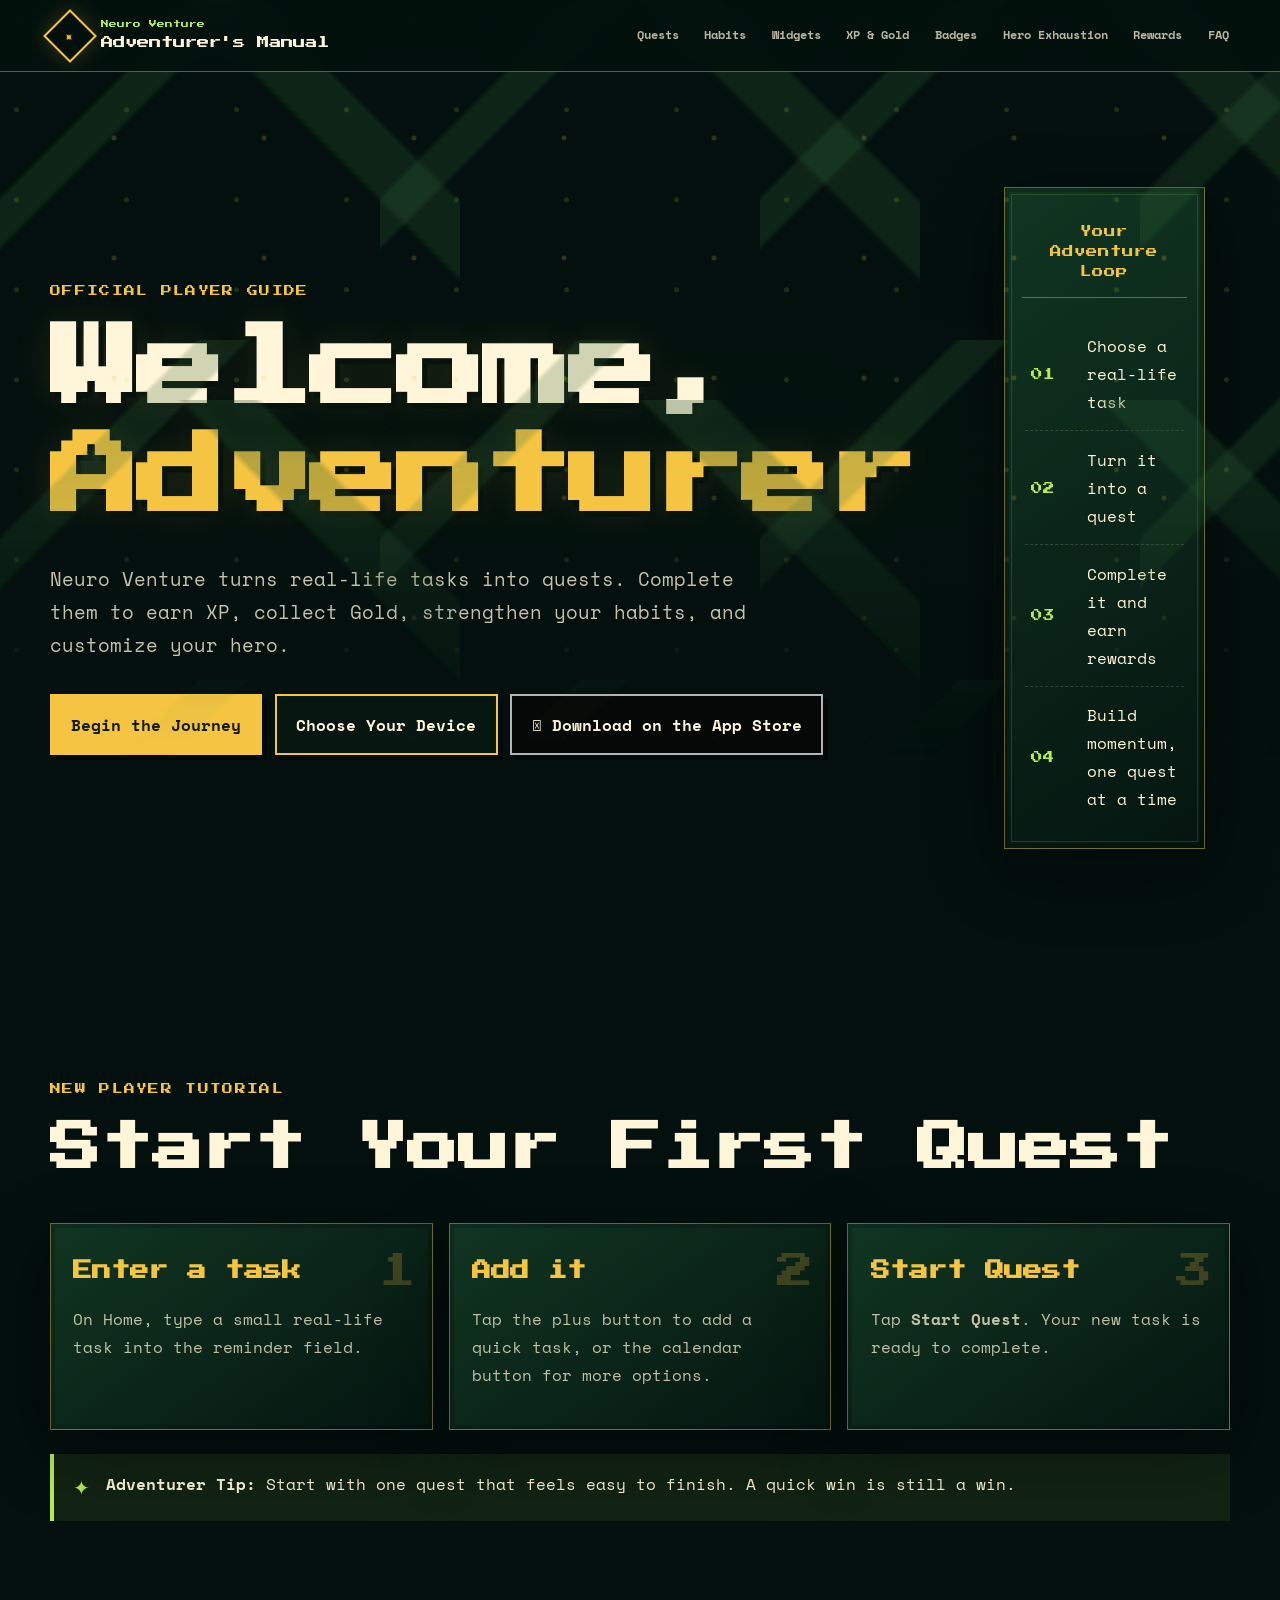
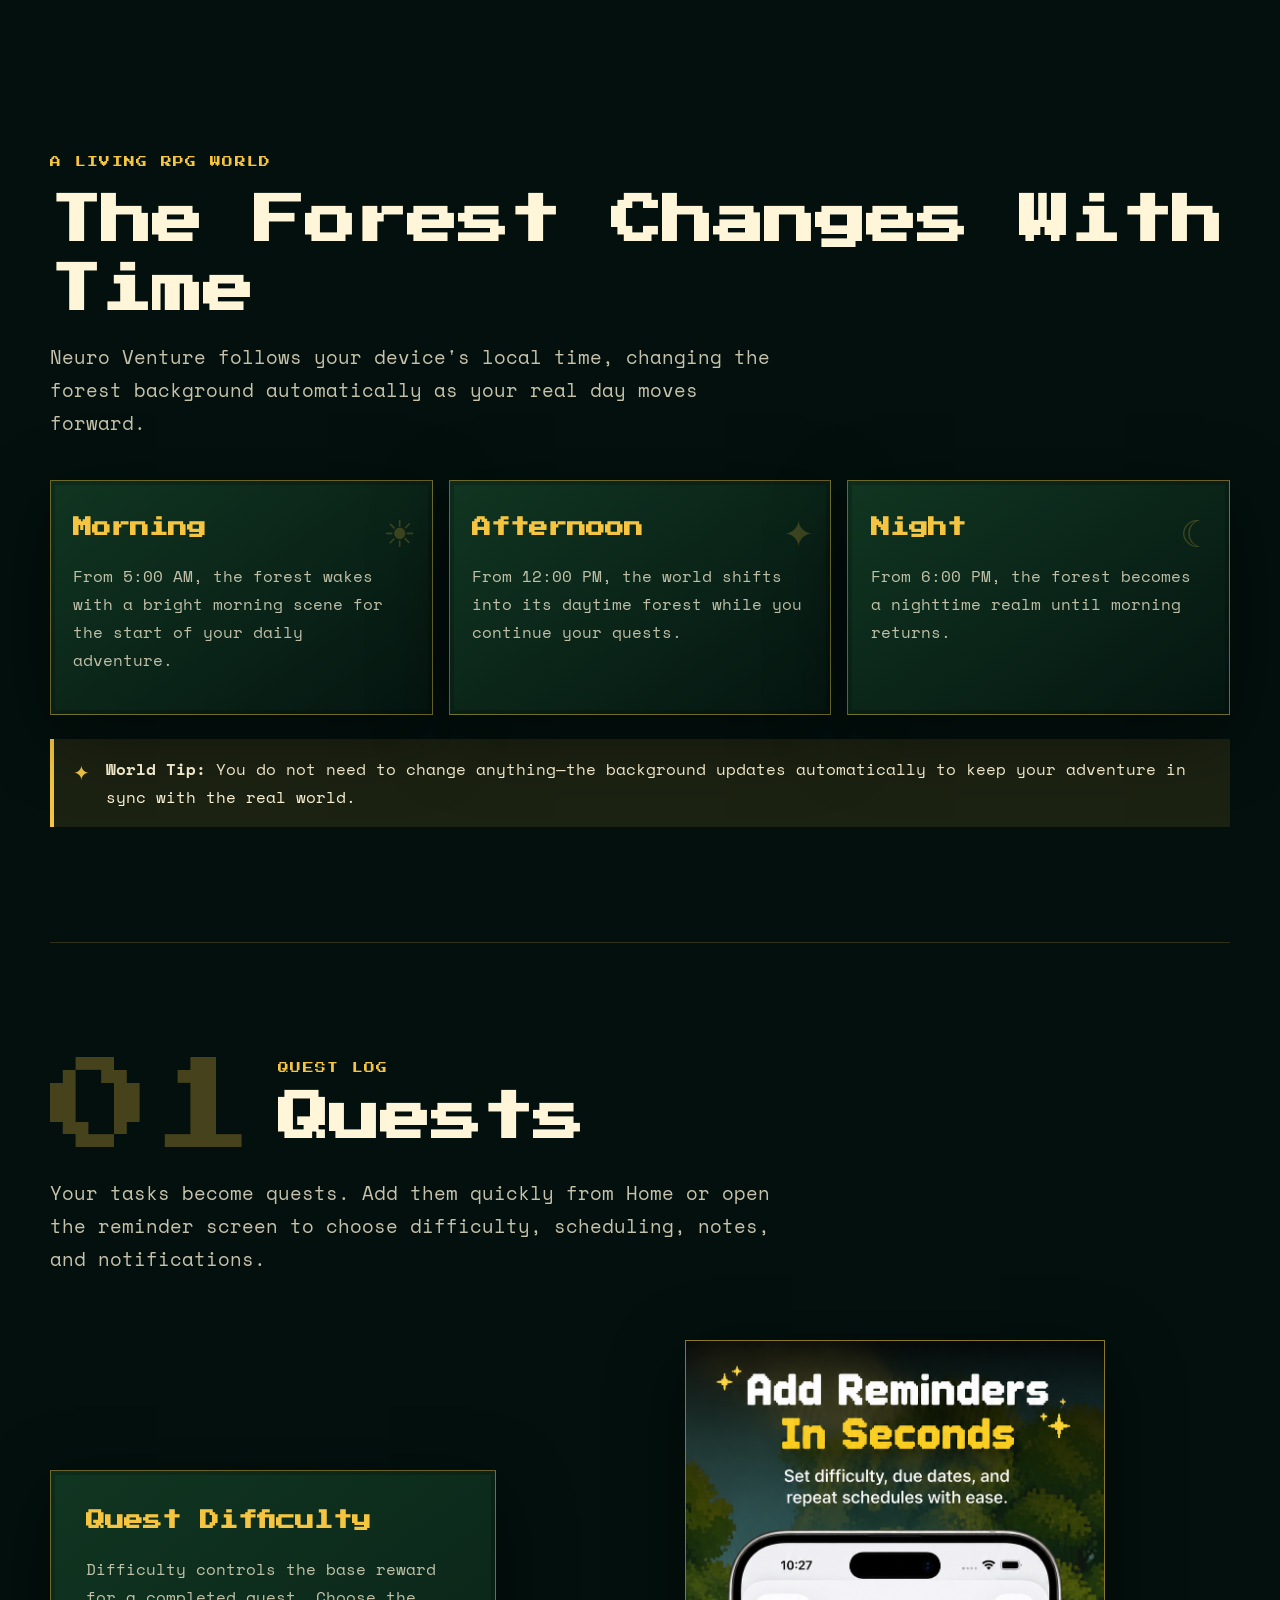
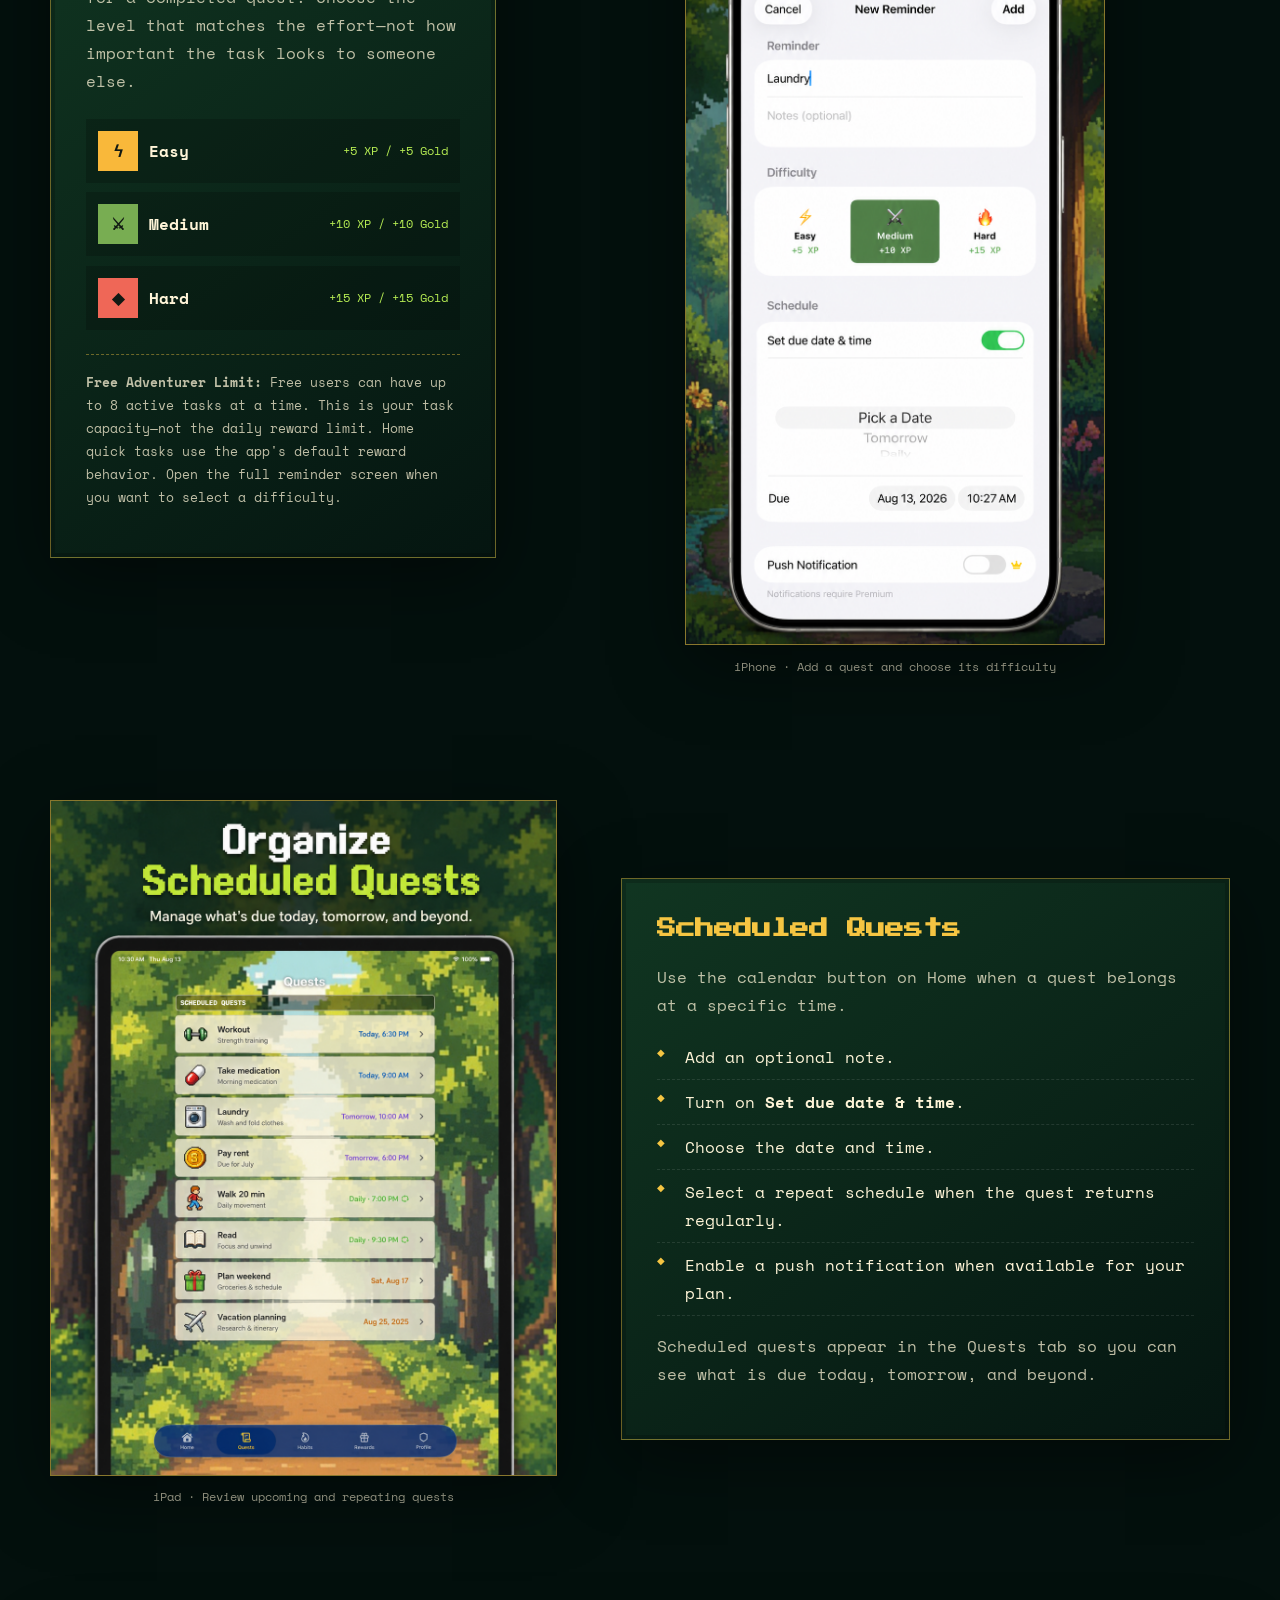
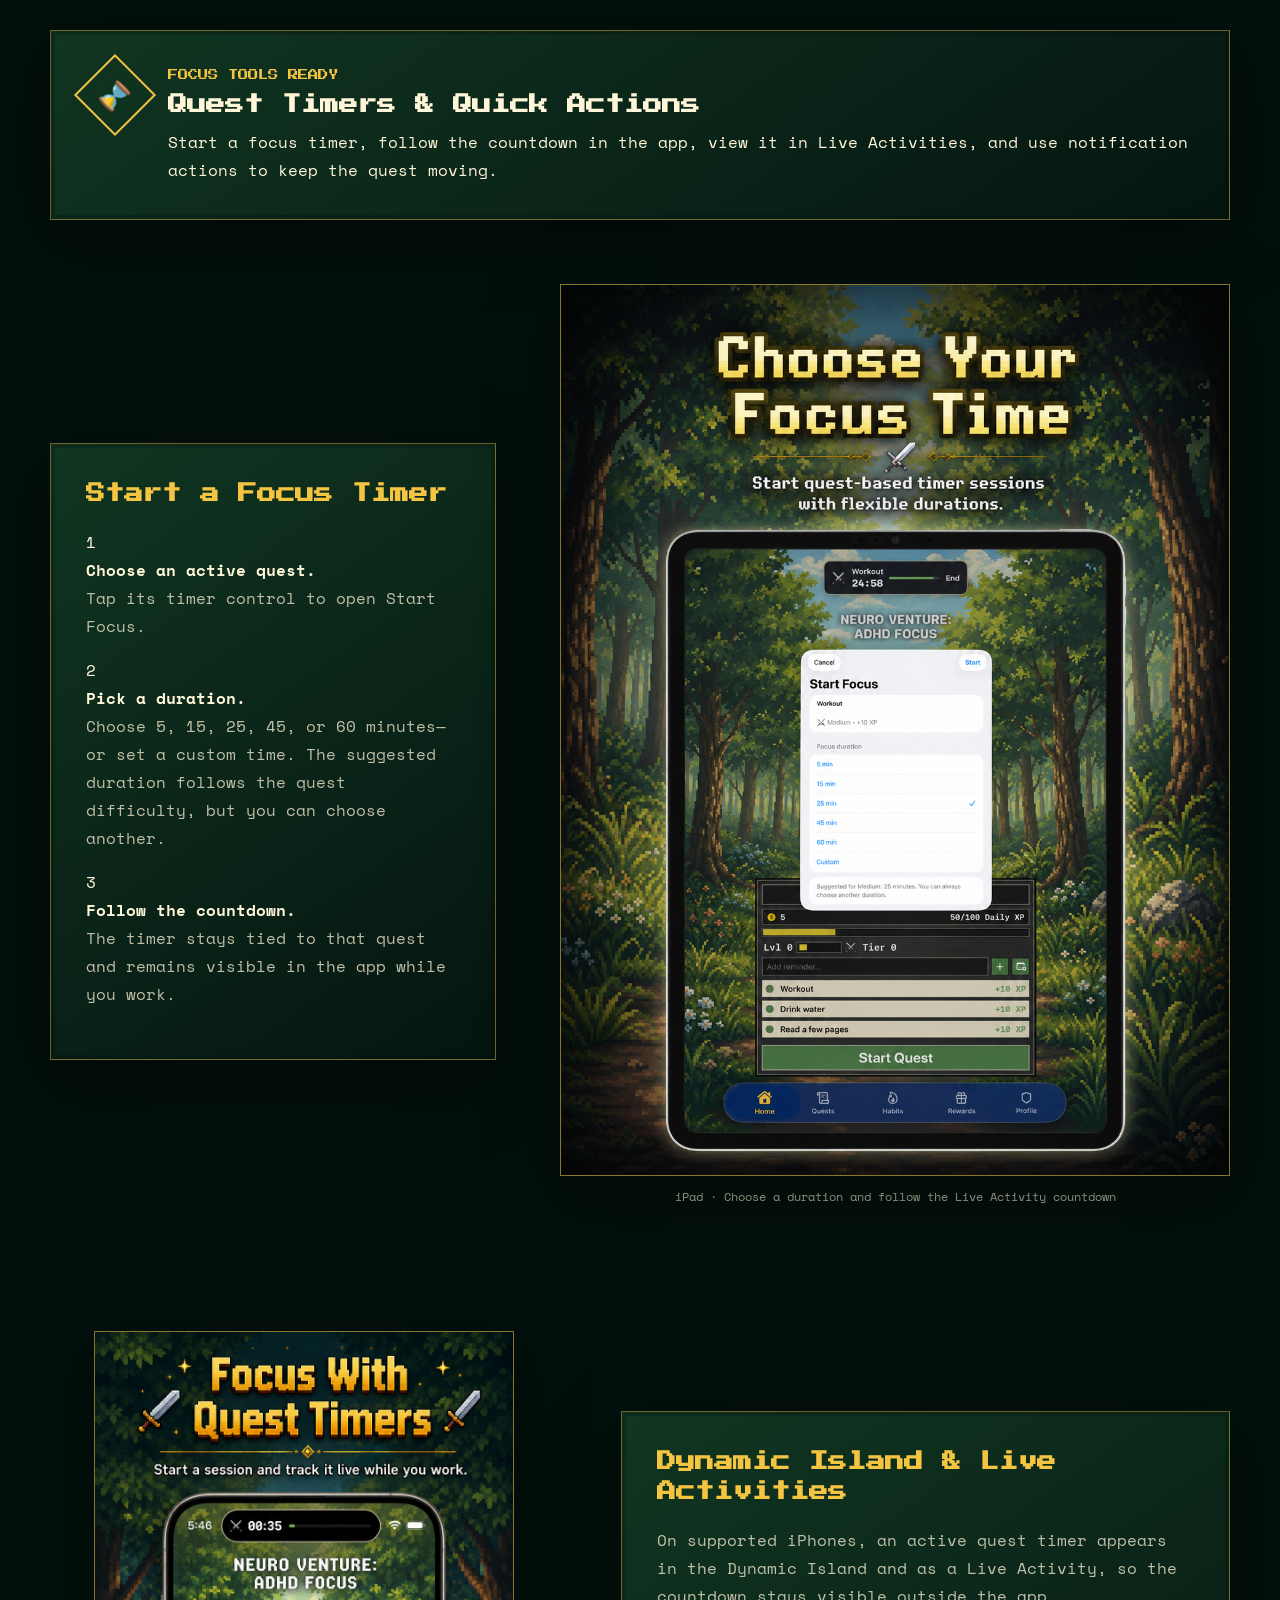
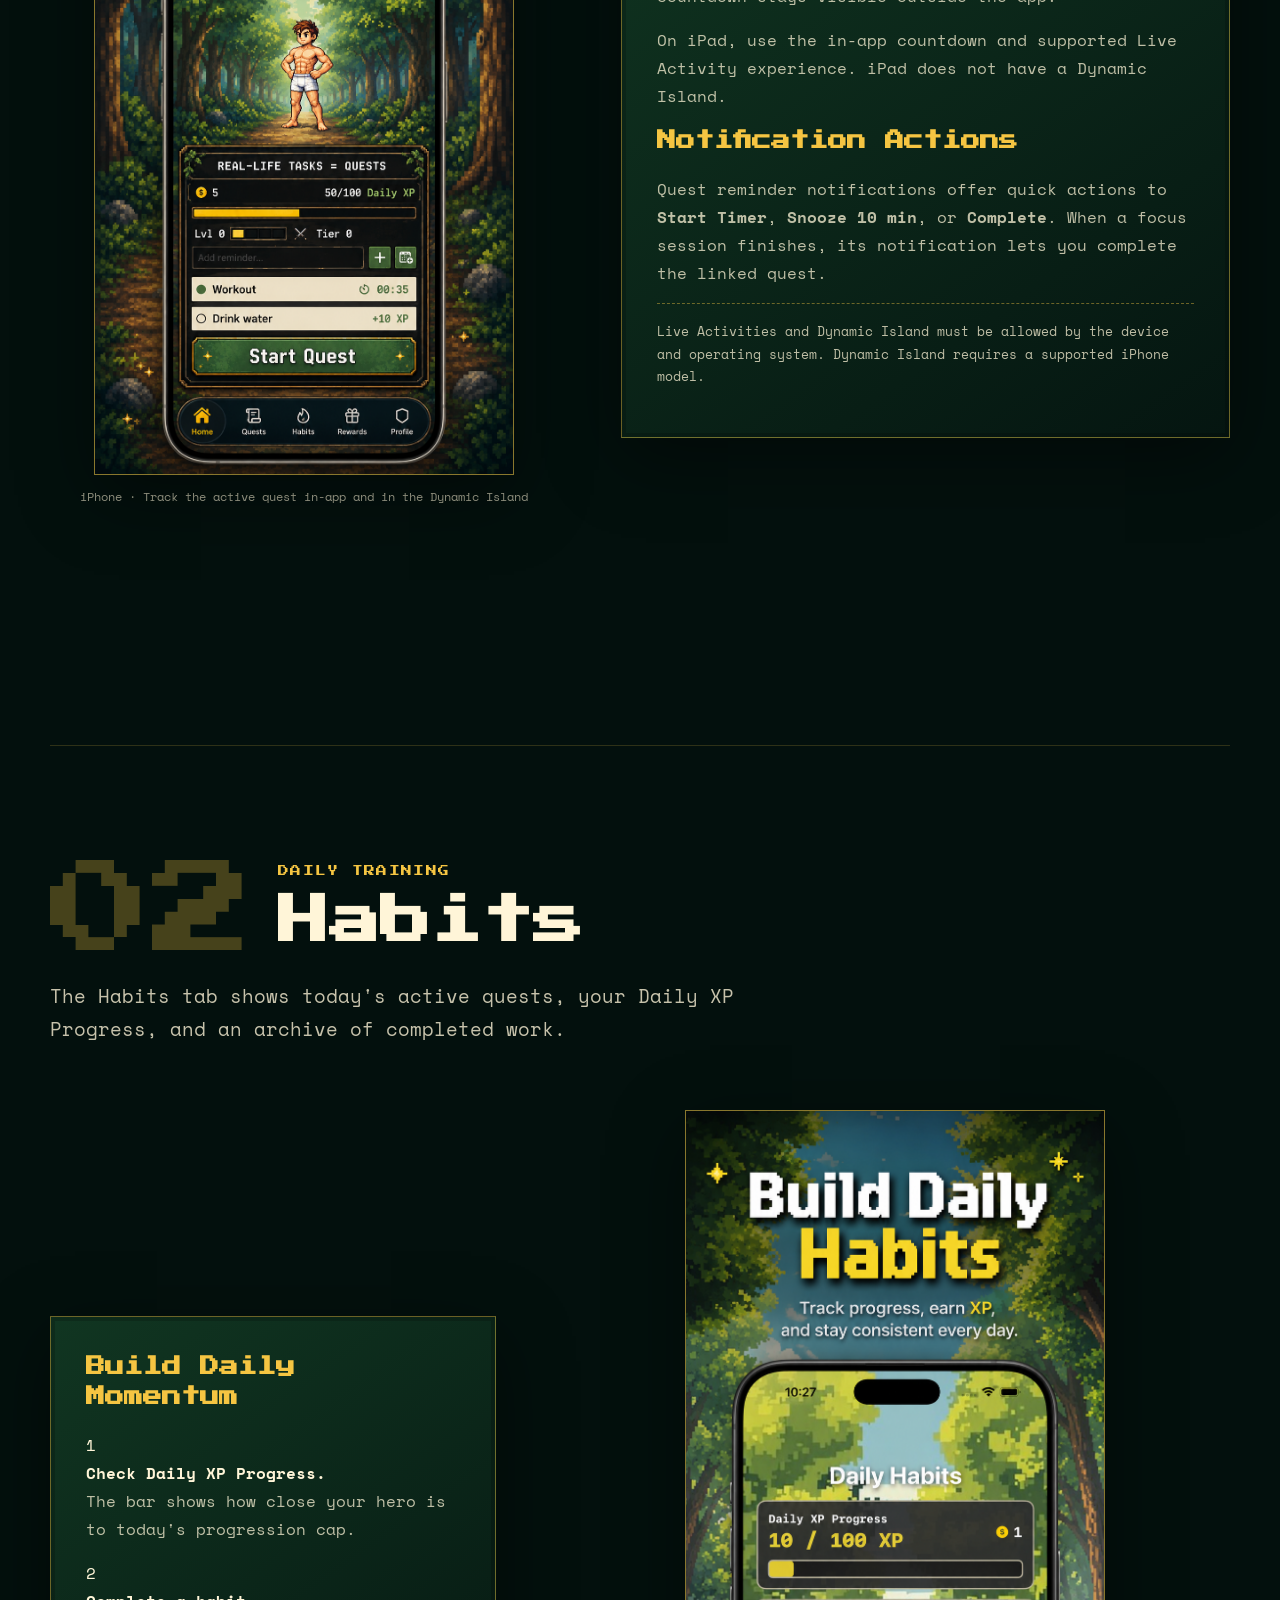
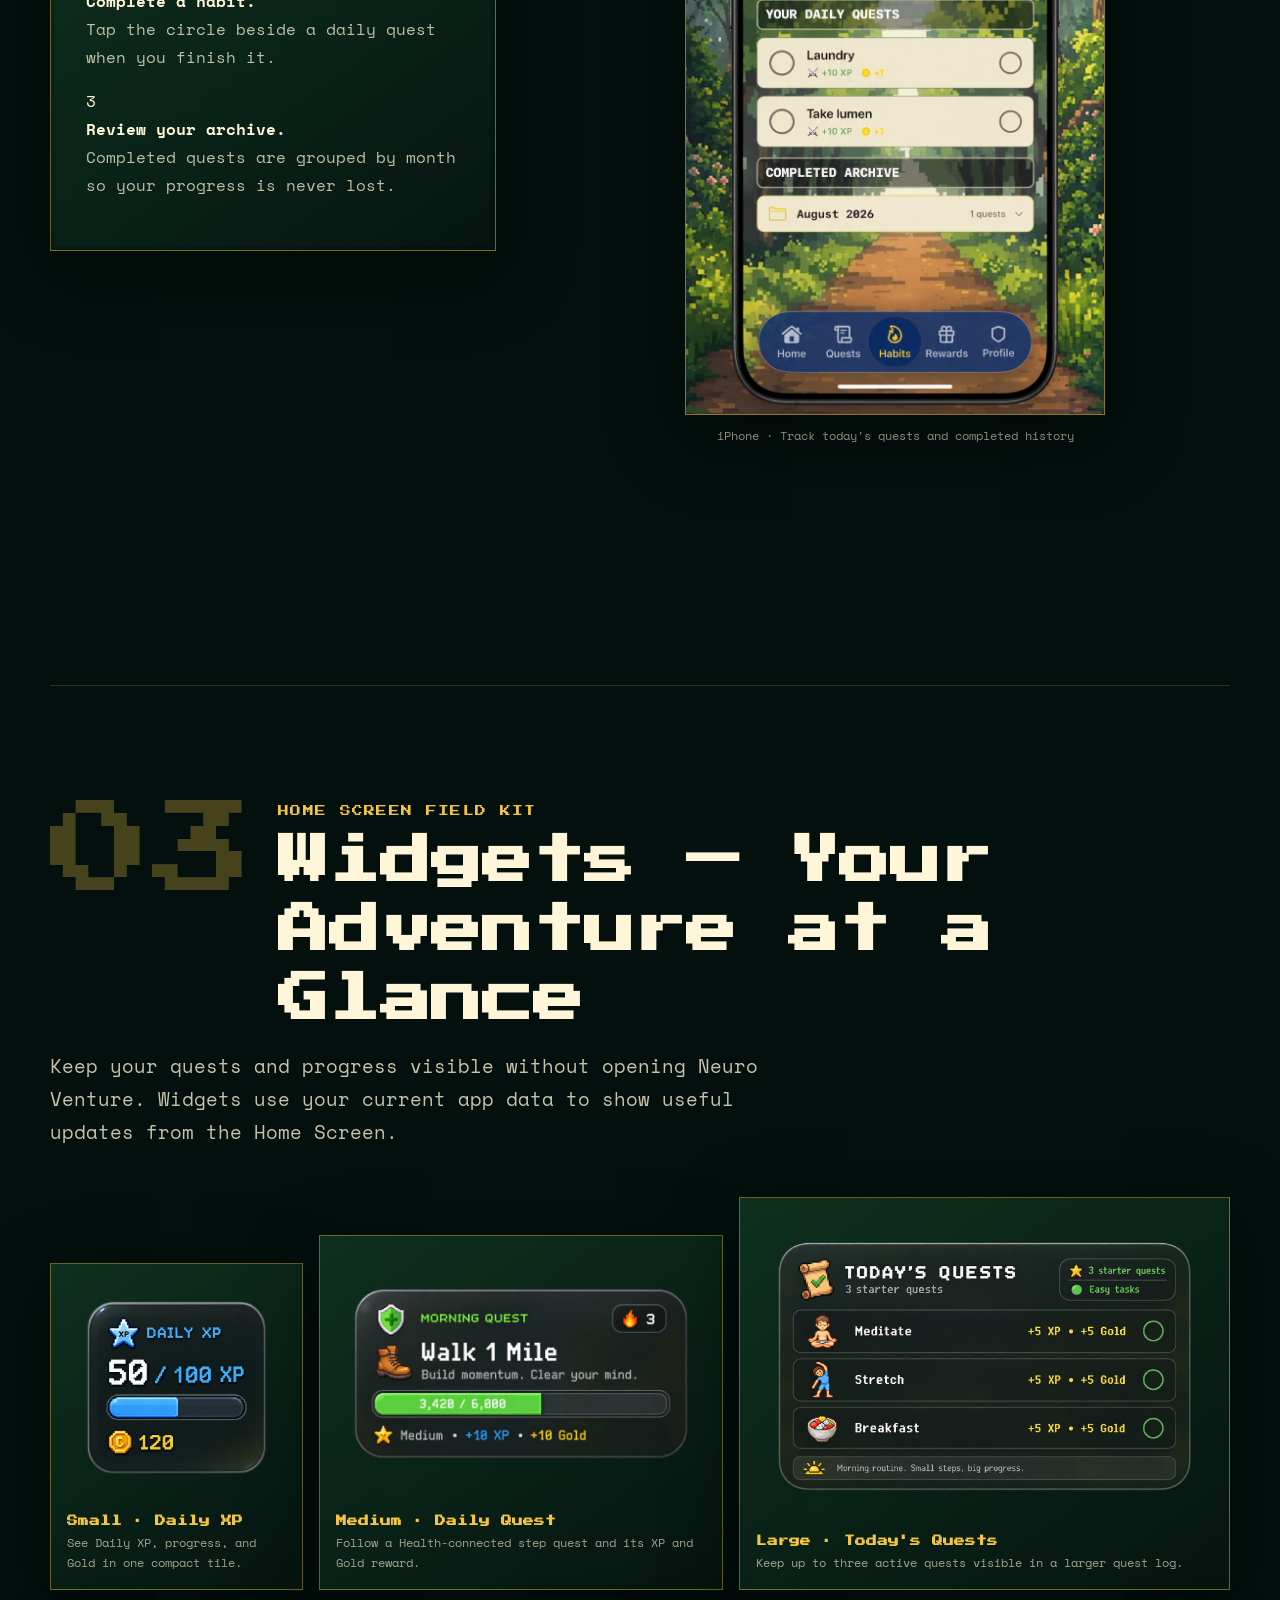
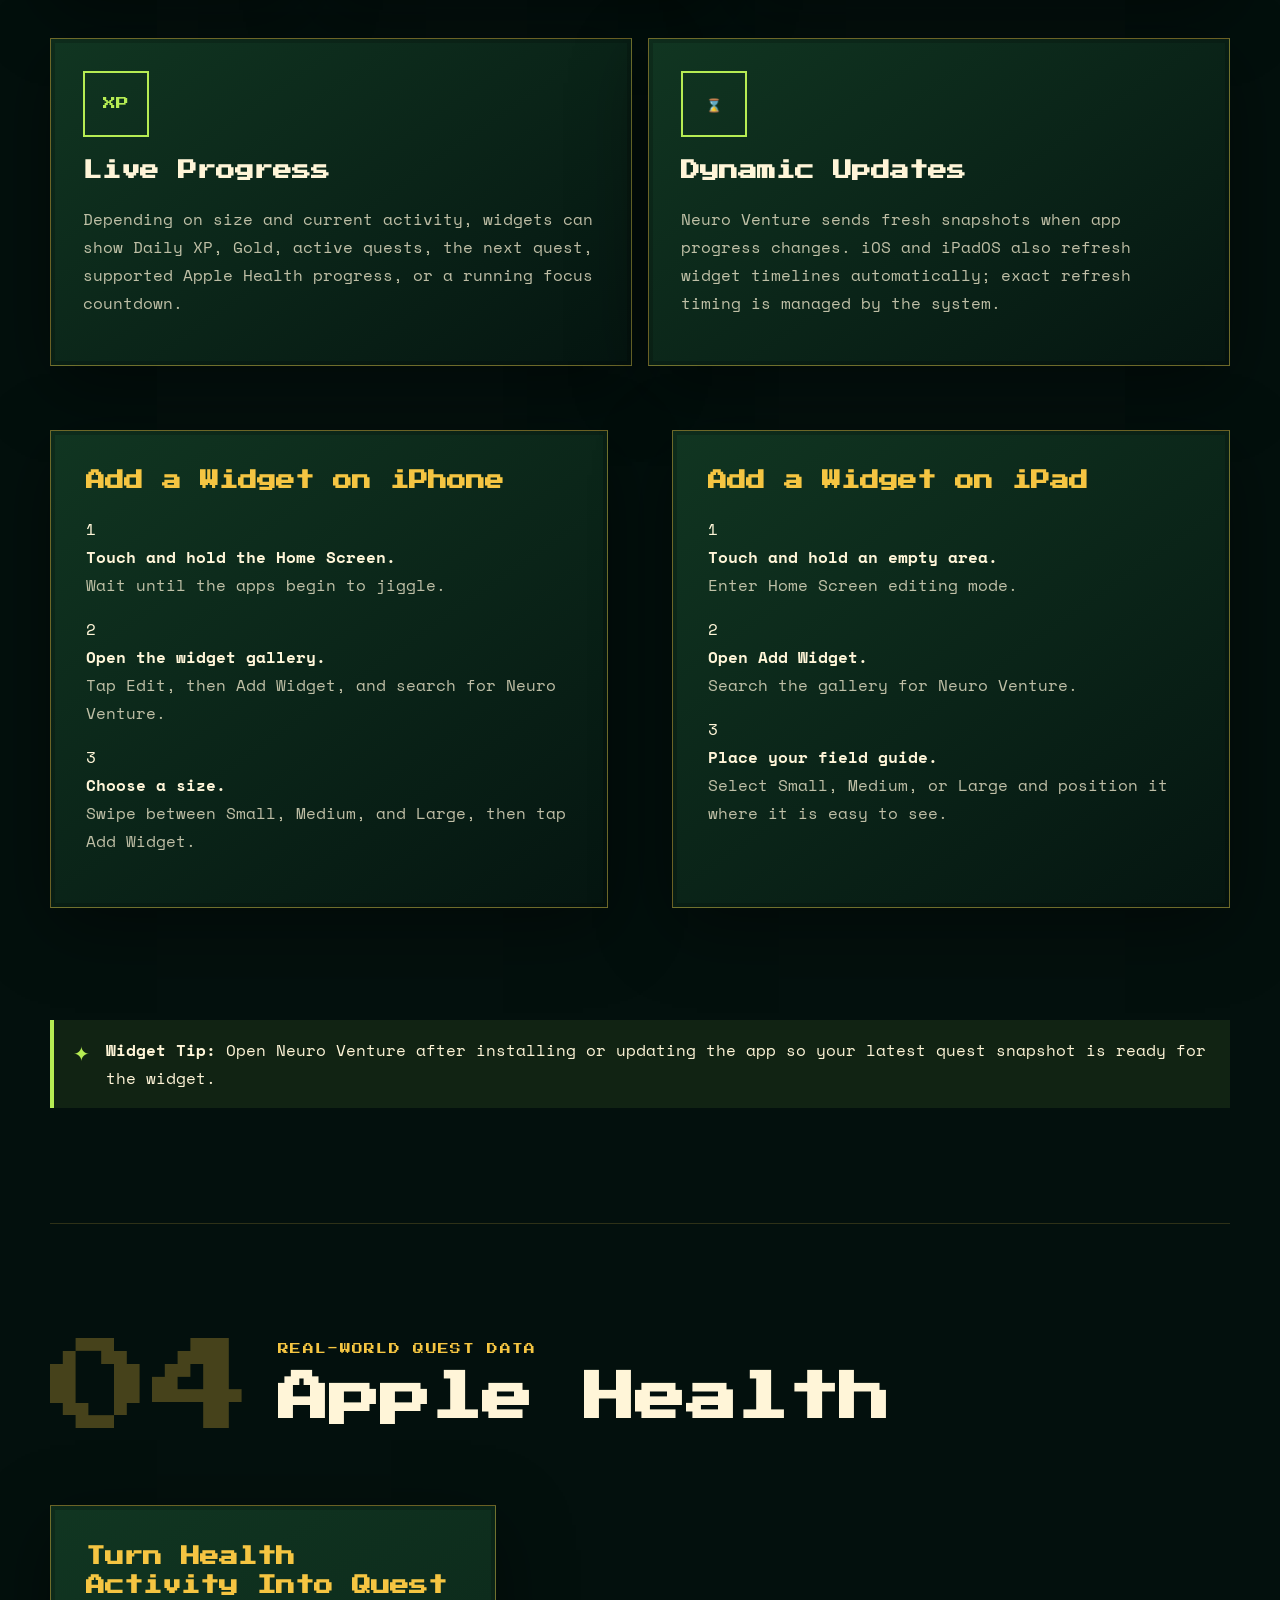
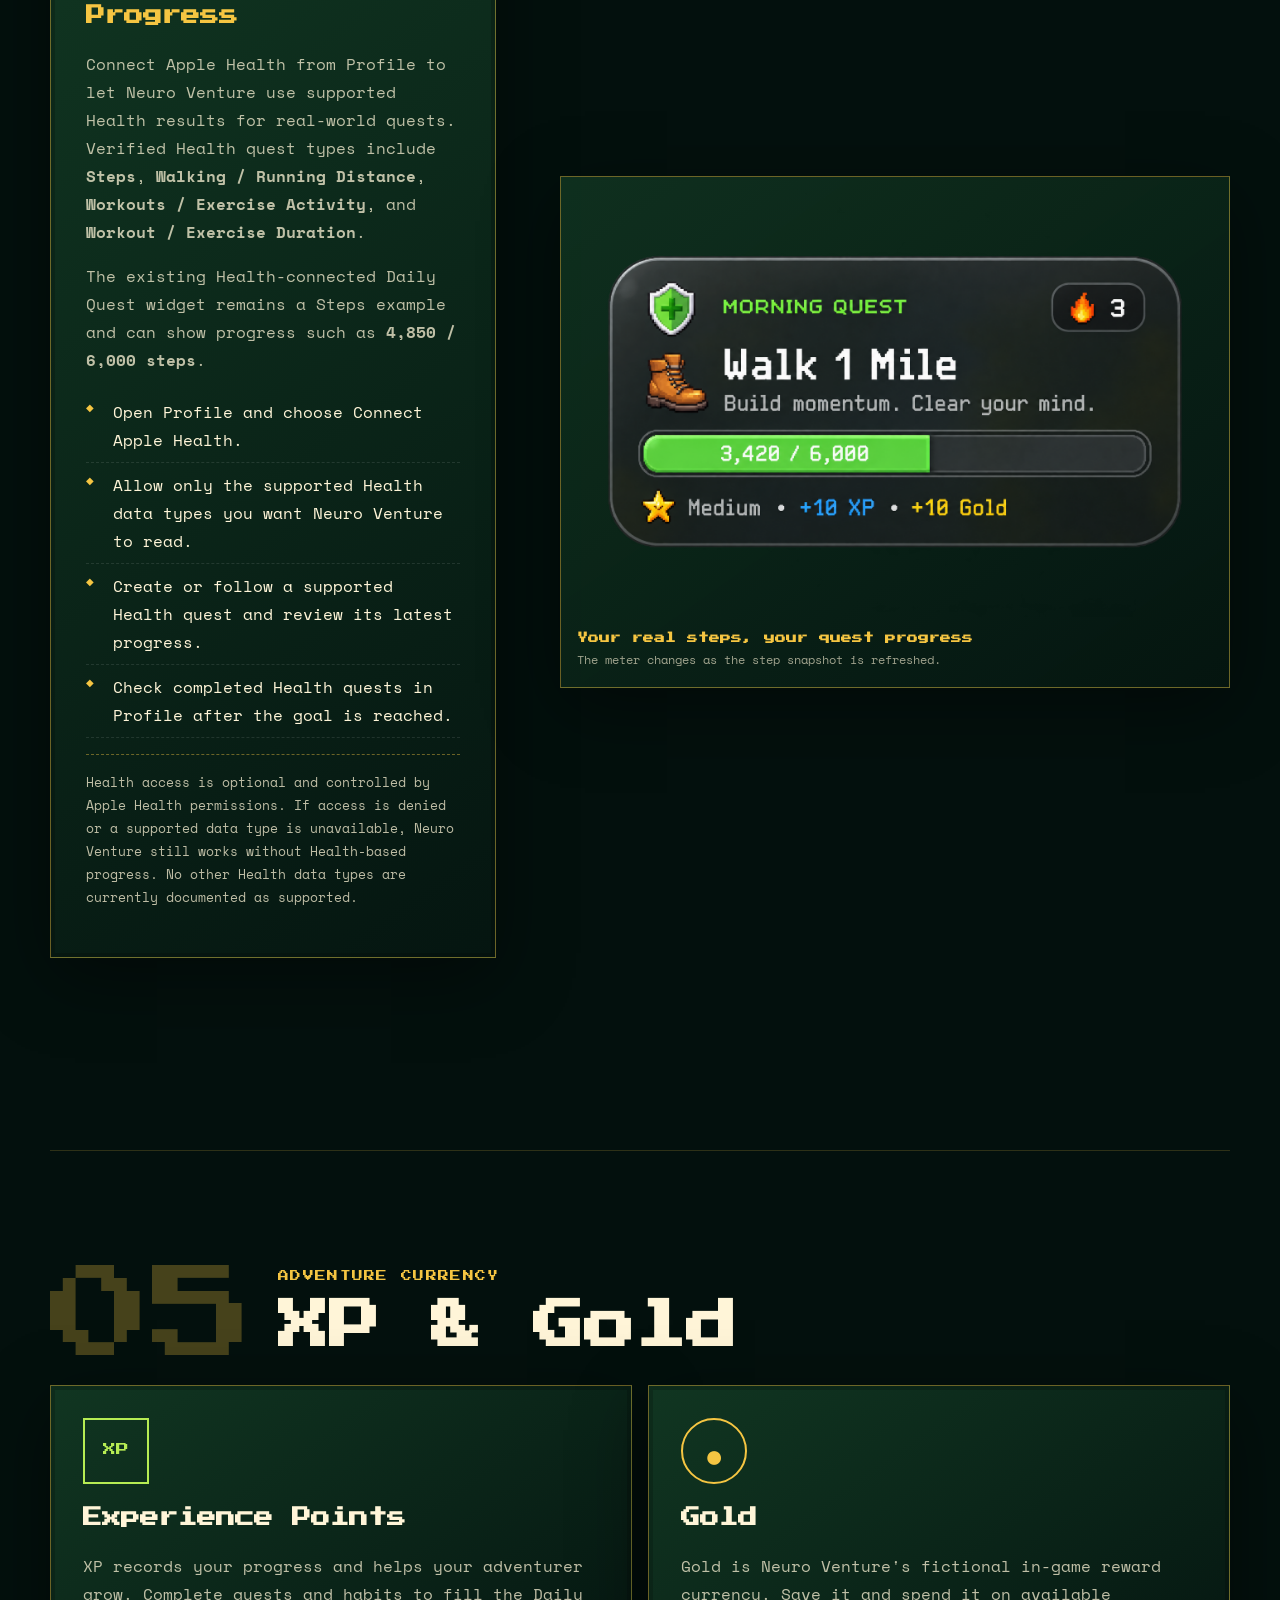
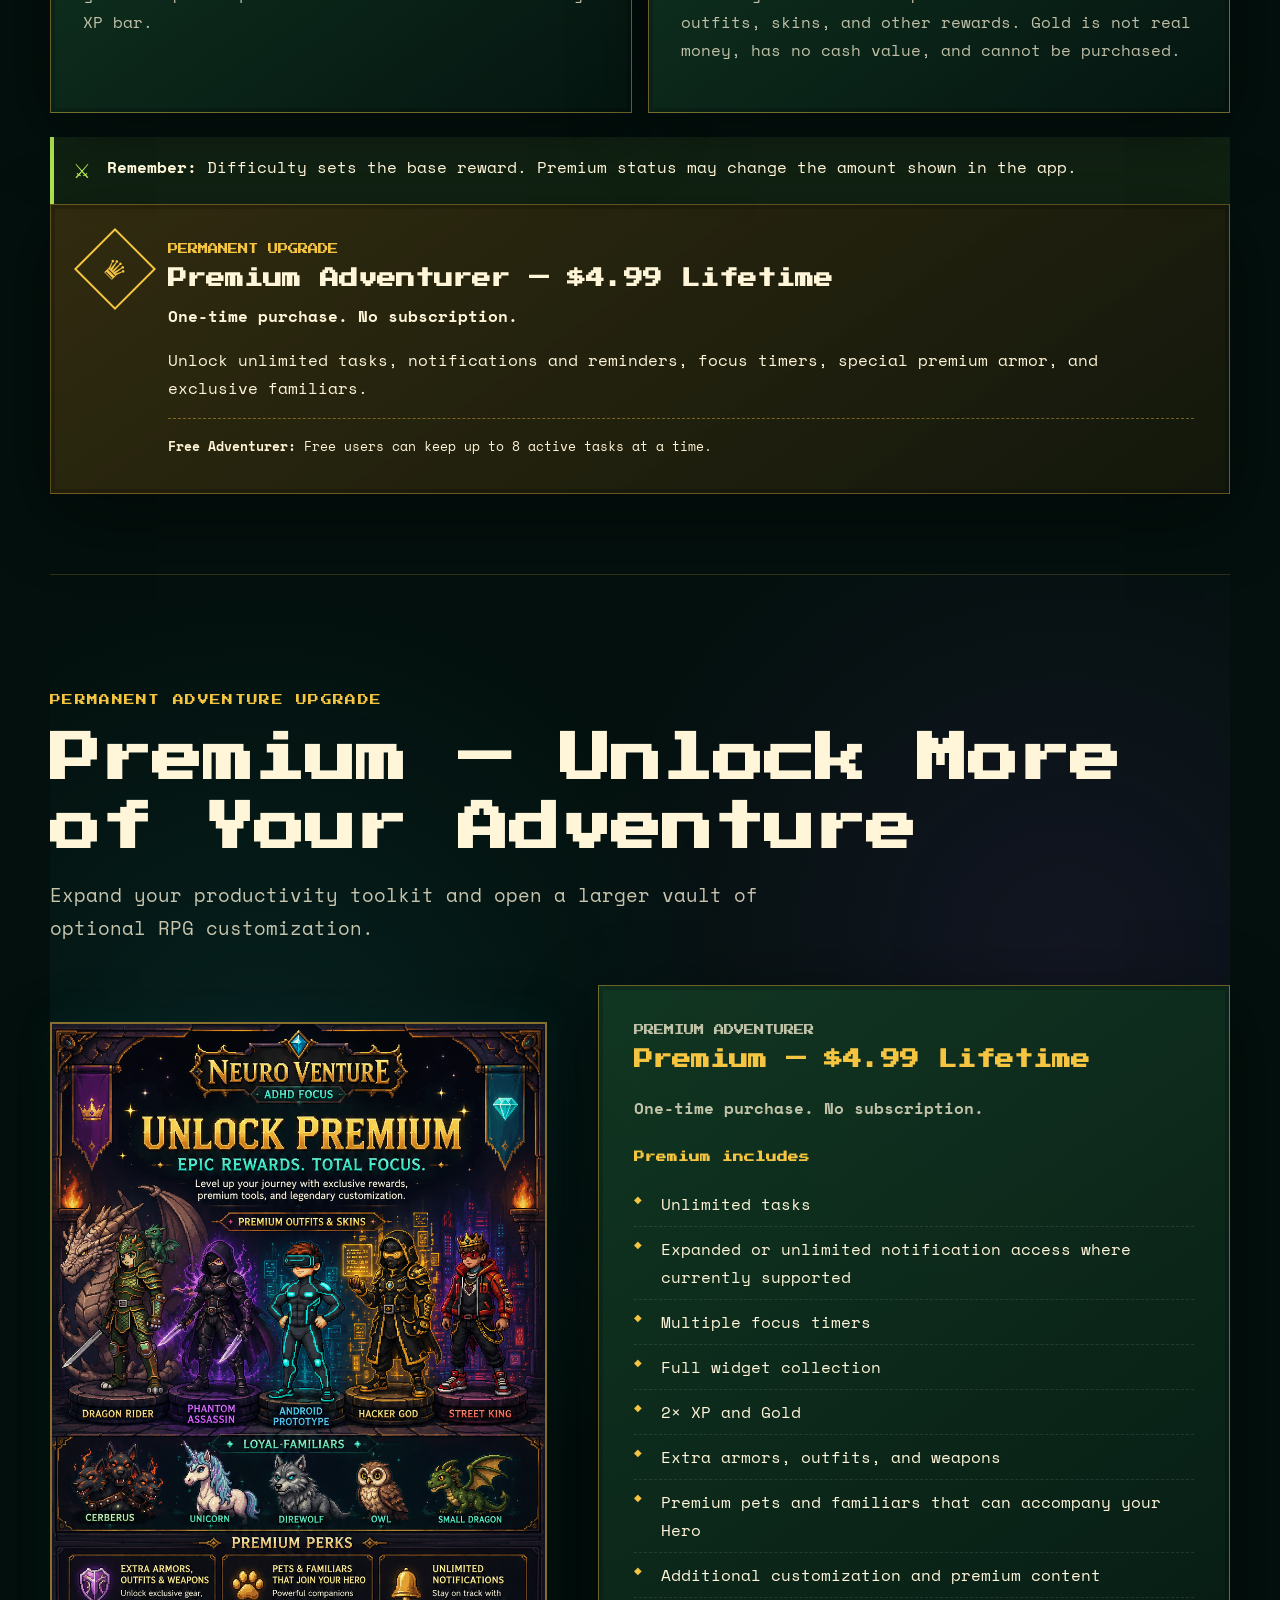
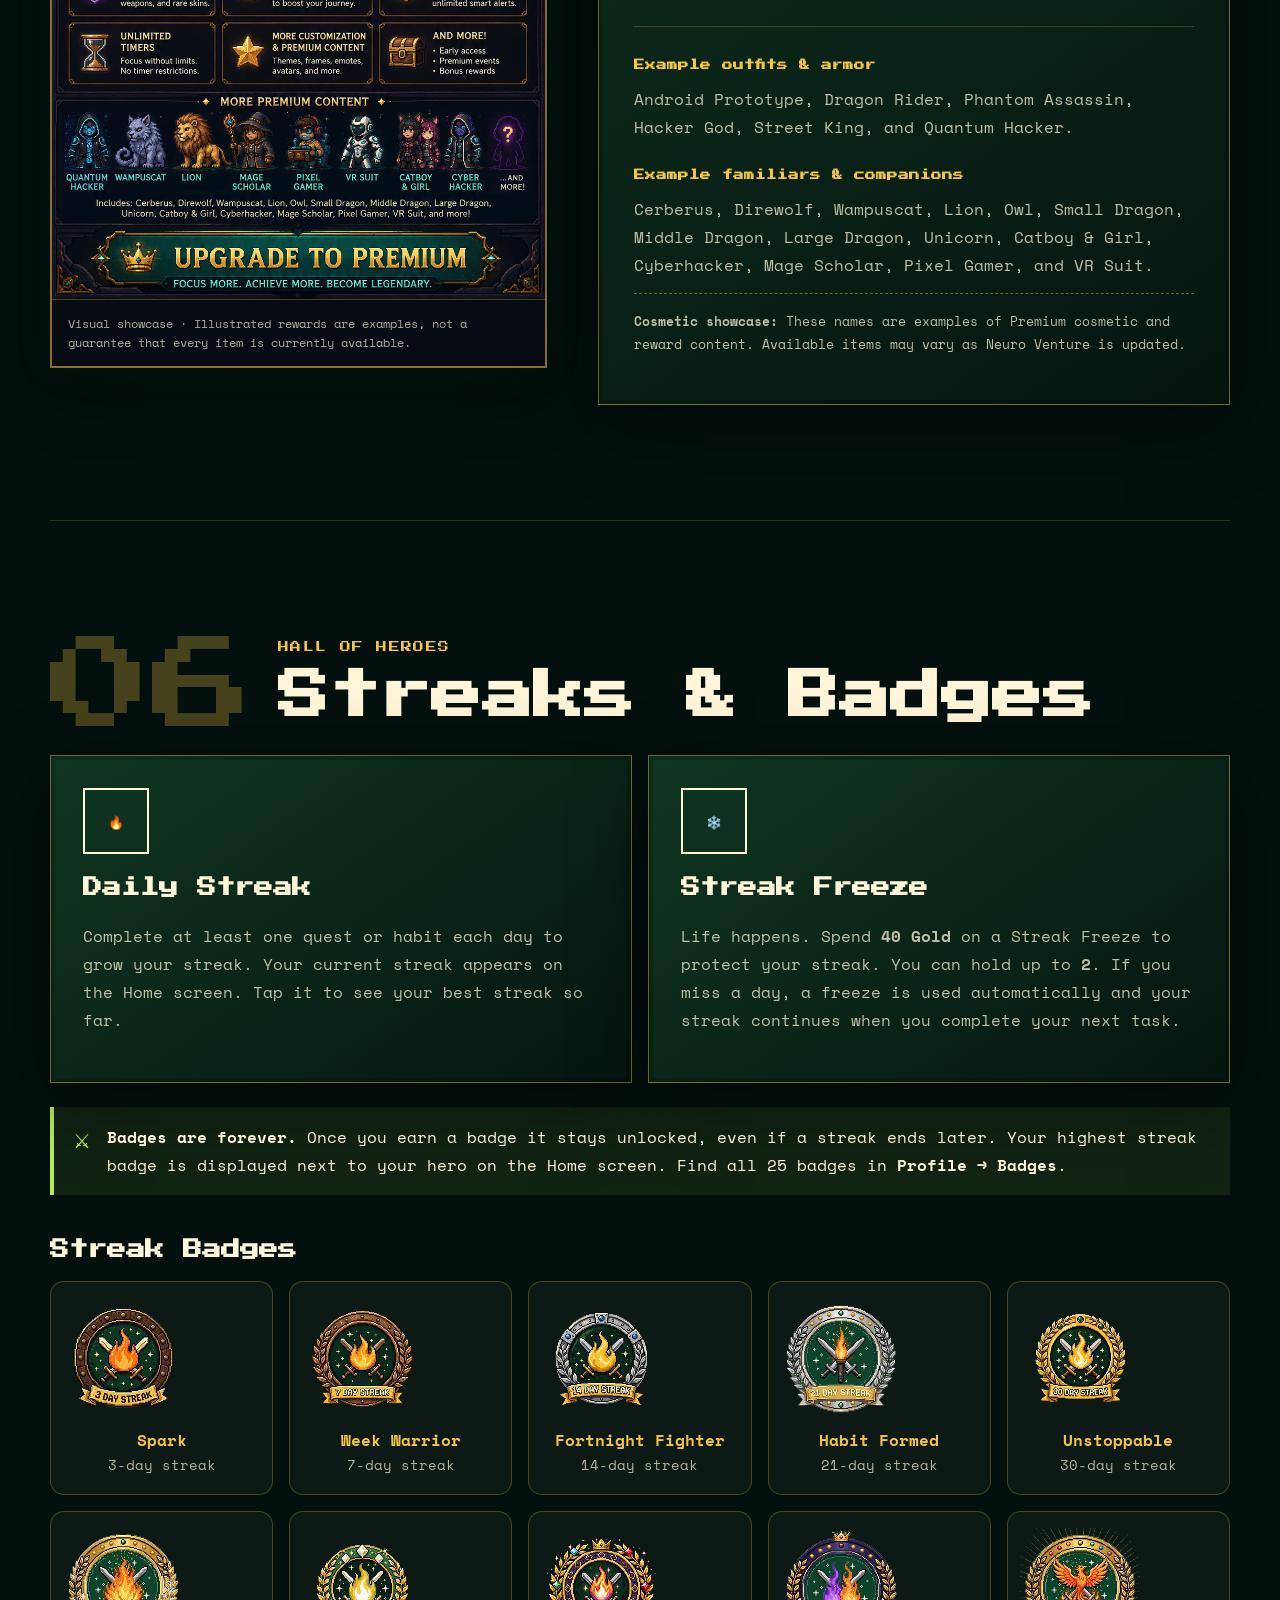
==== commit c719106a: "Add Streaks & Badges chapter, Premium chapter, and Health updates to Neuro Venture manual Co-Authore" ====
--- a/Manual/neuro-venture/index.html
+++ b/Manual/neuro-venture/index.html
@@ -26,6 +26,7 @@
       <a href="#habits">Habits</a>
       <a href="#widgets">Widgets</a>
       <a href="#xp-gold">XP &amp; Gold</a>
+      <a href="#streaks-badges">Badges</a>
       <a href="#exhaustion">Hero Exhaustion</a>
       <a href="#rewards">Rewards</a>
       <a href="#faq">FAQ</a>
@@ -187,8 +188,8 @@
           <figcaption><strong>Small · Daily XP</strong><span>See Daily XP, progress, and Gold in one compact tile.</span></figcaption>
         </figure>
         <figure class="widget-card widget-medium">
-          <img src="assets/widgets/morning-quest-medium.png" alt="Medium Neuro Venture Morning Quest widget showing step progress and quest rewards" loading="lazy">
-          <figcaption><strong>Medium · Morning Quest</strong><span>Follow a Health-connected step quest and its XP and Gold reward.</span></figcaption>
+          <img src="assets/widgets/morning-quest-medium.png" alt="Medium Neuro Venture Daily Quest widget showing step progress and quest rewards" loading="lazy">
+          <figcaption><strong>Medium · Daily Quest</strong><span>Follow a Health-connected step quest and its XP and Gold reward.</span></figcaption>
         </figure>
         <figure class="widget-card widget-large">
           <img src="assets/widgets/todays-quests-large.png" alt="Large Neuro Venture Today's Quests widget showing three starter quests" loading="lazy">
@@ -197,7 +198,7 @@
       </div>
 
       <div class="resource-grid widget-features">
-        <article class="resource-card"><span class="resource-glyph">XP</span><h3>Live Progress</h3><p>Depending on size and current activity, widgets can show Daily XP, Gold, active quests, the next quest, Apple Health steps, or a running focus countdown.</p></article>
+        <article class="resource-card"><span class="resource-glyph">XP</span><h3>Live Progress</h3><p>Depending on size and current activity, widgets can show Daily XP, Gold, active quests, the next quest, supported Apple Health progress, or a running focus countdown.</p></article>
         <article class="resource-card"><span class="resource-glyph">⌛</span><h3>Dynamic Updates</h3><p>Neuro Venture sends fresh snapshots when app progress changes. iOS and iPadOS also refresh widget timelines automatically; exact refresh timing is managed by the system.</p></article>
       </div>
 
@@ -226,18 +227,19 @@
       <div class="chapter-marker"><span>04</span><div><p class="eyebrow">Real-World Quest Data</p><h2>Apple Health</h2></div></div>
       <div class="subchapter">
         <div class="copy-panel">
-          <h3>Turn Steps Into Progress</h3>
-          <p>Connect Apple Health from Profile to let Neuro Venture read today's step count. A Health-connected Morning Quest widget can show real progress such as <strong>4,850 / 6,000 steps</strong>.</p>
+          <h3>Turn Health Activity Into Quest Progress</h3>
+          <p>Connect Apple Health from Profile to let Neuro Venture use supported Health results for real-world quests. Verified Health quest types include <strong>Steps</strong>, <strong>Walking / Running Distance</strong>, <strong>Workouts / Exercise Activity</strong>, and <strong>Workout / Exercise Duration</strong>.</p>
+          <p>The existing Health-connected Daily Quest widget remains a Steps example and can show progress such as <strong>4,850 / 6,000 steps</strong>.</p>
           <ul class="rune-list">
             <li>Open Profile and choose Connect Apple Health.</li>
-            <li>Allow Neuro Venture to read Steps.</li>
-            <li>Use Refresh Steps when you want to request the latest result in the app.</li>
-            <li>Change the step goal to match your real-life adventure.</li>
+            <li>Allow only the supported Health data types you want Neuro Venture to read.</li>
+            <li>Create or follow a supported Health quest and review its latest progress.</li>
+            <li>Check completed Health quests in Profile after the goal is reached.</li>
           </ul>
-          <p class="fine-print">The current Apple Health integration reads step count only. Health permission is optional, and Apple Health remains the source of the displayed step data.</p>
+          <p class="fine-print">Health access is optional and controlled by Apple Health permissions. If access is denied or a supported data type is unavailable, Neuro Venture still works without Health-based progress. No other Health data types are currently documented as supported.</p>
         </div>
         <figure class="widget-card health-widget">
-          <img src="assets/widgets/morning-quest-medium.png" alt="Morning Quest widget showing 3,420 of 6,000 steps" loading="lazy">
+          <img src="assets/widgets/morning-quest-medium.png" alt="Daily Quest widget showing 3,420 of 6,000 steps" loading="lazy">
           <figcaption><strong>Your real steps, your quest progress</strong><span>The meter changes as the step snapshot is refreshed.</span></figcaption>
         </figure>
       </div>
@@ -247,7 +249,7 @@
       <div class="chapter-marker"><span>05</span><div><p class="eyebrow">Adventure Currency</p><h2>XP &amp; Gold</h2></div></div>
       <div class="resource-grid">
         <article class="resource-card xp-card"><span class="resource-glyph">XP</span><h3>Experience Points</h3><p>XP records your progress and helps your adventurer grow. Complete quests and habits to fill the Daily XP bar.</p></article>
-        <article class="resource-card gold-card"><span class="resource-glyph">●</span><h3>Gold</h3><p>Gold is your reward currency. Save it and spend it on available outfits, skins, and other rewards.</p></article>
+        <article class="resource-card gold-card"><span class="resource-glyph">●</span><h3>Gold</h3><p>Gold is Neuro Venture's fictional in-game reward currency. Save it and spend it on available outfits, skins, and other rewards. Gold is not real money, has no cash value, and cannot be purchased.</p></article>
       </div>
       <div class="tip"><span>⚔</span><p><strong>Remember:</strong> Difficulty sets the base reward. Premium status may change the amount shown in the app.</p></div>
       <div class="status-panel pending">
@@ -262,8 +264,91 @@
       </div>
     </section>
 
+    <section id="premium" class="chapter content-chapter premium-chapter">
+      <div class="section-heading"><p class="eyebrow">Permanent Adventure Upgrade</p><h2>Premium — Unlock More of Your Adventure</h2><p>Expand your productivity toolkit and open a larger vault of optional RPG customization.</p></div>
+      <div class="premium-showcase">
+        <figure class="premium-visual">
+          <img src="assets/premium/premium-additions.png" alt="Neuro Venture Premium promotional showcase featuring example outfits, armor, familiars, and productivity perks" loading="lazy">
+          <figcaption>Visual showcase · Illustrated rewards are examples, not a guarantee that every item is currently available.</figcaption>
+        </figure>
+        <div class="copy-panel premium-copy">
+          <p class="status-label">Premium Adventurer</p>
+          <h3>Premium — $4.99 Lifetime</h3>
+          <p class="premium-purchase"><strong>One-time purchase. No subscription.</strong></p>
+          <h4>Premium includes</h4>
+          <ul class="rune-list">
+            <li>Unlimited tasks</li>
+            <li>Expanded or unlimited notification access where currently supported</li>
+            <li>Multiple focus timers</li>
+            <li>Full widget collection</li>
+            <li>2× XP and Gold</li>
+            <li>Extra armors, outfits, and weapons</li>
+            <li>Premium pets and familiars that can accompany your Hero</li>
+            <li>Additional customization and premium content</li>
+          </ul>
+          <div class="premium-examples">
+            <h4>Example outfits &amp; armor</h4>
+            <p>Android Prototype, Dragon Rider, Phantom Assassin, Hacker God, Street King, and Quantum Hacker.</p>
+            <h4>Example familiars &amp; companions</h4>
+            <p>Cerberus, Direwolf, Wampuscat, Lion, Owl, Small Dragon, Middle Dragon, Large Dragon, Unicorn, Catboy &amp; Girl, Cyberhacker, Mage Scholar, Pixel Gamer, and VR Suit.</p>
+          </div>
+          <p class="fine-print"><strong>Cosmetic showcase:</strong> These names are examples of Premium cosmetic and reward content. Available items may vary as Neuro Venture is updated.</p>
+        </div>
+      </div>
+    </section>
+
+    <section id="streaks-badges" class="chapter content-chapter badges-chapter">
+      <div class="chapter-marker"><span>06</span><div><p class="eyebrow">Hall of Heroes</p><h2>Streaks &amp; Badges</h2></div></div>
+      <div class="resource-grid">
+        <article class="resource-card"><span class="resource-glyph">🔥</span><h3>Daily Streak</h3><p>Complete at least one quest or habit each day to grow your streak. Your current streak appears on the Home screen. Tap it to see your best streak so far.</p></article>
+        <article class="resource-card"><span class="resource-glyph">❄️</span><h3>Streak Freeze</h3><p>Life happens. Spend <strong>40 Gold</strong> on a Streak Freeze to protect your streak. You can hold up to <strong>2</strong>. If you miss a day, a freeze is used automatically and your streak continues when you complete your next task.</p></article>
+      </div>
+      <div class="tip"><span>⚔</span><p><strong>Badges are forever.</strong> Once you earn a badge it stays unlocked, even if a streak ends later. Your highest streak badge is displayed next to your hero on the Home screen. Find all 25 badges in <strong>Profile → Badges</strong>.</p></div>
+
+      <div class="badge-group">
+        <h3>Streak Badges</h3>
+        <div class="badge-grid">
+          <figure class="badge-tile"><img src="assets/badges/streak-3.webp" alt="Spark badge" loading="lazy"><figcaption><strong>Spark</strong><span>3-day streak</span></figcaption></figure>
+          <figure class="badge-tile"><img src="assets/badges/streak-7.webp" alt="Week Warrior badge" loading="lazy"><figcaption><strong>Week Warrior</strong><span>7-day streak</span></figcaption></figure>
+          <figure class="badge-tile"><img src="assets/badges/streak-14.webp" alt="Fortnight Fighter badge" loading="lazy"><figcaption><strong>Fortnight Fighter</strong><span>14-day streak</span></figcaption></figure>
+          <figure class="badge-tile"><img src="assets/badges/streak-21.webp" alt="Habit Formed badge" loading="lazy"><figcaption><strong>Habit Formed</strong><span>21-day streak</span></figcaption></figure>
+          <figure class="badge-tile"><img src="assets/badges/streak-30.webp" alt="Unstoppable badge" loading="lazy"><figcaption><strong>Unstoppable</strong><span>30-day streak</span></figcaption></figure>
+          <figure class="badge-tile"><img src="assets/badges/streak-50.webp" alt="Half-Century badge" loading="lazy"><figcaption><strong>Half-Century</strong><span>50-day streak</span></figcaption></figure>
+          <figure class="badge-tile"><img src="assets/badges/streak-60.webp" alt="Diamond Blaze badge" loading="lazy"><figcaption><strong>Diamond Blaze</strong><span>60-day streak</span></figcaption></figure>
+          <figure class="badge-tile"><img src="assets/badges/streak-100.webp" alt="Eternal Flame badge" loading="lazy"><figcaption><strong>Eternal Flame</strong><span>100-day streak</span></figcaption></figure>
+          <figure class="badge-tile"><img src="assets/badges/streak-200.webp" alt="Ironclad badge" loading="lazy"><figcaption><strong>Ironclad</strong><span>200-day streak</span></figcaption></figure>
+          <figure class="badge-tile"><img src="assets/badges/streak-365.webp" alt="Year of Fire badge" loading="lazy"><figcaption><strong>Year of Fire</strong><span>365-day streak</span></figcaption></figure>
+        </div>
+      </div>
+      <div class="badge-group">
+        <h3>Quest Badges</h3>
+        <div class="badge-grid">
+          <figure class="badge-tile"><img src="assets/badges/tasks-1.webp" alt="First Quest badge" loading="lazy"><figcaption><strong>First Quest</strong><span>Complete your first task</span></figcaption></figure>
+          <figure class="badge-tile"><img src="assets/badges/tasks-10.webp" alt="Apprentice badge" loading="lazy"><figcaption><strong>Apprentice</strong><span>Complete 10 tasks</span></figcaption></figure>
+          <figure class="badge-tile"><img src="assets/badges/tasks-50.webp" alt="Veteran badge" loading="lazy"><figcaption><strong>Veteran</strong><span>Complete 50 tasks</span></figcaption></figure>
+          <figure class="badge-tile"><img src="assets/badges/tasks-100.webp" alt="Centurion badge" loading="lazy"><figcaption><strong>Centurion</strong><span>Complete 100 tasks</span></figcaption></figure>
+          <figure class="badge-tile"><img src="assets/badges/tasks-500.webp" alt="Legend badge" loading="lazy"><figcaption><strong>Legend</strong><span>Complete 500 tasks</span></figcaption></figure>
+        </div>
+      </div>
+      <div class="badge-group">
+        <h3>Level, Treasure &amp; Daily Badges</h3>
+        <div class="badge-grid">
+          <figure class="badge-tile badge-emoji"><span aria-hidden="true">📈</span><figcaption><strong>Rising Hero</strong><span>Reach level 5</span></figcaption></figure>
+          <figure class="badge-tile badge-emoji"><span aria-hidden="true">🎖️</span><figcaption><strong>Seasoned</strong><span>Reach level 10</span></figcaption></figure>
+          <figure class="badge-tile badge-emoji"><span aria-hidden="true">💎</span><figcaption><strong>Elite</strong><span>Reach level 25</span></figcaption></figure>
+          <figure class="badge-tile badge-emoji"><span aria-hidden="true">🌌</span><figcaption><strong>Mythic</strong><span>Reach level 50</span></figcaption></figure>
+          <figure class="badge-tile badge-emoji"><span aria-hidden="true">🪙</span><figcaption><strong>Coin Collector</strong><span>Hold 100 gold</span></figcaption></figure>
+          <figure class="badge-tile badge-emoji"><span aria-hidden="true">💰</span><figcaption><strong>Treasure Hunter</strong><span>Hold 500 gold</span></figcaption></figure>
+          <figure class="badge-tile badge-emoji"><span aria-hidden="true">🎁</span><figcaption><strong>Style Upgrade</strong><span>Unlock your first reward</span></figcaption></figure>
+          <figure class="badge-tile badge-emoji"><span aria-hidden="true">👗</span><figcaption><strong>Wardrobe</strong><span>Unlock 3 rewards</span></figcaption></figure>
+          <figure class="badge-tile badge-emoji"><span aria-hidden="true">✅</span><figcaption><strong>Perfect Day</strong><span>Reach 100 XP in one day</span></figcaption></figure>
+          <figure class="badge-tile badge-emoji"><span aria-hidden="true">🌈</span><figcaption><strong>Perfect Week</strong><span>Have 7 perfect days</span></figcaption></figure>
+        </div>
+      </div>
+    </section>
+
     <section id="exhaustion" class="chapter content-chapter exhaustion-chapter">
-      <div class="chapter-marker"><span>06</span><div><p class="eyebrow">Stamina Warning</p><h2>Hero Exhaustion</h2></div></div>
+      <div class="chapter-marker"><span>07</span><div><p class="eyebrow">Stamina Warning</p><h2>Hero Exhaustion</h2></div></div>
       <div class="status-panel danger">
         <span class="status-icon crossed-swords">⚔</span>
         <div><p class="status-label">Daily Reward Limit Reached</p><h3>Your hero needs rest.</h3><p>Neuro Venture rewards the first 10 tasks you complete each day. After the 10th rewarded completion, your hero becomes exhausted and additional XP and Gold rewards pause until the next day.</p><p>You can still complete tasks while your hero is exhausted. This limit keeps progression balanced and prevents unlimited reward farming. The existing 100 XP daily cap remains part of your Daily XP progress.</p></div>
@@ -282,7 +367,7 @@
     </section>
 
     <section id="rewards" class="chapter content-chapter">
-      <div class="chapter-marker"><span>07</span><div><p class="eyebrow">Treasure Vault</p><h2>Rewards &amp; Skins</h2></div></div>
+      <div class="chapter-marker"><span>08</span><div><p class="eyebrow">Treasure Vault</p><h2>Rewards &amp; Skins</h2></div></div>
       <div class="subchapter reverse">
         <div class="copy-panel">
           <h3>Spend Your Gold</h3>
@@ -304,7 +389,7 @@
       <div class="section-heading"><p class="eyebrow">Platform Field Guides</p><h2>Choose Your Device</h2><p>Each guide uses screenshots from that device only, so every instruction matches the layout in your hands.</p></div>
       <div class="device-tabs" role="tablist" aria-label="Device tutorials">
         <button id="iphone-tab" role="tab" aria-selected="true" aria-controls="iphone-guide">iPhone Version</button>
-        <button id="ipad-tab" role="tab" aria-selected="false" aria-controls="ipad-guide" tabindex="-1">iPad Version</button>
+        <button id="ipad-tab" role="tab" aria-selected="false" aria-controls="ipad-guide" tabindex="-1">iPad Version · Portrait Only</button>
       </div>
 
       <div id="iphone-guide" class="device-panel" role="tabpanel" aria-labelledby="iphone-tab">
@@ -317,6 +402,10 @@
       </div>
 
       <div id="ipad-guide" class="device-panel" role="tabpanel" aria-labelledby="ipad-tab" hidden>
+        <aside class="status-panel pending" aria-label="iPad orientation compatibility">
+          <span class="status-icon" aria-hidden="true">↕</span>
+          <div><p class="status-label">iPad Support</p><h3>Portrait Orientation</h3><p>Neuro Venture currently supports Portrait orientation on iPad.</p><p>Landscape support is coming soon.</p></div>
+        </aside>
         <article class="device-step"><figure><img src="assets/ipad-pro-13/home.png" alt="Neuro Venture Home screen on iPad" loading="lazy"></figure><div><span>iPad · 01</span><h3>Begin on Home</h3><p>Choose your task, add it to the panel, and start the quest from the spacious iPad Home layout.</p></div></article>
         <article class="device-step"><figure><img src="assets/ipad-pro-13/reminder.png" alt="New Reminder screen on iPad" loading="lazy"></figure><div><span>iPad · 02</span><h3>Plan a Reminder</h3><p>Add details, choose a difficulty, and set a schedule using the iPad reminder sheet.</p></div></article>
         <article class="device-step"><figure><img src="assets/ipad-pro-13/focus-timer.png" alt="Start Focus duration picker and active countdown on iPad" loading="lazy"></figure><div><span>iPad · 03</span><h3>Choose Your Focus Time</h3><p>Select a suggested or custom duration, then follow the in-app countdown and supported Live Activity. iPad does not use Dynamic Island.</p></div></article>
@@ -343,15 +432,19 @@
         <details><summary>Why didn't I earn XP or Gold?</summary><p>Your hero may already have earned rewards from 10 completed tasks today. After the 10th rewarded completion, XP and Gold pause until the next day, but you can still complete tasks.</p></details>
         <details><summary>Why is my hero exhausted?</summary><p>Your hero earns rewards from up to 10 completed tasks per day. After the 10th rewarded completion, exhaustion begins to keep progression balanced. This is separate from the Free plan capacity of 8 active tasks.</p></details>
         <details><summary>What is the Free Adventurer task limit?</summary><p>Free users can have up to 8 active tasks at one time. This is a capacity limit. Hero Exhaustion is different: it begins after 10 rewarded task completions in a day.</p></details>
+        <details><summary>What does Premium include?</summary><p>Premium is a $4.99 lifetime one-time purchase that unlocks additional productivity features and premium game content, including multiple focus timers, the full widget collection, 2× XP and Gold, expanded notifications, special armor and outfits, and exclusive familiars.</p></details>
         <details><summary>How do I change difficulty?</summary><p>Open the full Add Reminder screen and choose Easy, Medium, or Hard before adding the quest.</p></details>
         <details><summary>How do I schedule a reminder?</summary><p>Tap the calendar button on Home, turn on Set due date &amp; time, then select the date, time, and optional repeat schedule.</p></details>
         <details><summary>How do I enable notifications?</summary><p>Allow notifications in iOS Settings and enable the notification option when scheduling an eligible quest. Notification features may require Premium.</p></details>
         <details><summary>How do I snooze a notification?</summary><p>Press and hold the quest reminder notification to reveal its actions, then choose Snooze 10 min. Notification presentation can vary by iOS or iPadOS version and device settings.</p></details>
         <details><summary>How do I start a focus timer?</summary><p>Open an active quest and tap its timer control. Choose a suggested duration or Custom, then tap Start. The countdown remains tied to that quest.</p></details>
         <details><summary>How do I add a Neuro Venture widget?</summary><p>Touch and hold the Home Screen, open Add Widget, search for Neuro Venture, choose Small, Medium, or Large, and place it on your Home Screen.</p></details>
-        <details><summary>Why isn't my widget showing the latest progress?</summary><p>Open Neuro Venture to publish the newest quest snapshot. Widget refresh timing is also managed by iOS or iPadOS, so an update may not appear immediately.</p></details>
-        <details><summary>How do I connect Apple Health?</summary><p>Open Profile, choose Connect Apple Health, and allow read access to Steps. The current Health integration uses today's step count and your selected step goal.</p></details>
+        <details><summary>Why hasn't my widget updated yet?</summary><p>Open Neuro Venture to publish the newest quest snapshot. Widget refresh timing is also managed by iOS or iPadOS, so changes may not appear immediately.</p></details>
+        <details><summary>Does Neuro Venture have an Apple Watch app?</summary><p>Not yet. However, Neuro Venture notifications may still appear on your Apple Watch through iPhone notification mirroring. A dedicated Apple Watch app is not currently required for mirrored notifications.</p></details>
+        <details><summary>How do I connect Apple Health?</summary><p>Open Profile, choose Connect Apple Health, and allow access to the supported types you want to use: Steps, Walking / Running Distance, Workouts / Exercise Activity, and Workout / Exercise Duration. Apple Health controls each permission.</p></details>
+        <details><summary>Why isn't my Health quest updating?</summary><p>Check that Apple Health access is enabled for the data type used by the quest and that Apple Health has a matching result. If permission is denied or that data is unavailable, Neuro Venture still works without Health-based progress.</p></details>
         <details><summary>Why isn't Dynamic Island showing?</summary><p>Dynamic Island requires a supported iPhone, an active focus session, and Live Activities enabled in device settings. On iPad, use the in-app countdown and supported Live Activity experience instead; iPad does not have Dynamic Island.</p></details>
+        <details><summary>Does Neuro Venture support landscape mode on iPad?</summary><p>Not yet. Neuro Venture currently supports <strong>Portrait orientation only on iPad</strong>. Landscape support is planned for a future update.</p></details>
       </div>
     </section>
 
--- a/Manual/neuro-venture/manual.css
+++ b/Manual/neuro-venture/manual.css
@@ -160,6 +160,15 @@
 
 .compact-chapter { padding-bottom: 5rem; }
 .resource-grid { grid-template-columns: repeat(2,1fr); }
+.premium-chapter { background: radial-gradient(circle at 18% 32%, rgba(24,151,158,.12), transparent 34%), radial-gradient(circle at 86% 24%, rgba(107,55,161,.14), transparent 32%); }
+.premium-showcase { display: grid; grid-template-columns: minmax(280px,.88fr) minmax(340px,1.12fr); gap: clamp(1.5rem,4vw,4rem); align-items: center; margin-top: 2.5rem; }
+.premium-visual { margin: 0; border: 2px solid rgba(245,197,66,.55); background: #070b13; box-shadow: 0 20px 60px rgba(0,0,0,.48), 0 0 36px rgba(24,151,158,.1); }
+.premium-visual img { display: block; width: 100%; height: auto; }
+.premium-visual figcaption { padding: .85rem 1rem; color: rgba(255,245,216,.68); border-top: 1px solid rgba(245,197,66,.28); font-size: .78rem; line-height: 1.55; }
+.premium-copy h4 { margin: 1.6rem 0 .65rem; color: var(--gold); font-family: var(--pixel); font-size: .66rem; line-height: 1.7; }
+.premium-purchase { color: var(--lime); }
+.premium-examples { margin-top: 1.8rem; padding-top: .2rem; border-top: 1px solid rgba(245,197,66,.22); }
+.premium-examples p { margin-bottom: .9rem; }
 .resource-card { padding: 2rem; }
 .resource-glyph { display: grid; place-items: center; width: 66px; aspect-ratio: 1; margin-bottom: 1.2rem; border: 2px solid currentColor; font-family: var(--pixel); font-size: .8rem; }
 .xp-card .resource-glyph { color: var(--lime); }.gold-card .resource-glyph { color: var(--gold); border-radius: 50%; font-size: 2rem; }
@@ -219,7 +228,7 @@
   .manual-nav { display: none; position: absolute; top: 100%; left: 0; right: 0; flex-direction: column; align-items: stretch; padding: 1rem; background: var(--forest-950); border-bottom: 1px solid var(--border); }
   .manual-nav.open { display: flex; }
   .manual-nav a { padding: .55rem; }
-  .hero, .subchapter, .subchapter.reverse, .support-section { grid-template-columns: 1fr; }
+  .hero, .subchapter, .subchapter.reverse, .support-section, .premium-showcase { grid-template-columns: 1fr; }
   .subchapter.reverse .copy-panel { order: 0; }
   .hero { min-height: auto; padding-top: 6rem; }
   .steps-grid { grid-template-columns: 1fr; }
@@ -248,3 +257,16 @@
   html { scroll-behavior: auto; }
   *, *::before, *::after { transition-duration: .01ms !important; animation-duration: .01ms !important; }
 }
+
+/* Streaks & Badges */
+.badge-group { margin-top: 2.5rem; }
+.badge-group h3 { margin-bottom: 1rem; }
+.badge-grid { display: grid; grid-template-columns: repeat(5,1fr); gap: 1rem; }
+.badge-tile { margin: 0; padding: 1rem .75rem; text-align: center; border: 1px solid rgba(245,197,66,.25); border-radius: 14px; background: rgba(255,245,216,.04); }
+.badge-tile img { width: 100%; max-width: 120px; aspect-ratio: 1; object-fit: contain; image-rendering: pixelated; }
+.badge-emoji > span { display: grid; place-items: center; width: 100%; max-width: 120px; aspect-ratio: 1; margin: 0 auto; font-size: 3rem; opacity: .9; }
+.badge-tile figcaption { margin-top: .5rem; }
+.badge-tile strong { display: block; color: var(--gold); }
+.badge-tile figcaption span { display: block; font-size: .85rem; color: rgba(255,245,216,.7); }
+@media (max-width: 900px) { .badge-grid { grid-template-columns: repeat(3,1fr); } }
+@media (max-width: 560px) { .badge-grid { grid-template-columns: repeat(2,1fr); } }
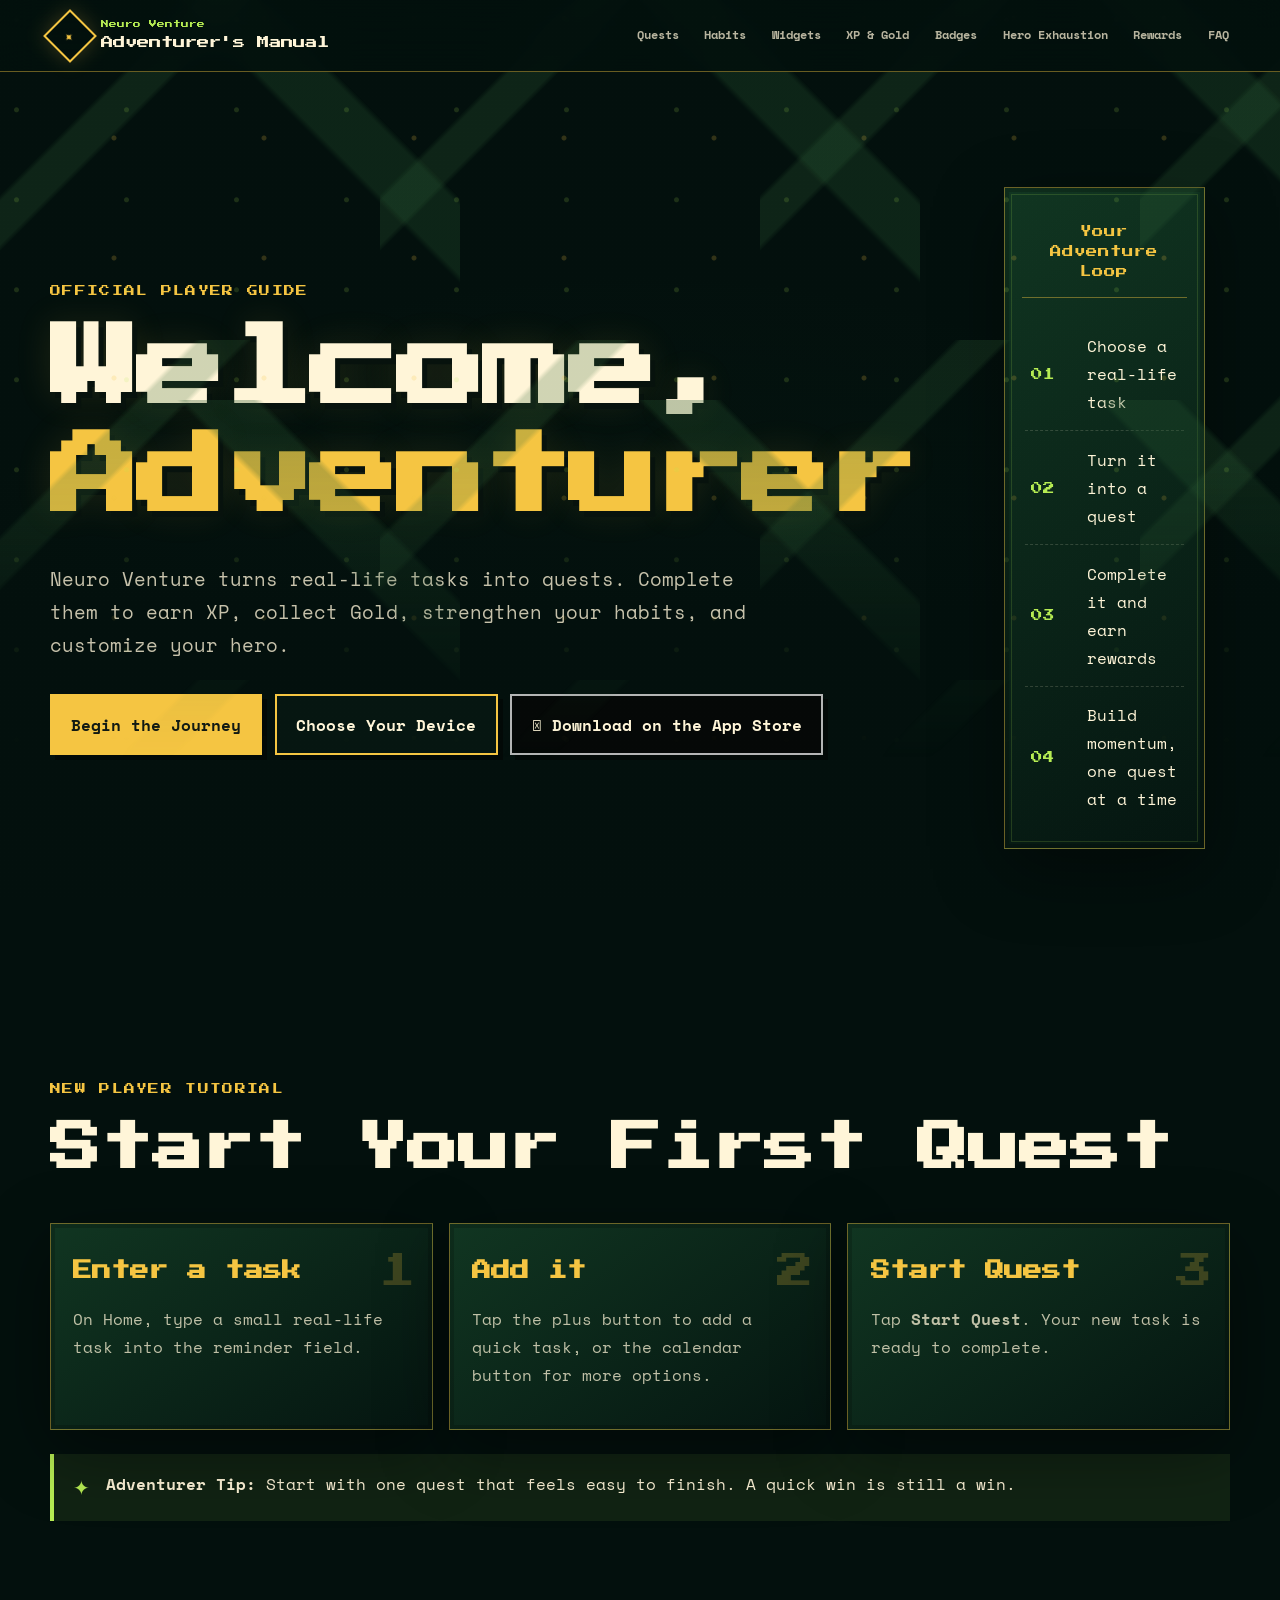
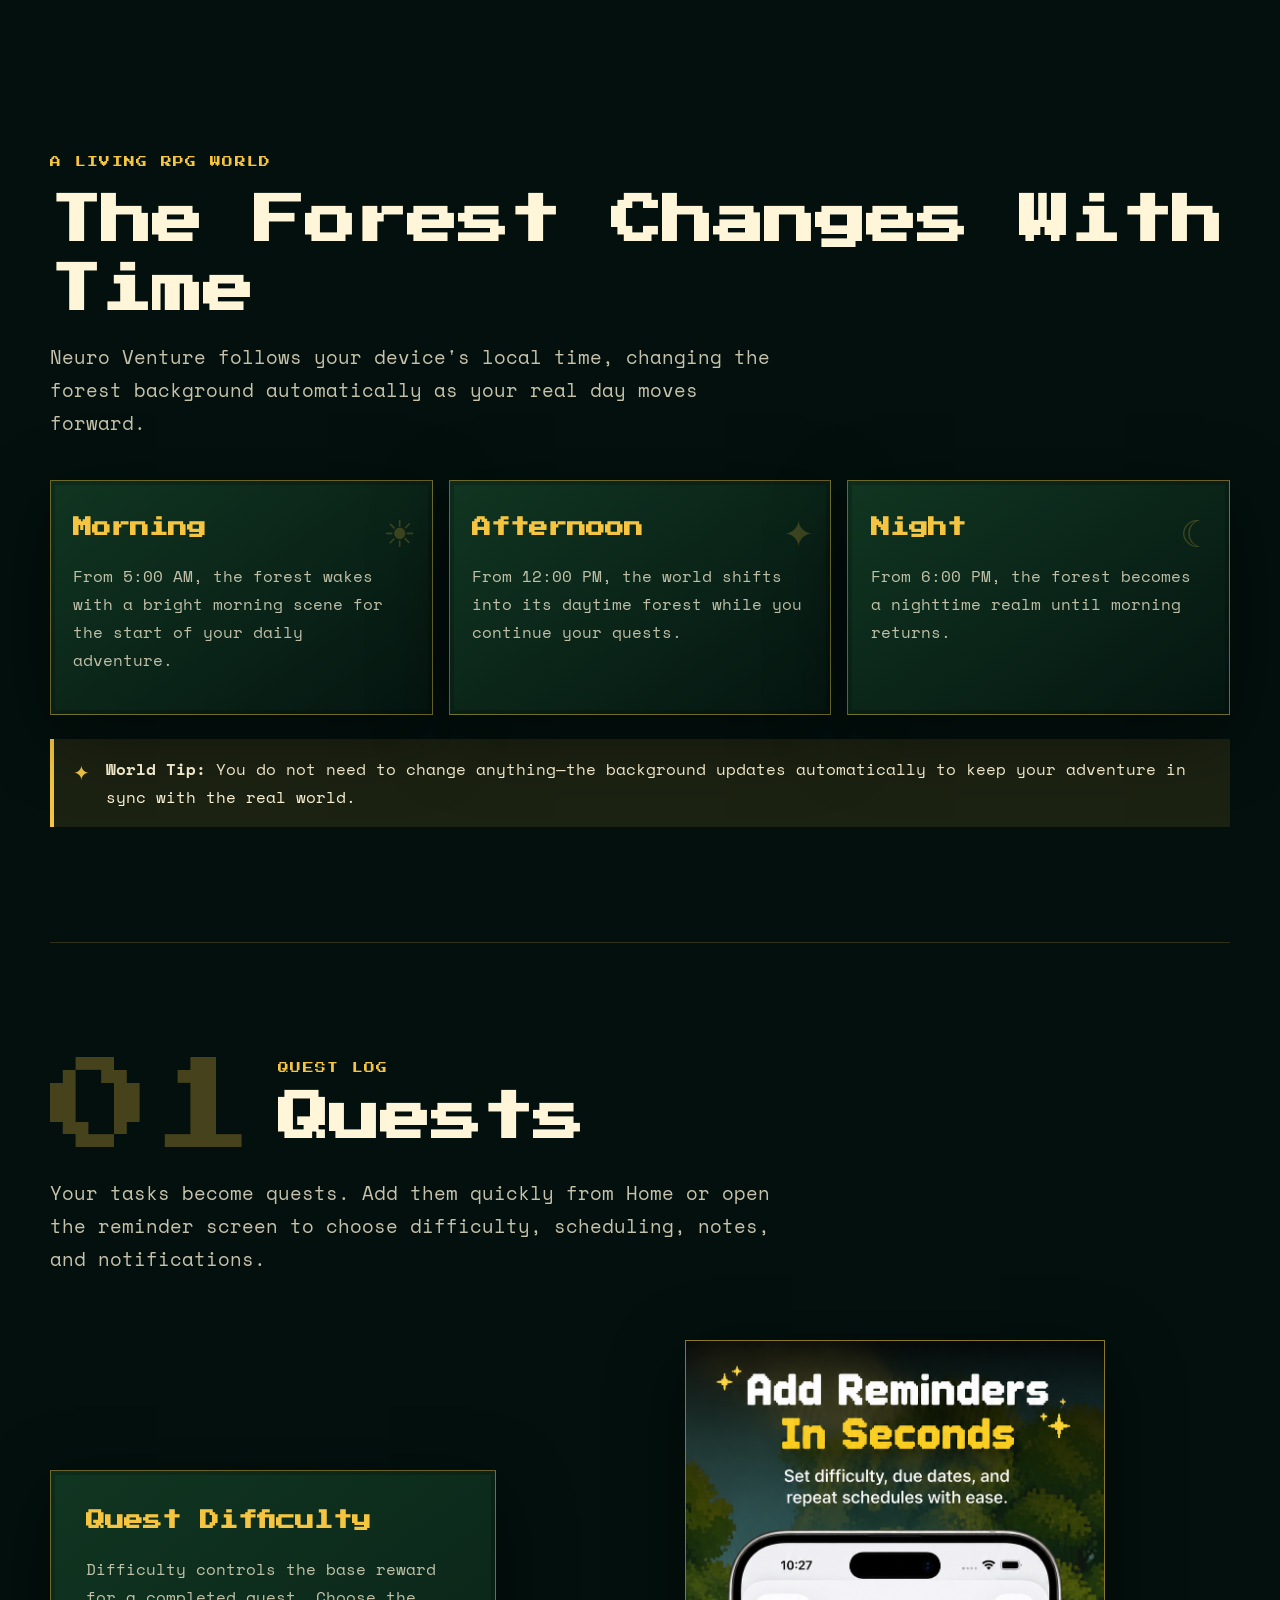
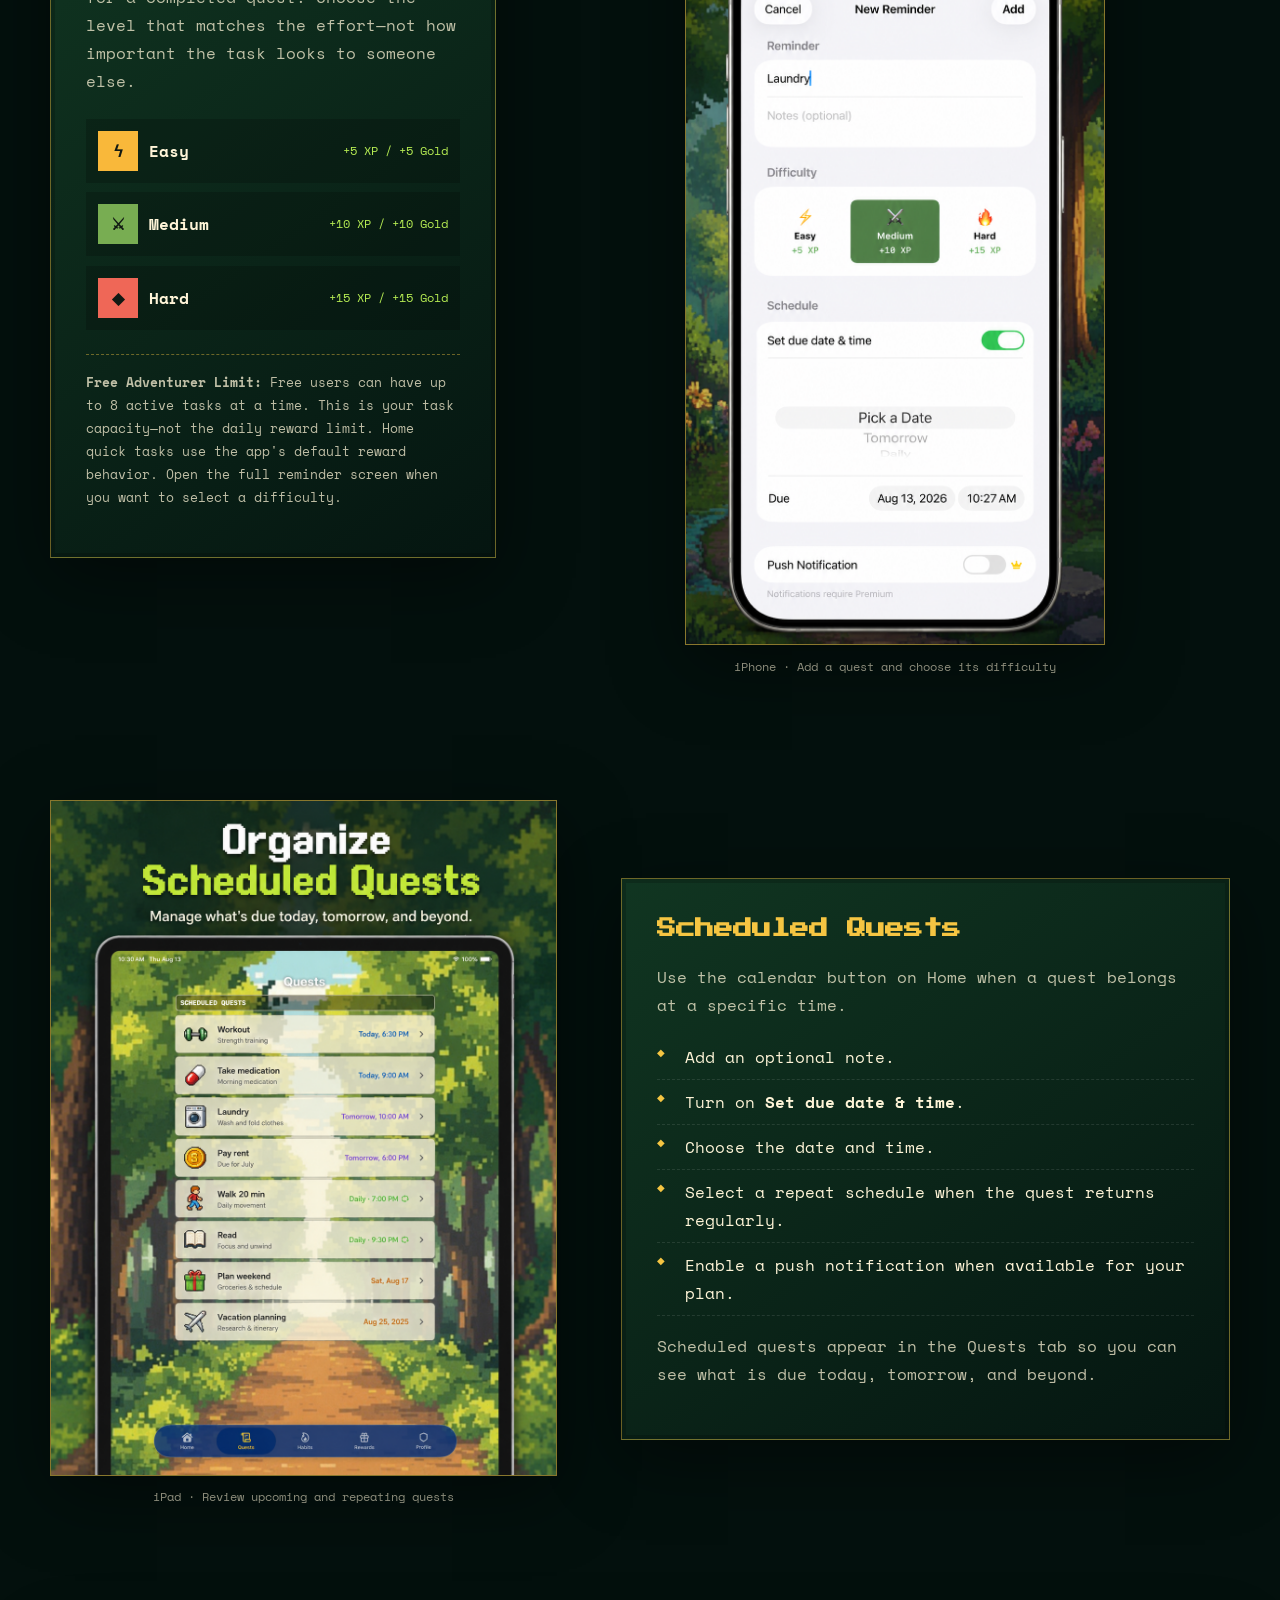
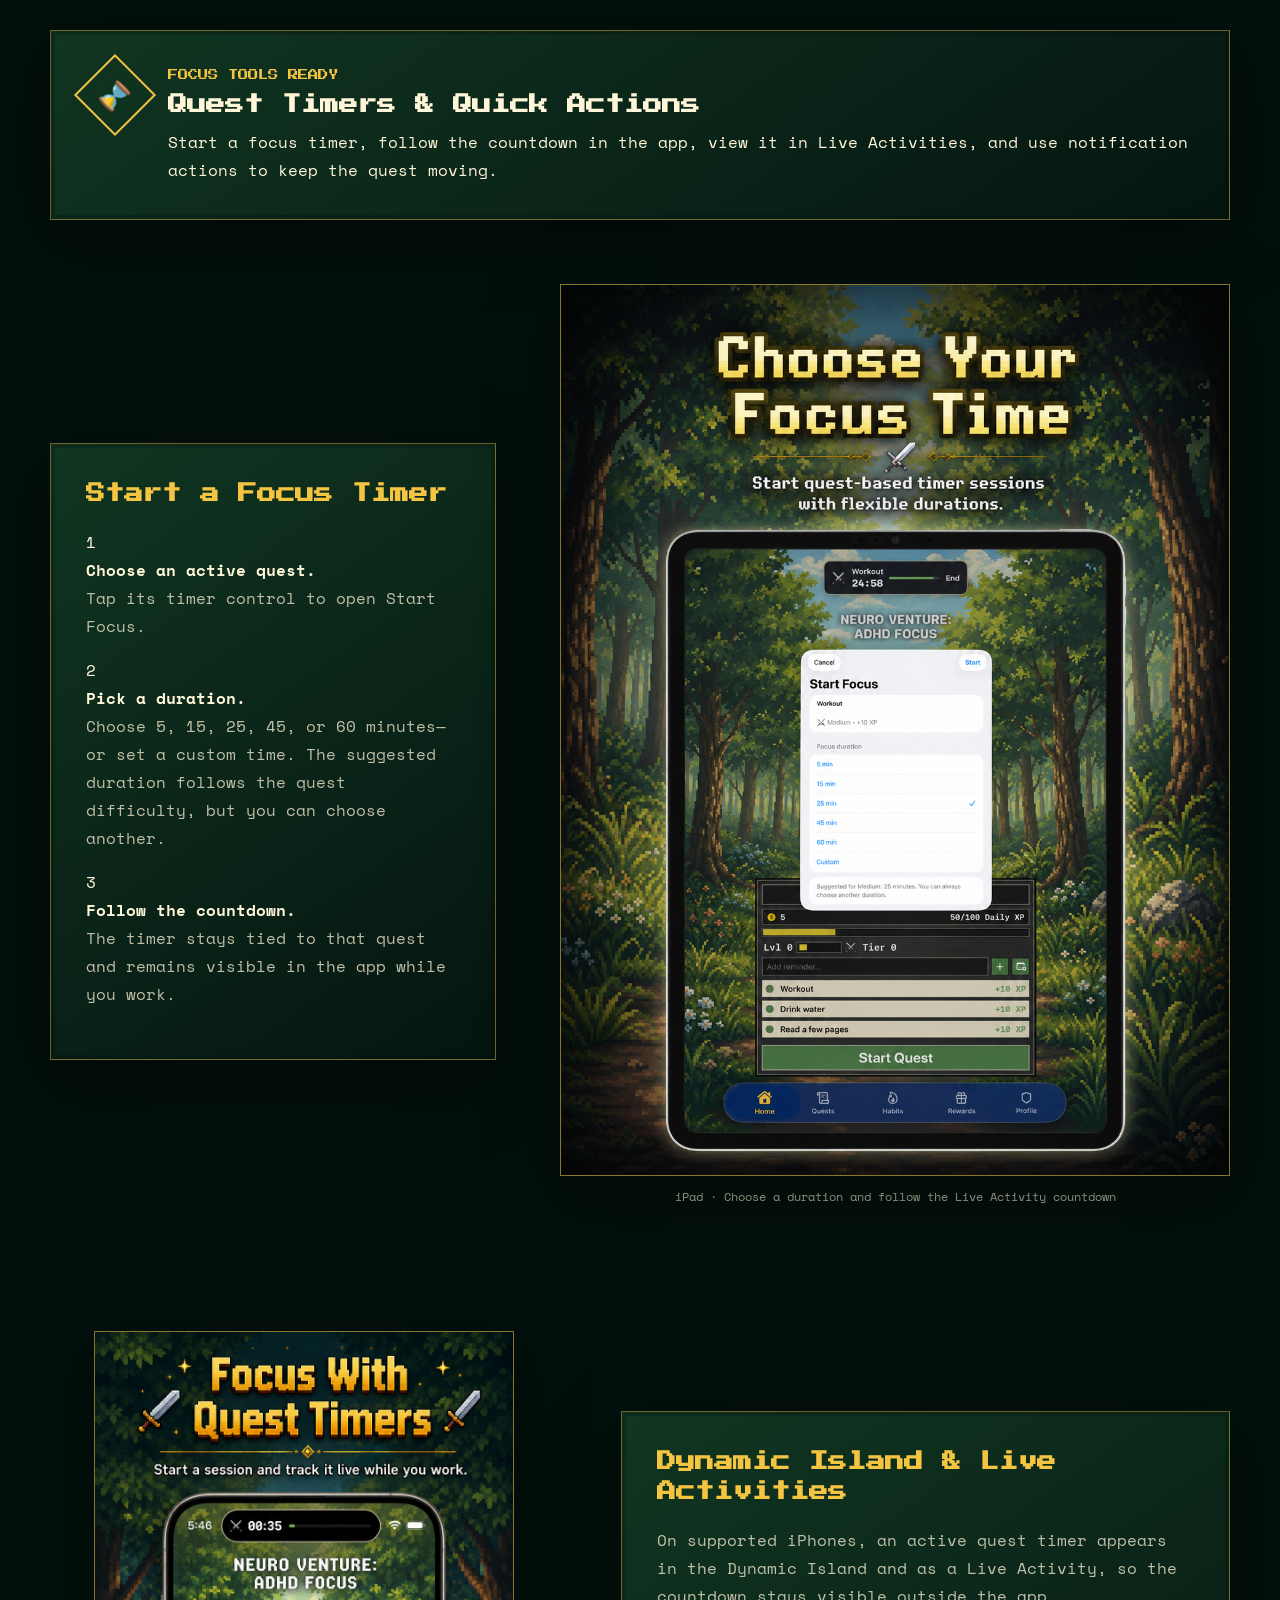
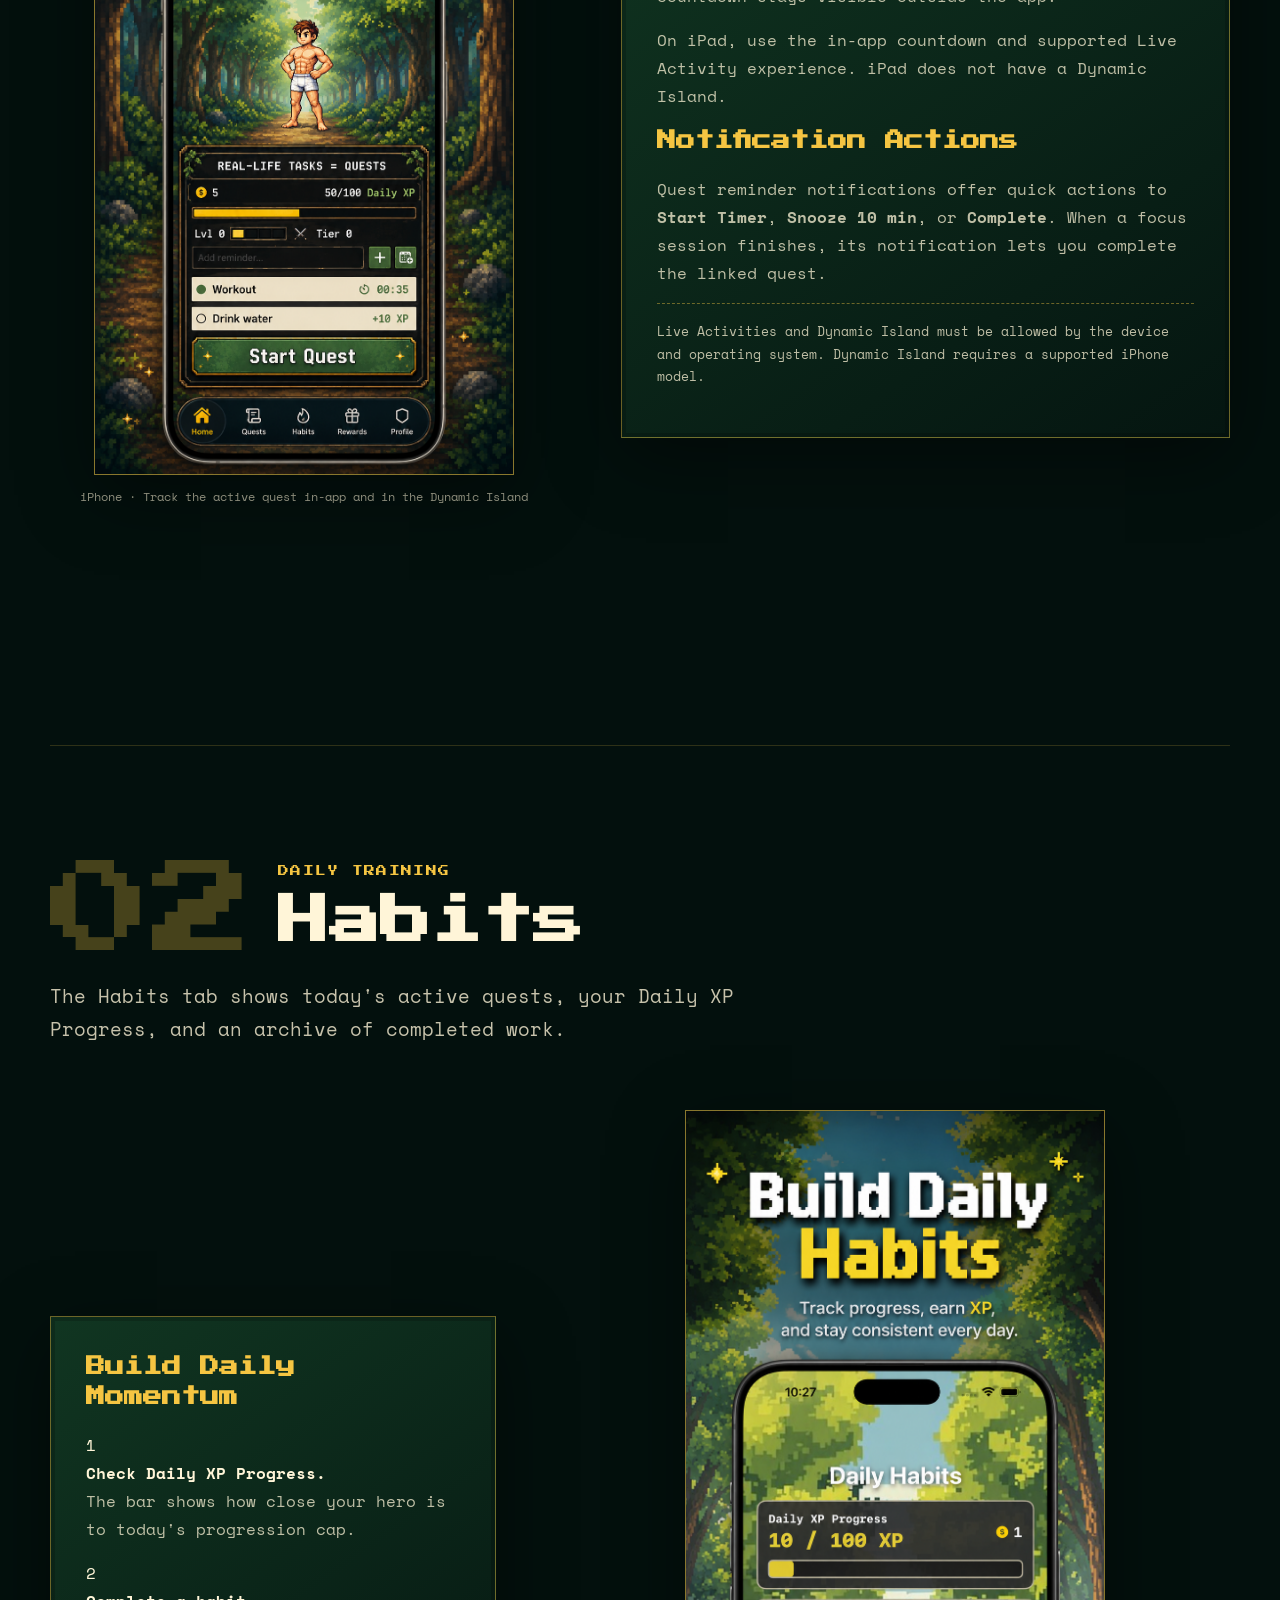
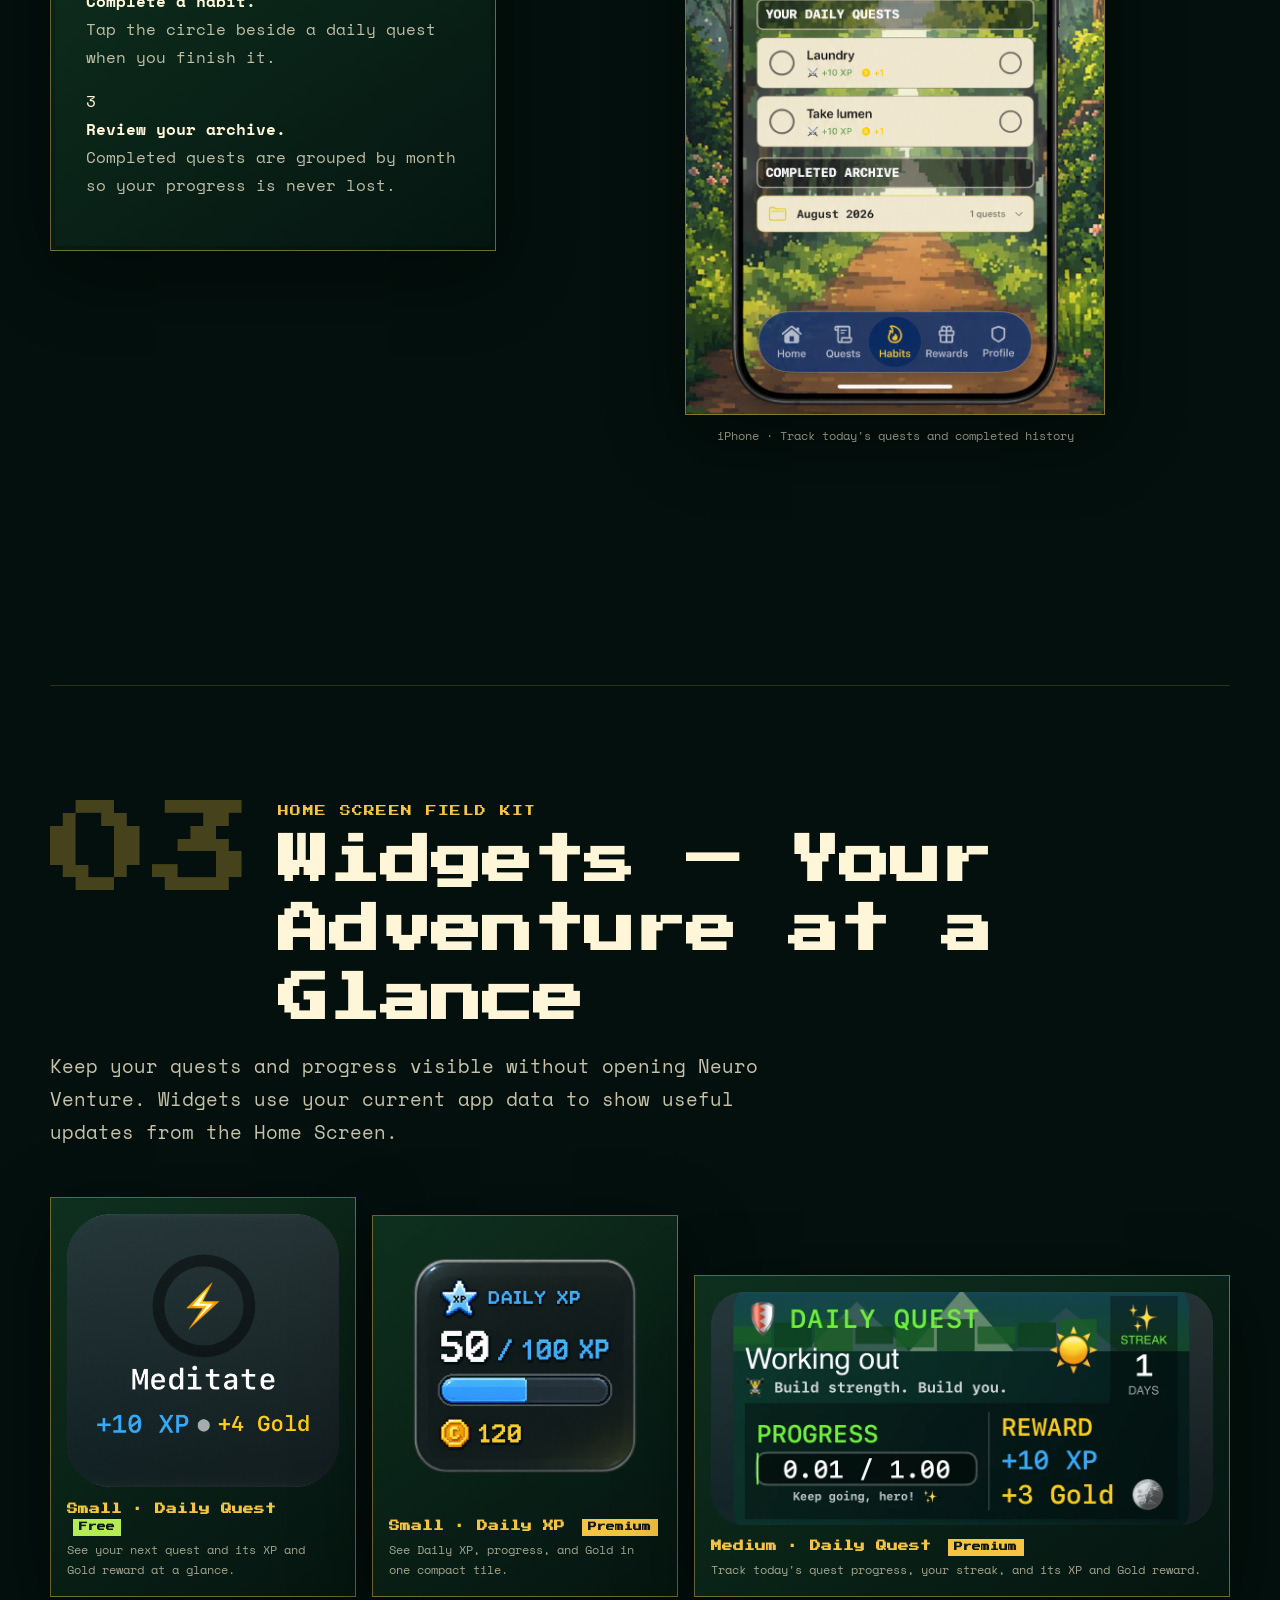
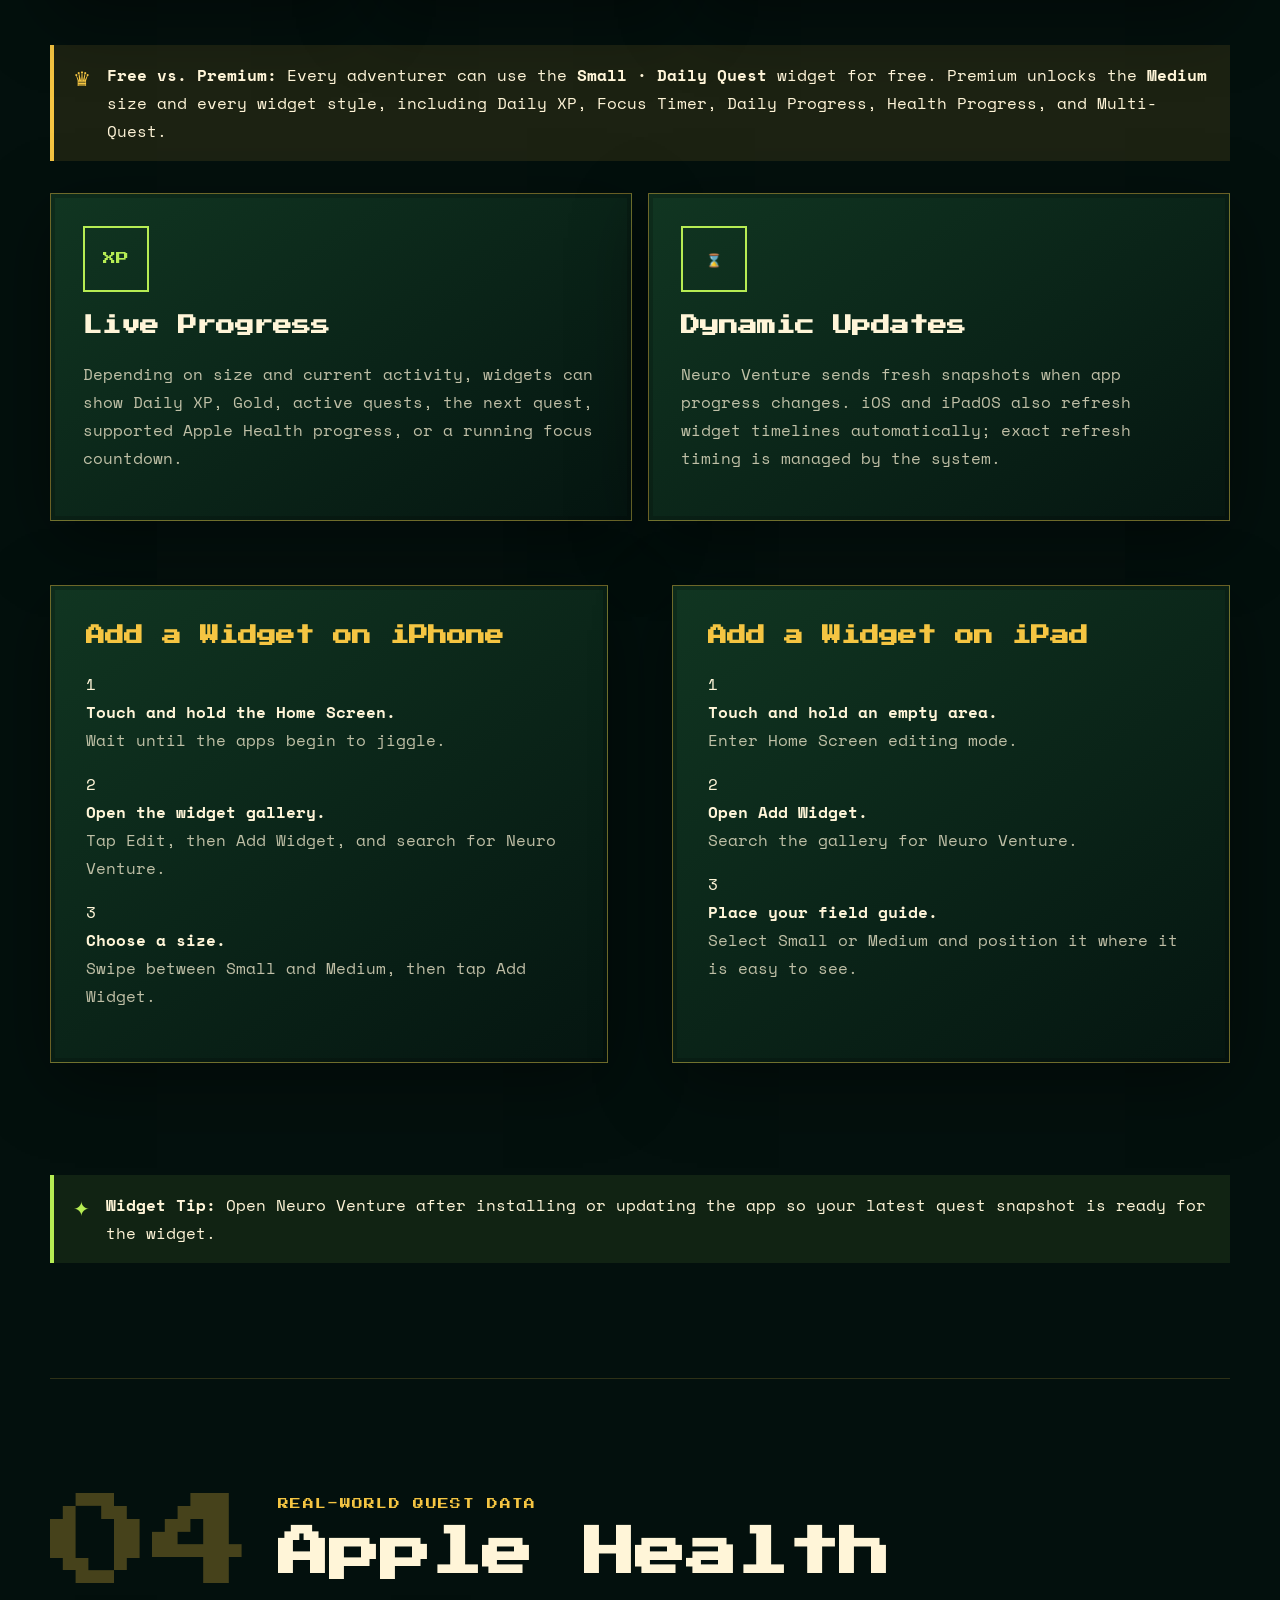
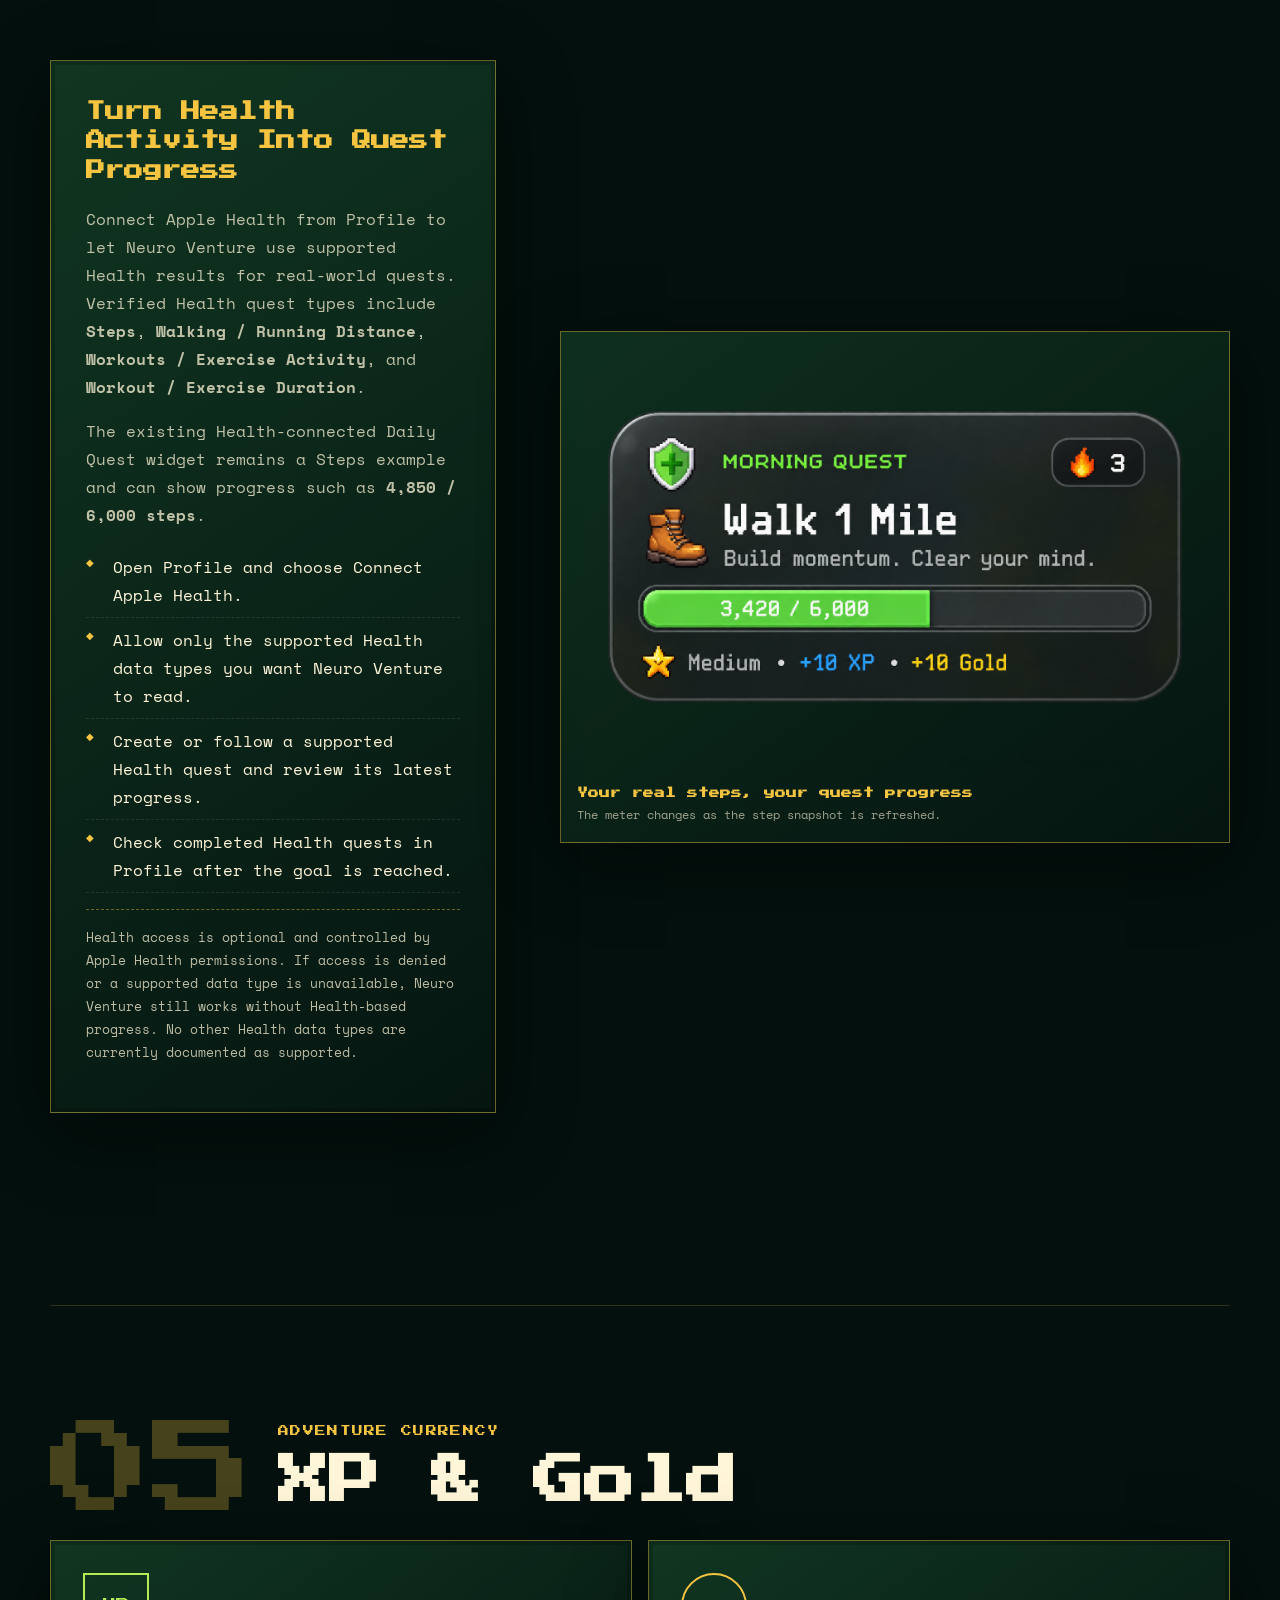
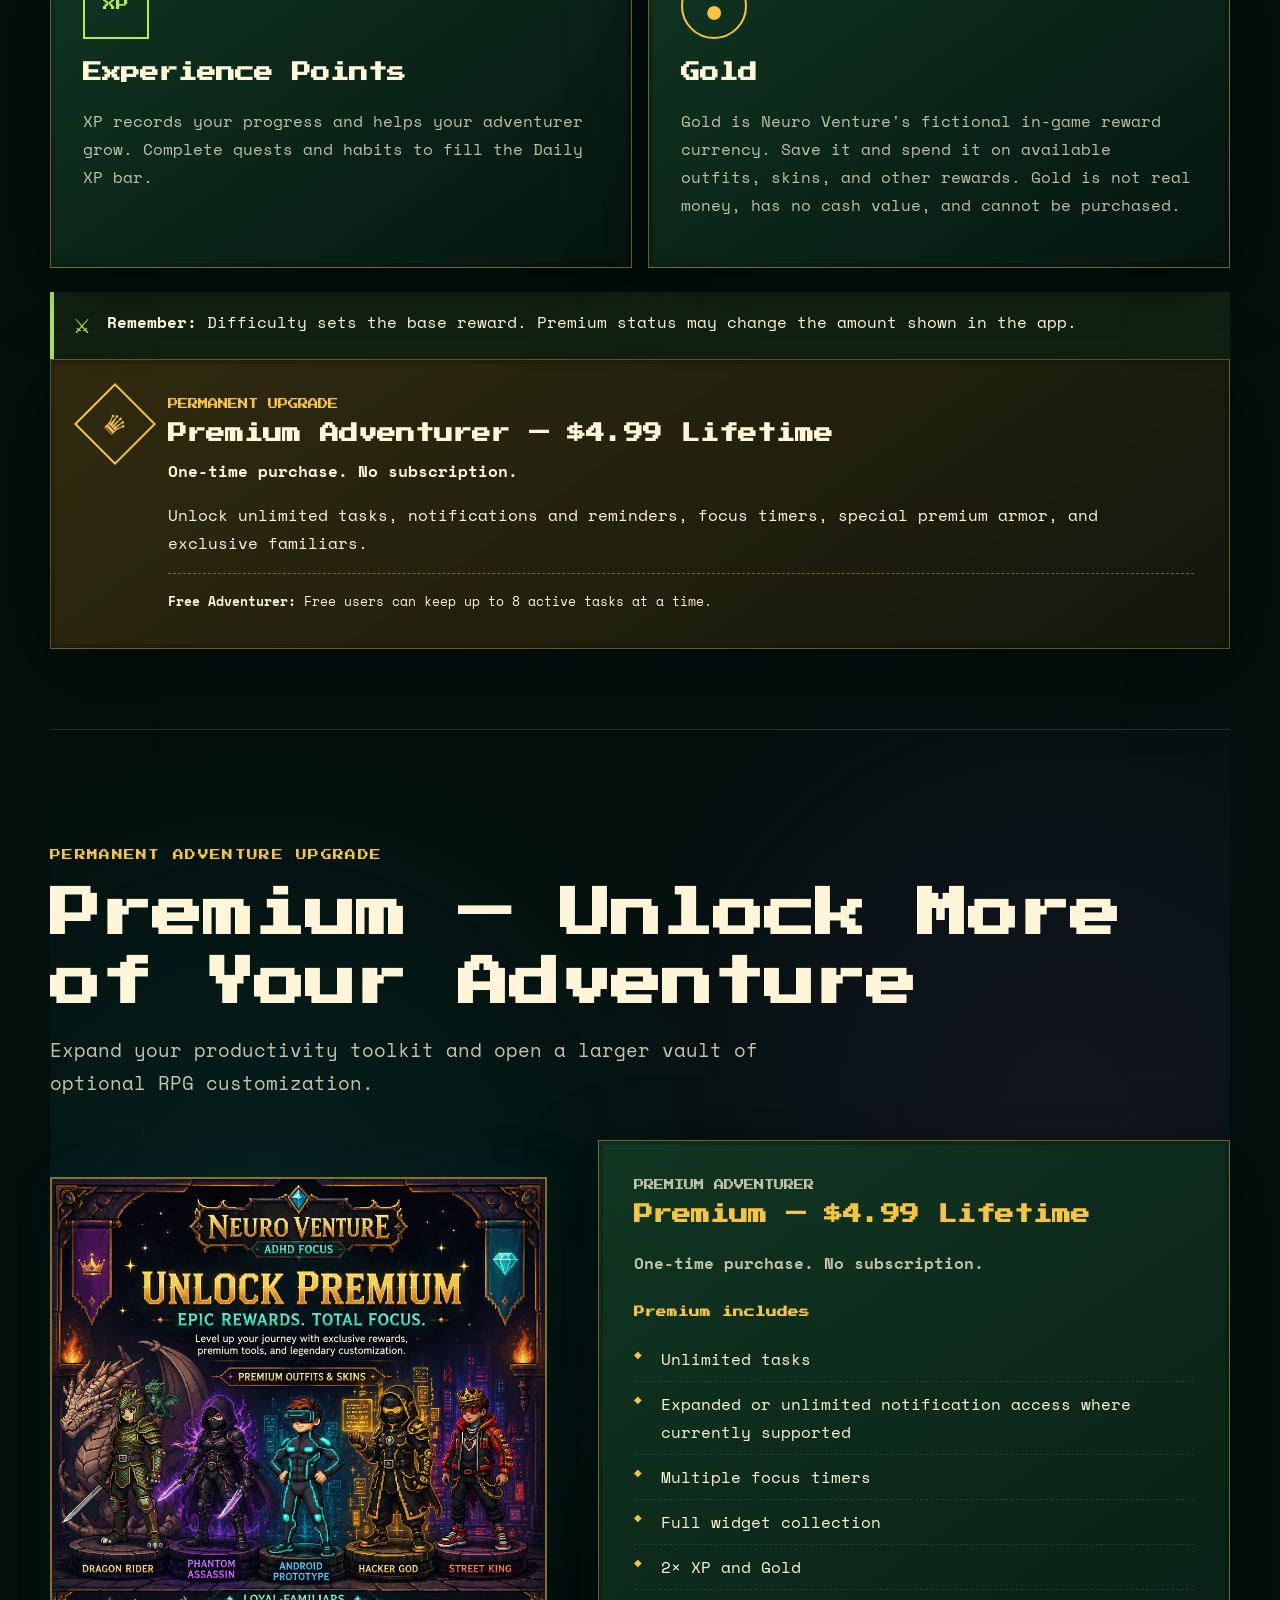
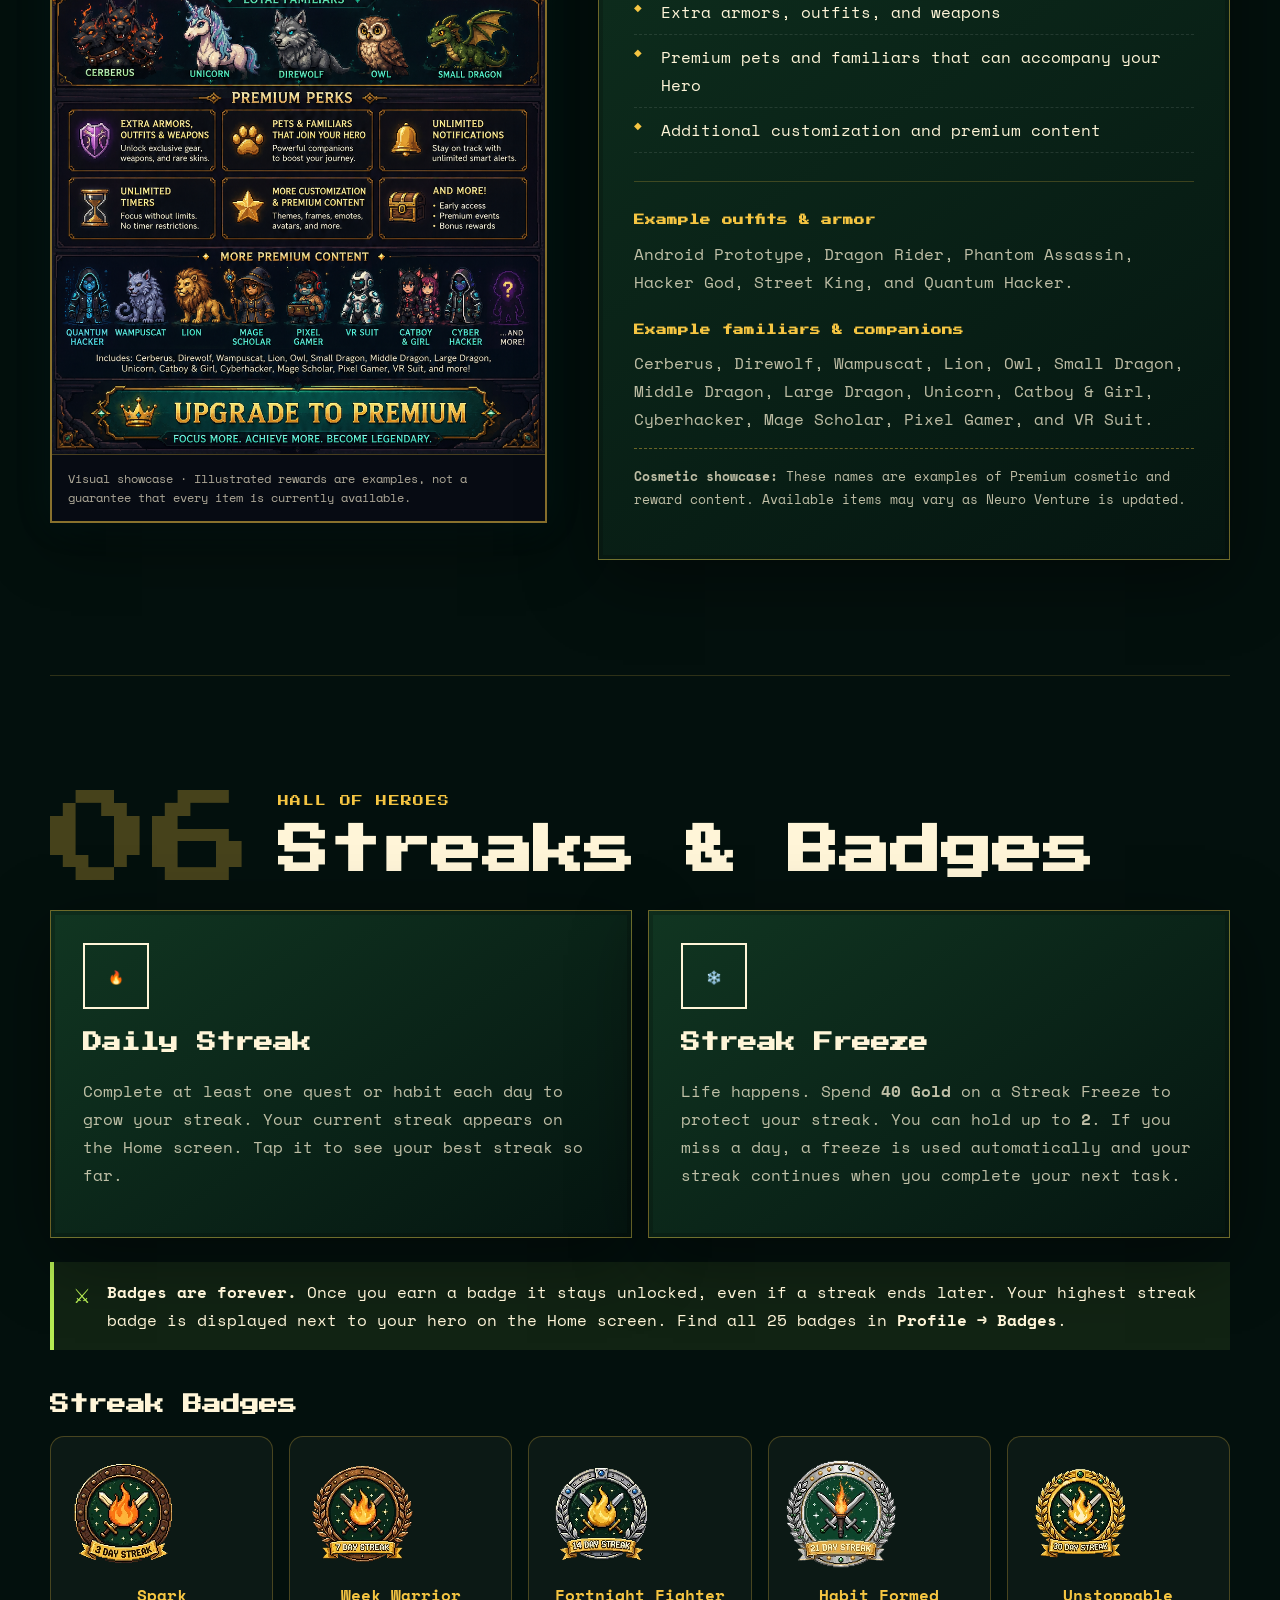
==== commit 8c2a9c7d: "Update manual widgets: remove Large, add free Small Daily Quest, mark Premium widgets Co-Authored-By" ====
--- a/Manual/neuro-venture/index.html
+++ b/Manual/neuro-venture/index.html
@@ -184,18 +184,20 @@
 
       <div class="widget-showcase">
         <figure class="widget-card widget-small">
+          <img src="assets/widgets/daily-quest-small.png" alt="Small Neuro Venture Daily Quest widget showing the next quest with its XP and Gold reward" loading="lazy">
+          <figcaption><strong>Small · Daily Quest <em class="widget-tag free">Free</em></strong><span>See your next quest and its XP and Gold reward at a glance.</span></figcaption>
+        </figure>
+        <figure class="widget-card widget-small">
           <img src="assets/widgets/daily-xp-small.png" alt="Small Neuro Venture Daily XP widget showing XP progress and Gold" loading="lazy">
-          <figcaption><strong>Small · Daily XP</strong><span>See Daily XP, progress, and Gold in one compact tile.</span></figcaption>
+          <figcaption><strong>Small · Daily XP <em class="widget-tag">Premium</em></strong><span>See Daily XP, progress, and Gold in one compact tile.</span></figcaption>
         </figure>
         <figure class="widget-card widget-medium">
-          <img src="assets/widgets/morning-quest-medium.png" alt="Medium Neuro Venture Daily Quest widget showing step progress and quest rewards" loading="lazy">
-          <figcaption><strong>Medium · Daily Quest</strong><span>Follow a Health-connected step quest and its XP and Gold reward.</span></figcaption>
-        </figure>
-        <figure class="widget-card widget-large">
-          <img src="assets/widgets/todays-quests-large.png" alt="Large Neuro Venture Today's Quests widget showing three starter quests" loading="lazy">
-          <figcaption><strong>Large · Today's Quests</strong><span>Keep up to three active quests visible in a larger quest log.</span></figcaption>
-        </figure>
-      </div>
+          <img src="assets/widgets/daily-quest-medium.png" alt="Medium Neuro Venture Daily Quest widget showing quest progress, streak, and XP and Gold reward" loading="lazy">
+          <figcaption><strong>Medium · Daily Quest <em class="widget-tag">Premium</em></strong><span>Track today's quest progress, your streak, and its XP and Gold reward.</span></figcaption>
+        </figure>
+      </div>
+
+      <div class="tip tip-gold"><span>♛</span><p><strong>Free vs. Premium:</strong> Every adventurer can use the <strong>Small · Daily Quest</strong> widget for free. Premium unlocks the <strong>Medium</strong> size and every widget style, including Daily XP, Focus Timer, Daily Progress, Health Progress, and Multi-Quest.</p></div>
 
       <div class="resource-grid widget-features">
         <article class="resource-card"><span class="resource-glyph">XP</span><h3>Live Progress</h3><p>Depending on size and current activity, widgets can show Daily XP, Gold, active quests, the next quest, supported Apple Health progress, or a running focus countdown.</p></article>
@@ -208,7 +210,7 @@
           <ol class="instruction-list">
             <li><span>1</span><div><strong>Touch and hold the Home Screen.</strong><p>Wait until the apps begin to jiggle.</p></div></li>
             <li><span>2</span><div><strong>Open the widget gallery.</strong><p>Tap Edit, then Add Widget, and search for Neuro Venture.</p></div></li>
-            <li><span>3</span><div><strong>Choose a size.</strong><p>Swipe between Small, Medium, and Large, then tap Add Widget.</p></div></li>
+            <li><span>3</span><div><strong>Choose a size.</strong><p>Swipe between Small and Medium, then tap Add Widget.</p></div></li>
           </ol>
         </div>
         <div class="copy-panel">
@@ -216,7 +218,7 @@
           <ol class="instruction-list">
             <li><span>1</span><div><strong>Touch and hold an empty area.</strong><p>Enter Home Screen editing mode.</p></div></li>
             <li><span>2</span><div><strong>Open Add Widget.</strong><p>Search the gallery for Neuro Venture.</p></div></li>
-            <li><span>3</span><div><strong>Place your field guide.</strong><p>Select Small, Medium, or Large and position it where it is easy to see.</p></div></li>
+            <li><span>3</span><div><strong>Place your field guide.</strong><p>Select Small or Medium and position it where it is easy to see.</p></div></li>
           </ol>
         </div>
       </div>
@@ -438,7 +440,7 @@
         <details><summary>How do I enable notifications?</summary><p>Allow notifications in iOS Settings and enable the notification option when scheduling an eligible quest. Notification features may require Premium.</p></details>
         <details><summary>How do I snooze a notification?</summary><p>Press and hold the quest reminder notification to reveal its actions, then choose Snooze 10 min. Notification presentation can vary by iOS or iPadOS version and device settings.</p></details>
         <details><summary>How do I start a focus timer?</summary><p>Open an active quest and tap its timer control. Choose a suggested duration or Custom, then tap Start. The countdown remains tied to that quest.</p></details>
-        <details><summary>How do I add a Neuro Venture widget?</summary><p>Touch and hold the Home Screen, open Add Widget, search for Neuro Venture, choose Small, Medium, or Large, and place it on your Home Screen.</p></details>
+        <details><summary>How do I add a Neuro Venture widget?</summary><p>Touch and hold the Home Screen, open Add Widget, search for Neuro Venture, choose Small or Medium, and place it on your Home Screen.</p></details>
         <details><summary>Why hasn't my widget updated yet?</summary><p>Open Neuro Venture to publish the newest quest snapshot. Widget refresh timing is also managed by iOS or iPadOS, so changes may not appear immediately.</p></details>
         <details><summary>Does Neuro Venture have an Apple Watch app?</summary><p>Not yet. However, Neuro Venture notifications may still appear on your Apple Watch through iPhone notification mirroring. A dedicated Apple Watch app is not currently required for mirrored notifications.</p></details>
         <details><summary>How do I connect Apple Health?</summary><p>Open Profile, choose Connect Apple Health, and allow access to the supported types you want to use: Steps, Walking / Running Distance, Workouts / Exercise Activity, and Workout / Exercise Duration. Apple Health controls each permission.</p></details>
--- a/Manual/neuro-venture/manual.css
+++ b/Manual/neuro-venture/manual.css
@@ -178,7 +178,7 @@
 .device-comparison { display: grid; grid-template-columns: .7fr 1.3fr; gap: 2rem; align-items: center; margin: 3rem 0; }
 .tip-gold { border-color: var(--gold); background: rgba(245,197,66,.1); }
 .tip-gold span { color: var(--gold); }
-.widget-showcase { display: grid; grid-template-columns: .72fr 1.15fr 1.4fr; gap: 1rem; align-items: end; margin: 3rem 0; }
+.widget-showcase { display: grid; grid-template-columns: .8fr .8fr 1.4fr; gap: 1rem; align-items: end; margin: 3rem 0; }
 .widget-card { margin: 0; min-width: 0; padding: 1rem; border: 1px solid var(--border); background: linear-gradient(145deg, rgba(18,57,35,.78), rgba(5,21,16,.9)); box-shadow: var(--shadow); }
 .widget-card img { width: 100%; height: auto; object-fit: contain; }
 .widget-card figcaption { display: grid; gap: .25rem; padding-top: .8rem; }
@@ -270,3 +270,6 @@
 .badge-tile figcaption span { display: block; font-size: .85rem; color: rgba(255,245,216,.7); }
 @media (max-width: 900px) { .badge-grid { grid-template-columns: repeat(3,1fr); } }
 @media (max-width: 560px) { .badge-grid { grid-template-columns: repeat(2,1fr); } }
+
+.widget-tag { display: inline-block; margin-left: .35rem; padding: .1rem .4rem; font-style: normal; font-size: .55rem; color: var(--ink); background: var(--gold); vertical-align: middle; }
+.widget-tag.free { background: var(--lime); }
